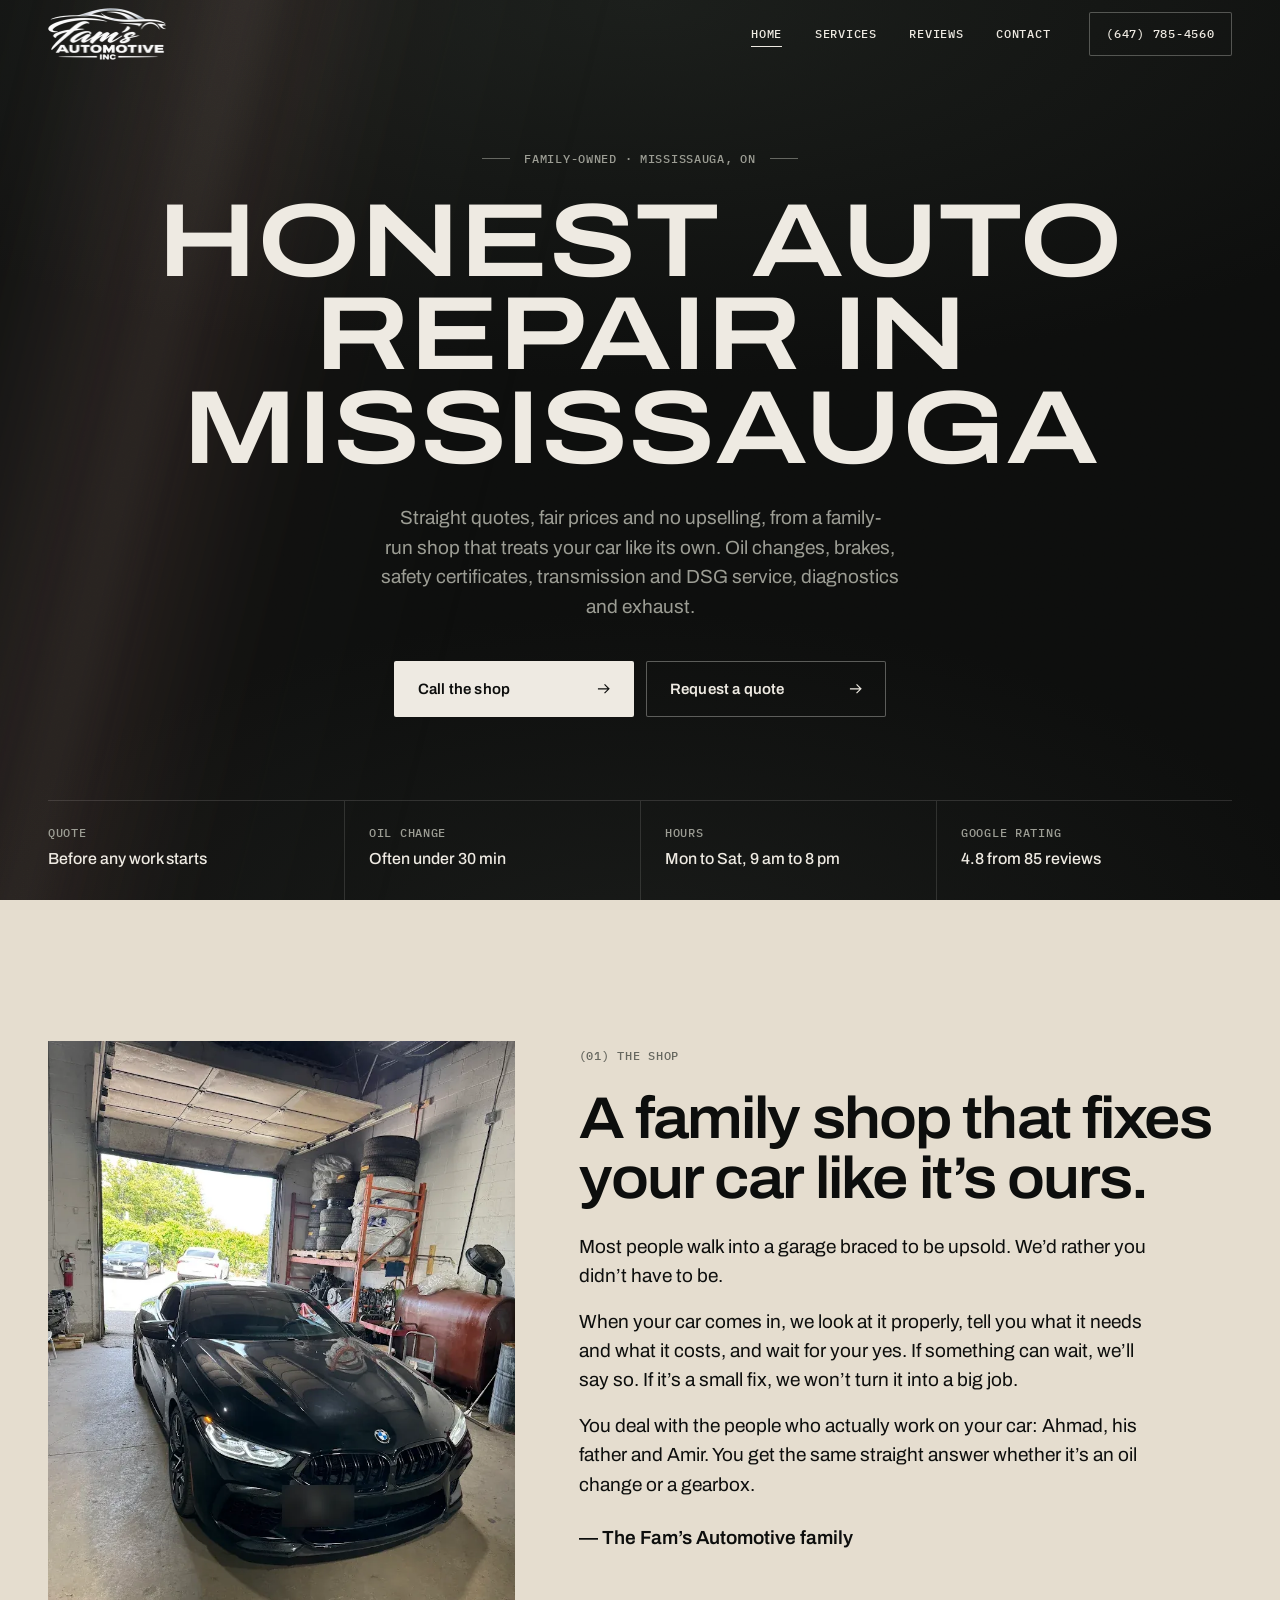
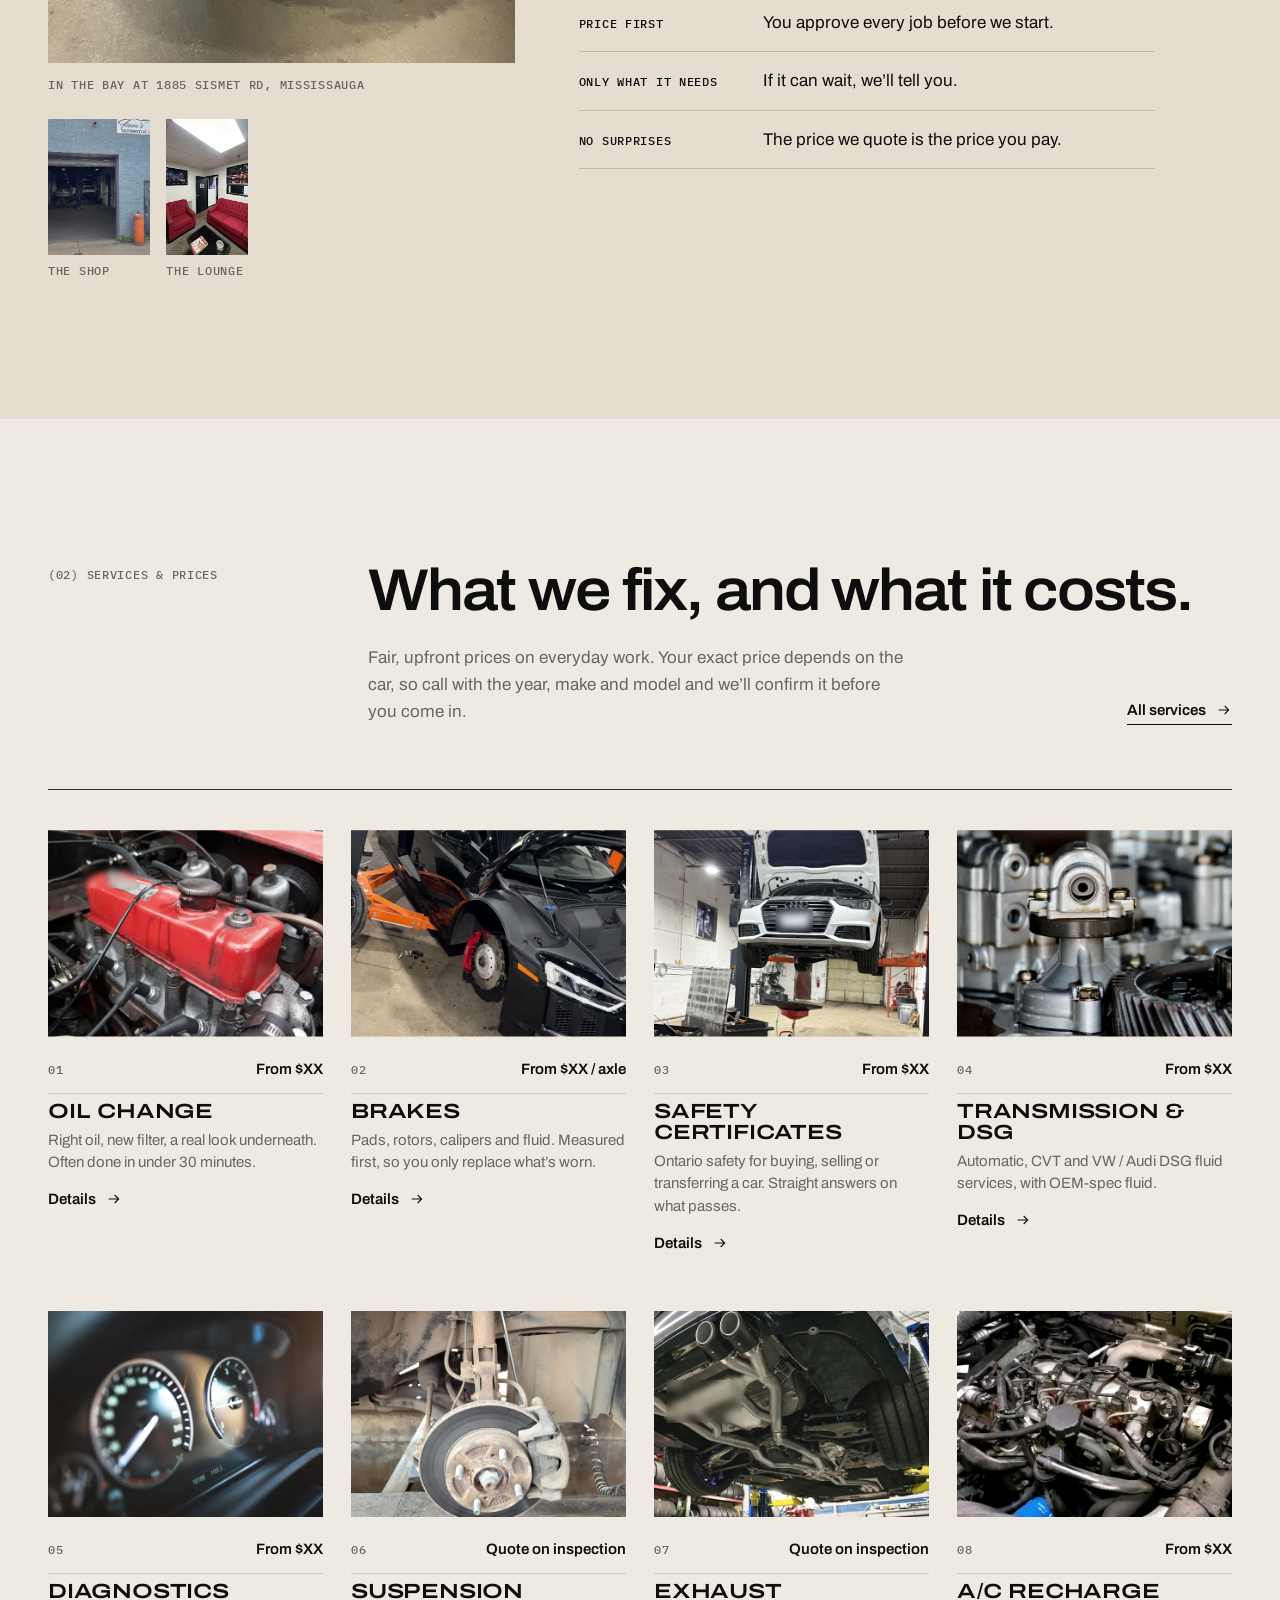
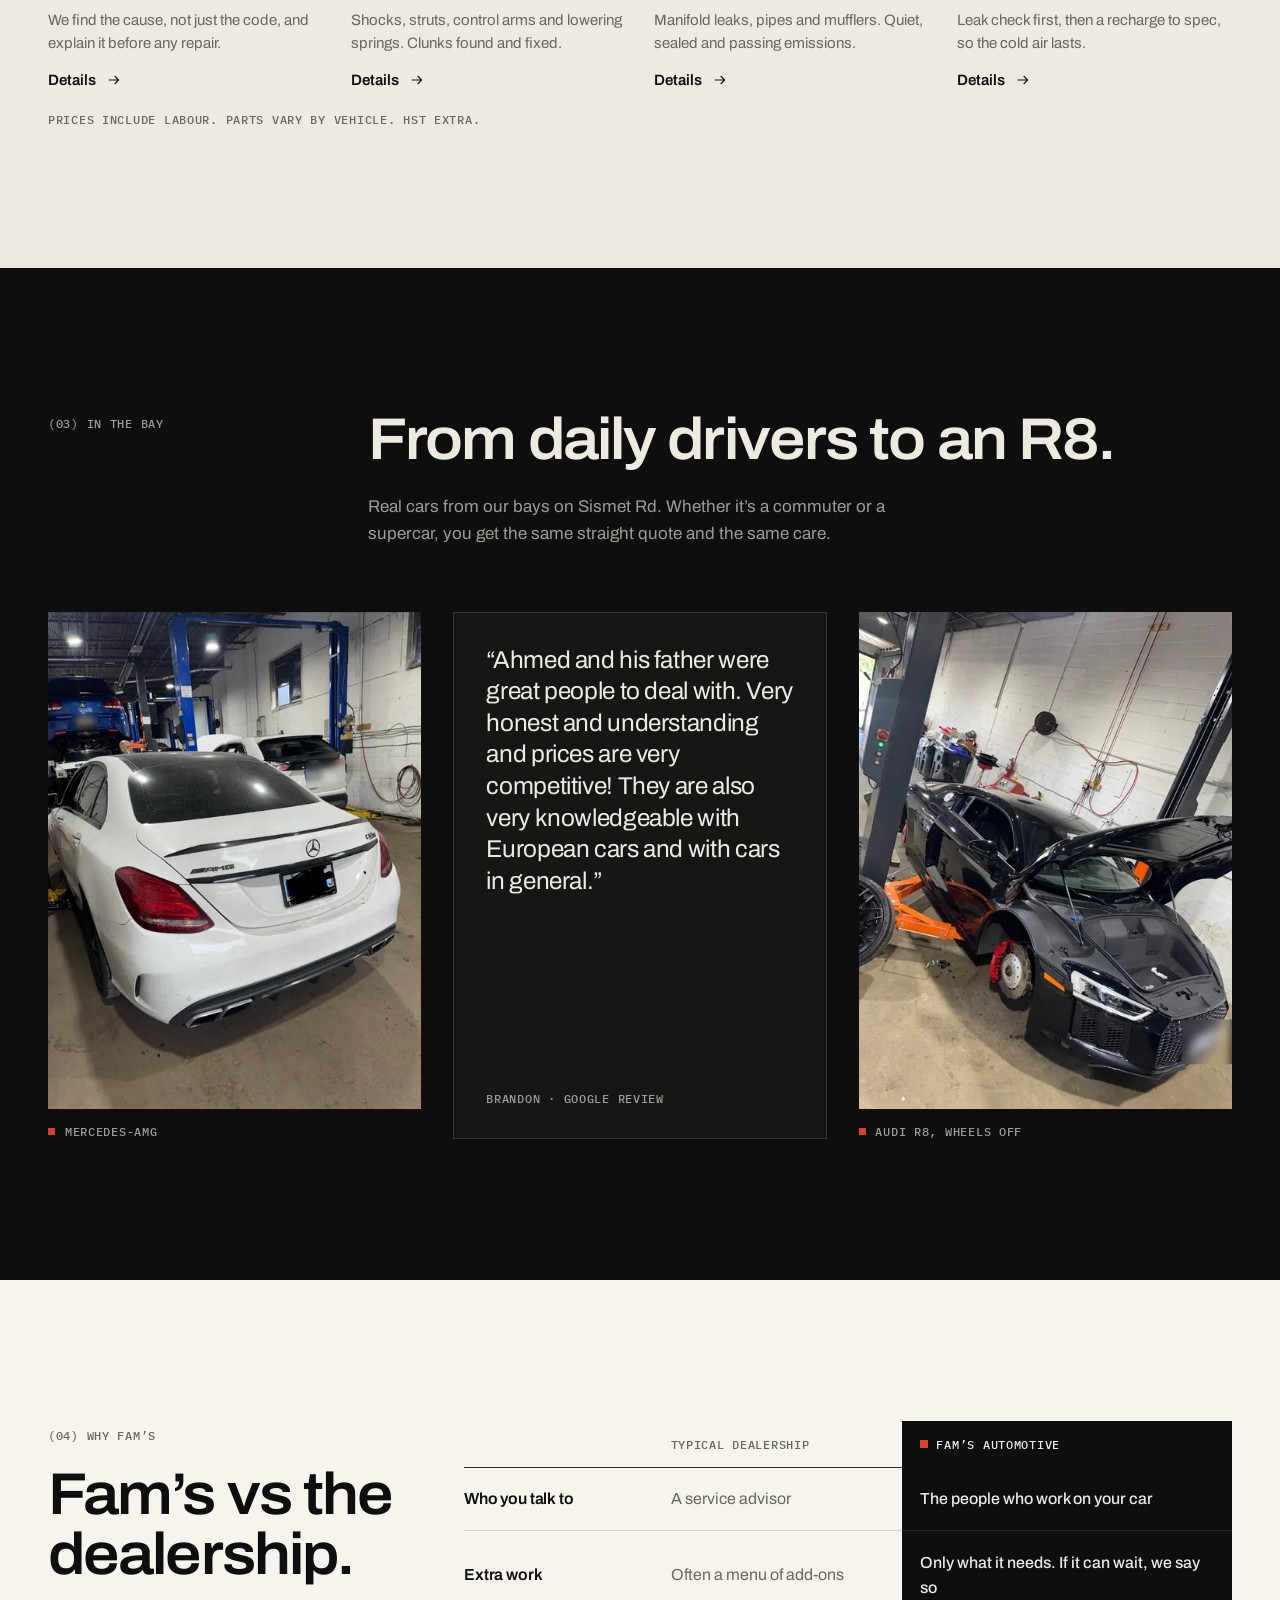
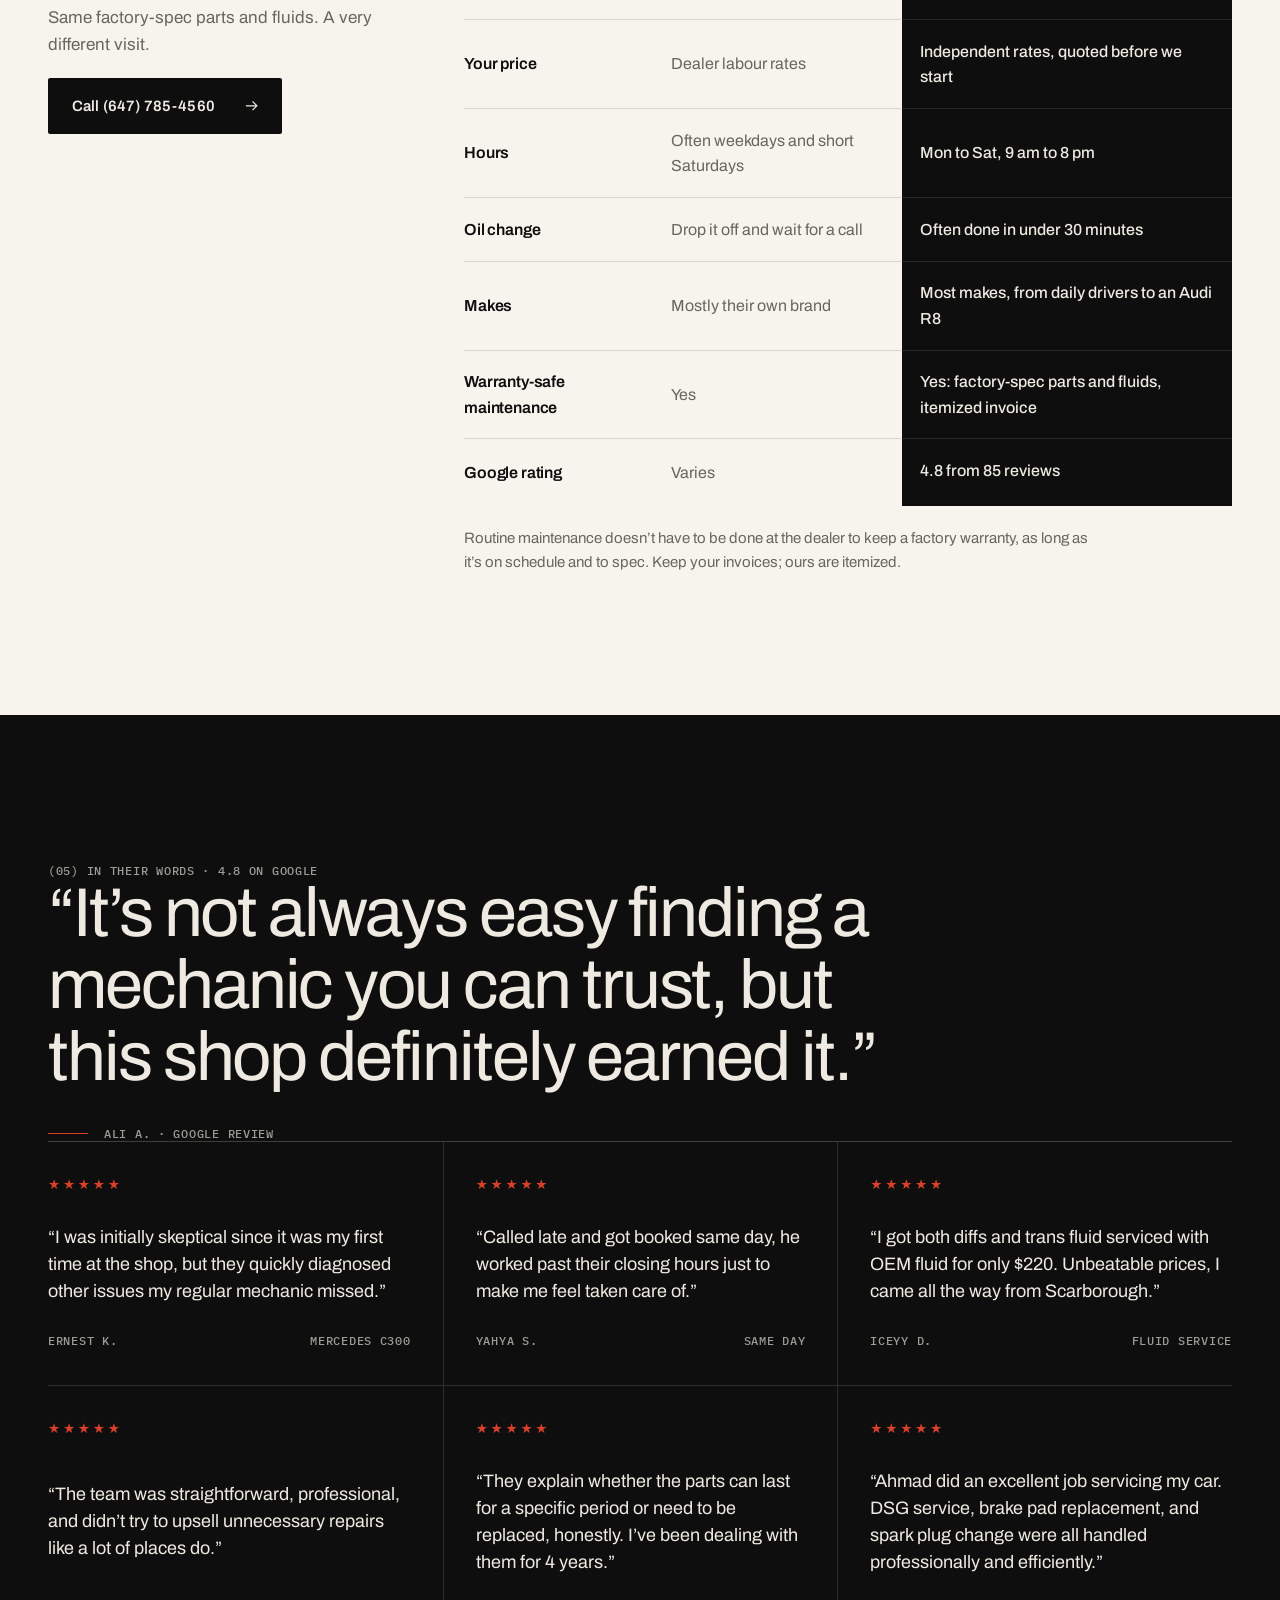
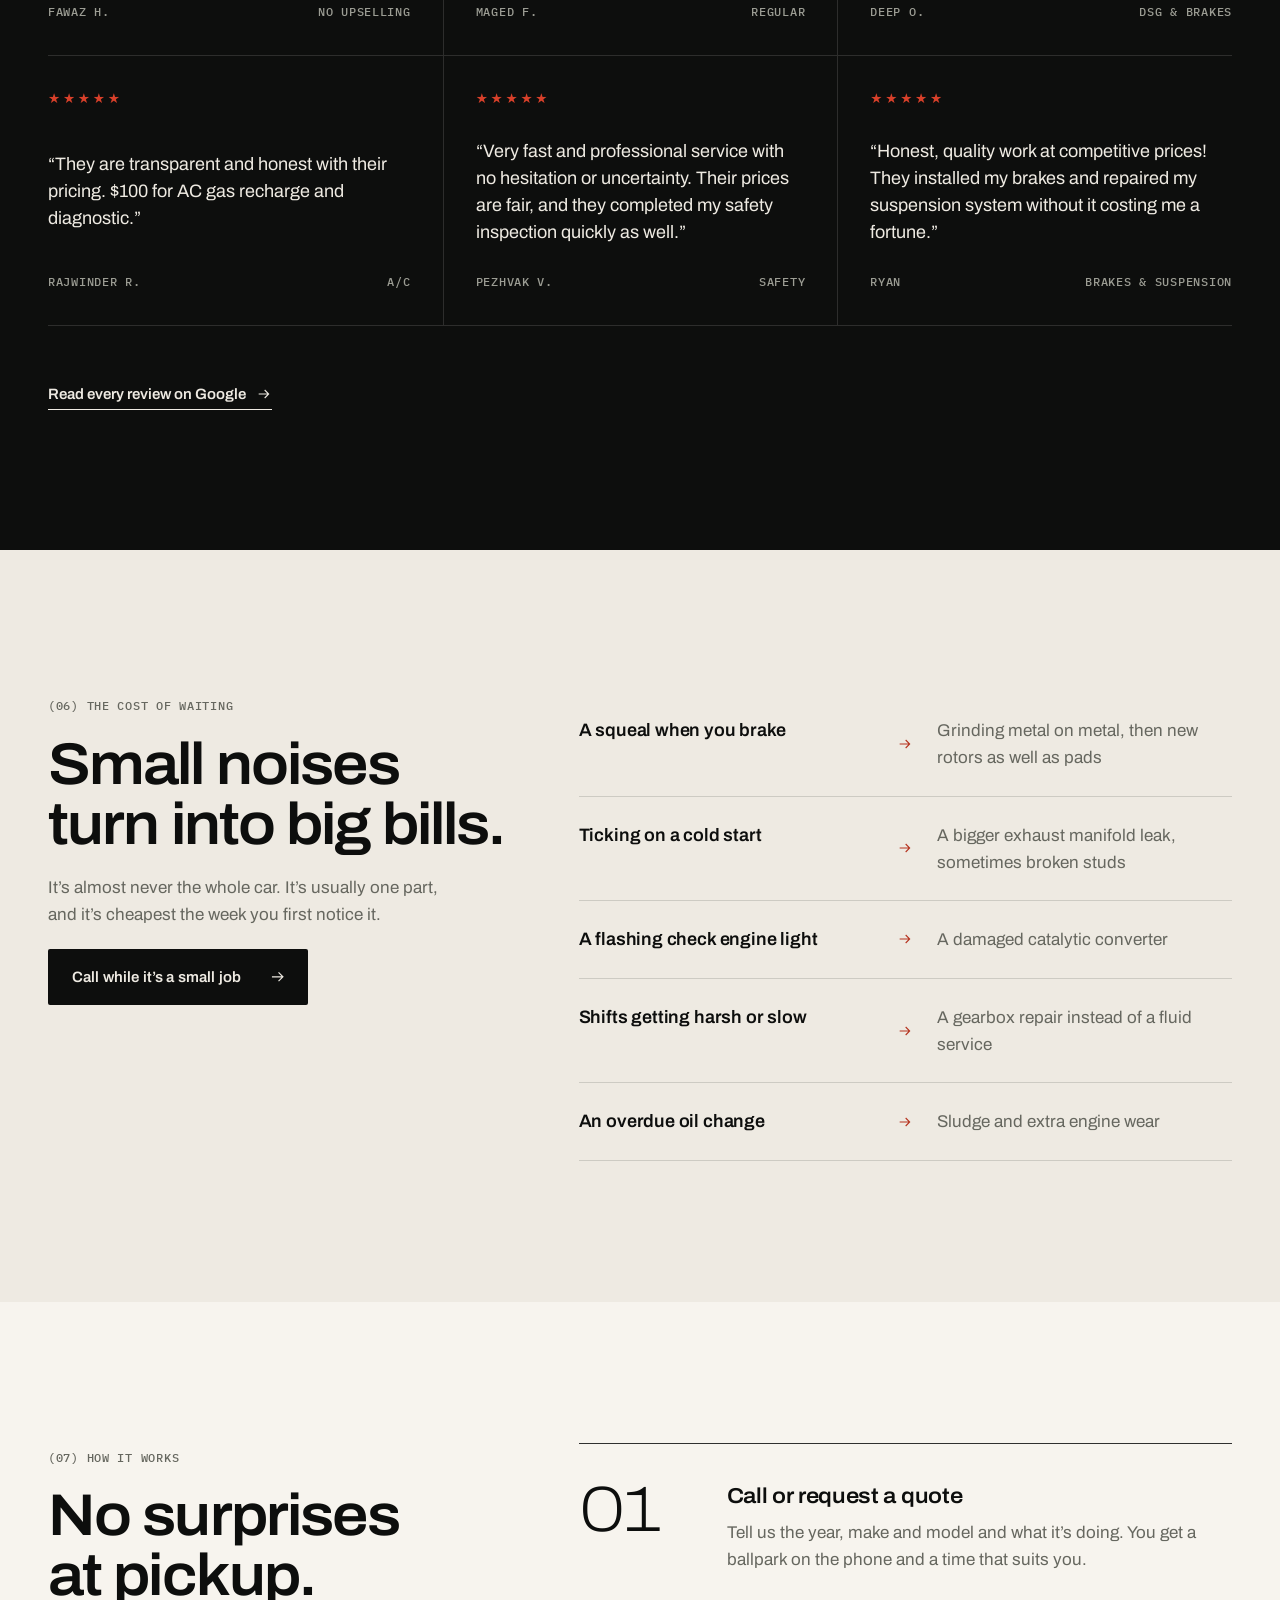
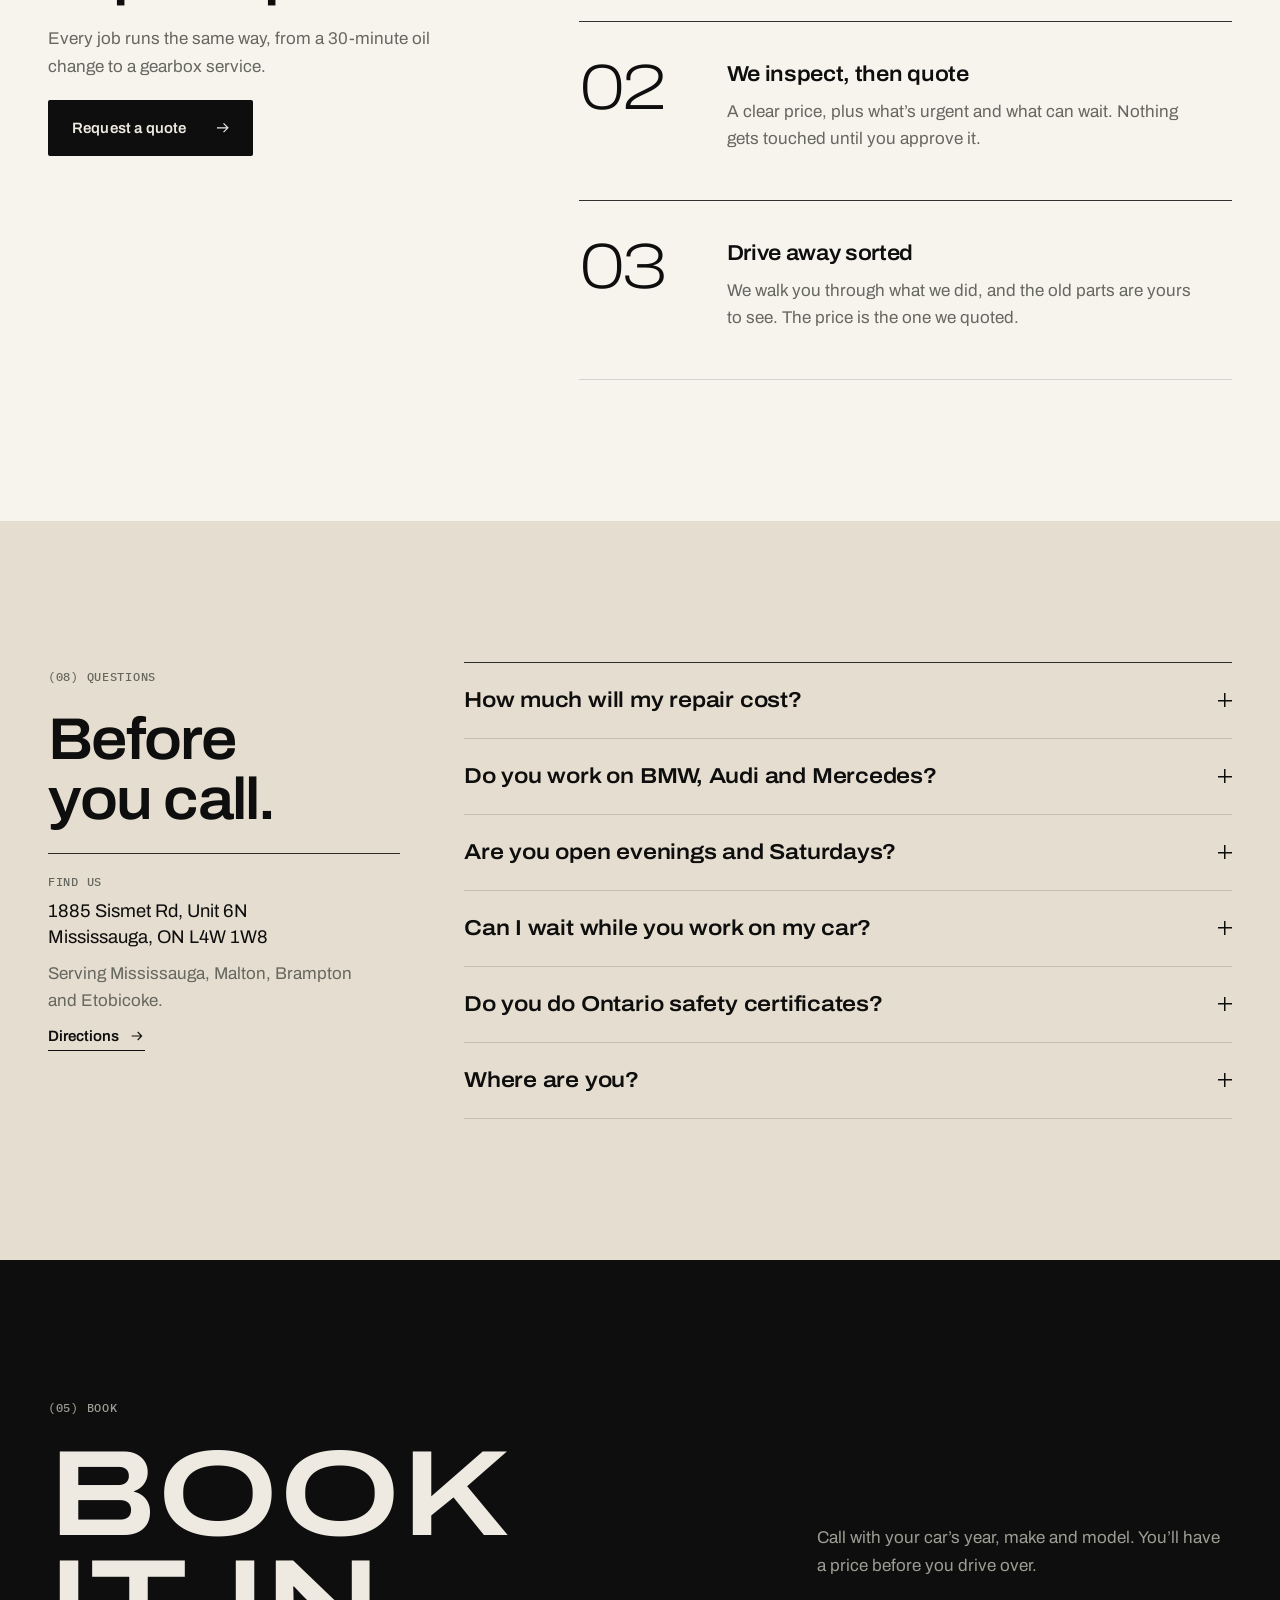
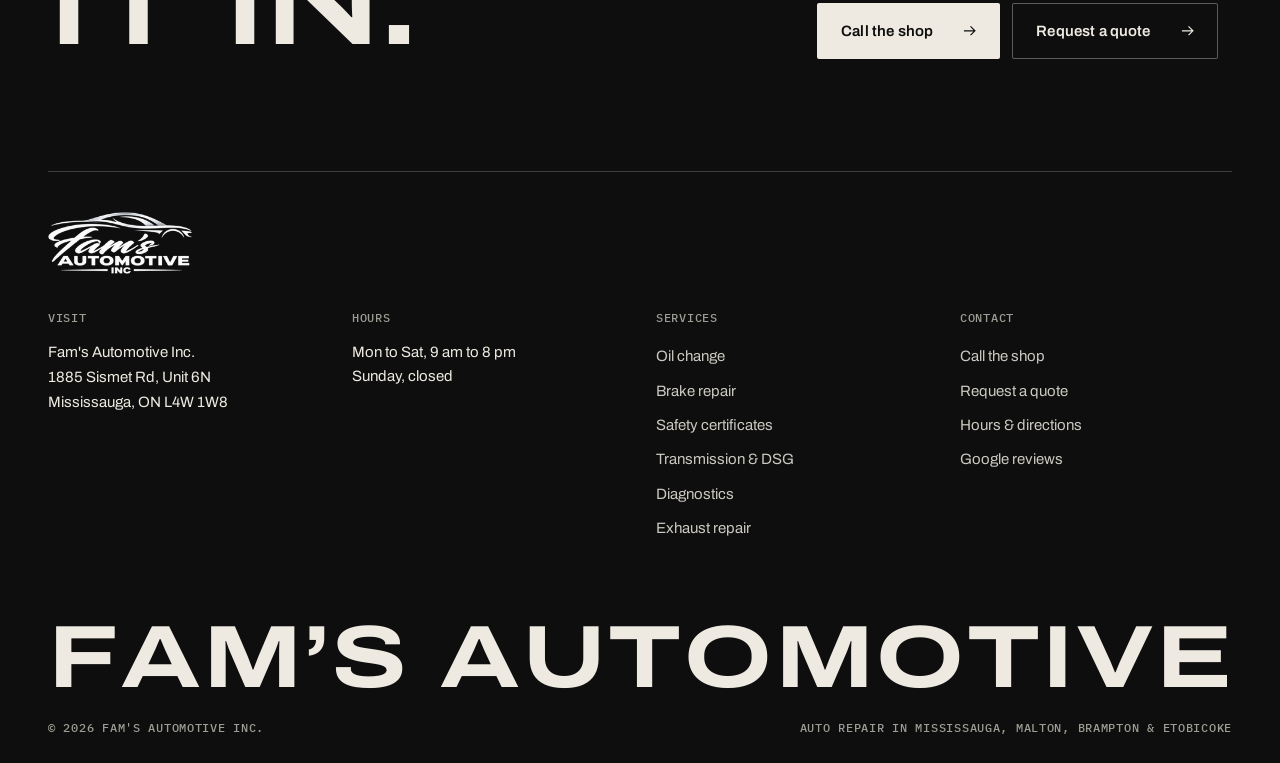
==== index.html @ ea250b35 "Real logo in the header, footer, schema and share image White chrome-car logo (trimmed, 240/480 WebP" ====
<!doctype html>
<html lang="en-CA">
<head>
  <meta charset="utf-8">
  <meta name="viewport" content="width=device-width, initial-scale=1, viewport-fit=cover">
  <title>Auto Repair in Mississauga | Fam's Automotive Inc. | Family-Owned Mechanic</title>
  <meta name="description" content="Family-owned auto repair in Mississauga, open Mon to Sat 9 to 8. Honest quotes and no upselling on oil changes, brakes, Ontario safety certificates, transmission and DSG service, diagnostics and A/C. Call (647) 785-4560.">
  <link rel="canonical" href="https://fams-automotive-teal.vercel.app/">
  <meta name="robots" content="index, follow, max-image-preview:large">
  <meta name="theme-color" content="#0d0e0d">
  <meta name="geo.region" content="CA-ON">
  <meta name="geo.placename" content="Mississauga">

  <meta property="og:type" content="website">
  <meta property="og:site_name" content="Fam's Automotive Inc.">
  <meta property="og:locale" content="en_CA">
  <meta property="og:title" content="Fam's Automotive: Honest, Family-Owned Auto Repair in Mississauga">
  <meta property="og:description" content="Straight quotes, no upselling, fair prices. Oil changes, brakes, transmission and DSG service, diagnostics and exhaust repair.">
  <meta property="og:url" content="https://fams-automotive-teal.vercel.app/">
  <meta property="og:image" content="https://fams-automotive-teal.vercel.app/images/og-fams-automotive.jpg">
  <meta property="og:image:width" content="1200">
  <meta property="og:image:height" content="630">
  <meta property="og:image:alt" content="Fam's Automotive: auto repair you can trust, in Mississauga">
  <meta name="twitter:card" content="summary_large_image">

  <link rel="icon" href="favicon.svg" type="image/svg+xml">
  <link rel="apple-touch-icon" href="images/apple-touch-icon.png">
  <link rel="manifest" href="site.webmanifest">
  <link rel="preload" href="fonts/archivo-var.woff2" as="font" type="font/woff2" crossorigin>
  <link rel="stylesheet" href="css/styles.css?v=20261026g">
  <script>document.documentElement.classList.add('js')</script>

  <script type="application/ld+json">
  {
    "@context": "https://schema.org",
    "@graph": [
      {
        "@type": "AutoRepair",
        "@id": "https://fams-automotive-teal.vercel.app/#business",
        "name": "Fam's Automotive Inc.",
        "description": "Family-owned auto repair shop in Mississauga offering oil changes, brake repair, transmission and DSG service, check engine diagnostics, exhaust repair and tune-ups.",
        "url": "https://fams-automotive-teal.vercel.app/",
        "telephone": "+1-647-785-4560",
        "image": "https://fams-automotive-teal.vercel.app/images/og-fams-automotive.jpg",
        "logo": "https://fams-automotive-teal.vercel.app/images/logo-fams.png",
        "priceRange": "$$",
        "address": {
          "@type": "PostalAddress",
          "streetAddress": "1885 Sismet Rd Unit 6N",
          "addressLocality": "Mississauga",
          "addressRegion": "ON",
          "postalCode": "L4W 1W8",
          "addressCountry": "CA"
        },
        "areaServed": [
          { "@type": "City", "name": "Mississauga" },
          { "@type": "City", "name": "Brampton" },
          { "@type": "City", "name": "Etobicoke" },
          { "@type": "City", "name": "Malton" }
        ],
        "openingHoursSpecification": [
          { "@type": "OpeningHoursSpecification", "dayOfWeek": ["Monday", "Tuesday", "Wednesday", "Thursday", "Friday", "Saturday"], "opens": "09:00", "closes": "20:00" }
        ],
        "hasMap": "https://share.google/P5KAsRLT8g4FF58c0"
      },
      {
        "@type": "WebSite",
        "@id": "https://fams-automotive-teal.vercel.app/#website",
        "url": "https://fams-automotive-teal.vercel.app/",
        "name": "Fam's Automotive Inc.",
        "publisher": { "@id": "https://fams-automotive-teal.vercel.app/#business" },
        "inLanguage": "en-CA"
      },
      {
        "@type": "WebPage",
        "@id": "https://fams-automotive-teal.vercel.app/#webpage",
        "url": "https://fams-automotive-teal.vercel.app/",
        "name": "Auto Repair in Mississauga | Fam's Automotive Inc.",
        "isPartOf": { "@id": "https://fams-automotive-teal.vercel.app/#website" },
        "about": { "@id": "https://fams-automotive-teal.vercel.app/#business" },
        "inLanguage": "en-CA"
      },
      {
        "@type": "FAQPage",
        "@id": "https://fams-automotive-teal.vercel.app/#faq",
        "mainEntity": [
          { "@type": "Question", "name": "How much will my repair cost?", "acceptedAnswer": { "@type": "Answer", "text": "Call with your car’s year, make and model. For common jobs like oil changes and brakes we can usually give you the price on the phone. For anything else we inspect first and give you a written quote before any work starts." } },
          { "@type": "Question", "name": "Do you work on BMW, Audi and Mercedes?", "acceptedAnswer": { "@type": "Answer", "text": "Yes. Alongside everyday cars, our bays regularly see Audi, BMW and Mercedes-AMG models, including DSG gearbox services on Volkswagen and Audi." } },
          { "@type": "Question", "name": "Are you open evenings and Saturdays?", "acceptedAnswer": { "@type": "Answer", "text": "Yes. We’re open Monday to Saturday, 9 am to 8 pm, so you can drop off before work or pick up after. Closed Sundays." } },
          { "@type": "Question", "name": "Can I wait while you work on my car?", "acceptedAnswer": { "@type": "Answer", "text": "For quick jobs, yes. There’s a customer lounge, and many oil changes are done in under 30 minutes." } },
          { "@type": "Question", "name": "Do you do Ontario safety certificates?", "acceptedAnswer": { "@type": "Answer", "text": "Yes. We inspect the car to the Ontario safety standard for buying, selling or transferring ownership. If something doesn’t pass, we show you what and why, and quote the repair before doing anything." } },
          { "@type": "Question", "name": "Where are you?", "acceptedAnswer": { "@type": "Answer", "text": "1885 Sismet Rd, Unit 6N, Mississauga, ON L4W 1W8. We look after drivers from across Mississauga, Malton, Brampton and Etobicoke." } }
        ]
      }
    ]
  }
  </script>
</head>
<body>
  <a class="skip" href="#main">Skip to content</a>

  <header class="site-header">
    <div class="wrap site-header__in">
      <a class="brand" href="./"><img class="brand__logo" src="images/logo-fams-240.webp" srcset="images/logo-fams-240.webp 240w, images/logo-fams-480.webp 480w" sizes="110px" width="240" height="104" alt="Fam&rsquo;s Automotive Inc., home" fetchpriority="high" decoding="async"></a>
      <nav class="nav label" aria-label="Main"><a href="./" aria-current="page">Home</a><a href="services.html">Services</a><a href="#reviews">Reviews</a><a href="contact.html">Contact</a></nav>
      <a class="header-call label" href="tel:+16477854560" data-phone aria-label="Call the shop at (647) 785-4560">(647) 785-4560</a>
      <button class="menu-btn label" type="button" aria-expanded="false" aria-controls="menu"><span class="menu-btn__text">Menu</span><span class="menu-btn__lines" aria-hidden="true"></span></button>
    </div>
  </header>
  <div class="menu" id="menu">
    <nav aria-label="Mobile"><ol><li><a class="menu__link" href="./"><span class="label">01</span>Home</a></li><li><a class="menu__link" href="services.html"><span class="label">02</span>Services</a></li><li><a class="menu__link" href="#reviews"><span class="label">03</span>Reviews</a></li><li><a class="menu__link" href="contact.html"><span class="label">04</span>Contact</a></li></ol></nav>
    <div class="menu__foot">
      <a class="btn btn--light" href="tel:+16477854560" data-phone>Call the shop <svg class="btn__arrow" viewBox="0 0 24 24" aria-hidden="true"><path d="M4 12h15M13 6l6 6-6 6"/></svg></a>
      <a class="btn btn--outline-light" href="contact.html#quote">Request a quote <svg class="btn__arrow" viewBox="0 0 24 24" aria-hidden="true"><path d="M4 12h15M13 6l6 6-6 6"/></svg></a>
    </div>
  </div>

  <main id="main">
    <section class="hero on-ink" aria-labelledby="hero-title">
      <div class="hero__bg" aria-hidden="true"><video class="hero__video" muted loop playsinline preload="none" tabindex="-1" data-webm="images/hero-mobile.webm" data-mp4="images/hero-mobile.mp4"></video><div class="hero__shade"></div><div class="hero__sheen"></div><div class="hero__sheen hero__sheen--warm"></div></div>
      <div class="hero__main">
        <div class="wrap hero__inner">
          <p class="hero__kicker label in" style="--d:0">Family-owned &middot; Mississauga, ON</p>
          <h1 class="hero__title display" id="hero-title"><span class="line"><span style="--d:120">Honest auto</span></span> <span class="line"><span style="--d:220">repair in</span></span> <span class="line"><span style="--d:320">Mississauga</span></span></h1>
          <p class="hero__sub in" style="--d:600">Straight quotes, fair prices and no upselling, from a family-run shop that treats your car like its own. Oil changes, brakes, safety certificates, transmission and DSG service, diagnostics and exhaust.</p>
          <div class="hero__actions in" style="--d:760">
            <a class="btn btn--light" href="tel:+16477854560" data-phone>Call the shop <svg class="btn__arrow" viewBox="0 0 24 24" aria-hidden="true"><path d="M4 12h15M13 6l6 6-6 6"/></svg></a>
            <a class="btn btn--outline-light" href="contact.html#quote">Request a quote <svg class="btn__arrow" viewBox="0 0 24 24" aria-hidden="true"><path d="M4 12h15M13 6l6 6-6 6"/></svg></a>
          </div>
        </div>
      </div>
      <div class="wrap">
        <ul class="specs in" style="--d:950">
          <li><span class="label">Quote</span><strong>Before any work starts</strong></li>
          <li><span class="label">Oil change</span><strong>Often under 30 min</strong></li>
          <li><span class="label">Hours</span><strong>Mon to Sat, 9 am to 8 pm</strong></li>
          <li><span class="label">Google rating</span><strong>4.8 from 85 reviews</strong></li>
        </ul>
      </div>
    </section>

    <section class="section section--cream family" aria-labelledby="family-title">
      <div class="wrap family__grid">
        <figure class="family__photo reveal">
          <img class="family__img" src="images/shop-bmw-m8-sm.webp" srcset="images/shop-bmw-m8-sm.webp 480w, images/shop-bmw-m8-lg.webp 765w" sizes="(min-width: 60rem) 38vw, 92vw" width="765" height="1020" alt="Black BMW 8 Series in the Fam&rsquo;s Automotive service bay with the bay door open" loading="lazy" decoding="async">
          <figcaption class="label label--muted">In the bay at 1885 Sismet Rd, Mississauga</figcaption>
          <div class="family__thumbs">
            <figure><img src="images/shop-front.webp" width="224" height="298" alt="The Fam&rsquo;s Automotive sign above the open bay door" loading="lazy" decoding="async"><figcaption class="label label--muted">The shop</figcaption></figure>
            <figure><img src="images/shop-lounge.webp" width="141" height="235" alt="Customer lounge with red sofas and a coffee table" loading="lazy" decoding="async"><figcaption class="label label--muted">The lounge</figcaption></figure>
          </div>
        </figure>
        <div class="family__text">
          <p class="label idx reveal">(01) The shop</p>
          <h2 class="heading" id="family-title" data-rise>A family shop that fixes your car like it&rsquo;s ours.</h2>
          <div class="family__note reveal">
            <p>Most people walk into a garage braced to be upsold. We&rsquo;d rather you didn&rsquo;t have to be.</p>
            <p>When your car comes in, we look at it properly, tell you what it needs and what it costs, and wait for your yes. If something can wait, we&rsquo;ll say so. If it&rsquo;s a small fix, we won&rsquo;t turn it into a big job.</p>
            <p>You deal with the people who actually work on your car: Ahmad, his father and Amir. You get the same straight answer whether it&rsquo;s an oil change or a gearbox.</p>
            <p class="family__sign">&mdash; The Fam&rsquo;s Automotive family</p>
          </div>
          <ul class="promises">
            <li><span class="label">Price first</span><span>You approve every job before we start.</span></li>
            <li><span class="label">Only what it needs</span><span>If it can wait, we&rsquo;ll tell you.</span></li>
            <li><span class="label">No surprises</span><span>The price we quote is the price you pay.</span></li>
          </ul>
        </div>
      </div>
    </section>

    <section class="section" id="services" aria-labelledby="services-title">
      <div class="wrap">
        <div class="price-head">
          <p class="label idx reveal">(02) Services &amp; prices</p>
          <h2 class="heading" id="services-title" data-rise>What we fix, and what it costs.</h2>
          <div class="price-head__aside reveal">
            <p class="muted">Fair, upfront prices on everyday work. Your exact price depends on the car, so call with the year, make and model and we&rsquo;ll confirm it before you come in.</p>
            <a class="link" href="services.html">All services <svg class="btn__arrow" viewBox="0 0 24 24" aria-hidden="true"><path d="M4 12h15M13 6l6 6-6 6"/></svg></a>
          </div>
        </div>
        <ul class="svc-grid">
          <li><a class="svc-card" href="services.html#oil-change"><span class="svc-card__media"><img src="images/svc-oil-change-sm.webp" srcset="images/svc-oil-change-sm.webp 640w, images/svc-oil-change-lg.webp 1024w" sizes="(min-width: 72rem) 22vw, (min-width: 40rem) 46vw, 40vw" width="640" height="480" alt="Engine bay with the oil filler cap on a red valve cover, ready for an oil change" loading="lazy" decoding="async"></span><span class="svc-card__body"><span class="svc-card__meta"><span class="label">01</span><span class="svc-card__price">From $XX</span></span><span class="svc-card__name">Oil change</span><span class="svc-card__desc">Right oil, new filter, a real look underneath. Often done in under 30 minutes.</span><span class="svc-card__more">Details <svg class="btn__arrow" viewBox="0 0 24 24" aria-hidden="true"><path d="M4 12h15M13 6l6 6-6 6"/></svg></span></span></a></li>
          <li><a class="svc-card" href="services.html#brake-repair"><span class="svc-card__media"><img src="images/svc-brake-repair-sm.webp" srcset="images/svc-brake-repair-sm.webp 640w" sizes="(min-width: 72rem) 22vw, (min-width: 40rem) 46vw, 40vw" width="640" height="480" alt="Audi R8 on a lift with the wheel off, showing the red brake caliper and rotor" loading="lazy" decoding="async"></span><span class="svc-card__body"><span class="svc-card__meta"><span class="label">02</span><span class="svc-card__price">From $XX / axle</span></span><span class="svc-card__name">Brakes</span><span class="svc-card__desc">Pads, rotors, calipers and fluid. Measured first, so you only replace what&rsquo;s worn.</span><span class="svc-card__more">Details <svg class="btn__arrow" viewBox="0 0 24 24" aria-hidden="true"><path d="M4 12h15M13 6l6 6-6 6"/></svg></span></span></a></li>
          <li><a class="svc-card" href="services.html#safety-certificate"><span class="svc-card__media"><img src="images/svc-safety-certificate-sm.webp" srcset="images/svc-safety-certificate-sm.webp 640w, images/svc-safety-certificate-lg.webp 765w" sizes="(min-width: 72rem) 22vw, (min-width: 40rem) 46vw, 40vw" width="640" height="480" alt="White Audi raised on a two-post lift for an inspection in the Fam&rsquo;s Automotive bay" loading="lazy" decoding="async"></span><span class="svc-card__body"><span class="svc-card__meta"><span class="label">03</span><span class="svc-card__price">From $XX</span></span><span class="svc-card__name">Safety certificates</span><span class="svc-card__desc">Ontario safety for buying, selling or transferring a car. Straight answers on what passes.</span><span class="svc-card__more">Details <svg class="btn__arrow" viewBox="0 0 24 24" aria-hidden="true"><path d="M4 12h15M13 6l6 6-6 6"/></svg></span></span></a></li>
          <li><a class="svc-card" href="services.html#transmission-service"><span class="svc-card__media"><img src="images/svc-transmission-service-sm.webp" srcset="images/svc-transmission-service-sm.webp 640w, images/svc-transmission-service-lg.webp 844w" sizes="(min-width: 72rem) 22vw, (min-width: 40rem) 46vw, 40vw" width="640" height="480" alt="Close-up of transmission gears and housing during a gearbox service" loading="lazy" decoding="async"></span><span class="svc-card__body"><span class="svc-card__meta"><span class="label">04</span><span class="svc-card__price">From $XX</span></span><span class="svc-card__name">Transmission &amp; DSG</span><span class="svc-card__desc">Automatic, CVT and VW / Audi DSG fluid services, with OEM-spec fluid.</span><span class="svc-card__more">Details <svg class="btn__arrow" viewBox="0 0 24 24" aria-hidden="true"><path d="M4 12h15M13 6l6 6-6 6"/></svg></span></span></a></li>
          <li><a class="svc-card" href="services.html#check-engine-light"><span class="svc-card__media"><img src="images/svc-check-engine-light-sm.webp" srcset="images/svc-check-engine-light-sm.webp 640w, images/svc-check-engine-light-lg.webp 910w" sizes="(min-width: 72rem) 22vw, (min-width: 40rem) 46vw, 40vw" width="640" height="480" alt="Lit instrument cluster on a car dashboard during a diagnostic check" loading="lazy" decoding="async"></span><span class="svc-card__body"><span class="svc-card__meta"><span class="label">05</span><span class="svc-card__price">From $XX</span></span><span class="svc-card__name">Diagnostics</span><span class="svc-card__desc">We find the cause, not just the code, and explain it before any repair.</span><span class="svc-card__more">Details <svg class="btn__arrow" viewBox="0 0 24 24" aria-hidden="true"><path d="M4 12h15M13 6l6 6-6 6"/></svg></span></span></a></li>
          <li><a class="svc-card" href="services.html#suspension-repair"><span class="svc-card__media"><img src="images/svc-suspension-repair-sm.webp" srcset="images/svc-suspension-repair-sm.webp 640w, images/svc-suspension-repair-lg.webp 1024w" sizes="(min-width: 72rem) 22vw, (min-width: 40rem) 46vw, 40vw" width="640" height="480" alt="Front strut, coil spring and brake assembly with the wheel removed" loading="lazy" decoding="async"></span><span class="svc-card__body"><span class="svc-card__meta"><span class="label">06</span><span class="svc-card__price">Quote on inspection</span></span><span class="svc-card__name">Suspension</span><span class="svc-card__desc">Shocks, struts, control arms and lowering springs. Clunks found and fixed.</span><span class="svc-card__more">Details <svg class="btn__arrow" viewBox="0 0 24 24" aria-hidden="true"><path d="M4 12h15M13 6l6 6-6 6"/></svg></span></span></a></li>
          <li><a class="svc-card" href="services.html#exhaust-repair"><span class="svc-card__media"><img src="images/svc-exhaust-repair-sm.webp" srcset="images/svc-exhaust-repair-sm.webp 640w, images/svc-exhaust-repair-lg.webp 800w" sizes="(min-width: 72rem) 22vw, (min-width: 40rem) 46vw, 40vw" width="640" height="480" alt="Underside of a car on a lift showing the exhaust pipes and mufflers" loading="lazy" decoding="async"></span><span class="svc-card__body"><span class="svc-card__meta"><span class="label">07</span><span class="svc-card__price">Quote on inspection</span></span><span class="svc-card__name">Exhaust</span><span class="svc-card__desc">Manifold leaks, pipes and mufflers. Quiet, sealed and passing emissions.</span><span class="svc-card__more">Details <svg class="btn__arrow" viewBox="0 0 24 24" aria-hidden="true"><path d="M4 12h15M13 6l6 6-6 6"/></svg></span></span></a></li>
          <li><a class="svc-card" href="services.html#ac-repair"><span class="svc-card__media"><img src="images/svc-ac-repair-sm.webp" srcset="images/svc-ac-repair-sm.webp 640w, images/svc-ac-repair-lg.webp 911w" sizes="(min-width: 72rem) 22vw, (min-width: 40rem) 46vw, 40vw" width="640" height="480" alt="Engine bay under the hood, where the A/C lines and compressor sit" loading="lazy" decoding="async"></span><span class="svc-card__body"><span class="svc-card__meta"><span class="label">08</span><span class="svc-card__price">From $XX</span></span><span class="svc-card__name">A/C recharge</span><span class="svc-card__desc">Leak check first, then a recharge to spec, so the cold air lasts.</span><span class="svc-card__more">Details <svg class="btn__arrow" viewBox="0 0 24 24" aria-hidden="true"><path d="M4 12h15M13 6l6 6-6 6"/></svg></span></span></a></li>
        </ul>
        <p class="price-note label label--muted reveal">Prices include labour. Parts vary by vehicle. HST extra.</p>
      </div>
    </section>

    <section class="section section--ink on-ink gallery" aria-labelledby="gallery-title">
      <div class="wrap">
        <div class="gallery__head">
          <p class="label idx reveal">(03) In the bay</p>
          <h2 class="heading" id="gallery-title" data-rise>From daily drivers to an R8.</h2>
          <p class="gallery__lede reveal">Real cars from our bays on Sismet Rd. Whether it&rsquo;s a commuter or a supercar, you get the same straight quote and the same care.</p>
        </div>
        <ul class="gallery__list">
          <li><figure class="gallery__item"><span class="gallery__media photo-reveal"><img src="images/shop-amg-sm.webp" srcset="images/shop-amg-sm.webp 480w, images/shop-amg-lg.webp 765w" sizes="(min-width: 60rem) 30vw, 78vw" width="765" height="1020" alt="White Mercedes-AMG sedan parked in the service bay" loading="lazy" decoding="async"></span><figcaption class="label">Mercedes-AMG</figcaption></figure></li>
          <li class="gallery__quote"><blockquote><p>&ldquo;Ahmed and his father were great people to deal with. Very honest and understanding and prices are very competitive! They are also very knowledgeable with European cars and with cars in general.&rdquo;</p><footer class="label">Brandon &middot; Google review</footer></blockquote></li>
          <li><figure class="gallery__item"><span class="gallery__media photo-reveal"><img src="images/shop-audi-r8-sm.webp" srcset="images/shop-audi-r8-sm.webp 480w, images/shop-audi-r8-lg.webp 765w" sizes="(min-width: 60rem) 30vw, 78vw" width="765" height="1020" alt="Black Audi R8 on a lift with the front wheels off and the hood open" loading="lazy" decoding="async"></span><figcaption class="label">Audi R8, wheels off</figcaption></figure></li>
        </ul>
      </div>
    </section>

    <section class="section section--paper" id="compare" aria-labelledby="compare-title">
      <div class="wrap compare-wrap">
        <div class="compare__head">
          <p class="label idx reveal">(04) Why Fam&rsquo;s</p>
          <h2 class="heading" id="compare-title" data-rise>Fam&rsquo;s vs the dealership.</h2>
          <p class="muted reveal">Same factory-spec parts and fluids. A very different visit.</p>
          <a class="btn btn--dark reveal" href="tel:+16477854560" data-phone>Call (647) 785-4560 <svg class="btn__arrow" viewBox="0 0 24 24" aria-hidden="true"><path d="M4 12h15M13 6l6 6-6 6"/></svg></a>
        </div>
        <div class="compare reveal">
          <table>
            <caption class="sr-only">How Fam&rsquo;s Automotive compares with a typical dealership</caption>
            <thead><tr><td></td><th scope="col">Typical dealership</th><th scope="col"><span class="brand__mark" aria-hidden="true"></span>Fam&rsquo;s Automotive</th></tr></thead>
            <tbody>
              <tr><th scope="row">Who you talk to</th><td data-col="Dealership">A service advisor</td><td data-col="Fam&rsquo;s">The people who work on your car</td></tr>
              <tr><th scope="row">Extra work</th><td data-col="Dealership">Often a menu of add-ons</td><td data-col="Fam&rsquo;s">Only what it needs. If it can wait, we say so</td></tr>
              <tr><th scope="row">Your price</th><td data-col="Dealership">Dealer labour rates</td><td data-col="Fam&rsquo;s">Independent rates, quoted before we start</td></tr>
              <tr><th scope="row">Hours</th><td data-col="Dealership">Often weekdays and short Saturdays</td><td data-col="Fam&rsquo;s">Mon to Sat, 9 am to 8 pm</td></tr>
              <tr><th scope="row">Oil change</th><td data-col="Dealership">Drop it off and wait for a call</td><td data-col="Fam&rsquo;s">Often done in under 30 minutes</td></tr>
              <tr><th scope="row">Makes</th><td data-col="Dealership">Mostly their own brand</td><td data-col="Fam&rsquo;s">Most makes, from daily drivers to an Audi R8</td></tr>
              <tr><th scope="row">Warranty-safe maintenance</th><td data-col="Dealership">Yes</td><td data-col="Fam&rsquo;s">Yes: factory-spec parts and fluids, itemized invoice</td></tr>
              <tr><th scope="row">Google rating</th><td data-col="Dealership">Varies</td><td data-col="Fam&rsquo;s">4.8 from 85 reviews</td></tr>
            </tbody>
          </table>
          <p class="compare__note muted">Routine maintenance doesn&rsquo;t have to be done at the dealer to keep a factory warranty, as long as it&rsquo;s on schedule and to spec. Keep your invoices; ours are itemized.</p>
        </div>
      </div>
    </section>

    <section class="section section--ink on-ink" id="reviews" aria-labelledby="reviews-title">
      <div class="wrap">
        <h2 class="sr-only" id="reviews-title">Fam's Automotive reviews</h2>
        <div class="quote-lead">
          <p class="label idx reveal">(05) In their words &middot; 4.8 on Google</p>
          <figure class="reveal">
            <blockquote><p>It&rsquo;s not always easy finding a mechanic you can trust, but this shop definitely earned it.</p></blockquote>
            <figcaption class="label">Ali A. &middot; Google review</figcaption>
          </figure>
        </div>
        <ul class="quotes" id="quotes" aria-label="Customer reviews">
          <li style="--i:0"><span class="stars" aria-label="5 out of 5 stars">★★★★★</span><blockquote>&ldquo;I was initially skeptical since it was my first time at the shop, but they quickly diagnosed other issues my regular mechanic missed.&rdquo;</blockquote><p class="label"><span>Ernest K.</span><span>Mercedes C300</span></p></li>
          <li style="--i:1"><span class="stars" aria-label="5 out of 5 stars">★★★★★</span><blockquote>&ldquo;Called late and got booked same day, he worked past their closing hours just to make me feel taken care of.&rdquo;</blockquote><p class="label"><span>Yahya S.</span><span>Same day</span></p></li>
          <li style="--i:2"><span class="stars" aria-label="5 out of 5 stars">★★★★★</span><blockquote>&ldquo;I got both diffs and trans fluid serviced with OEM fluid for only $220. Unbeatable prices, I came all the way from Scarborough.&rdquo;</blockquote><p class="label"><span>Iceyy D.</span><span>Fluid service</span></p></li>
          <li style="--i:0"><span class="stars" aria-label="5 out of 5 stars">★★★★★</span><blockquote>&ldquo;The team was straightforward, professional, and didn&rsquo;t try to upsell unnecessary repairs like a lot of places do.&rdquo;</blockquote><p class="label"><span>Fawaz H.</span><span>No upselling</span></p></li>
          <li style="--i:1"><span class="stars" aria-label="5 out of 5 stars">★★★★★</span><blockquote>&ldquo;They explain whether the parts can last for a specific period or need to be replaced, honestly. I&rsquo;ve been dealing with them for 4 years.&rdquo;</blockquote><p class="label"><span>Maged F.</span><span>Regular</span></p></li>
          <li style="--i:2"><span class="stars" aria-label="5 out of 5 stars">★★★★★</span><blockquote>&ldquo;Ahmad did an excellent job servicing my car. DSG service, brake pad replacement, and spark plug change were all handled professionally and efficiently.&rdquo;</blockquote><p class="label"><span>Deep O.</span><span>DSG &amp; brakes</span></p></li>
          <li style="--i:0"><span class="stars" aria-label="5 out of 5 stars">★★★★★</span><blockquote>&ldquo;They are transparent and honest with their pricing. $100 for AC gas recharge and diagnostic.&rdquo;</blockquote><p class="label"><span>Rajwinder R.</span><span>A/C</span></p></li>
          <li style="--i:1"><span class="stars" aria-label="5 out of 5 stars">★★★★★</span><blockquote>&ldquo;Very fast and professional service with no hesitation or uncertainty. Their prices are fair, and they completed my safety inspection quickly as well.&rdquo;</blockquote><p class="label"><span>Pezhvak V.</span><span>Safety</span></p></li>
          <li style="--i:2"><span class="stars" aria-label="5 out of 5 stars">★★★★★</span><blockquote>&ldquo;Honest, quality work at competitive prices! They installed my brakes and repaired my suspension system without it costing me a fortune.&rdquo;</blockquote><p class="label"><span>Ryan</span><span>Brakes &amp; suspension</span></p></li>
        </ul>
        <div class="quotes-nav" hidden>
          <p class="label quotes-nav__count"><span data-q-cur>01</span> / 09</p>
          <span class="quotes-nav__rail" aria-hidden="true"><span class="quotes-nav__bar"></span></span>
          <button class="quotes-nav__btn" type="button" data-q-prev aria-controls="quotes" aria-label="Previous review"><svg viewBox="0 0 24 24" aria-hidden="true"><path d="M20 12H5M11 6l-6 6 6 6"/></svg></button>
          <button class="quotes-nav__btn" type="button" data-q-next aria-controls="quotes" aria-label="Next review"><svg viewBox="0 0 24 24" aria-hidden="true"><path d="M4 12h15M13 6l6 6-6 6"/></svg></button>
        </div>
        <div class="section-foot reveal">
          <a class="link" href="https://share.google/P5KAsRLT8g4FF58c0" rel="noopener" target="_blank">Read every review on Google <svg class="btn__arrow" viewBox="0 0 24 24" aria-hidden="true"><path d="M4 12h15M13 6l6 6-6 6"/></svg></a>
        </div>
      </div>
    </section>

    <section class="section wait" aria-labelledby="wait-title">
      <div class="wrap wait__grid">
        <div class="wait__head">
          <p class="label idx reveal">(06) The cost of waiting</p>
          <h2 class="heading" id="wait-title" data-rise>Small noises turn into big bills.</h2>
          <p class="muted reveal">It&rsquo;s almost never the whole car. It&rsquo;s usually one part, and it&rsquo;s cheapest the week you first notice it.</p>
          <a class="btn btn--dark reveal" href="tel:+16477854560" data-phone>Call while it&rsquo;s a small job <svg class="btn__arrow" viewBox="0 0 24 24" aria-hidden="true"><path d="M4 12h15M13 6l6 6-6 6"/></svg></a>
        </div>
        <ul class="wait__list">
          <li><span class="wait__now">A squeal when you brake</span><svg class="wait__arrow" viewBox="0 0 24 24" aria-hidden="true"><path d="M4 12h15M13 6l6 6-6 6"/></svg><span class="wait__later">Grinding metal on metal, then new rotors as well as pads</span></li>
          <li><span class="wait__now">Ticking on a cold start</span><svg class="wait__arrow" viewBox="0 0 24 24" aria-hidden="true"><path d="M4 12h15M13 6l6 6-6 6"/></svg><span class="wait__later">A bigger exhaust manifold leak, sometimes broken studs</span></li>
          <li><span class="wait__now">A flashing check engine light</span><svg class="wait__arrow" viewBox="0 0 24 24" aria-hidden="true"><path d="M4 12h15M13 6l6 6-6 6"/></svg><span class="wait__later">A damaged catalytic converter</span></li>
          <li><span class="wait__now">Shifts getting harsh or slow</span><svg class="wait__arrow" viewBox="0 0 24 24" aria-hidden="true"><path d="M4 12h15M13 6l6 6-6 6"/></svg><span class="wait__later">A gearbox repair instead of a fluid service</span></li>
          <li><span class="wait__now">An overdue oil change</span><svg class="wait__arrow" viewBox="0 0 24 24" aria-hidden="true"><path d="M4 12h15M13 6l6 6-6 6"/></svg><span class="wait__later">Sludge and extra engine wear</span></li>
        </ul>
      </div>
    </section>

    <section class="section section--paper process" aria-labelledby="process-title">
      <div class="wrap process__grid">
        <div class="process__head">
          <p class="label idx reveal">(07) How it works</p>
          <h2 class="heading" id="process-title" data-rise>No surprises at pickup.</h2>
          <p class="muted reveal">Every job runs the same way, from a 30-minute oil change to a gearbox service.</p>
          <a class="btn btn--dark reveal" href="contact.html#quote">Request a quote <svg class="btn__arrow" viewBox="0 0 24 24" aria-hidden="true"><path d="M4 12h15M13 6l6 6-6 6"/></svg></a>
        </div>
        <ol class="process__steps">
          <li><span class="process__num" aria-hidden="true">01</span><div><h3>Call or request a quote</h3><p>Tell us the year, make and model and what it&rsquo;s doing. You get a ballpark on the phone and a time that suits you.</p></div></li>
          <li><span class="process__num" aria-hidden="true">02</span><div><h3>We inspect, then quote</h3><p>A clear price, plus what&rsquo;s urgent and what can wait. Nothing gets touched until you approve it.</p></div></li>
          <li><span class="process__num" aria-hidden="true">03</span><div><h3>Drive away sorted</h3><p>We walk you through what we did, and the old parts are yours to see. The price is the one we quoted.</p></div></li>
        </ol>
      </div>
    </section>

    <section class="section section--cream" id="faq" aria-labelledby="faq-title">
      <div class="wrap home-faq">
        <div class="home-faq__head">
          <p class="label idx reveal">(08) Questions</p>
          <h2 class="heading" id="faq-title" data-rise>Before you call.</h2>
          <div class="area reveal">
            <p class="label label--muted">Find us</p>
            <address>1885 Sismet Rd, Unit 6N<br>Mississauga, ON L4W 1W8</address>
            <p class="muted">Serving Mississauga, Malton, Brampton and Etobicoke.</p>
            <a class="link" href="https://www.google.com/maps/dir/?api=1&amp;destination=Fam%27s+Automotive+Inc%2C+1885+Sismet+Rd+Unit+6N%2C+Mississauga%2C+ON+L4W+1W8" target="_blank" rel="noopener">Directions <svg class="btn__arrow" viewBox="0 0 24 24" aria-hidden="true"><path d="M4 12h15M13 6l6 6-6 6"/></svg></a>
          </div>
        </div>
        <div class="faq">
          <details><summary>How much will my repair cost?</summary><p>Call with your car&rsquo;s year, make and model. For common jobs like oil changes and brakes we can usually give you the price on the phone. For anything else we inspect first and give you a written quote before any work starts.</p></details>
          <details><summary>Do you work on BMW, Audi and Mercedes?</summary><p>Yes. Alongside everyday cars, our bays regularly see Audi, BMW and Mercedes-AMG models, including DSG gearbox services on Volkswagen and Audi.</p></details>
          <details><summary>Are you open evenings and Saturdays?</summary><p>Yes. We&rsquo;re open Monday to Saturday, 9 am to 8 pm, so you can drop off before work or pick up after. Closed Sundays.</p></details>
          <details><summary>Can I wait while you work on my car?</summary><p>For quick jobs, yes. There&rsquo;s a customer lounge, and many oil changes are done in under 30 minutes.</p></details>
          <details><summary>Do you do Ontario safety certificates?</summary><p>Yes. We inspect the car to the Ontario safety standard for buying, selling or transferring ownership. If something doesn&rsquo;t pass, we show you what and why, and quote the repair before doing anything.</p></details>
          <details><summary>Where are you?</summary><p>1885 Sismet Rd, Unit 6N, Mississauga, ON L4W 1W8. We look after drivers from across Mississauga, Malton, Brampton and Etobicoke.</p></details>
        </div>
      </div>
    </section>
  </main>

  <footer class="closing on-ink" aria-labelledby="closing-title">
    <div class="wrap">
      <div class="closing__grid">
        <div>
          <p class="label label--muted reveal">(05) Book</p>
          <h2 class="display" id="closing-title" style="margin-top:1.5rem">Book it in.</h2>
        </div>
        <div class="closing__cta reveal" style="--i:1">
          <p>Call with your car&rsquo;s year, make and model. You&rsquo;ll have a price before you drive over.</p>
          <div class="closing__btns">
            <a class="btn btn--light" href="tel:+16477854560" data-phone>Call the shop <svg class="btn__arrow" viewBox="0 0 24 24" aria-hidden="true"><path d="M4 12h15M13 6l6 6-6 6"/></svg></a>
            <a class="btn btn--outline-light" href="contact.html#quote">Request a quote <svg class="btn__arrow" viewBox="0 0 24 24" aria-hidden="true"><path d="M4 12h15M13 6l6 6-6 6"/></svg></a>
          </div>
        </div>
      </div>
      <div class="foot">
        <img class="foot__logo" src="images/logo-fams-240.webp" srcset="images/logo-fams-240.webp 240w, images/logo-fams-480.webp 480w" sizes="160px" width="240" height="104" alt="Fam&rsquo;s Automotive Inc." loading="lazy" decoding="async">
        <div>
          <h2 class="label">Visit</h2>
          <address>Fam's Automotive Inc.<br>1885 Sismet Rd, Unit 6N<br>Mississauga, ON L4W 1W8</address>
        </div>
        <div>
          <h2 class="label">Hours</h2>
          <p>Mon to Sat, 9 am to 8 pm<br>Sunday, closed</p>
        </div>
        <div>
          <h2 class="label">Services</h2>
          <ul>
            <li><a href="services.html#oil-change">Oil change</a></li>
            <li><a href="services.html#brake-repair">Brake repair</a></li>
            <li><a href="services.html#safety-certificate">Safety certificates</a></li>
            <li><a href="services.html#transmission-service">Transmission &amp; DSG</a></li>
            <li><a href="services.html#check-engine-light">Diagnostics</a></li>
            <li><a href="services.html#exhaust-repair">Exhaust repair</a></li>
          </ul>
        </div>
        <div>
          <h2 class="label">Contact</h2>
          <ul>
            <li><a href="tel:+16477854560" data-phone>Call the shop</a></li>
            <li><a href="contact.html#quote">Request a quote</a></li>
            <li><a href="contact.html#hours">Hours &amp; directions</a></li>
            <li><a href="https://share.google/P5KAsRLT8g4FF58c0" rel="noopener" target="_blank">Google reviews</a></li>
          </ul>
        </div>
      </div>
      <p class="wordmark" aria-hidden="true"><span style="--c:0">F</span><span style="--c:1">A</span><span style="--c:2">M</span><span style="--c:3">’</span><span style="--c:4">S</span><span style="--c:5">&nbsp;</span><span style="--c:6">A</span><span style="--c:7">U</span><span style="--c:8">T</span><span style="--c:9">O</span><span style="--c:10">M</span><span style="--c:11">O</span><span style="--c:12">T</span><span style="--c:13">I</span><span style="--c:14">V</span><span style="--c:15">E</span></p>
      <div class="legal label">
        <p>&copy; <span data-year>2026</span> Fam's Automotive Inc.</p>
        <p>Auto repair in Mississauga, Malton, Brampton &amp; Etobicoke</p>
      </div>
    </div>
  </footer>

  <nav class="mbar" aria-label="Quick contact">
    <a href="tel:+16477854560" data-phone><svg viewBox="0 0 24 24" aria-hidden="true"><path d="M5 4h4l2 5-2.5 1.5a11 11 0 0 0 5 5L15 13l5 2v4a2 2 0 0 1-2 2A16 16 0 0 1 3 6a2 2 0 0 1 2-2"/></svg> Call the shop</a>
    <a href="contact.html#quote">Request a quote</a>
  </nav>

  <script src="js/main.js?v=20261026g" defer></script>
</body>
</html>
---- css/styles.css ----
/* Fam's Automotive
   Editorial / spec-sheet system. Graphite, bone, one signal red used sparingly.
   Archivo (variable width) for everything, IBM Plex Mono for labels. */

@font-face {
  font-family: "Archivo";
  src: url("../fonts/archivo-var.woff2") format("woff2");
  font-weight: 100 900;
  font-stretch: 62% 125%;
  font-display: swap;
}
@font-face {
  font-family: "Plex Mono";
  src: url("../fonts/plex-mono-400.woff2") format("woff2");
  font-weight: 400;
  font-display: swap;
}
@font-face {
  font-family: "Plex Mono";
  src: url("../fonts/plex-mono-500.woff2") format("woff2");
  font-weight: 500;
  font-display: swap;
}

:root {
  --ink: #0d0e0d;
  --ink-2: #161816;
  --ink-3: #222522;
  --bone: #eeeae2;
  --paper: #f7f4ee;
  --cream: #e5ddcf;
  --stone: #66675f; /* 5.1:1 on bone, 4.6:1 on cream */
  --stone-dark: #9c9d94; /* muted text on ink, 6.9:1 */
  --line: rgba(13, 14, 13, 0.14);
  --line-strong: rgba(13, 14, 13, 0.85);
  --line-dark: rgba(236, 235, 229, 0.14);
  --signal: #d8402a;
  --signal-ink: #b5321e; /* on bone/paper, 5.2:1 */

  --sans: "Archivo", ui-sans-serif, system-ui, -apple-system, "Segoe UI", sans-serif;
  --mono: "Plex Mono", ui-monospace, "SFMono-Regular", Menlo, monospace;

  --gutter: clamp(1.25rem, 4vw, 3rem);
  --max: 90rem;
  --header-h: 4.25rem;
  --mbar-h: 0px;
  --ease: cubic-bezier(0.2, 0.7, 0.1, 1);
  --ease-in-out: cubic-bezier(0.65, 0, 0.35, 1);
}

*, *::before, *::after { box-sizing: border-box; }
* { margin: 0; }
html { -webkit-text-size-adjust: 100%; scroll-padding-top: calc(var(--header-h) + 1rem); }
@media (prefers-reduced-motion: no-preference) { html { scroll-behavior: smooth; } }
body {
  font: 400 1.0625rem/1.6 var(--sans);
  font-stretch: 100%;
  color: var(--ink);
  background: var(--bone);
  -webkit-font-smoothing: antialiased;
  -moz-osx-font-smoothing: grayscale;
  text-rendering: optimizeLegibility;
  padding-bottom: var(--mbar-h);
}
img, svg, video, iframe { display: block; max-width: 100%; }
a { color: inherit; text-decoration: none; }
button, input, select, textarea { font: inherit; color: inherit; }
button { background: none; border: 0; padding: 0; cursor: pointer; }
p { text-wrap: pretty; }
::selection { background: var(--signal); color: var(--bone); }

.skip {
  position: absolute; left: 1rem; top: -4rem; z-index: 200;
  padding: 0.75rem 1rem; background: var(--bone); color: var(--ink); font-weight: 600;
}
.skip:focus { top: 1rem; }
:focus-visible { outline: 2px solid var(--signal); outline-offset: 3px; }

.wrap { width: min(100% - 2 * var(--gutter), var(--max)); margin-inline: auto; }
.sr-only { position: absolute; width: 1px; height: 1px; overflow: hidden; clip: rect(0 0 0 0); white-space: nowrap; }

/* ---------- Type ---------- */
.display {
  font-family: var(--sans);
  font-stretch: 125%;
  font-weight: 600;
  text-transform: uppercase;
  letter-spacing: -0.012em;
  line-height: 0.9;
  text-wrap: balance;
}
.label {
  font: 500 0.75rem/1.3 var(--mono);
  letter-spacing: 0.06em;
  text-transform: uppercase;
}
.label--muted { color: var(--stone); }
.on-ink .label--muted, .on-ink .muted { color: var(--stone-dark); }
.muted { color: var(--stone); }

/* ---------- Buttons ---------- */
.btn {
  position: relative; display: inline-flex; align-items: center; justify-content: space-between; gap: 1.75rem;
  min-height: 3.5rem; padding: 0 1.35rem 0 1.5rem;
  border-radius: 2px;
  font-weight: 600; font-size: 0.9375rem; letter-spacing: 0.01em;
  transition: background-color 0.35s var(--ease), color 0.35s var(--ease), box-shadow 0.35s var(--ease);
}
.btn__arrow { width: 1.1rem; height: 1.1rem; flex: none; fill: none; stroke: currentColor; stroke-width: 1.6; transition: transform 0.45s var(--ease); }
.btn--light { background: var(--bone); color: var(--ink); }
.btn--dark { background: var(--ink); color: var(--bone); }
.btn--outline-light { color: var(--bone); box-shadow: inset 0 0 0 1px rgba(236, 235, 229, 0.35); }
.btn--outline-dark { color: var(--ink); box-shadow: inset 0 0 0 1px var(--line-strong); }
@media (hover: hover) and (pointer: fine) {
  .btn:hover .btn__arrow { transform: translateX(4px); }
  .btn--light:hover { background: #fff; }
  .btn--dark:hover { background: var(--ink-3); }
  .btn--outline-light:hover { box-shadow: inset 0 0 0 1px var(--bone); }
  .btn--outline-dark:hover { background: var(--ink); color: var(--bone); }
}
.link {
  display: inline-flex; align-items: center; gap: 0.6rem;
  font-weight: 600; font-size: 0.9375rem;
  background: linear-gradient(currentColor, currentColor) 0 100% / 100% 1px no-repeat;
  padding-bottom: 0.2rem;
  transition: background-size 0.45s var(--ease);
}
.link .btn__arrow { width: 1rem; height: 1rem; }
@media (hover: hover) and (pointer: fine) {
  .link:hover { background-size: 0% 1px; background-position: 100% 100%; }
  .link:hover .btn__arrow { transform: translateX(4px); }
}

/* ---------- Header ---------- */
.site-header {
  position: fixed; inset: 0 0 auto 0; z-index: 100;
  padding-top: env(safe-area-inset-top);
  color: var(--bone);
  transition: background-color 0.4s var(--ease), border-color 0.4s var(--ease);
  border-bottom: 1px solid transparent;
}
.site-header.is-scrolled { background: rgba(13, 14, 13, 0.88); backdrop-filter: blur(14px) saturate(1.2); -webkit-backdrop-filter: blur(14px) saturate(1.2); border-bottom-color: var(--line-dark); }
.site-header__in { display: flex; align-items: center; justify-content: space-between; gap: 1.5rem; height: var(--header-h); }
.brand { display: inline-flex; align-items: center; gap: 0.7rem; }
.brand__logo { display: block; height: 2.6rem; width: auto; }
@media (min-width: 60rem) { .brand__logo { height: 3.2rem; } }
.foot__logo { grid-column: 1 / -1; display: block; width: 9rem; height: auto; }
.brand__mark { width: 0.6rem; height: 0.6rem; background: var(--signal); flex: none; }
.brand__name { font-stretch: 125%; font-weight: 700; font-size: 0.95rem; letter-spacing: 0.04em; text-transform: uppercase; line-height: 1; white-space: nowrap; }
.nav { display: none; }
.nav a { position: relative; display: inline-flex; align-items: center; height: 2.75rem; padding: 0 0.9rem; }
.nav a::after { content: ""; position: absolute; left: 0.9rem; right: 0.9rem; bottom: 0.55rem; height: 1px; background: currentColor; transform: scaleX(0); transform-origin: right; transition: transform 0.45s var(--ease); }
.nav a[aria-current="page"]::after { transform: scaleX(1); }
@media (hover: hover) and (pointer: fine) { .nav a:hover::after { transform: scaleX(1); transform-origin: left; } }
.header-call { display: none; }
.menu-btn {
  display: inline-flex; align-items: center; gap: 0.6rem; height: 2.75rem; padding: 0 0.25rem;
}
.menu-btn__lines { position: relative; width: 1.5rem; height: 0.55rem; }
.menu-btn__lines::before, .menu-btn__lines::after { content: ""; position: absolute; left: 0; right: 0; height: 1.5px; background: currentColor; transition: transform 0.45s var(--ease), top 0.45s var(--ease); }
.menu-btn__lines::before { top: 0; }
.menu-btn__lines::after { top: calc(100% - 1.5px); }
.nav-open .menu-btn__lines::before { top: calc(50% - 0.75px); transform: rotate(45deg); }
.nav-open .menu-btn__lines::after { top: calc(50% - 0.75px); transform: rotate(-45deg); }
@media (min-width: 60rem) {
  .nav { display: flex; align-items: center; gap: 0.25rem; margin-left: auto; }
  .header-call { display: inline-flex; align-items: center; gap: 0.6rem; height: 2.75rem; padding: 0 1.1rem; border-radius: 2px; box-shadow: inset 0 0 0 1px rgba(236, 235, 229, 0.3); transition: background-color 0.35s var(--ease), color 0.35s var(--ease); }
  .menu-btn { display: none; }
}
@media (hover: hover) and (pointer: fine) { .header-call:hover { background: var(--bone); color: var(--ink); } }

/* Mobile menu */
.menu {
  position: fixed; inset: 0; z-index: 90;
  display: flex; flex-direction: column; justify-content: space-between;
  padding: calc(var(--header-h) + env(safe-area-inset-top) + 2rem) var(--gutter) calc(2rem + env(safe-area-inset-bottom));
  background: var(--ink); color: var(--bone);
  visibility: hidden; opacity: 0;
  transition: opacity 0.4s var(--ease), visibility 0s linear 0.4s;
}
.nav-open .menu { visibility: visible; opacity: 1; transition: opacity 0.4s var(--ease); }
.nav-open { overflow: hidden; }
.menu ol { list-style: none; padding: 0; border-top: 1px solid var(--line-dark); }
.menu li { border-bottom: 1px solid var(--line-dark); }
.menu a.menu__link { display: flex; align-items: baseline; gap: 1rem; padding: 1.1rem 0; font-stretch: 125%; font-weight: 600; font-size: clamp(1.7rem, 8vw, 2.6rem); text-transform: uppercase; line-height: 1; letter-spacing: -0.01em; }
.menu a.menu__link .label { color: var(--stone-dark); font-size: 0.7rem; }
.menu__foot { display: grid; gap: 1rem; }
@media (min-width: 60rem) { .menu { display: none; } }

/* ---------- Hero ---------- */
.hero {
  position: relative; isolation: isolate; overflow: hidden;
  min-height: 100vh; min-height: 100svh;
  display: grid; grid-template-rows: 1fr auto;
  background: var(--ink); color: var(--bone);
  padding-top: calc(var(--header-h) + env(safe-area-inset-top));
}
/* Background: light moving across dark paint. Felt, not seen. */
.hero__bg { position: absolute; inset: 0; z-index: -1; overflow: hidden; pointer-events: none; }
.hero__bg::before {
  content: ""; position: absolute; inset: 0;
  background:
    radial-gradient(120% 70% at 50% 0%, #1b1e1b 0%, rgba(13, 14, 13, 0) 60%),
    radial-gradient(80% 60% at 50% 110%, #191b19 0%, rgba(13, 14, 13, 0) 70%),
    var(--ink);
}
.hero__sheen {
  position: absolute; top: -40%; bottom: -40%; left: -60%; width: 220%;
  background:
    linear-gradient(104deg,
      transparent 38%,
      rgba(236, 235, 229, 0.025) 44%,
      rgba(236, 235, 229, 0.085) 49.4%,
      rgba(236, 235, 229, 0.11) 50%,
      rgba(236, 235, 229, 0.06) 51.2%,
      rgba(236, 235, 229, 0.02) 55%,
      transparent 62%);
  filter: blur(18px);
  transform: translateX(-18%);
}
/* Phone-only hero video (portrait clip). Desktop keeps the light band: the clip would have to be
   blown up and cropped to a thin strip there. main.js only loads it on phones. */
.hero__video, .hero__shade { display: none; }
@media (max-width: 59.99rem) {
  .hero__video { display: block; position: absolute; inset: 0; width: 100%; height: 100%; object-fit: cover; opacity: 0; transition: opacity 1.4s var(--ease); }
  .hero__video.is-playing { opacity: 0.8; }
  .hero__shade {
    display: block; position: absolute; inset: 0;
    background:
      linear-gradient(to bottom, rgba(13, 14, 13, 0.75) 0%, rgba(13, 14, 13, 0) 22%),
      linear-gradient(to top, rgba(13, 14, 13, 0.85) 0%, rgba(13, 14, 13, 0) 35%),
      radial-gradient(90% 45% at 50% 46%, rgba(13, 14, 13, 0.62) 0%, rgba(13, 14, 13, 0.18) 100%);
  }
}
.hero__sheen--warm {
  background: linear-gradient(104deg, transparent 44%, rgba(216, 64, 42, 0.05) 50%, transparent 56%);
  filter: blur(40px);
}
@media (prefers-reduced-motion: no-preference) {
  .hero__sheen { animation: sheen 16s var(--ease-in-out) infinite alternate; }
  .hero__sheen--warm { animation-duration: 23s; animation-delay: -6s; }
  @keyframes sheen { from { transform: translateX(-26%); } to { transform: translateX(16%); } }
}
.hero__bg::after {
  content: ""; position: absolute; inset: 0; opacity: 0.09; mix-blend-mode: overlay;
  background-image: url("data:image/svg+xml,%3Csvg xmlns='http://www.w3.org/2000/svg' width='200' height='200'%3E%3Cfilter id='n'%3E%3CfeTurbulence type='fractalNoise' baseFrequency='.85' numOctaves='3' stitchTiles='stitch'/%3E%3C/filter%3E%3Crect width='100%25' height='100%25' filter='url(%23n)'/%3E%3C/svg%3E");
}

.hero__main { display: grid; place-items: center; text-align: center; padding: clamp(2.5rem, 8vh, 6rem) 0; }
.hero__inner { display: flex; flex-direction: column; align-items: center; }
.hero__kicker { display: inline-flex; align-items: center; gap: 0.9rem; color: var(--stone-dark); }
.hero__kicker::before, .hero__kicker::after { content: ""; width: 1.75rem; height: 1px; background: currentColor; opacity: 0.6; }
.hero__title {
  margin-top: 1.75rem;
  font-size: clamp(2.35rem, 8.6vw, 6.5rem);
  max-width: 13.5ch;
}
.hero__sub { margin-top: 1.75rem; max-width: 34rem; font-size: clamp(1.0625rem, 1.6vw, 1.1875rem); line-height: 1.55; color: var(--stone-dark); }
.hero__actions { display: flex; flex-wrap: wrap; justify-content: center; gap: 0.75rem; margin-top: 2.5rem; width: 100%; }
.hero__actions .btn { min-width: 15rem; flex: 0 1 auto; }
@media (max-width: 34rem) { .hero__actions .btn { flex: 1 1 100%; } }

.specs {
  display: grid; grid-template-columns: repeat(2, 1fr);
  border-top: 1px solid var(--line-dark);
  list-style: none; padding: 0;
}
.specs li { padding: 1.1rem 0 1.25rem; display: grid; gap: 0.35rem; align-content: start; }
.specs li:nth-child(odd) { padding-right: 1rem; }
.specs li:nth-child(even) { padding-left: 1rem; border-left: 1px solid var(--line-dark); }
.specs li:nth-child(n+3) { border-top: 1px solid var(--line-dark); }
.specs .label { color: var(--stone-dark); }
.specs strong { font-weight: 500; font-size: 1rem; letter-spacing: 0; }
@media (min-width: 52rem) {
  .specs { grid-template-columns: repeat(4, 1fr); }
  .specs li { padding: 1.5rem 1.5rem 1.75rem !important; border-top: 0 !important; border-left: 1px solid var(--line-dark); }
  .specs li:first-child { border-left: 0; padding-left: 0 !important; }
}

/* Load-in: masked line rise for the headline, simple fades for the rest */
@media (prefers-reduced-motion: no-preference) {
  .js .in { opacity: 0; transform: translateY(16px); animation: in 1.1s var(--ease) forwards; animation-delay: calc(var(--d, 0) * 1ms + 150ms); }
  @keyframes in { to { opacity: 1; transform: none; } }
  .js .line { display: block; overflow: hidden; padding-bottom: 0.06em; margin-bottom: -0.06em; }
  .js .line > span { display: block; transform: translateY(105%); animation: line 1.2s var(--ease) forwards; animation-delay: calc(var(--d, 0) * 1ms + 150ms); }
  @keyframes line { to { transform: none; } }
}

/* ---------- Page hero (inner pages) ---------- */
.page-hero {
  position: relative; isolation: isolate; overflow: hidden;
  background: var(--ink); color: var(--bone);
  padding: calc(var(--header-h) + env(safe-area-inset-top) + clamp(3rem, 9vw, 7rem)) 0 0;
}
.page-hero__grid { display: grid; gap: 2.5rem; padding-bottom: clamp(3rem, 7vw, 5rem); }
.page-hero h1 { font-size: clamp(2.4rem, 7.4vw, 6.25rem); }
.page-hero__aside { display: grid; gap: 1.75rem; align-items: end; padding-top: 1.75rem; border-top: 1px solid var(--line-dark); }
.page-hero__aside p { color: var(--stone-dark); font-size: 1.125rem; max-width: 30rem; }
.page-hero__actions { display: flex; flex-wrap: wrap; gap: 0.75rem; }
.crumbs { display: flex; gap: 0.5rem; list-style: none; padding: 0; margin-bottom: 1.75rem; color: var(--stone-dark); }
.crumbs li + li::before { content: "/"; margin-right: 0.5rem; opacity: 0.5; }
@media (max-width: 34rem) { .page-hero__actions .btn { flex: 1 1 100%; } }
@media (min-width: 60rem) {
  .page-hero__aside { grid-template-columns: 3fr 9fr; column-gap: 2rem; }
  .page-hero__aside p { grid-column: 2; max-width: 34rem; }
  .page-hero__actions { grid-column: 2; }
}
@media (min-width: 72rem) {
  .page-hero__aside { grid-template-columns: 3fr 5fr 4fr; }
  .page-hero__aside p { grid-column: 2; }
  .page-hero__actions { grid-column: 3; justify-content: flex-end; }
}

/* ---------- Sections ---------- */
.section { padding: clamp(5rem, 11vw, 9.5rem) 0; }
.section--paper { background: var(--paper); }
.section--ink { background: var(--ink); color: var(--bone); }
.section--cream { background: var(--cream); }

/* Section headings: sentence case, near-normal width. Wide caps are kept for page titles and the closing line. */
.heading { font-stretch: 108%; font-weight: 600; font-size: clamp(2rem, 4.6vw, 3.9rem); line-height: 1.02; letter-spacing: -0.032em; text-wrap: balance; }
.heading--svc { font-size: clamp(1.9rem, 3.6vw, 2.9rem); }

/* Family */
.family__grid { display: grid; gap: 3rem; }
.family__text { display: grid; gap: 1.5rem; align-content: start; }
.family__photo { order: 2; display: grid; gap: 0.9rem; }
.photo-slot {
  position: relative; aspect-ratio: 4 / 5; display: grid; place-items: center;
  background: repeating-linear-gradient(135deg, rgba(13, 14, 13, 0.045) 0 1px, transparent 1px 14px), #ddd4c4;
  color: var(--stone);
}
.photo-slot::before { content: ""; position: absolute; inset: 0.9rem; border: 1px solid rgba(13, 14, 13, 0.18); pointer-events: none; }
.family__note { display: grid; gap: 1rem; max-width: 36rem; font-size: 1.1875rem; line-height: 1.55; }
.family__sign { margin-top: 0.5rem; font-weight: 600; }
.promises { list-style: none; padding: 0; margin-top: 1rem; border-top: 1px solid var(--line-strong); max-width: 36rem; }
.promises li { display: grid; grid-template-columns: 10.5rem minmax(0, 1fr); gap: 1rem; padding: 0.95rem 0; border-bottom: 1px solid rgba(13, 14, 13, 0.16); align-items: baseline; }
@media (max-width: 30rem) { .promises li { grid-template-columns: 1fr; gap: 0.25rem; } }
@media (min-width: 60rem) {
  .family__grid { grid-template-columns: 5fr 7fr; column-gap: clamp(2rem, 5vw, 5rem); align-items: start; }
  .family__photo { order: 0; position: sticky; top: calc(var(--header-h) + 2rem); }
}

/* Services & prices head */
.price-head { display: grid; gap: 1.5rem; margin-bottom: clamp(2.5rem, 5vw, 4rem); }
.price-head__aside { display: grid; gap: 1.25rem; justify-items: start; max-width: 36rem; }
@media (min-width: 60rem) {
  .price-head { grid-template-columns: 3fr 9fr; column-gap: 2rem; }
  .price-head .heading, .price-head__aside { grid-column: 2; }
  .price-head__aside { grid-template-columns: minmax(0, 1fr) auto; align-items: end; max-width: none; gap: 3rem; }
  .price-head__aside p { max-width: 34rem; }
}
.price-note { margin-top: 1.25rem; }

/* How it works: heading holds still, steps pass by */
.process__grid { display: grid; gap: 3rem; }
.process__head { display: grid; gap: 1.25rem; justify-items: start; align-content: start; }
.process__head p { max-width: 26rem; }
.process__steps { list-style: none; padding: 0; }
.process__steps li { display: grid; grid-template-columns: 4.5rem minmax(0, 1fr); gap: 1.25rem; padding: 2rem 0 2.5rem; border-top: 1px solid var(--line-strong); }
.process__steps li:last-child { border-bottom: 1px solid var(--line); }
.process__num { font-stretch: 125%; font-weight: 200; font-size: clamp(2.6rem, 5vw, 4rem); line-height: 0.82; letter-spacing: -0.04em; }
.process__steps h3 { font-stretch: 108%; font-weight: 600; font-size: 1.35rem; line-height: 1.2; letter-spacing: -0.015em; }
.process__steps p { margin-top: 0.6rem; color: var(--stone); max-width: 30rem; }
@media (min-width: 60rem) {
  .process__grid { grid-template-columns: 5fr 7fr; column-gap: clamp(2rem, 5vw, 5rem); align-items: start; }
  .process__head { position: sticky; top: calc(var(--header-h) + 3rem); }
  .process__steps li { grid-template-columns: 8rem minmax(0, 1fr); padding: 2.5rem 0 3rem; }
}

/* Review stars */
.stars { color: var(--signal); font-size: 0.85rem; letter-spacing: 0.2em; }
.idx { color: var(--stone); padding-top: 0.6em; }
.on-ink .idx { color: var(--stone-dark); }

/* Services index */
/* Services: photo cards. Rows with the photo beside on phones, a 2 then 3 column grid above. */
.svc-grid { list-style: none; padding: 1.75rem 0 0; border-top: 1px solid var(--line-strong); display: grid; gap: 1.75rem; }
.svc-card { display: grid; grid-template-columns: minmax(0, 38%) minmax(0, 1fr); gap: 1rem; align-items: start; }
.svc-card__media { position: relative; display: block; aspect-ratio: 4 / 3; overflow: hidden; background: var(--cream); }
.svc-card__media img { width: 100%; height: 100%; object-fit: cover; filter: saturate(0.85) contrast(1.03); transition: transform 0.9s var(--ease), filter 0.6s var(--ease); }
.svc-card__body { display: grid; gap: 0.45rem; align-content: start; }
.svc-card__meta { display: flex; justify-content: space-between; align-items: baseline; gap: 1rem; }
.svc-card__meta .label { color: var(--stone); }
.svc-card__price { font-weight: 600; font-size: 0.9375rem; font-variant-numeric: tabular-nums; white-space: nowrap; }
.svc-card__name { font-stretch: 125%; font-weight: 600; text-transform: uppercase; font-size: clamp(1.05rem, 2.4vw, 1.75rem); line-height: 1.02; letter-spacing: -0.01em; }
.svc-card__desc { color: var(--stone); font-size: 0.9375rem; line-height: 1.5; }
.svc-card__more { display: none; align-items: center; gap: 0.6rem; margin-top: 0.4rem; font-weight: 600; font-size: 0.9375rem; }
.svc-card__more .btn__arrow { width: 1rem; height: 1rem; }
@media (min-width: 40rem) {
  .svc-grid { grid-template-columns: repeat(2, minmax(0, 1fr)); gap: 3rem 2rem; padding-top: 2.5rem; }
  .svc-card { grid-template-columns: 1fr; gap: 1.25rem; }
  .svc-card__meta { padding-bottom: 0.75rem; border-bottom: 1px solid var(--line); }
  .svc-card__more { display: inline-flex; }
}
@media (min-width: 72rem) { .svc-grid { grid-template-columns: repeat(4, minmax(0, 1fr)); gap: 3.5rem 1.75rem; } .svc-card__name { font-size: clamp(1.15rem, 1.6vw, 1.5rem); } }
@media (hover: hover) and (pointer: fine) {
  .svc-card:hover .svc-card__media img { transform: scale(1.045); filter: saturate(1) contrast(1.03); }
  .svc-card:hover .btn__arrow { transform: translateX(4px); }
}

/* Services page photo */
.svc__photo { aspect-ratio: 16 / 9; overflow: hidden; margin-bottom: 2.25rem; background: var(--cream); }
.svc__photo img { width: 100%; height: 100%; object-fit: cover; filter: saturate(0.85) contrast(1.03); }
}

/* Reviews */
.quote-lead { display: grid; gap: 2rem; padding-bottom: clamp(3.5rem, 7vw, 6rem); }
.quote-lead blockquote p {
  font-size: clamp(1.9rem, 5.4vw, 4.6rem); line-height: 1.04; letter-spacing: -0.03em; font-weight: 400; text-wrap: balance;
}
.quote-lead blockquote p::before { content: "\201C"; }
.quote-lead blockquote p::after { content: "\201D"; }
.quote-lead figcaption { margin-top: 2rem; display: flex; gap: 1rem; align-items: center; color: var(--stone-dark); }
.quote-lead figcaption::before { content: ""; width: 2.5rem; height: 1px; background: var(--signal); }
@media (min-width: 60rem) { .quote-lead { grid-template-columns: 3fr 9fr; column-gap: 2rem; } }

.quotes { display: grid; list-style: none; padding: 0; border-top: 1px solid var(--line-dark); }
.quotes li { display: flex; flex-direction: column; justify-content: space-between; gap: 1.75rem; padding: 1.75rem 0 2rem; border-bottom: 1px solid var(--line-dark); }
.quotes blockquote { font-size: 1.125rem; line-height: 1.5; }
.quotes .label { color: var(--stone-dark); display: flex; justify-content: space-between; gap: 1rem; }
@media (min-width: 48rem) {
  .quotes { grid-template-columns: repeat(2, 1fr); }
  .quotes li { padding-right: 2rem; }
  .quotes li:nth-child(even) { padding-left: 2rem; padding-right: 0; border-left: 1px solid var(--line-dark); }
}
@media (min-width: 72rem) {
  .quotes { grid-template-columns: repeat(3, 1fr); }
  .quotes li, .quotes li:nth-child(even) { padding: 2rem 2rem 2.25rem; border-left: 1px solid var(--line-dark); }
  .quotes li:nth-child(3n+1) { padding-left: 0; border-left: 0; }
  .quotes li:nth-child(3n) { padding-right: 0; }
}
/* Phones: reviews become a swipe row that snaps one card at a time, next card peeking in */
.quotes-nav { display: none; }
@media (max-width: 47.99rem) {
  .quotes {
    display: flex; gap: 0.75rem; border-top: 0;
    overflow-x: auto; overscroll-behavior-x: contain; scroll-snap-type: x mandatory;
    margin-inline: calc(var(--gutter) * -1); padding: 0 var(--gutter) 0.25rem; scroll-padding-inline: var(--gutter);
    scrollbar-width: none; -webkit-overflow-scrolling: touch;
  }
  .quotes::-webkit-scrollbar { display: none; }
  .quotes li {
    flex: 0 0 84%; scroll-snap-align: start; gap: 1.5rem;
    padding: 1.5rem 1.35rem 1.4rem; border: 1px solid var(--line-dark); background: rgba(236, 235, 229, 0.035);
  }
  .motion .quotes::after { display: none; }
  .js .quotes-nav:not([hidden]) { display: grid; grid-template-columns: auto minmax(0, 1fr) auto auto; align-items: center; gap: 1rem; margin-top: 1.25rem; }
  .quotes-nav__count { color: var(--stone-dark); font-variant-numeric: tabular-nums; }
  .quotes-nav__rail { position: relative; height: 1px; background: var(--line-dark); overflow: hidden; }
  .quotes-nav__bar { position: absolute; inset: 0; background: var(--bone); transform-origin: left; transform: scaleX(var(--q, 0.1667)); transition: transform 0.45s var(--ease); }
  .quotes-nav__btn { display: grid; place-items: center; width: 2.75rem; height: 2.75rem; color: var(--bone); box-shadow: inset 0 0 0 1px rgba(236, 235, 229, 0.3); transition: opacity 0.3s, box-shadow 0.3s; }
  .quotes-nav__btn svg { width: 1.1rem; height: 1.1rem; fill: none; stroke: currentColor; stroke-width: 1.6; }
  .quotes-nav__btn:disabled { opacity: 0.35; }
  .quotes-nav__btn:active:not(:disabled) { box-shadow: inset 0 0 0 1px var(--bone); }
}
.section-foot { margin-top: clamp(2.5rem, 5vw, 3.5rem); display: flex; flex-wrap: wrap; gap: 1rem 2rem; align-items: center; }

/* Closing CTA + footer */
.closing { background: var(--ink); color: var(--bone); padding: clamp(5rem, 11vw, 9rem) 0 0; overflow: hidden; }
.closing__grid { display: grid; gap: 2.5rem; padding-bottom: clamp(4rem, 9vw, 7rem); }
.closing__grid h2 { font-size: clamp(2.6rem, 9.5vw, 8.5rem); }
.closing__cta { display: grid; gap: 1.5rem; align-content: end; }
.closing__cta p { color: var(--stone-dark); max-width: 26rem; }
.closing__btns { display: flex; flex-wrap: wrap; gap: 0.75rem; }
@media (min-width: 60rem) { .closing__grid { grid-template-columns: minmax(0, 1.7fr) minmax(0, 1fr); align-items: end; gap: 4rem; } }

.foot { display: grid; gap: 2.25rem; padding: 2.5rem 0 1.5rem; border-top: 1px solid var(--line-dark); font-size: 0.9375rem; }
.foot h2 { margin-bottom: 0.9rem; color: var(--stone-dark); }
.foot ul { list-style: none; padding: 0; display: grid; gap: 0.15rem; }
.foot a { display: inline-flex; min-height: 2rem; align-items: center; color: var(--bone); opacity: 0.85; transition: opacity 0.3s; }
.foot address { font-style: normal; line-height: 1.65; }
@media (hover: hover) and (pointer: fine) { .foot a:hover { opacity: 1; } }
@media (min-width: 48rem) { .foot { grid-template-columns: repeat(2, 1fr); } }
@media (min-width: 60rem) { .foot { grid-template-columns: 3fr 3fr 3fr 3fr; column-gap: 2rem; } }
/* Full-width wordmark: real type, sized to the column, letters justified to both edges */
.wordmark {
  display: flex; justify-content: space-between; overflow: hidden;
  margin-top: clamp(1.5rem, 4vw, 3rem); padding-top: 0.06em;
  font-stretch: 125%; font-weight: 700; line-height: 0.84; white-space: nowrap; color: var(--bone);
  font-size: calc(min(100vw - 2 * var(--gutter), var(--max)) / 13.4);
}
.wordmark span { display: block; }
.legal { display: flex; flex-wrap: wrap; justify-content: space-between; gap: 0.5rem 2rem; padding: 1.5rem 0 calc(1.75rem + env(safe-area-inset-bottom)); color: var(--stone-dark); }

/* ---------- Services page ---------- */
.jump { position: sticky; top: calc(var(--header-h) + env(safe-area-inset-top)); z-index: 20; background: rgba(236, 235, 229, 0.9); backdrop-filter: blur(12px); -webkit-backdrop-filter: blur(12px); border-bottom: 1px solid var(--line); }
.jump__in { display: flex; gap: 1.75rem; overflow-x: auto; scrollbar-width: none; height: 3.25rem; align-items: center; }
.jump__in::-webkit-scrollbar { display: none; }
.jump a { flex: none; color: var(--stone); transition: color 0.3s; }
.jump a.is-active, .jump a:hover { color: var(--ink); }

.svc { display: grid; gap: 2rem; padding: clamp(4rem, 8vw, 7rem) 0; border-bottom: 1px solid var(--line); }
.svc:last-of-type { border-bottom: 0; }
.svc__side { display: grid; gap: 1.25rem; align-content: start; }
.svc__price { font-weight: 600; font-variant-numeric: tabular-nums; }
.svc__lede { font-size: clamp(1.25rem, 2.1vw, 1.6rem); line-height: 1.35; letter-spacing: -0.015em; max-width: 40rem; }
.svc__quote { margin-top: 2rem; padding: 1.25rem 0 0; border-top: 1px solid var(--line); max-width: 40rem; }
.svc__quote p { font-size: 1.125rem; }
.svc__quote cite { display: block; margin-top: 0.6rem; font-style: normal; }
.svc__cols { display: grid; gap: 2rem; margin-top: 2.75rem; }
.svc__cols h3 { padding-bottom: 0.9rem; border-bottom: 1px solid var(--line-strong); }
.svc__cols ul { list-style: none; padding: 0; }
.svc__cols li { padding: 0.85rem 0; border-bottom: 1px solid var(--line); }
.svc__actions { display: flex; flex-wrap: wrap; gap: 0.75rem 2rem; align-items: center; margin-top: 2.75rem; }
@media (min-width: 48rem) { .svc__cols { grid-template-columns: 1fr 1fr; gap: 2.5rem; } }
@media (min-width: 60rem) {
  .svc { grid-template-columns: 4fr 8fr; column-gap: 2rem; }
  .svc__side { position: sticky; top: calc(var(--header-h) + 5.5rem); }
  .svc__main { padding-left: calc(100% / 8); }
}

/* FAQ */
.faq { border-top: 1px solid var(--line-strong); }
.faq details { border-bottom: 1px solid var(--line); }
.faq summary {
  display: grid; grid-template-columns: minmax(0, 1fr) auto; gap: 1.5rem; align-items: center;
  padding: 1.5rem 0; cursor: pointer; list-style: none;
  font-stretch: 112%; font-weight: 600; font-size: clamp(1.1rem, 1.8vw, 1.35rem); line-height: 1.25; letter-spacing: -0.01em;
}
.faq summary::-webkit-details-marker { display: none; }
.faq summary::after { content: ""; width: 0.9rem; height: 0.9rem; background: linear-gradient(currentColor, currentColor) center / 100% 1.5px no-repeat, linear-gradient(currentColor, currentColor) center / 1.5px 100% no-repeat; transition: transform 0.45s var(--ease); }
.faq details[open] summary::after { transform: rotate(45deg); }
.faq details p { padding: 0 0 1.75rem; color: var(--stone); max-width: 44rem; }
@media (min-width: 60rem) { .faq-wrap { display: grid; grid-template-columns: 3fr 9fr; column-gap: 2rem; } }

/* ---------- Contact page ---------- */
.contact { display: grid; gap: 4rem; }
@media (min-width: 60rem) { .contact { grid-template-columns: 5fr 1fr 6fr; gap: 0 2rem; } .contact__form { grid-column: 3; } }
.contact__block { padding: 1.5rem 0 2rem; border-top: 1px solid var(--line-strong); }
.contact__block + .contact__block { margin-top: 0.5rem; }
.contact__big { display: inline-block; margin-top: 0.9rem; font-stretch: 125%; font-weight: 600; font-size: clamp(1.6rem, 4vw, 2.5rem); line-height: 1; letter-spacing: -0.01em; text-transform: uppercase; }
.contact address { margin-top: 0.9rem; font-style: normal; font-size: 1.25rem; line-height: 1.4; }
.contact .link { margin-top: 1.25rem; }
.status { display: flex; align-items: center; gap: 0.6rem; margin-top: 1rem; font-size: 0.9375rem; color: var(--stone); }
.status::before { flex: none; }
.status::before { content: ""; width: 0.5rem; height: 0.5rem; border-radius: 50%; background: var(--stone); }
.status[data-open="true"]::before { background: #2e9a5e; box-shadow: 0 0 0 4px rgba(46, 154, 94, 0.18); }
.hours { width: 100%; margin-top: 0.75rem; border-collapse: collapse; font-variant-numeric: tabular-nums; }
.hours th, .hours td { padding: 0.7rem 0; border-bottom: 1px solid var(--line); font-weight: 400; text-align: left; }
.hours td { text-align: right; }
.hours .is-today th, .hours .is-today td { font-weight: 600; }
.hours .is-today th::after { content: "· Today"; margin-left: 0.5em; font: 500 0.7rem var(--mono); letter-spacing: 0.06em; text-transform: uppercase; color: var(--signal-ink); }

.form { display: grid; gap: 0.25rem; }

.form > p { margin-top: 1rem; color: var(--stone); max-width: 30rem; }
.form__fields { display: grid; gap: 0 2rem; margin-top: 2.25rem; }
@media (min-width: 40rem) { .form__fields { grid-template-columns: 1fr 1fr; } .field--full { grid-column: 1 / -1; } }
.field { position: relative; display: grid; padding-top: 1.1rem; }
.field label { color: var(--stone); }
.field input, .field select, .field textarea {
  width: 100%; min-height: 3.25rem; padding: 0.5rem 0;
  border: 0; border-bottom: 1px solid var(--line-strong); border-radius: 0;
  background: transparent; font-size: 1.125rem; outline: none;
  transition: border-color 0.3s;
  -webkit-appearance: none; appearance: none;
}
.field select { background: url("data:image/svg+xml,%3Csvg xmlns='http://www.w3.org/2000/svg' viewBox='0 0 24 24' fill='none' stroke='%230d0e0d' stroke-width='1.5'%3E%3Cpath d='M6 9l6 6 6-6'/%3E%3C/svg%3E") right center / 1.1rem no-repeat; padding-right: 2rem; }
.field textarea { min-height: 6.5rem; resize: vertical; padding-top: 0.75rem; }
.field input:focus, .field select:focus, .field textarea:focus { border-bottom-color: var(--signal); box-shadow: 0 1px 0 var(--signal); }
.field [aria-invalid="true"] { border-bottom-color: var(--signal-ink); }
.field__err { min-height: 1.4rem; padding-top: 0.35rem; color: var(--signal-ink); font-size: 0.875rem; }
.form__submit { display: flex; flex-wrap: wrap; align-items: center; gap: 1rem 1.5rem; margin-top: 1.5rem; }
.form__submit .muted { font-size: 0.9375rem; max-width: 20rem; }
.form__status { margin-top: 1rem; padding: 1rem 0; border-top: 1px solid var(--line-strong); font-weight: 500; }
.form__status:empty { display: none; }

.map { margin-top: clamp(4rem, 8vw, 6rem); width: 100%; height: clamp(22rem, 48vw, 38rem); background: var(--paper); }
.map iframe { width: 100%; height: 100%; border: 0; filter: grayscale(1) contrast(1.05) brightness(0.98); }

/* ---------- Mobile call bar ---------- */
.mbar {
  position: fixed; inset: auto 0 0 0; z-index: 80;
  display: grid; grid-template-columns: 1fr 1fr;
  padding-bottom: env(safe-area-inset-bottom);
  background: var(--ink); color: var(--bone); border-top: 1px solid var(--line-dark);
  transform: translateY(101%); transition: transform 0.5s var(--ease);
}
.mbar.is-on { transform: none; }
.mbar a { display: flex; align-items: center; justify-content: center; gap: 0.6rem; height: 3.75rem; font-weight: 600; font-size: 0.9375rem; }
.mbar a + a { border-left: 1px solid var(--line-dark); }
.mbar a:first-child { background: var(--bone); color: var(--ink); }
.mbar svg { width: 1rem; height: 1rem; fill: none; stroke: currentColor; stroke-width: 1.6; }
@media (min-width: 60rem) { .mbar { display: none; } }

/* ---------- Motion ----------
   One curve, three moves: hairlines draw, type rises from behind an edge, content settles in after the line.
   Scroll-triggered hidden states only apply under .motion, which main.js sets, so nothing stays hidden if JS fails.
   Above-the-fold pieces use .js + CSS keyframes instead, so they never flash. */
:root { --t: 1; }
@media (max-width: 60rem) { :root { --t: 0.8; } }

/* Light across the hero follows the scroll as well as the clock */
.hero__sheen { translate: calc(var(--sp, 0) * 28%) 0; }

@media (prefers-reduced-motion: no-preference) {
  /* Content settles */
  .motion .reveal { opacity: 0; transform: translateY(10px); transition: opacity calc(0.9s * var(--t)) var(--ease), transform calc(0.9s * var(--t)) var(--ease); transition-delay: calc(var(--i, 0) * 70ms); }
  .motion .reveal.is-in { opacity: 1; transform: none; }

  /* Hairlines draw left to right, then their content follows */
  .motion :is(.process__steps li, .contact__block, .svc__quote) { --rc: var(--line-strong); }
  .motion .svc__quote { --rc: var(--line); }
  .motion :is(.quotes, .foot) { --rc: rgba(236, 235, 229, 0.22); }
  .motion :is(.svc-grid, .faq) { --rc: var(--line-strong); }
  .motion :is(.process__steps li, .contact__block, .svc__quote, .svc-grid, .faq, .quotes, .foot, .promises, .wait__list) { position: relative; border-top-color: transparent; }
  .motion :is(.process__steps li, .contact__block, .svc__quote, .svc-grid, .faq, .quotes, .foot, .promises, .wait__list)::after {
    content: ""; position: absolute; left: 0; right: 0; top: -1px; height: 1px; background: var(--rc);
    transform: scaleX(0); transform-origin: left;
    transition: transform calc(1.3s * var(--t)) var(--ease); transition-delay: calc(var(--i, 0) * 110ms);
  }
  .motion .is-in:is(.process__steps li, .contact__block, .svc__quote, .svc-grid, .faq, .quotes, .foot, .promises, .wait__list)::after { transform: none; }
  .motion :is(.process__steps li, .contact__block, .svc__quote) > *,
  .motion :is(.svc-grid, .faq, .quotes, .foot, .promises, .wait__list) > * {
    opacity: 0; transform: translateY(10px);
    transition: opacity calc(0.9s * var(--t)) var(--ease), transform calc(0.9s * var(--t)) var(--ease);
    transition-delay: calc(var(--i, 0) * 110ms + var(--c, 0) * 70ms + 280ms);
  }
  .motion .is-in:is(.process__steps li, .contact__block, .svc__quote) > *,
  .motion .is-in:is(.svc-grid, .faq, .quotes, .foot, .promises, .wait__list) > * { opacity: 1; transform: none; }

  /* Above the fold on load: the hero spec row and inner-page intro rule */
  .js :is(.specs, .page-hero__aside) { position: relative; border-top-color: transparent; }
  .js :is(.specs, .page-hero__aside)::after {
    content: ""; position: absolute; left: 0; right: 0; top: -1px; height: 1px; background: var(--line-dark);
    transform: scaleX(0); transform-origin: left; animation: draw calc(1.4s * var(--t)) var(--ease) forwards;
    animation-delay: calc(var(--d, 0) * 1ms);
  }
  @keyframes draw { to { transform: none; } }

  /* Section headings: hidden until main.js splits them into lines and lets each rise */
  .motion [data-rise]:not(.split) { visibility: hidden; }

  /* Closing headline opens from narrow to full width as it scrolls in (width set by main.js) */
  .motion .closing__grid h2 { font-stretch: var(--w, 125%); }

  /* Footer wordmark: letters set one by one from below the baseline */
  .motion .wordmark span { transform: translateY(105%); transition: transform calc(1.1s * var(--t)) var(--ease); transition-delay: calc(var(--c) * 38ms); }
  .motion .wordmark.is-in span { transform: none; }

  /* Photos rise from behind their bottom edge, the way the headings do */
  .motion :is(.photo-reveal, .svc-grid .svc-card__media) { clip-path: inset(100% 0 0 0); transition: clip-path calc(1.1s * var(--t)) var(--ease); transition-delay: calc(var(--c, 0) * 90ms + 120ms); }
  .motion :is(.photo-reveal, .svc-grid .svc-card__media) img { transform: scale(1.08); transition: transform calc(1.4s * var(--t)) var(--ease), filter 0.6s var(--ease); transition-delay: calc(var(--c, 0) * 90ms + 120ms); }
  .motion :is(.photo-reveal.is-in, .svc-grid.is-in .svc-card__media) { clip-path: inset(0 0 0 0); }
  .motion :is(.photo-reveal.is-in, .svc-grid.is-in .svc-card__media) img { transform: none; }
  @media (hover: hover) and (pointer: fine) { .motion .svc-grid.is-in .svc-card:hover .svc-card__media img { transform: scale(1.045); transition-delay: 0s; } }

  /* Small details */
  .status[data-open="true"]::before { animation: ping 1.8s var(--ease) 0.5s 1; }
  @keyframes ping { from { box-shadow: 0 0 0 0 rgba(46, 154, 94, 0.5); } to { box-shadow: 0 0 0 12px rgba(46, 154, 94, 0); } }
  .hours .is-today th::after { display: inline-block; animation: today 0.9s var(--ease) 0.4s both; }
  @keyframes today { from { opacity: 0; transform: translateX(-6px); } }
}

/* Services page: one underline that slides between jump links */
.jump__in { position: relative; }
.jump__bar { position: absolute; left: 0; bottom: 0; width: 100px; height: 1px; background: var(--ink); transform-origin: left; transform: scaleX(0); transition: transform 0.6s var(--ease); pointer-events: none; }
.jump a.is-active { color: var(--ink); }

/* Page to page: the header holds still while the page underneath cross-fades */
@view-transition { navigation: auto; }
.site-header { view-transition-name: site-header; }
::view-transition-old(root) { animation: vt-out 0.28s var(--ease) both; }
::view-transition-new(root) { animation: vt-in 0.6s var(--ease) both; }
@keyframes vt-out { to { opacity: 0; } }
@keyframes vt-in { from { opacity: 0; transform: translateY(10px); } }
@media (prefers-reduced-motion: reduce) {
  ::view-transition-group(*), ::view-transition-old(*), ::view-transition-new(*) { animation: none !important; }
}

/* ---------- Homepage sections added 2026-10-26 ---------- */
/* The shop: real photo plus storefront and lounge thumbnails */
.family__img { display: block; width: 100%; height: auto; aspect-ratio: 3 / 4; object-fit: cover; background: #ddd4c4; }
.family__thumbs { display: flex; gap: 1rem; margin-top: 0.75rem; }
.family__thumbs figure { display: grid; gap: 0.45rem; }
.family__thumbs img { display: block; height: 8.5rem; width: auto; object-fit: cover; }

/* In the bay */
.gallery__head { display: grid; gap: 1.5rem; margin-bottom: clamp(2.5rem, 5vw, 4rem); }
.gallery__lede { color: var(--stone-dark); max-width: 34rem; font-size: 1.0625rem; }
.gallery__list { list-style: none; padding: 0; display: grid; grid-template-columns: repeat(3, minmax(0, 1fr)); gap: 2rem; }
.gallery__item { display: grid; gap: 0.9rem; }
.gallery__media { display: block; aspect-ratio: 3 / 4; overflow: hidden; background: var(--ink-3); }
.gallery__media img { width: 100%; height: 100%; object-fit: cover; transition: transform 0.9s var(--ease); }
.gallery__item figcaption { color: var(--stone-dark); display: flex; align-items: center; gap: 0.6rem; }
.gallery__item figcaption::before { content: ""; width: 0.45rem; height: 0.45rem; background: var(--signal); flex: none; }
@media (hover: hover) and (pointer: fine) { .gallery__item:hover .gallery__media img { transform: scale(1.04); } }
@media (min-width: 60rem) {
  .gallery__head { grid-template-columns: 3fr 9fr; column-gap: 2rem; }
  .gallery__head .heading, .gallery__lede { grid-column: 2; }
}
@media (max-width: 47.99rem) {
  .gallery__list {
    display: flex; gap: 0.75rem; overflow-x: auto; scroll-snap-type: x mandatory; overscroll-behavior-x: contain;
    margin-inline: calc(var(--gutter) * -1); padding: 0 var(--gutter); scroll-padding-inline: var(--gutter); scrollbar-width: none;
  }
  .gallery__list::-webkit-scrollbar { display: none; }
  .gallery__list li { flex: 0 0 78%; scroll-snap-align: start; }
}

/* Fam's vs the dealership */
.compare-wrap { display: grid; gap: 2.5rem; }
.compare__head { display: grid; gap: 1.25rem; justify-items: start; align-content: start; }
.compare__head p { max-width: 24rem; }
.compare table { width: 100%; border-collapse: collapse; font-size: 1rem; }
.compare thead th { padding: 0 1.1rem 0.9rem; text-align: left; font: 500 0.75rem/1.3 var(--mono); letter-spacing: 0.06em; text-transform: uppercase; color: var(--stone); vertical-align: bottom; }
.compare thead th:last-child { padding-top: 1rem; background: var(--ink); color: var(--bone); }
.compare thead .brand__mark { display: inline-block; width: 0.5rem; height: 0.5rem; margin-right: 0.55rem; vertical-align: 0.05em; }
.compare tbody th { padding: 1.15rem 1.1rem 1.15rem 0; text-align: left; font-weight: 600; letter-spacing: -0.01em; border-top: 1px solid var(--line); }
.compare tbody td { padding: 1.15rem 1.1rem; border-top: 1px solid var(--line); color: var(--stone); }
.compare tbody td:last-child { background: var(--ink); color: var(--bone); border-top-color: rgba(236, 235, 229, 0.12); font-weight: 500; }
.compare tbody tr:last-child td:last-child { padding-bottom: 1.4rem; }
.compare tbody tr:first-child > * { border-top-color: var(--line-strong); }
.compare__note { margin-top: 1.25rem; font-size: 0.9375rem; max-width: 40rem; }
@media (min-width: 60rem) {
  .compare-wrap { grid-template-columns: 4fr 8fr; column-gap: 2rem; align-items: start; }
  .compare__head { position: sticky; top: calc(var(--header-h) + 3rem); }
}
@media (max-width: 39.99rem) {
  .compare thead { position: absolute; width: 1px; height: 1px; overflow: hidden; clip: rect(0 0 0 0); }
  .compare table, .compare tbody { display: block; }
  .compare tbody tr { display: grid; grid-template-columns: 1fr 1fr; border-top: 1px solid var(--line-strong); padding: 1rem 0 1.15rem; }
  .compare tbody th { grid-column: 1 / -1; padding: 0 0 0.75rem; border: 0; font-size: 1.05rem; }
  .compare tbody td { display: grid; gap: 0.35rem; align-content: start; padding: 0.85rem 0.9rem; border: 0; font-size: 0.9375rem; line-height: 1.45; }
  .compare tbody td::before { content: attr(data-col); font: 500 0.6875rem/1.3 var(--mono); letter-spacing: 0.06em; text-transform: uppercase; color: var(--stone); }
  .compare tbody td:last-child::before { color: var(--stone-dark); }
  .compare tbody td:first-child { background: rgba(13, 14, 13, 0.04); }
}

/* The cost of waiting */
.wait__grid { display: grid; gap: 2.5rem; }
.wait__head { display: grid; gap: 1.25rem; justify-items: start; align-content: start; }
.wait__head p { max-width: 26rem; }
.wait__list { list-style: none; padding: 0; border-top: 1px solid var(--line-strong); }
.wait__list li { display: grid; grid-template-columns: auto minmax(0, 1fr); gap: 0.4rem 0.75rem; padding: 1.25rem 0 1.35rem; border-bottom: 1px solid var(--line); }
.wait__now { grid-column: 1 / -1; font-weight: 600; font-size: 1.125rem; letter-spacing: -0.01em; }
.wait__arrow { width: 1rem; height: 1rem; margin-top: 0.3rem; fill: none; stroke: var(--signal-ink); stroke-width: 1.6; }
.wait__later { color: var(--stone); }
@media (min-width: 48rem) {
  .wait__list li { grid-template-columns: minmax(0, 1fr) auto minmax(0, 1fr); gap: 1.5rem; align-items: baseline; padding: 1.5rem 0; }
  .wait__now { grid-column: auto; }
  .wait__arrow { align-self: center; margin: 0; }
}
@media (min-width: 60rem) {
  .wait__grid { grid-template-columns: 5fr 7fr; column-gap: clamp(2rem, 5vw, 5rem); align-items: start; }
  .wait__head { position: sticky; top: calc(var(--header-h) + 3rem); }
}

/* Homepage questions + where to find us */
.home-faq { display: grid; gap: 2.5rem; }
.home-faq__head { display: grid; gap: 1.5rem; align-content: start; }
.area { display: grid; gap: 0.6rem; justify-items: start; padding-top: 1.25rem; border-top: 1px solid var(--line-strong); max-width: 22rem; }
.area address { font-style: normal; font-size: 1.15rem; line-height: 1.4; }
.home-faq .faq { max-width: none; }
@media (min-width: 60rem) { .home-faq { grid-template-columns: 4fr 8fr; column-gap: 2rem; align-items: start; } }

/* Gallery quote tile between the two photos */
.gallery__quote blockquote { height: 100%; display: flex; flex-direction: column; justify-content: space-between; gap: 2rem; padding: clamp(1.5rem, 2.5vw, 2.25rem); border: 1px solid var(--line-dark); background: rgba(236, 235, 229, 0.035); }
.gallery__quote blockquote p { font-size: clamp(1.25rem, 1.9vw, 1.6rem); line-height: 1.3; letter-spacing: -0.015em; }
.gallery__quote footer { color: var(--stone-dark); }
@media (min-width: 48rem) { .gallery__quote blockquote { aspect-ratio: auto; } }
@media (max-width: 47.99rem) { .gallery__quote { align-self: stretch; } .gallery__quote blockquote { aspect-ratio: 3 / 4; } }
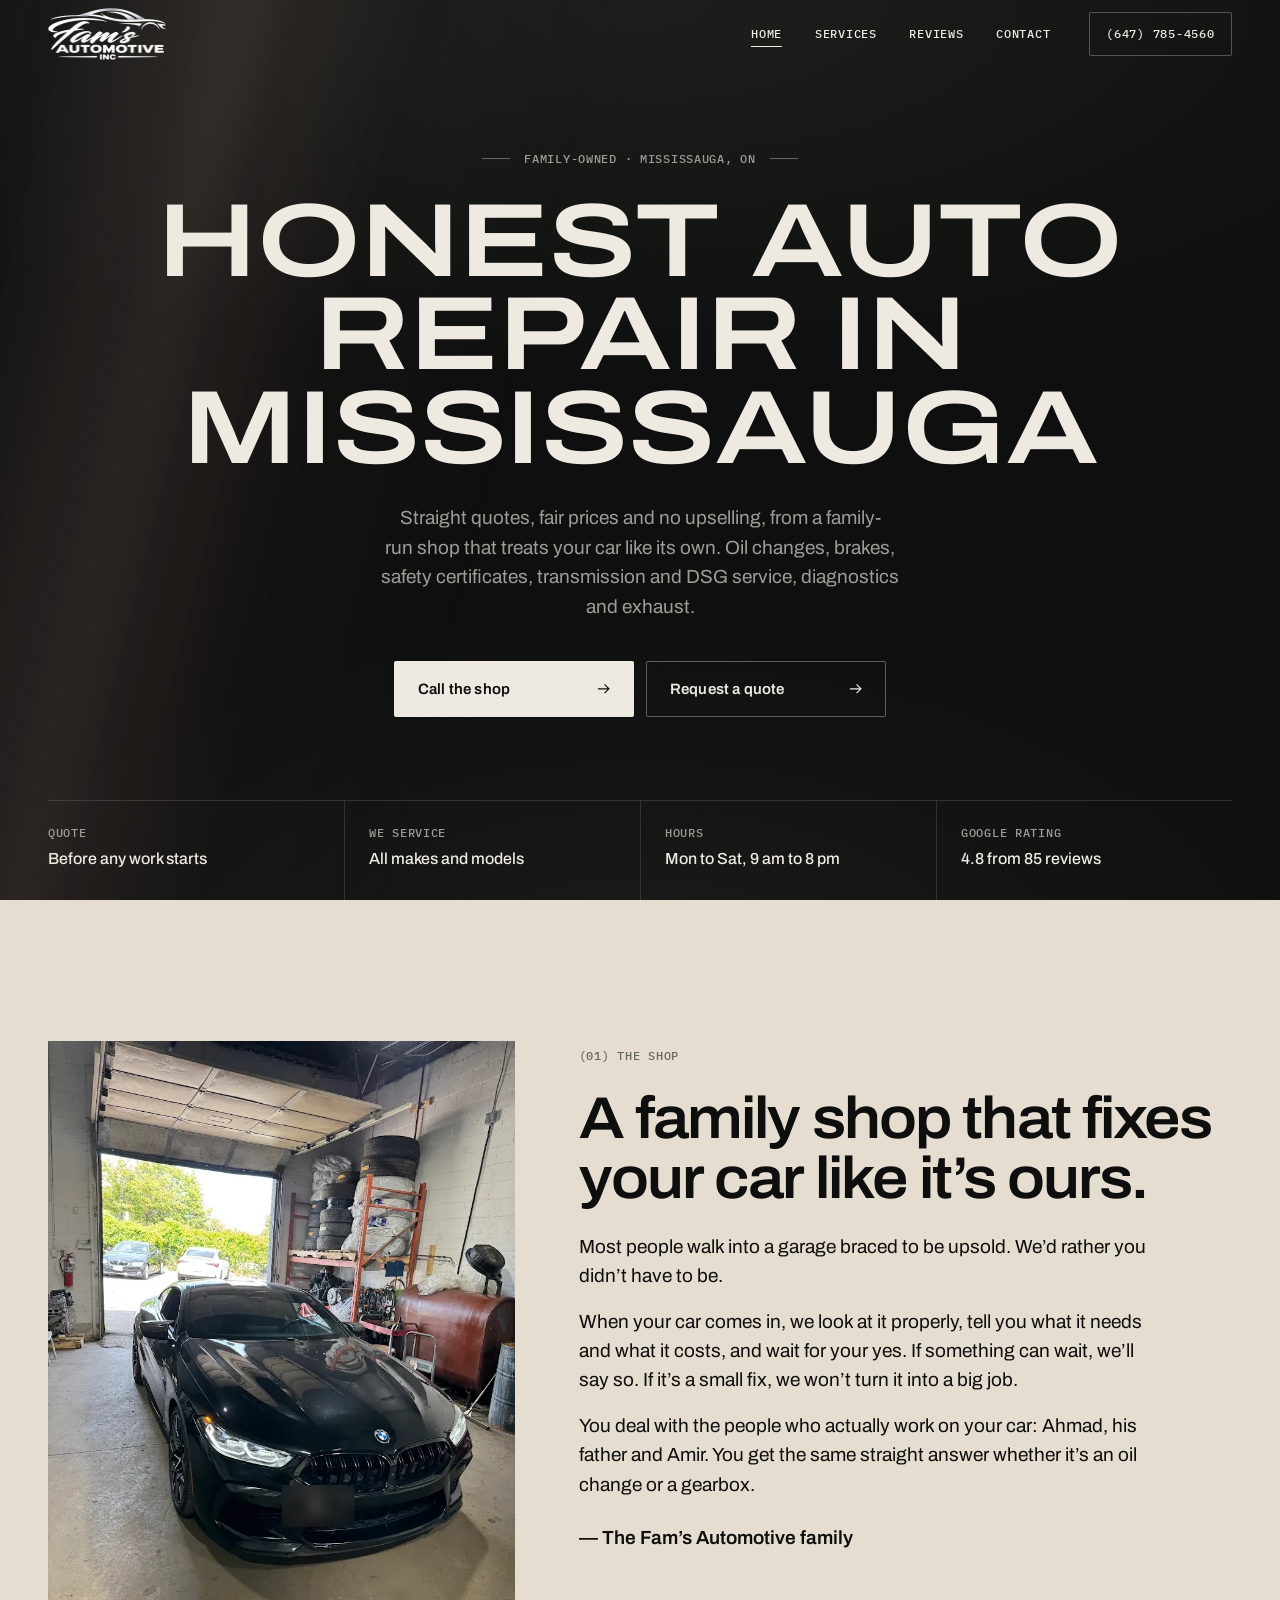
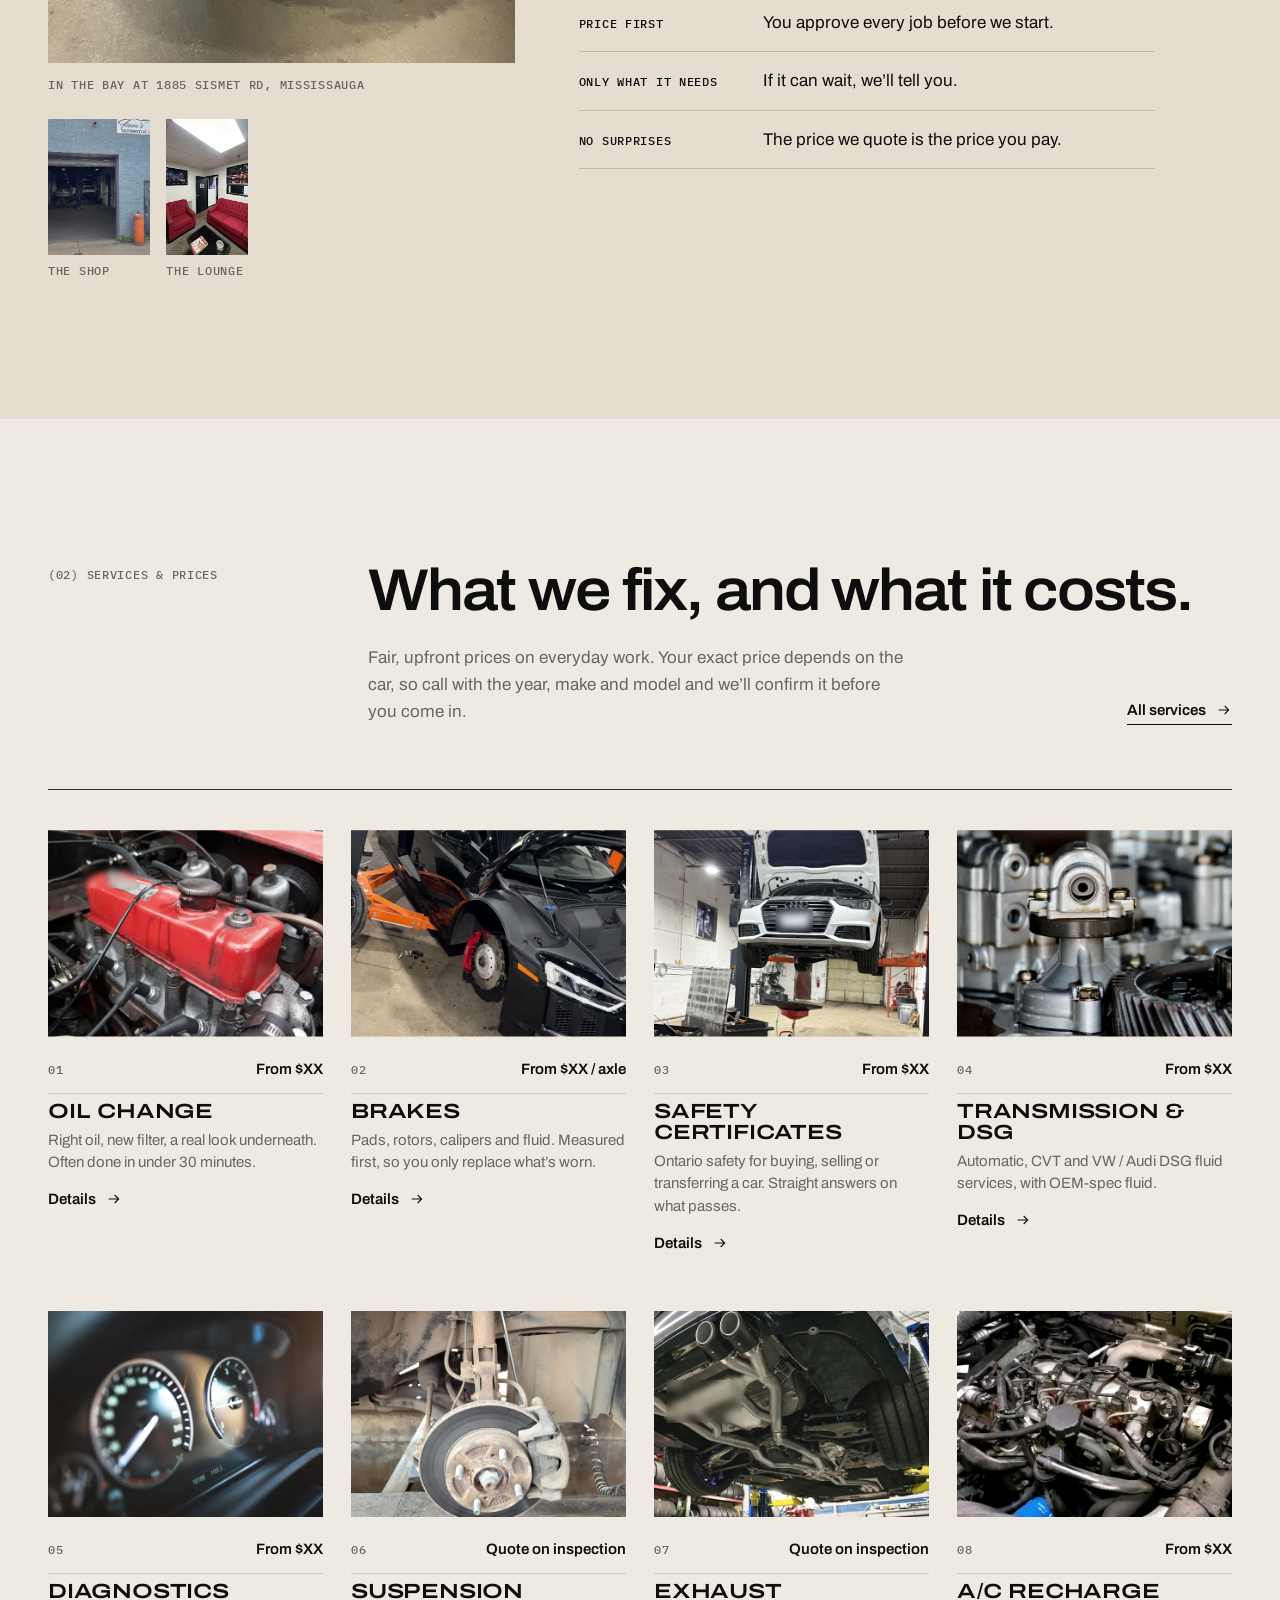
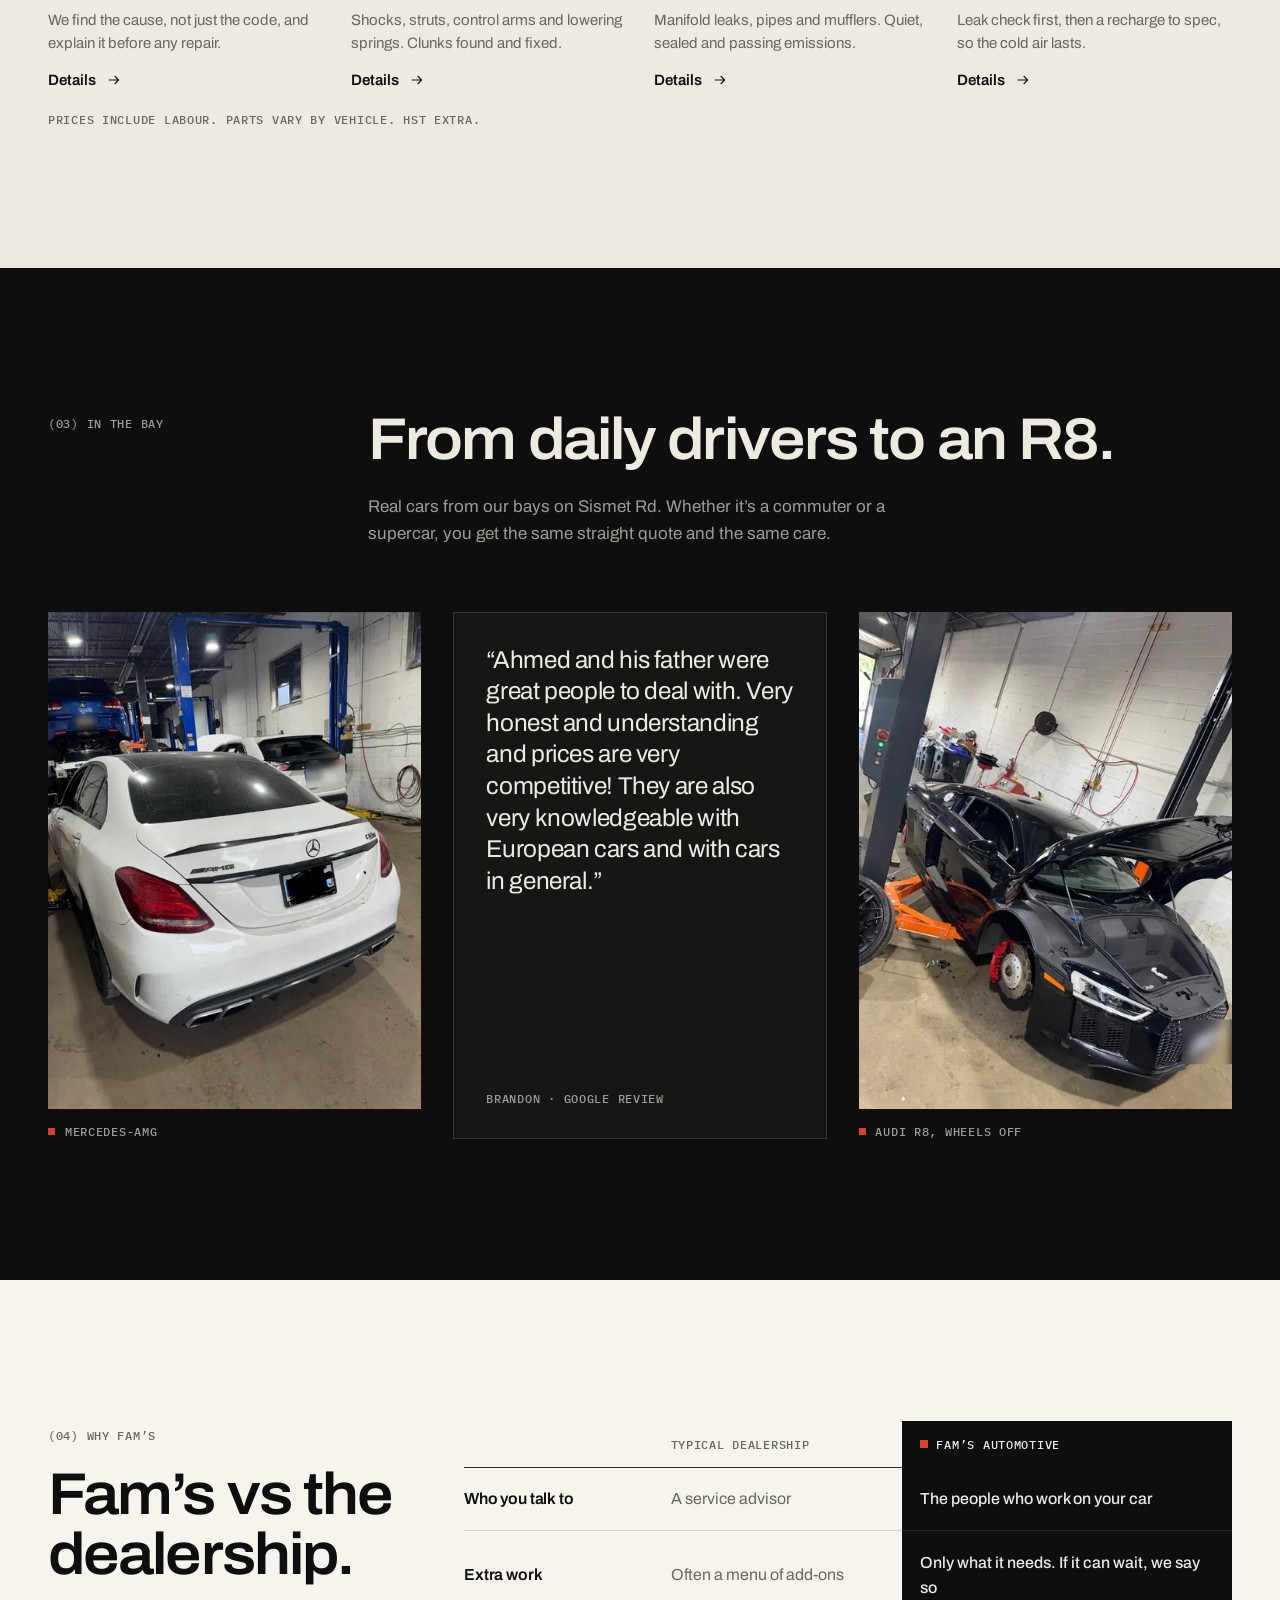
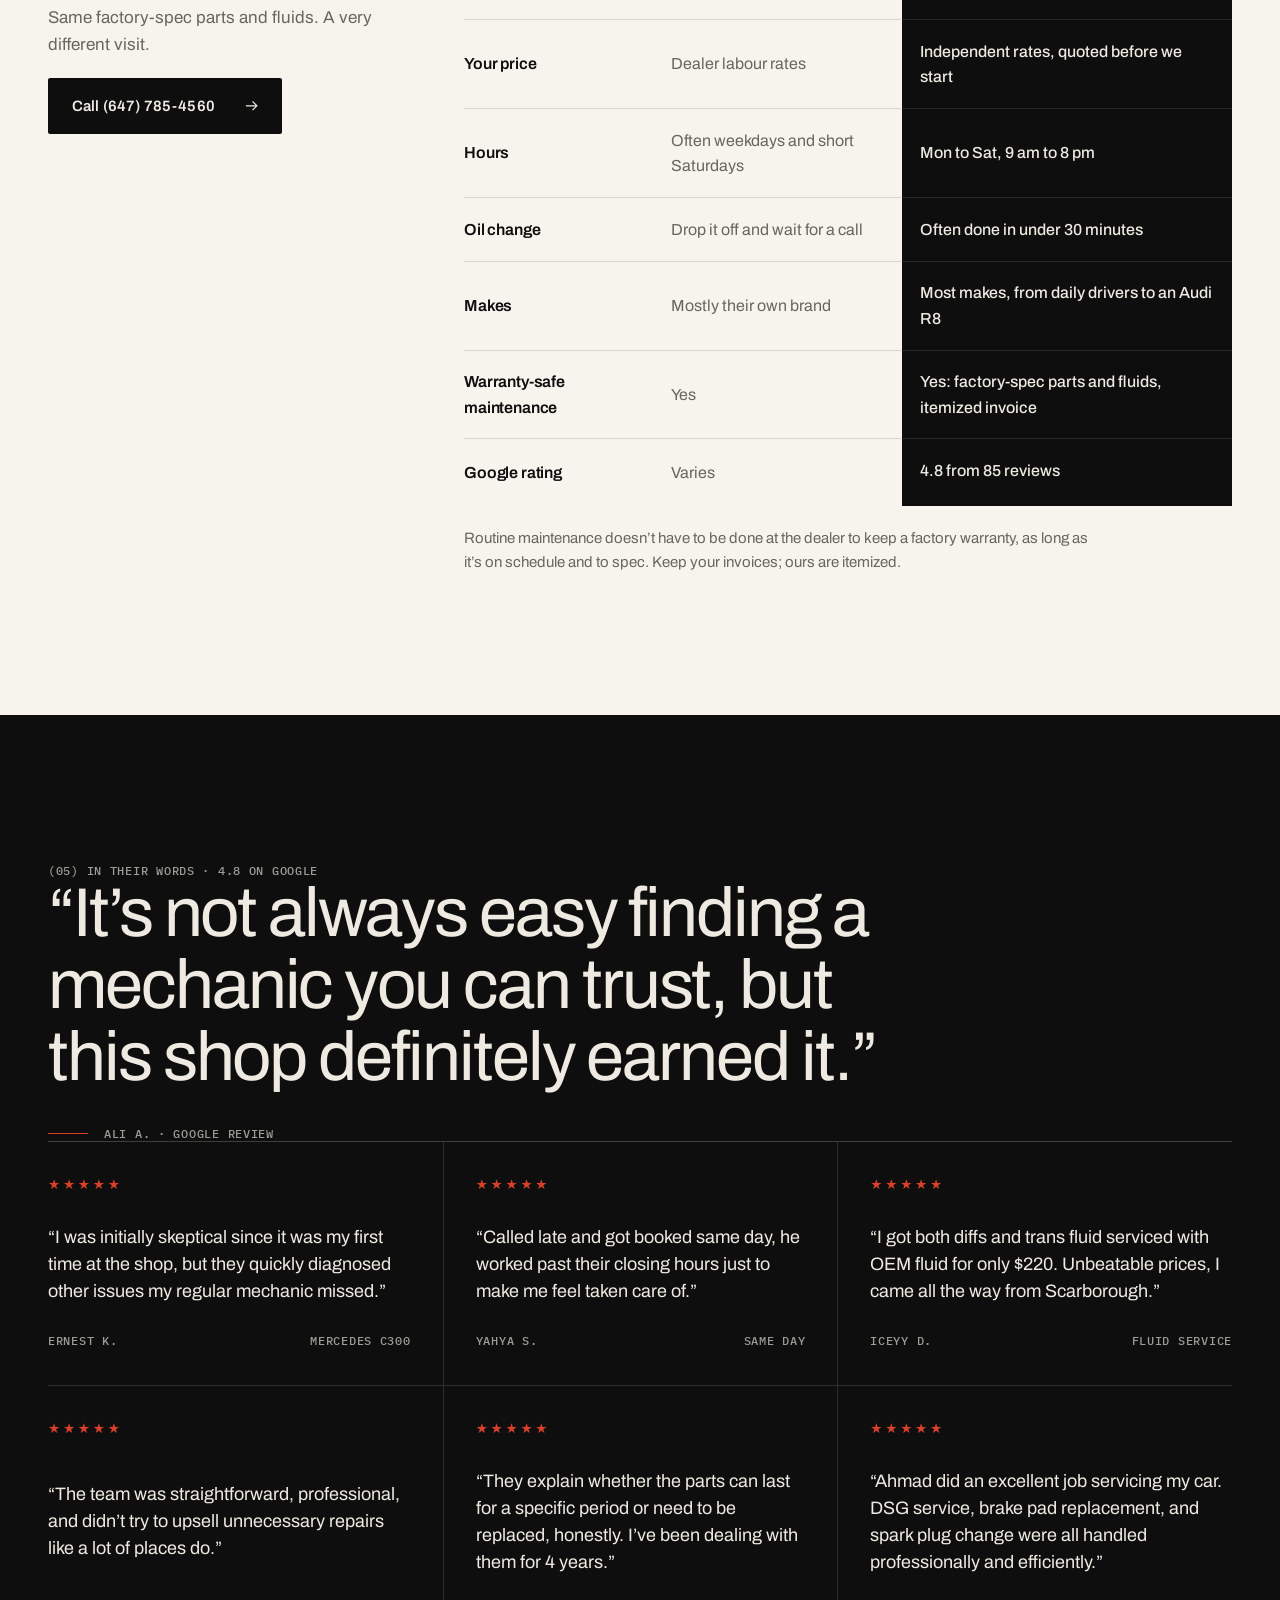
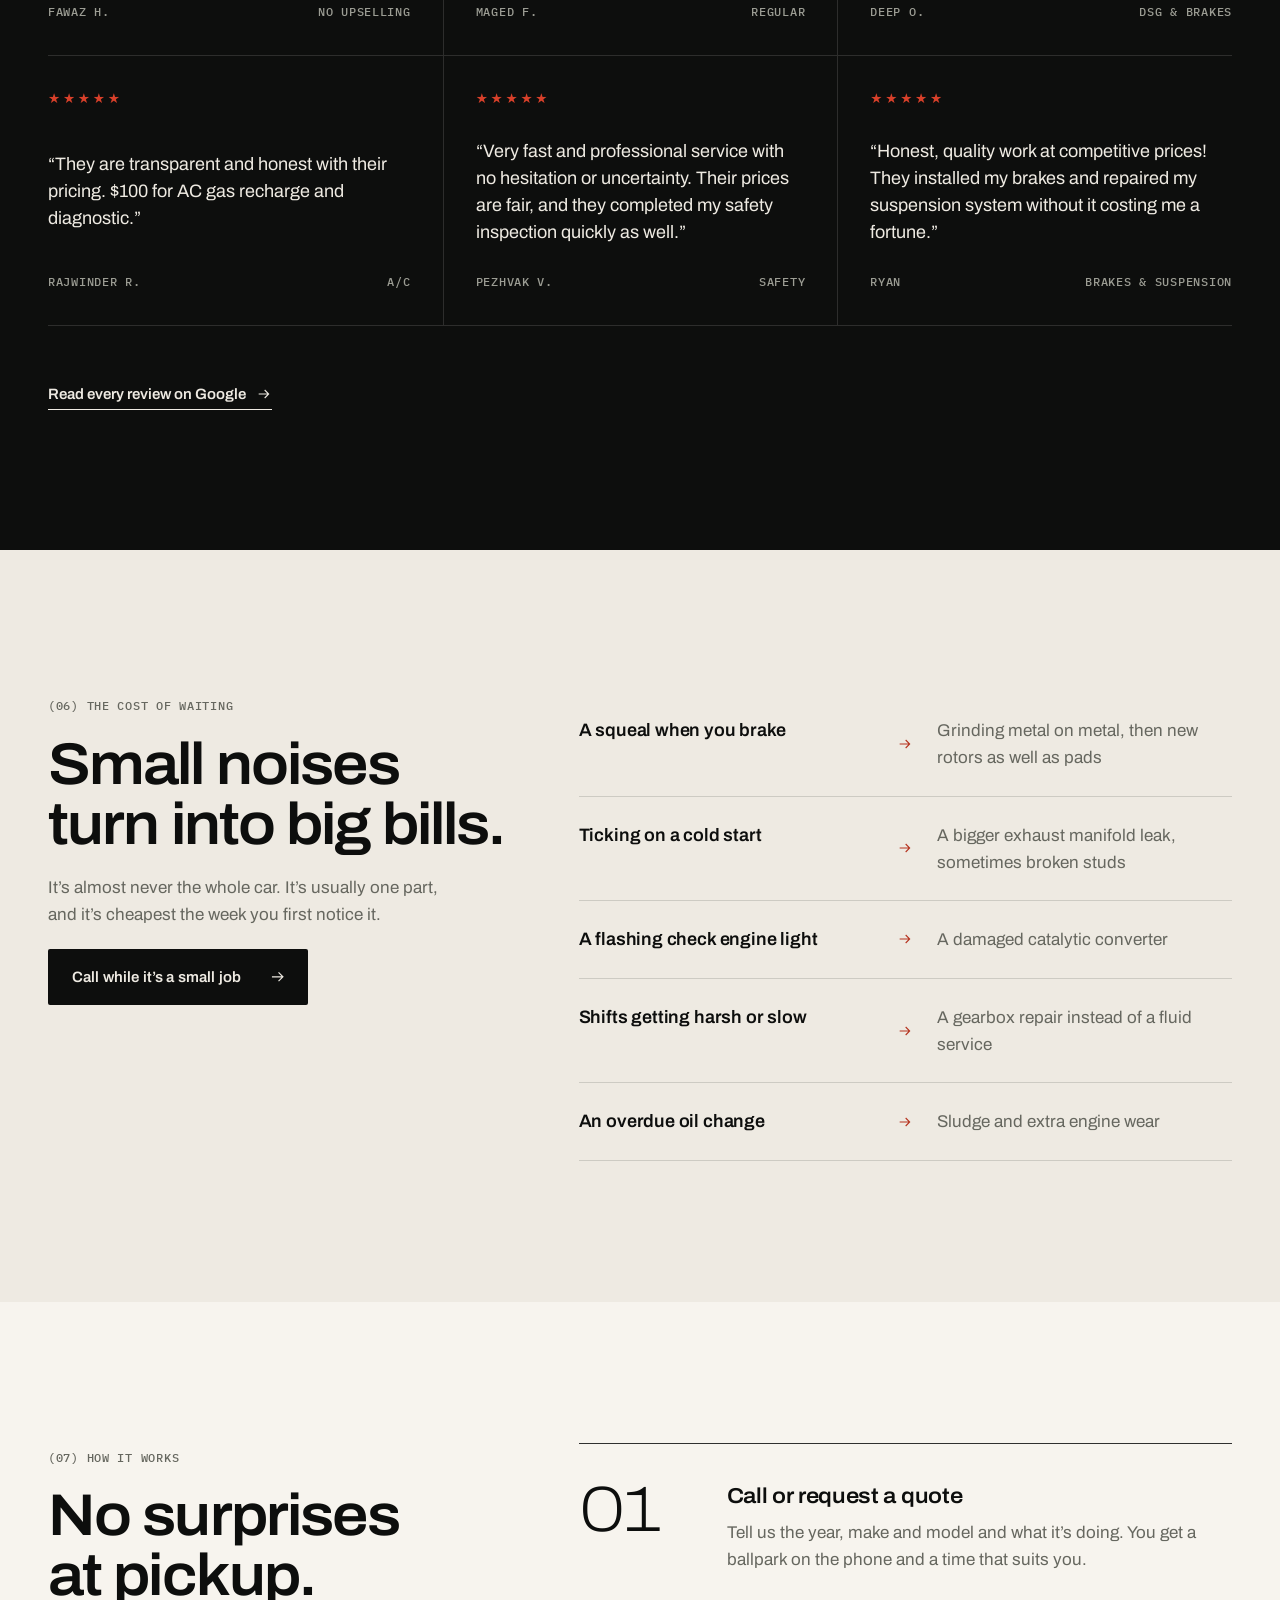
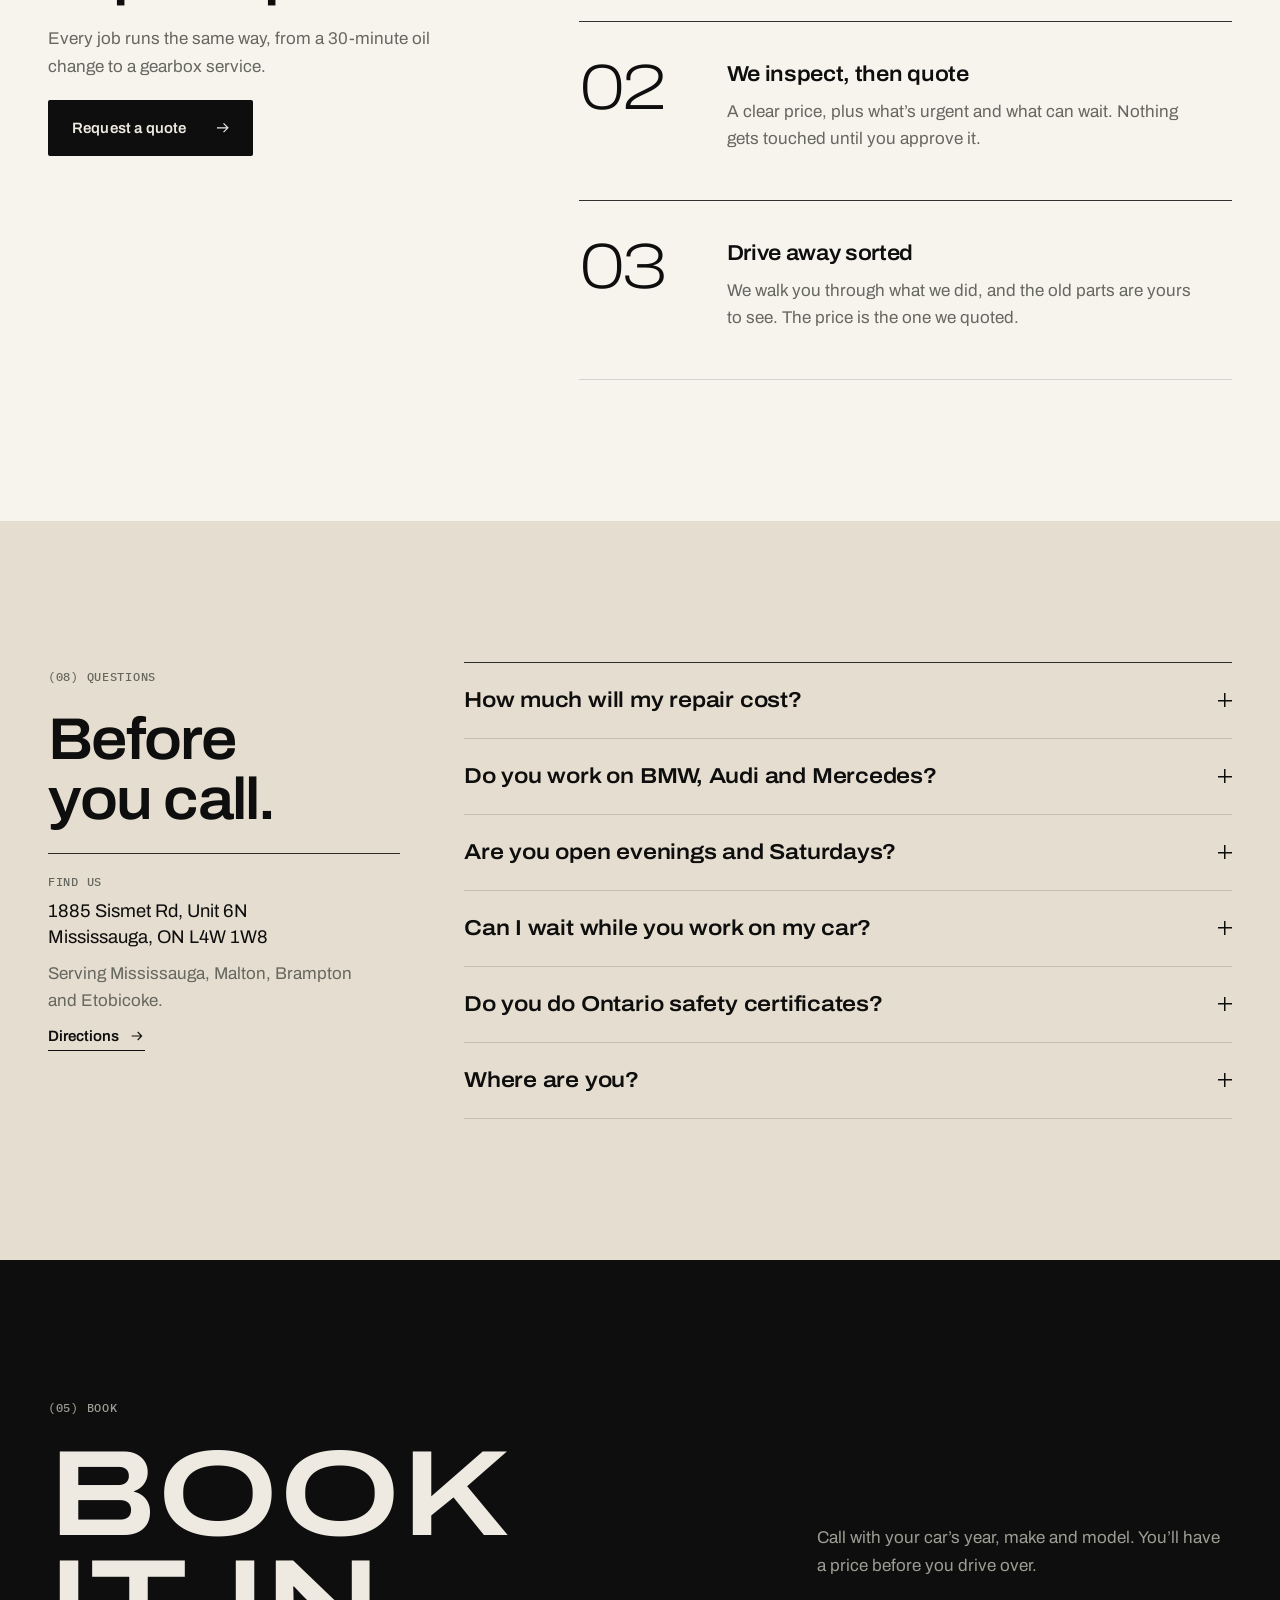
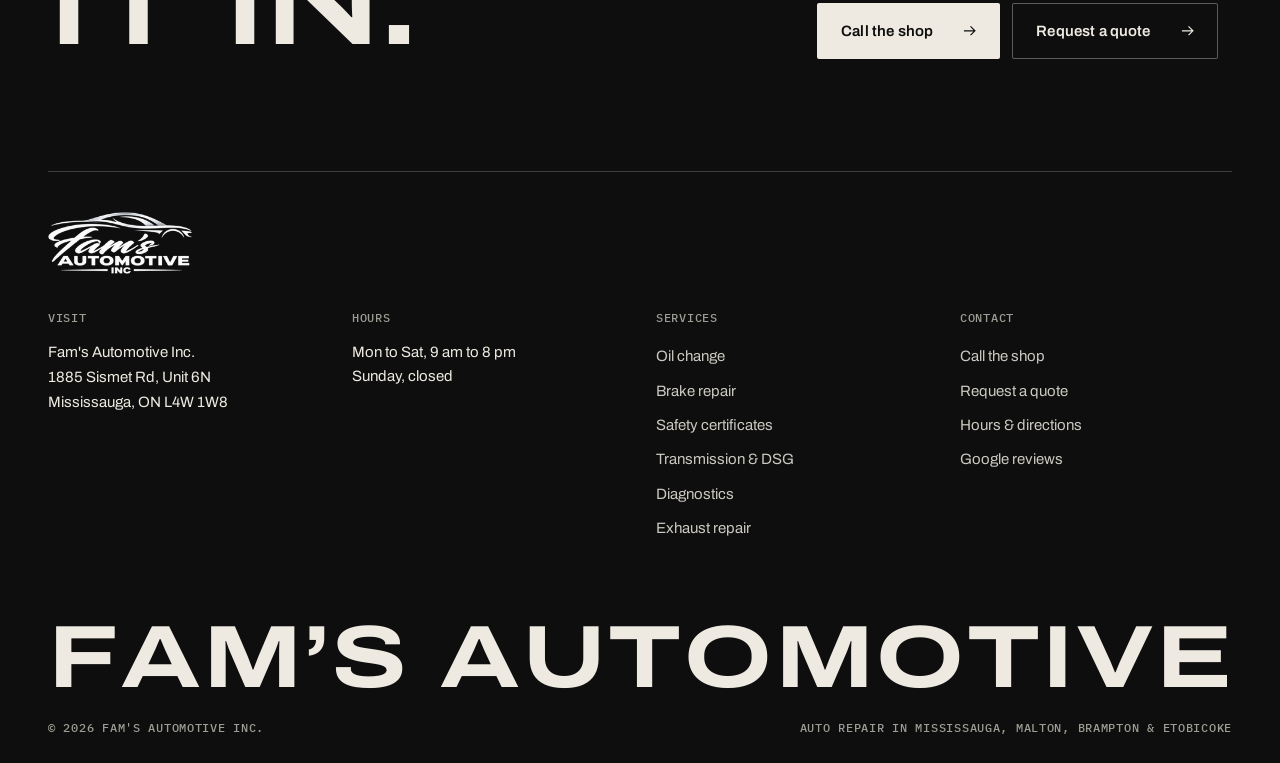
==== commit faa55cac: "Hero spec row: All makes and models Co-Authored-By: Claude Opus 5.5 <noreply@anthropic.com>" ====
--- a/index.html
+++ b/index.html
@@ -132,7 +132,7 @@
       <div class="wrap">
         <ul class="specs in" style="--d:950">
           <li><span class="label">Quote</span><strong>Before any work starts</strong></li>
-          <li><span class="label">Oil change</span><strong>Often under 30 min</strong></li>
+          <li><span class="label">We service</span><strong>All makes and models</strong></li>
           <li><span class="label">Hours</span><strong>Mon to Sat, 9 am to 8 pm</strong></li>
           <li><span class="label">Google rating</span><strong>4.8 from 85 reviews</strong></li>
         </ul>
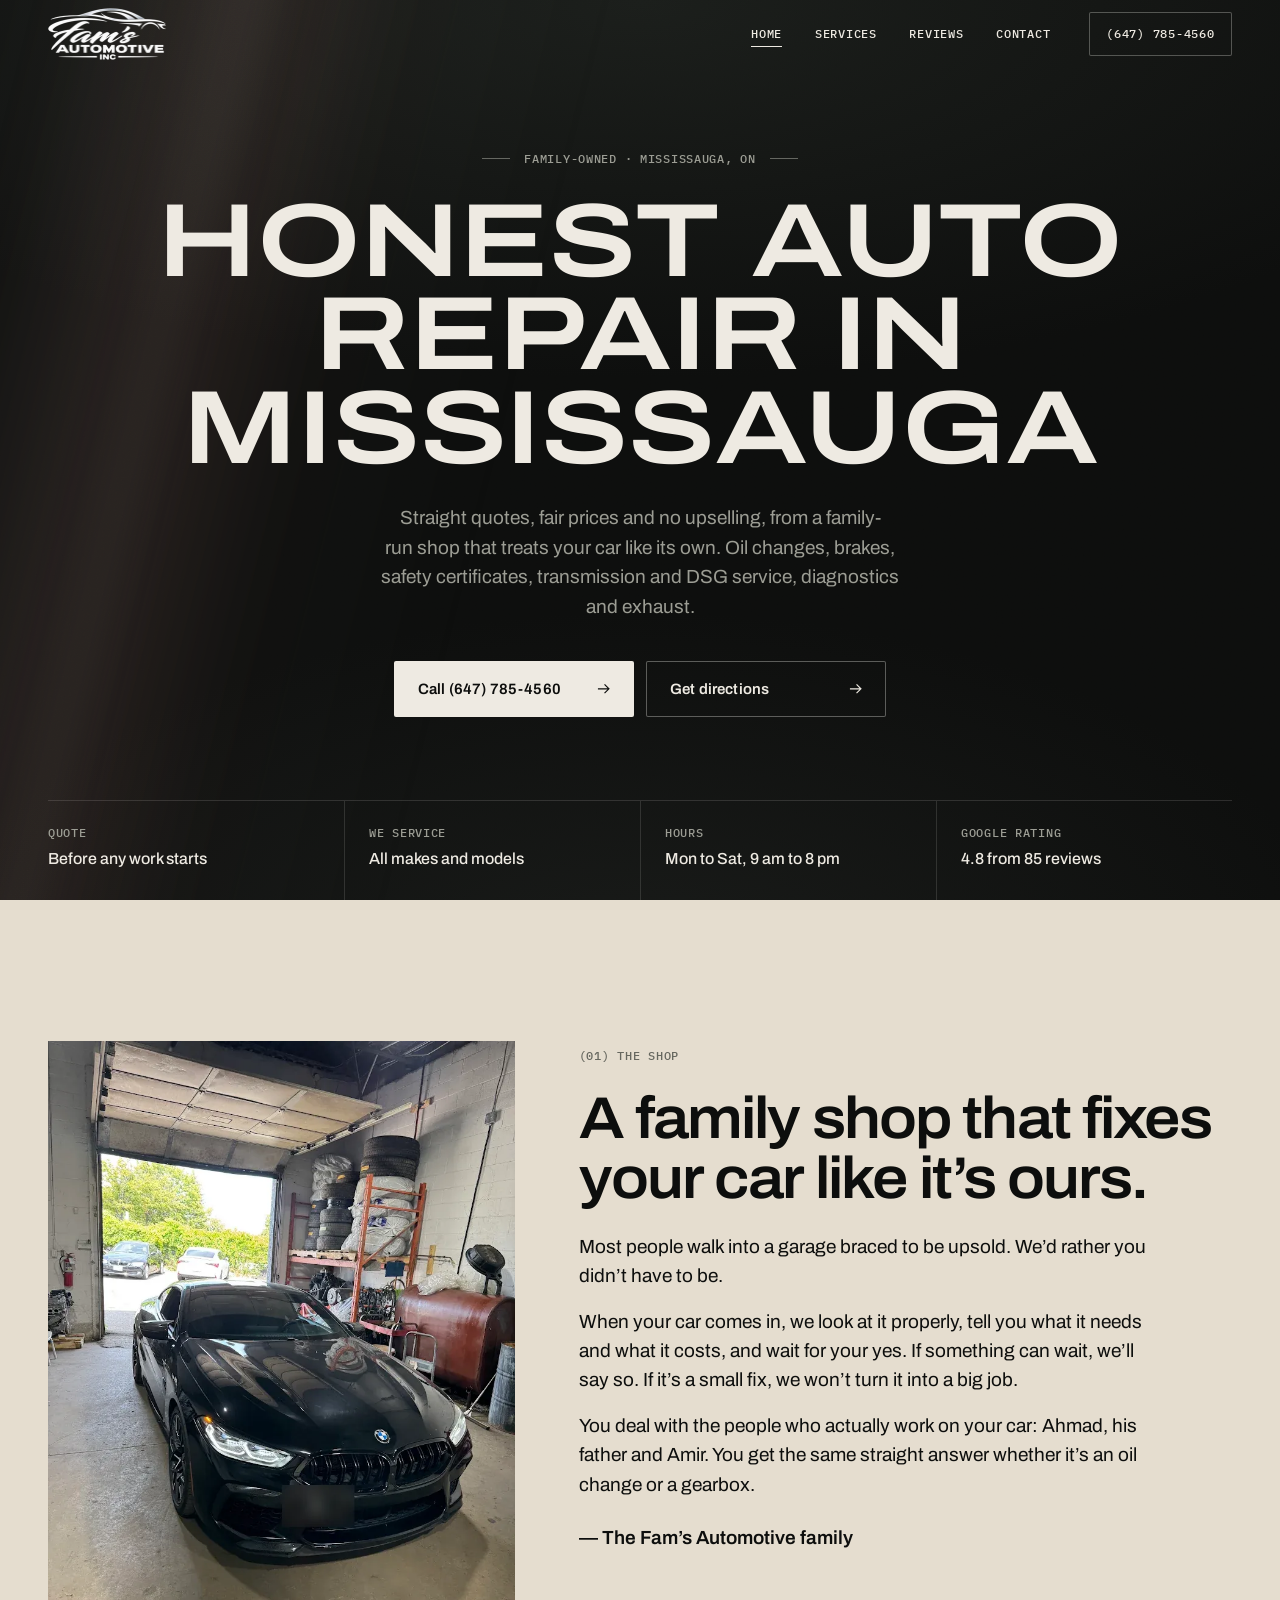
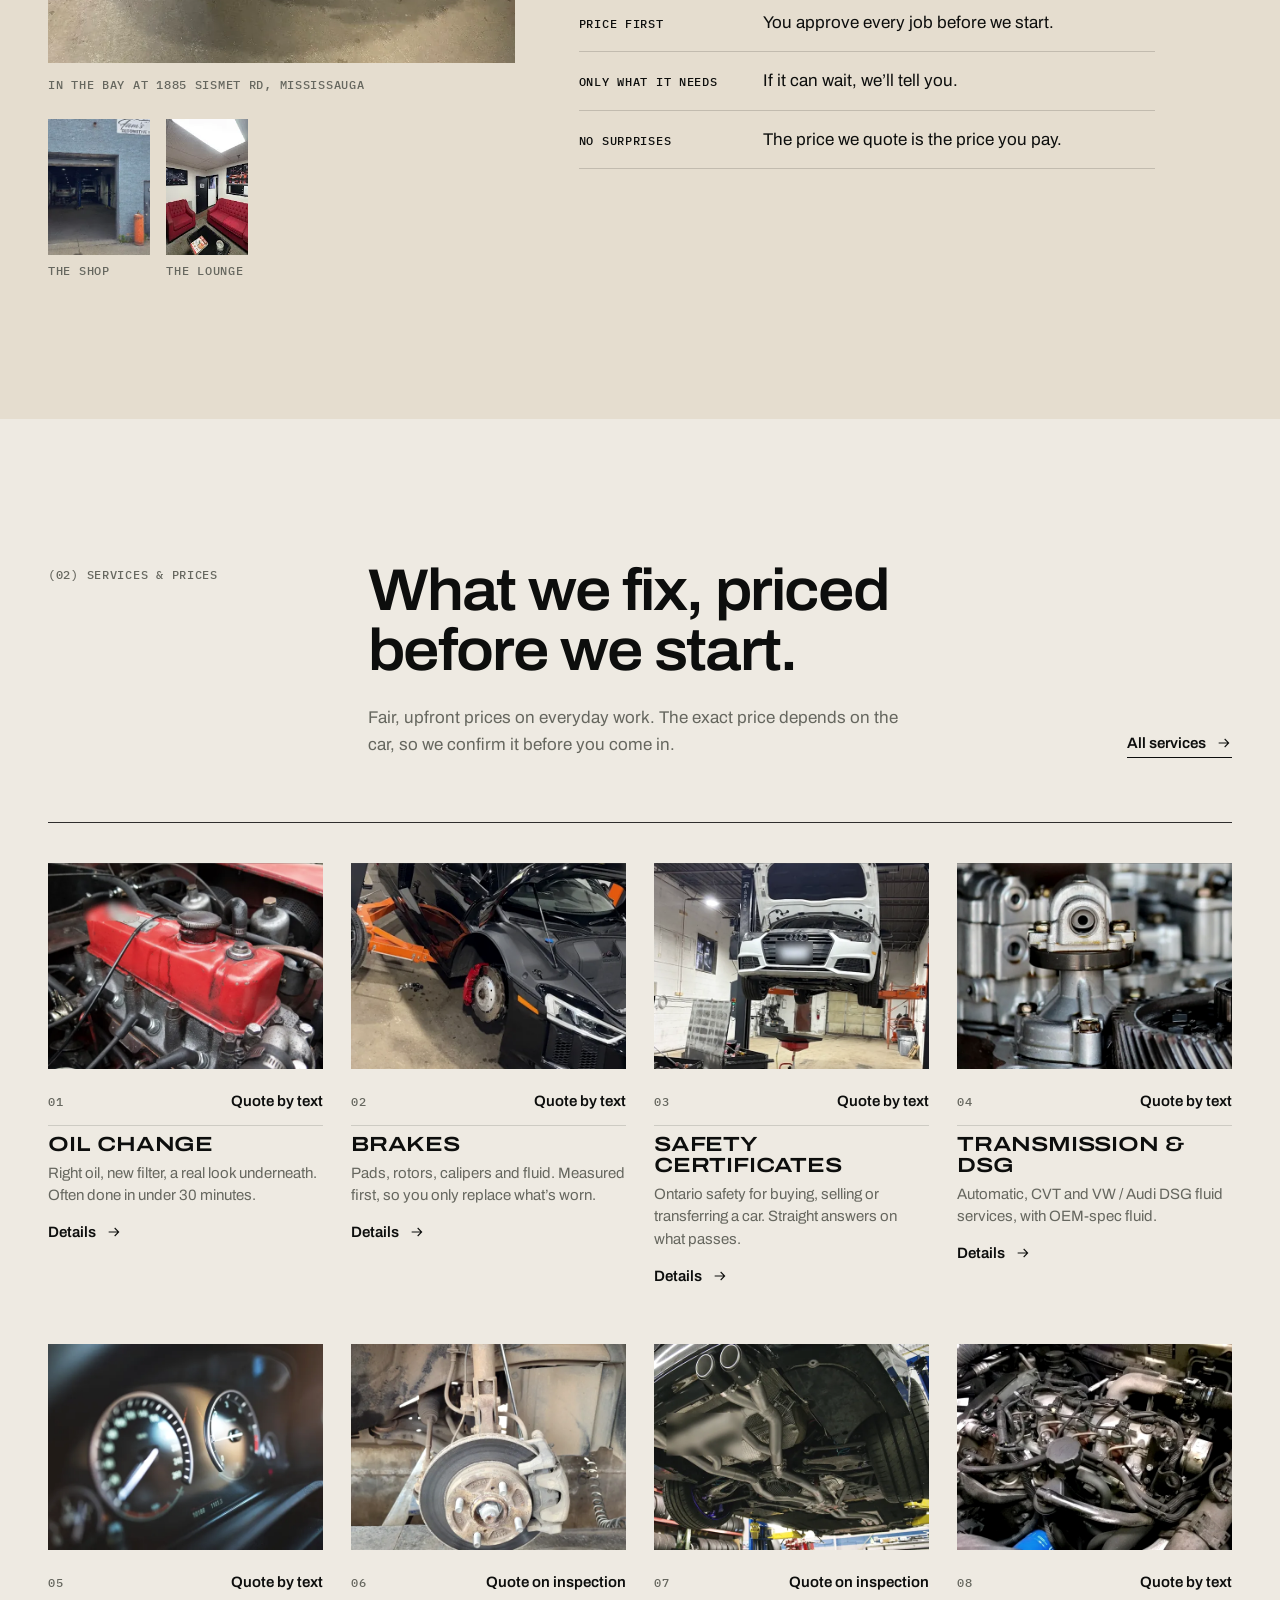
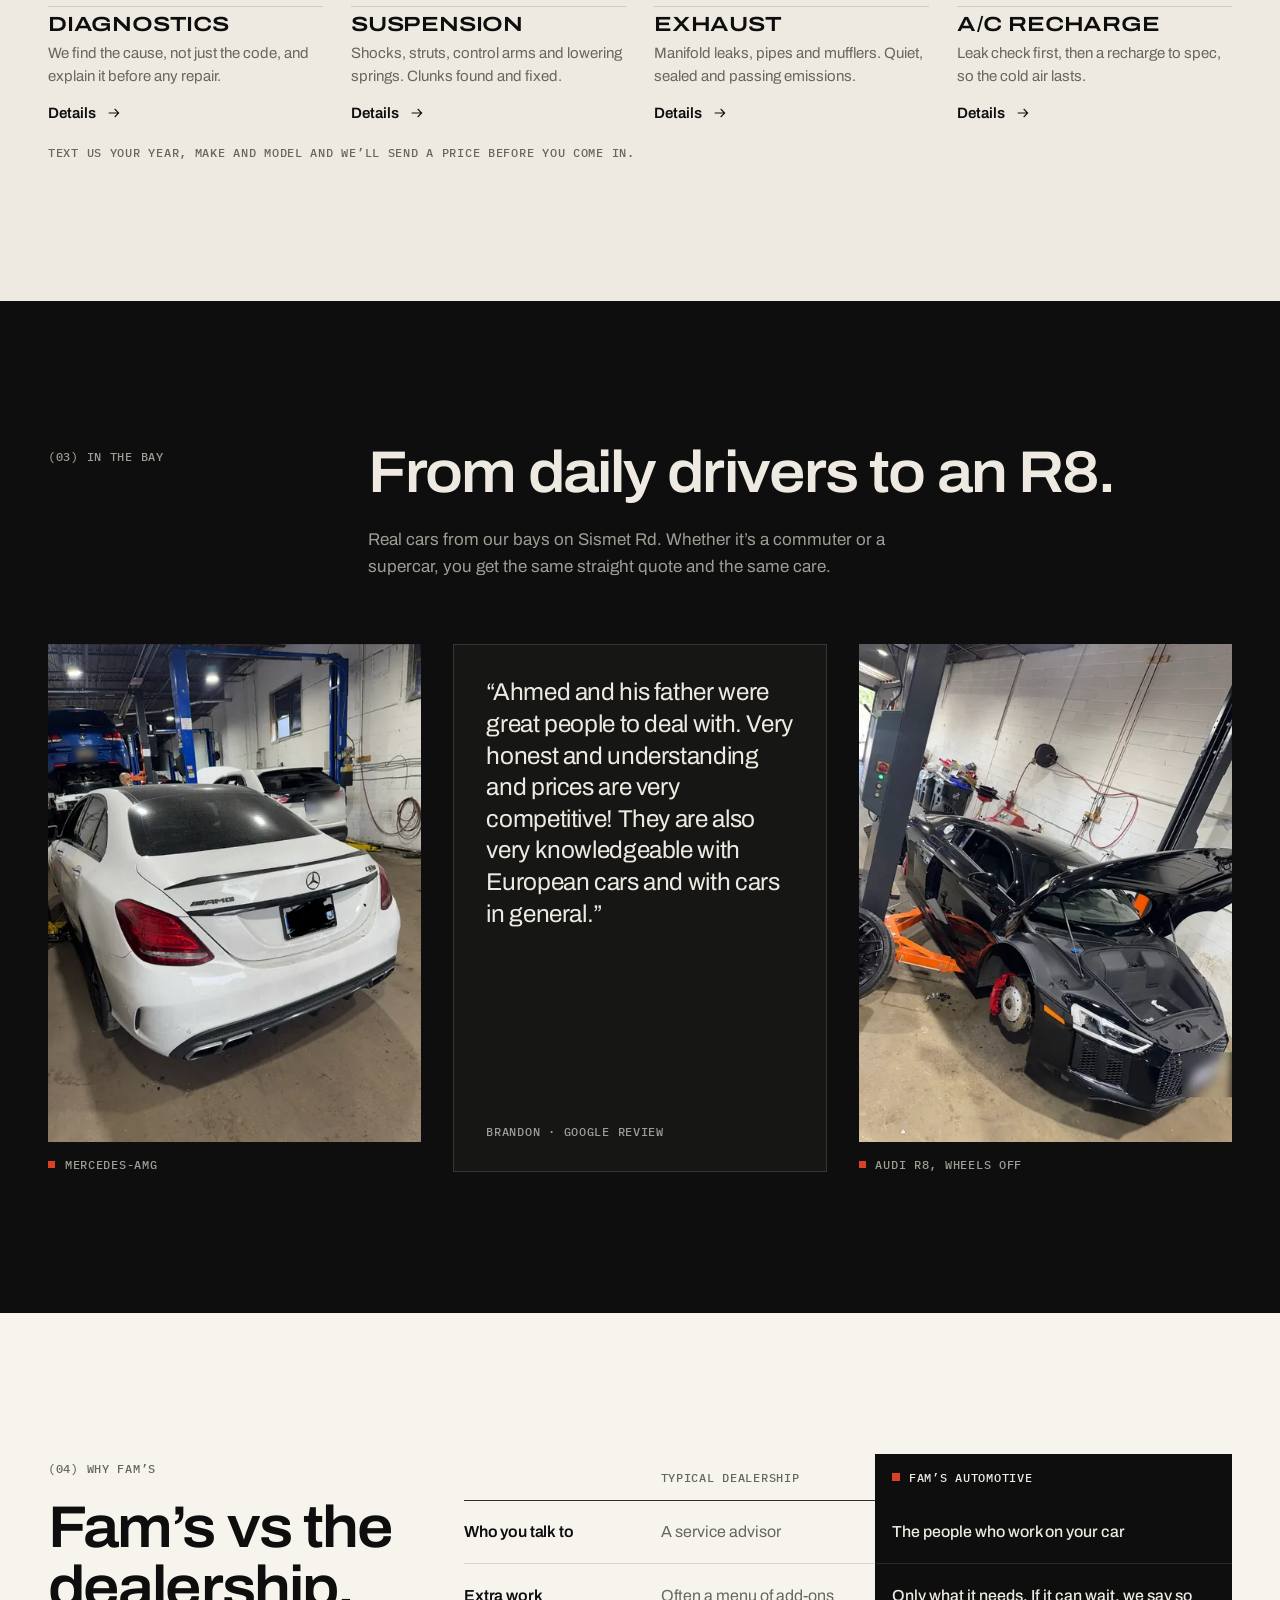
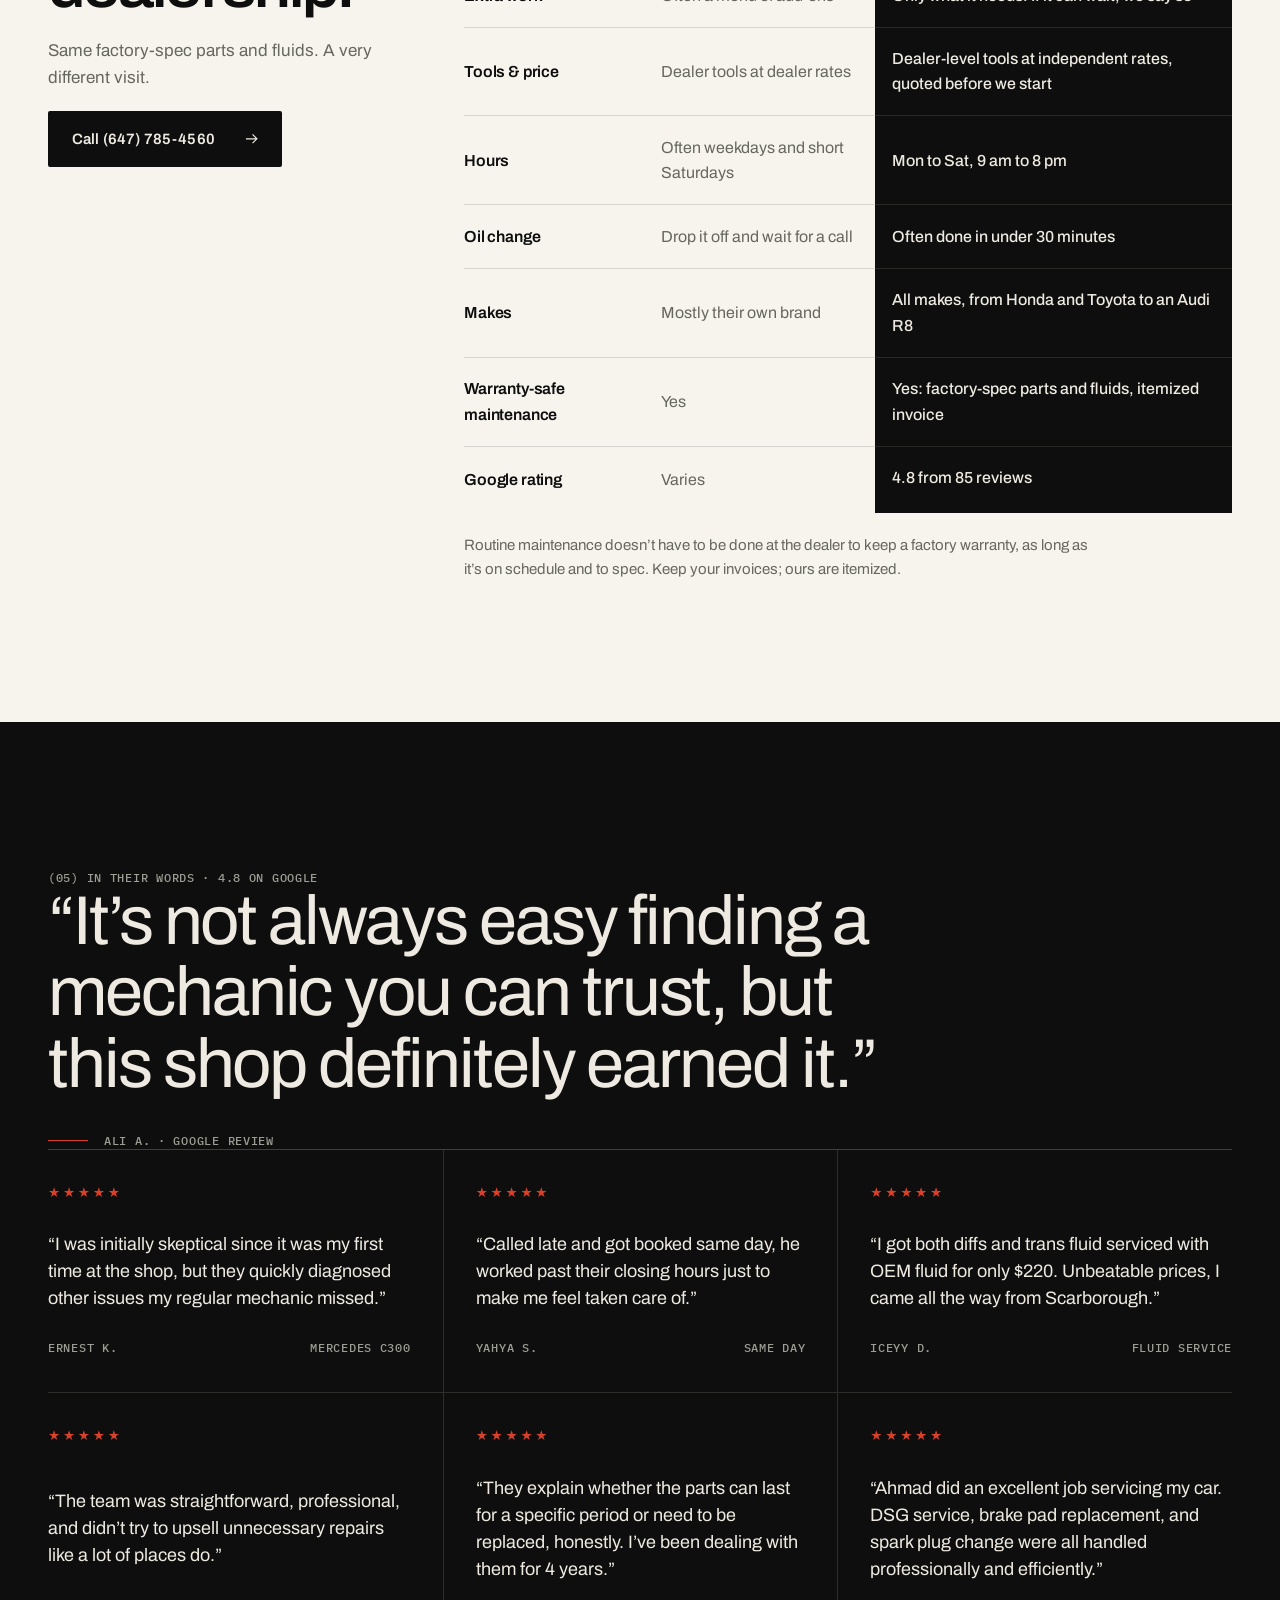
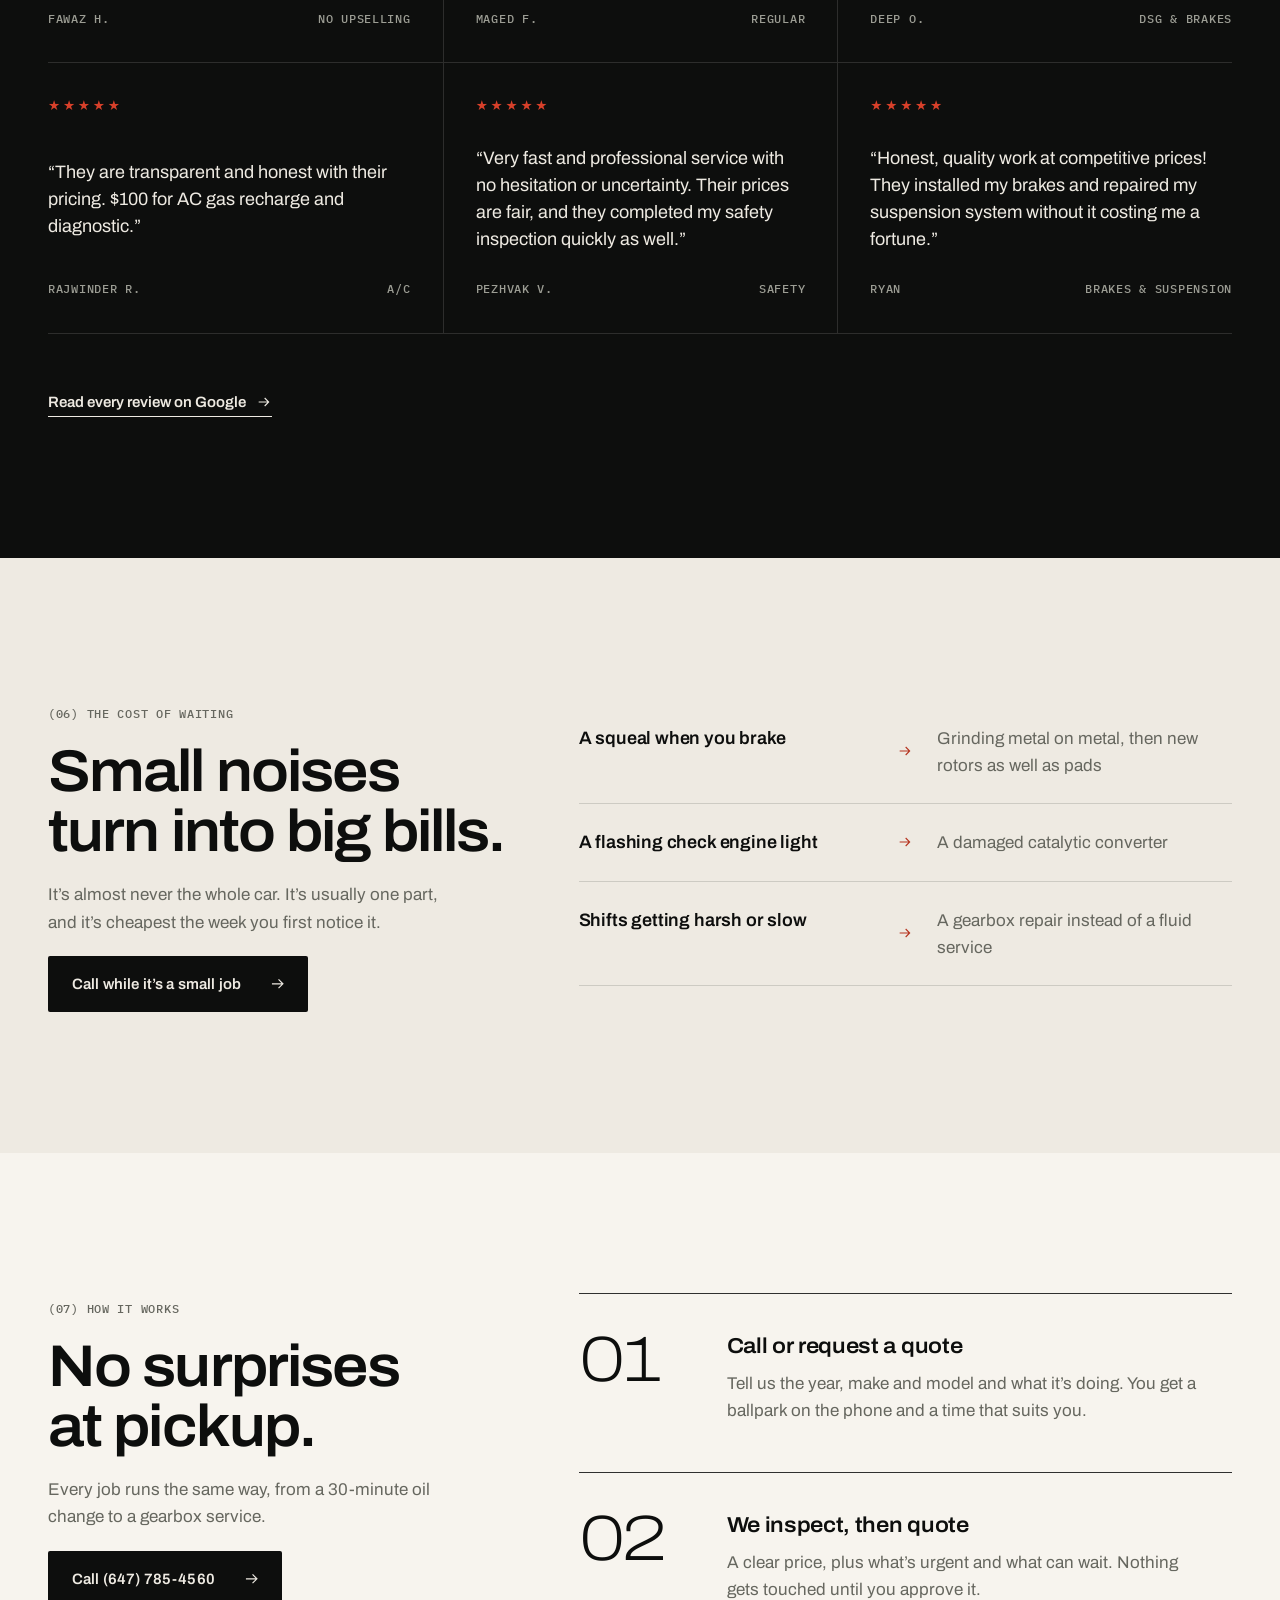
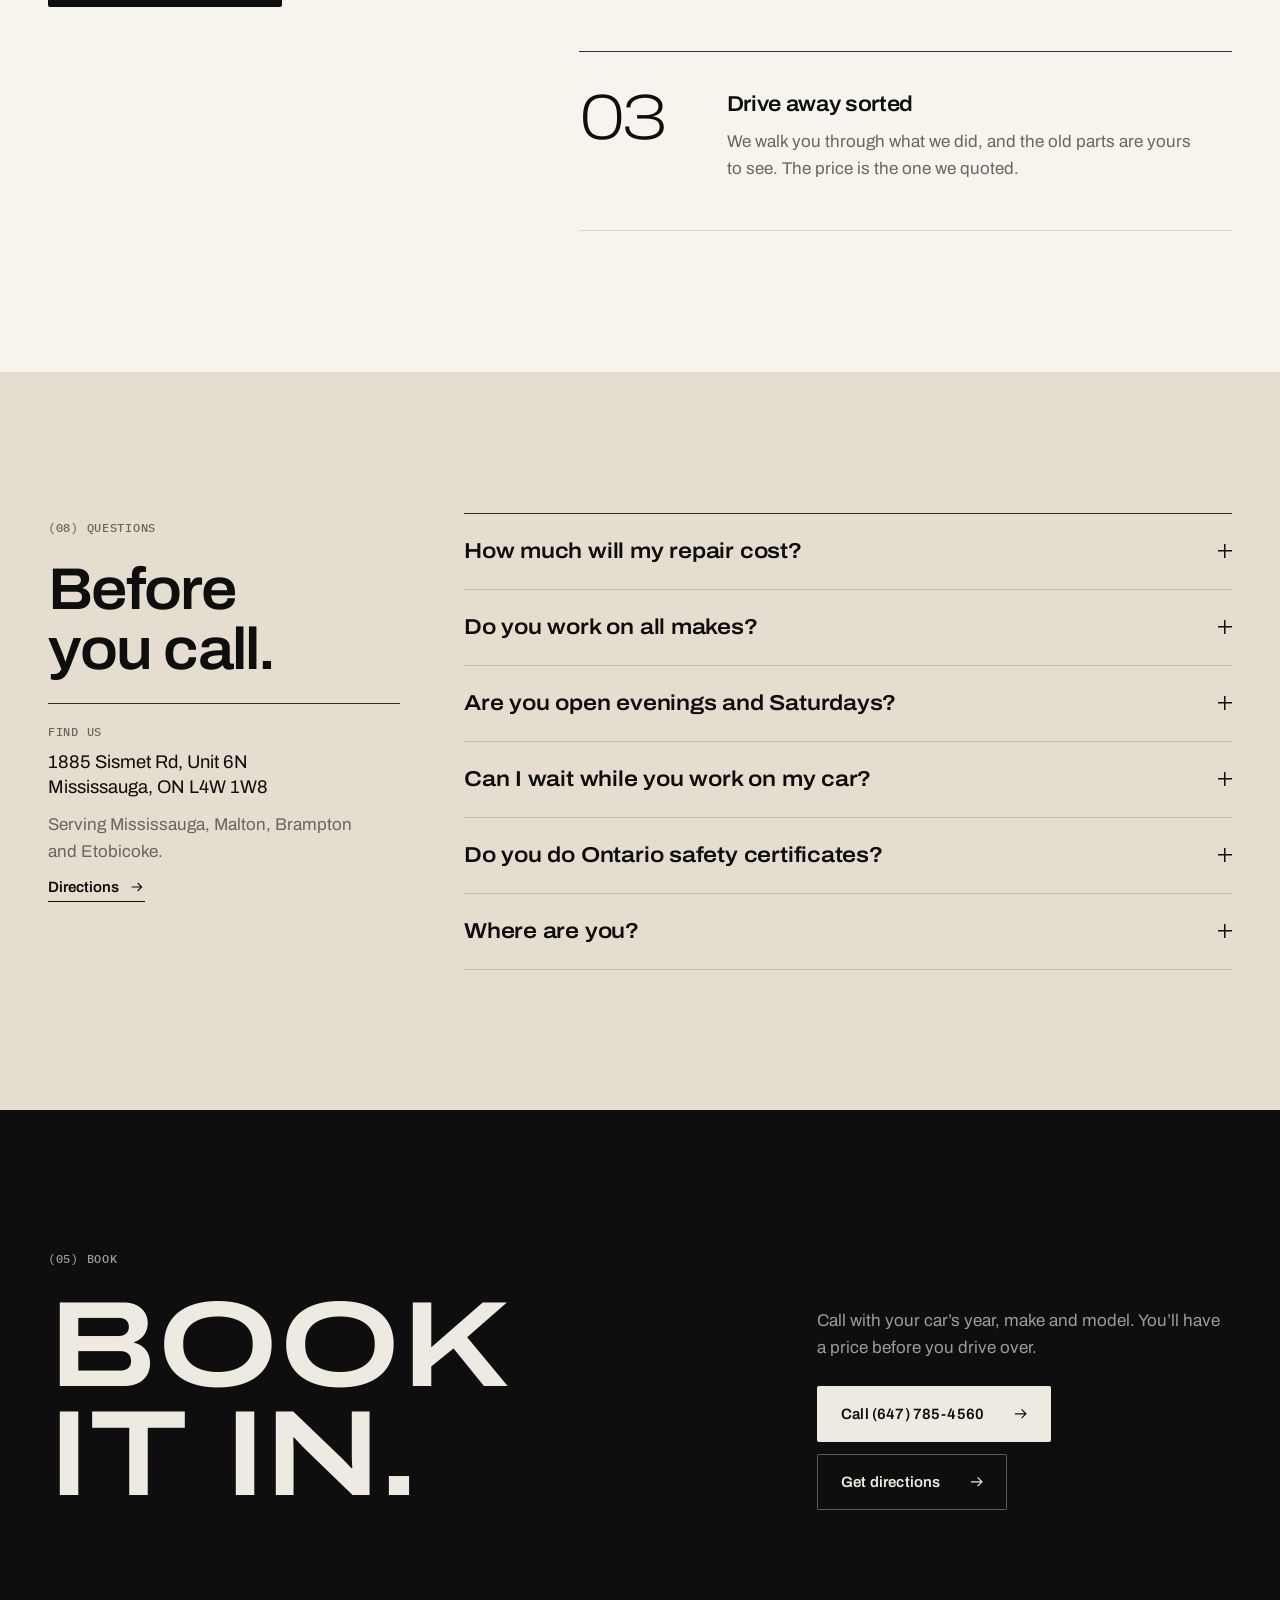
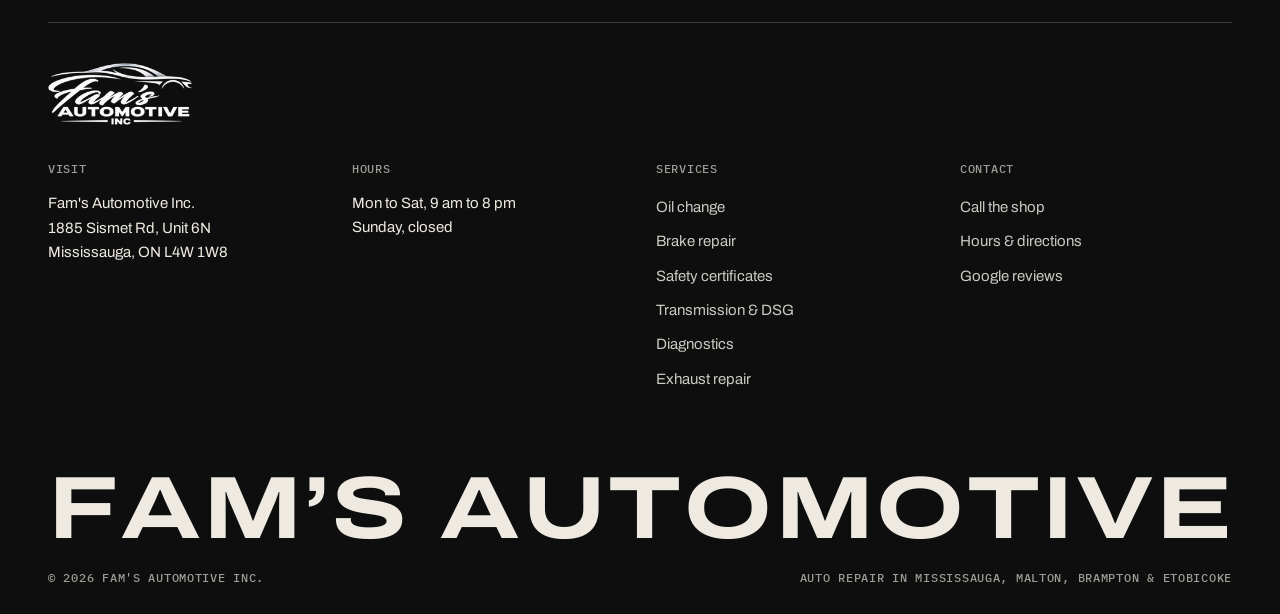
==== commit ede75e01: "Click-to-text, no price placeholders, safer motion, shorter phone page - SMS quote link (pre-filled " ====
--- a/index.html
+++ b/index.html
@@ -27,7 +27,7 @@
   <link rel="apple-touch-icon" href="images/apple-touch-icon.png">
   <link rel="manifest" href="site.webmanifest">
   <link rel="preload" href="fonts/archivo-var.woff2" as="font" type="font/woff2" crossorigin>
-  <link rel="stylesheet" href="css/styles.css?v=20261026g">
+  <link rel="stylesheet" href="css/styles.css?v=20261027a">
   <script>document.documentElement.classList.add('js')</script>
 
   <script type="application/ld+json">
@@ -85,8 +85,8 @@
         "@id": "https://fams-automotive-teal.vercel.app/#faq",
         "mainEntity": [
           { "@type": "Question", "name": "How much will my repair cost?", "acceptedAnswer": { "@type": "Answer", "text": "Call with your car’s year, make and model. For common jobs like oil changes and brakes we can usually give you the price on the phone. For anything else we inspect first and give you a written quote before any work starts." } },
-          { "@type": "Question", "name": "Do you work on BMW, Audi and Mercedes?", "acceptedAnswer": { "@type": "Answer", "text": "Yes. Alongside everyday cars, our bays regularly see Audi, BMW and Mercedes-AMG models, including DSG gearbox services on Volkswagen and Audi." } },
-          { "@type": "Question", "name": "Are you open evenings and Saturdays?", "acceptedAnswer": { "@type": "Answer", "text": "Yes. We’re open Monday to Saturday, 9 am to 8 pm, so you can drop off before work or pick up after. Closed Sundays." } },
+          { "@type": "Question", "name": "Do you work on all makes?", "acceptedAnswer": { "@type": "Answer", "text": "Yes, all makes and models: Honda, Toyota, Ford, Hyundai and Nissan through to Audi, BMW and Mercedes-AMG, including DSG gearbox services on Volkswagen and Audi." } },
+          { "@type": "Question", "name": "Are you open evenings and Saturdays?", "acceptedAnswer": { "@type": "Answer", "text": "Yes. We’re open Mon to Sat, 9 am to 8 pm, so you can drop off before work or pick up after. Closed Sundays." } },
           { "@type": "Question", "name": "Can I wait while you work on my car?", "acceptedAnswer": { "@type": "Answer", "text": "For quick jobs, yes. There’s a customer lounge, and many oil changes are done in under 30 minutes." } },
           { "@type": "Question", "name": "Do you do Ontario safety certificates?", "acceptedAnswer": { "@type": "Answer", "text": "Yes. We inspect the car to the Ontario safety standard for buying, selling or transferring ownership. If something doesn’t pass, we show you what and why, and quote the repair before doing anything." } },
           { "@type": "Question", "name": "Where are you?", "acceptedAnswer": { "@type": "Answer", "text": "1885 Sismet Rd, Unit 6N, Mississauga, ON L4W 1W8. We look after drivers from across Mississauga, Malton, Brampton and Etobicoke." } }
@@ -110,8 +110,8 @@
   <div class="menu" id="menu">
     <nav aria-label="Mobile"><ol><li><a class="menu__link" href="./"><span class="label">01</span>Home</a></li><li><a class="menu__link" href="services.html"><span class="label">02</span>Services</a></li><li><a class="menu__link" href="#reviews"><span class="label">03</span>Reviews</a></li><li><a class="menu__link" href="contact.html"><span class="label">04</span>Contact</a></li></ol></nav>
     <div class="menu__foot">
-      <a class="btn btn--light" href="tel:+16477854560" data-phone>Call the shop <svg class="btn__arrow" viewBox="0 0 24 24" aria-hidden="true"><path d="M4 12h15M13 6l6 6-6 6"/></svg></a>
-      <a class="btn btn--outline-light" href="contact.html#quote">Request a quote <svg class="btn__arrow" viewBox="0 0 24 24" aria-hidden="true"><path d="M4 12h15M13 6l6 6-6 6"/></svg></a>
+      <a class="btn btn--light" href="tel:+16477854560" data-phone><span class="only-touch">Call the shop</span><span class="only-desk">Call (647) 785-4560</span> <svg class="btn__arrow" viewBox="0 0 24 24" aria-hidden="true"><path d="M4 12h15M13 6l6 6-6 6"/></svg></a>
+      <a class="btn btn--outline-light" href="sms:+16477854560?&amp;body=Hi%20Ahmad%2C%20I%27d%20like%20a%20quote.%20My%20car%20is%20a%20(year%2C%20make%2C%20model)%20and%20it%20needs%3A%20">Text for a quote <svg class="btn__arrow" viewBox="0 0 24 24" aria-hidden="true"><path d="M4 12h15M13 6l6 6-6 6"/></svg></a>
     </div>
   </div>
 
@@ -121,16 +121,18 @@
       <div class="hero__main">
         <div class="wrap hero__inner">
           <p class="hero__kicker label in" style="--d:0">Family-owned &middot; Mississauga, ON</p>
-          <h1 class="hero__title display" id="hero-title"><span class="line"><span style="--d:120">Honest auto</span></span> <span class="line"><span style="--d:220">repair in</span></span> <span class="line"><span style="--d:320">Mississauga</span></span></h1>
-          <p class="hero__sub in" style="--d:600">Straight quotes, fair prices and no upselling, from a family-run shop that treats your car like its own. Oil changes, brakes, safety certificates, transmission and DSG service, diagnostics and exhaust.</p>
-          <div class="hero__actions in" style="--d:760">
-            <a class="btn btn--light" href="tel:+16477854560" data-phone>Call the shop <svg class="btn__arrow" viewBox="0 0 24 24" aria-hidden="true"><path d="M4 12h15M13 6l6 6-6 6"/></svg></a>
-            <a class="btn btn--outline-light" href="contact.html#quote">Request a quote <svg class="btn__arrow" viewBox="0 0 24 24" aria-hidden="true"><path d="M4 12h15M13 6l6 6-6 6"/></svg></a>
-          </div>
+          <h1 class="hero__title display" id="hero-title"><span class="line"><span style="--d:0">Honest auto</span></span> <span class="line"><span style="--d:50">repair in</span></span> <span class="line"><span style="--d:100">Mississauga</span></span></h1>
+          <p class="hero__sub in" style="--d:80">Straight quotes, fair prices and no upselling, from a family-run shop that treats your car like its own. Oil changes, brakes, safety certificates, transmission and DSG service, diagnostics and exhaust.</p>
+          <div class="hero__actions in" style="--d:120">
+            <a class="btn btn--light" href="tel:+16477854560" data-phone><span class="only-touch">Call the shop</span><span class="only-desk">Call (647) 785-4560</span> <svg class="btn__arrow" viewBox="0 0 24 24" aria-hidden="true"><path d="M4 12h15M13 6l6 6-6 6"/></svg></a>
+            <a class="btn btn--outline-light only-touch" href="sms:+16477854560?&amp;body=Hi%20Ahmad%2C%20I%27d%20like%20a%20quote.%20My%20car%20is%20a%20(year%2C%20make%2C%20model)%20and%20it%20needs%3A%20">Text for a quote <svg class="btn__arrow" viewBox="0 0 24 24" aria-hidden="true"><path d="M4 12h15M13 6l6 6-6 6"/></svg></a>
+            <a class="btn btn--outline-light only-desk" href="https://www.google.com/maps/dir/?api=1&amp;destination=Fam%27s+Automotive+Inc%2C+1885+Sismet+Rd+Unit+6N%2C+Mississauga%2C+ON+L4W+1W8" target="_blank" rel="noopener">Get directions <svg class="btn__arrow" viewBox="0 0 24 24" aria-hidden="true"><path d="M4 12h15M13 6l6 6-6 6"/></svg></a>
+          </div>
+          <p class="hero__note label in only-touch" style="--d:160">Text Ahmad directly &middot; replies during shop hours</p>
         </div>
       </div>
       <div class="wrap">
-        <ul class="specs in" style="--d:950">
+        <ul class="specs in" style="--d:220">
           <li><span class="label">Quote</span><strong>Before any work starts</strong></li>
           <li><span class="label">We service</span><strong>All makes and models</strong></li>
           <li><span class="label">Hours</span><strong>Mon to Sat, 9 am to 8 pm</strong></li>
@@ -171,23 +173,23 @@
       <div class="wrap">
         <div class="price-head">
           <p class="label idx reveal">(02) Services &amp; prices</p>
-          <h2 class="heading" id="services-title" data-rise>What we fix, and what it costs.</h2>
+          <h2 class="heading" id="services-title" data-rise>What we fix, priced before we start.</h2>
           <div class="price-head__aside reveal">
-            <p class="muted">Fair, upfront prices on everyday work. Your exact price depends on the car, so call with the year, make and model and we&rsquo;ll confirm it before you come in.</p>
+            <p class="muted">Fair, upfront prices on everyday work. The exact price depends on the car, so we confirm it before you come in.</p>
             <a class="link" href="services.html">All services <svg class="btn__arrow" viewBox="0 0 24 24" aria-hidden="true"><path d="M4 12h15M13 6l6 6-6 6"/></svg></a>
           </div>
         </div>
         <ul class="svc-grid">
-          <li><a class="svc-card" href="services.html#oil-change"><span class="svc-card__media"><img src="images/svc-oil-change-sm.webp" srcset="images/svc-oil-change-sm.webp 640w, images/svc-oil-change-lg.webp 1024w" sizes="(min-width: 72rem) 22vw, (min-width: 40rem) 46vw, 40vw" width="640" height="480" alt="Engine bay with the oil filler cap on a red valve cover, ready for an oil change" loading="lazy" decoding="async"></span><span class="svc-card__body"><span class="svc-card__meta"><span class="label">01</span><span class="svc-card__price">From $XX</span></span><span class="svc-card__name">Oil change</span><span class="svc-card__desc">Right oil, new filter, a real look underneath. Often done in under 30 minutes.</span><span class="svc-card__more">Details <svg class="btn__arrow" viewBox="0 0 24 24" aria-hidden="true"><path d="M4 12h15M13 6l6 6-6 6"/></svg></span></span></a></li>
-          <li><a class="svc-card" href="services.html#brake-repair"><span class="svc-card__media"><img src="images/svc-brake-repair-sm.webp" srcset="images/svc-brake-repair-sm.webp 640w" sizes="(min-width: 72rem) 22vw, (min-width: 40rem) 46vw, 40vw" width="640" height="480" alt="Audi R8 on a lift with the wheel off, showing the red brake caliper and rotor" loading="lazy" decoding="async"></span><span class="svc-card__body"><span class="svc-card__meta"><span class="label">02</span><span class="svc-card__price">From $XX / axle</span></span><span class="svc-card__name">Brakes</span><span class="svc-card__desc">Pads, rotors, calipers and fluid. Measured first, so you only replace what&rsquo;s worn.</span><span class="svc-card__more">Details <svg class="btn__arrow" viewBox="0 0 24 24" aria-hidden="true"><path d="M4 12h15M13 6l6 6-6 6"/></svg></span></span></a></li>
-          <li><a class="svc-card" href="services.html#safety-certificate"><span class="svc-card__media"><img src="images/svc-safety-certificate-sm.webp" srcset="images/svc-safety-certificate-sm.webp 640w, images/svc-safety-certificate-lg.webp 765w" sizes="(min-width: 72rem) 22vw, (min-width: 40rem) 46vw, 40vw" width="640" height="480" alt="White Audi raised on a two-post lift for an inspection in the Fam&rsquo;s Automotive bay" loading="lazy" decoding="async"></span><span class="svc-card__body"><span class="svc-card__meta"><span class="label">03</span><span class="svc-card__price">From $XX</span></span><span class="svc-card__name">Safety certificates</span><span class="svc-card__desc">Ontario safety for buying, selling or transferring a car. Straight answers on what passes.</span><span class="svc-card__more">Details <svg class="btn__arrow" viewBox="0 0 24 24" aria-hidden="true"><path d="M4 12h15M13 6l6 6-6 6"/></svg></span></span></a></li>
-          <li><a class="svc-card" href="services.html#transmission-service"><span class="svc-card__media"><img src="images/svc-transmission-service-sm.webp" srcset="images/svc-transmission-service-sm.webp 640w, images/svc-transmission-service-lg.webp 844w" sizes="(min-width: 72rem) 22vw, (min-width: 40rem) 46vw, 40vw" width="640" height="480" alt="Close-up of transmission gears and housing during a gearbox service" loading="lazy" decoding="async"></span><span class="svc-card__body"><span class="svc-card__meta"><span class="label">04</span><span class="svc-card__price">From $XX</span></span><span class="svc-card__name">Transmission &amp; DSG</span><span class="svc-card__desc">Automatic, CVT and VW / Audi DSG fluid services, with OEM-spec fluid.</span><span class="svc-card__more">Details <svg class="btn__arrow" viewBox="0 0 24 24" aria-hidden="true"><path d="M4 12h15M13 6l6 6-6 6"/></svg></span></span></a></li>
-          <li><a class="svc-card" href="services.html#check-engine-light"><span class="svc-card__media"><img src="images/svc-check-engine-light-sm.webp" srcset="images/svc-check-engine-light-sm.webp 640w, images/svc-check-engine-light-lg.webp 910w" sizes="(min-width: 72rem) 22vw, (min-width: 40rem) 46vw, 40vw" width="640" height="480" alt="Lit instrument cluster on a car dashboard during a diagnostic check" loading="lazy" decoding="async"></span><span class="svc-card__body"><span class="svc-card__meta"><span class="label">05</span><span class="svc-card__price">From $XX</span></span><span class="svc-card__name">Diagnostics</span><span class="svc-card__desc">We find the cause, not just the code, and explain it before any repair.</span><span class="svc-card__more">Details <svg class="btn__arrow" viewBox="0 0 24 24" aria-hidden="true"><path d="M4 12h15M13 6l6 6-6 6"/></svg></span></span></a></li>
+          <li><a class="svc-card" href="services.html#oil-change"><span class="svc-card__media"><img src="images/svc-oil-change-sm.webp" srcset="images/svc-oil-change-sm.webp 640w, images/svc-oil-change-lg.webp 1024w" sizes="(min-width: 72rem) 22vw, (min-width: 40rem) 46vw, 40vw" width="640" height="480" alt="Engine bay with the oil filler cap on a red valve cover, ready for an oil change" loading="lazy" decoding="async"></span><span class="svc-card__body"><span class="svc-card__meta"><span class="label">01</span><span class="svc-card__price">Quote by text</span></span><span class="svc-card__name">Oil change</span><span class="svc-card__desc">Right oil, new filter, a real look underneath. Often done in under 30 minutes.</span><span class="svc-card__more">Details <svg class="btn__arrow" viewBox="0 0 24 24" aria-hidden="true"><path d="M4 12h15M13 6l6 6-6 6"/></svg></span></span></a></li>
+          <li><a class="svc-card" href="services.html#brake-repair"><span class="svc-card__media"><img src="images/svc-brake-repair-sm.webp" srcset="images/svc-brake-repair-sm.webp 640w" sizes="(min-width: 72rem) 22vw, (min-width: 40rem) 46vw, 40vw" width="640" height="480" alt="Audi R8 on a lift with the wheel off, showing the red brake caliper and rotor" loading="lazy" decoding="async"></span><span class="svc-card__body"><span class="svc-card__meta"><span class="label">02</span><span class="svc-card__price">Quote by text</span></span><span class="svc-card__name">Brakes</span><span class="svc-card__desc">Pads, rotors, calipers and fluid. Measured first, so you only replace what&rsquo;s worn.</span><span class="svc-card__more">Details <svg class="btn__arrow" viewBox="0 0 24 24" aria-hidden="true"><path d="M4 12h15M13 6l6 6-6 6"/></svg></span></span></a></li>
+          <li><a class="svc-card" href="services.html#safety-certificate"><span class="svc-card__media"><img src="images/svc-safety-certificate-sm.webp" srcset="images/svc-safety-certificate-sm.webp 640w, images/svc-safety-certificate-lg.webp 765w" sizes="(min-width: 72rem) 22vw, (min-width: 40rem) 46vw, 40vw" width="640" height="480" alt="White Audi raised on a two-post lift for an inspection in the Fam&rsquo;s Automotive bay" loading="lazy" decoding="async"></span><span class="svc-card__body"><span class="svc-card__meta"><span class="label">03</span><span class="svc-card__price">Quote by text</span></span><span class="svc-card__name">Safety certificates</span><span class="svc-card__desc">Ontario safety for buying, selling or transferring a car. Straight answers on what passes.</span><span class="svc-card__more">Details <svg class="btn__arrow" viewBox="0 0 24 24" aria-hidden="true"><path d="M4 12h15M13 6l6 6-6 6"/></svg></span></span></a></li>
+          <li><a class="svc-card" href="services.html#transmission-service"><span class="svc-card__media"><img src="images/svc-transmission-service-sm.webp" srcset="images/svc-transmission-service-sm.webp 640w, images/svc-transmission-service-lg.webp 844w" sizes="(min-width: 72rem) 22vw, (min-width: 40rem) 46vw, 40vw" width="640" height="480" alt="Close-up of transmission gears and housing during a gearbox service" loading="lazy" decoding="async"></span><span class="svc-card__body"><span class="svc-card__meta"><span class="label">04</span><span class="svc-card__price">Quote by text</span></span><span class="svc-card__name">Transmission &amp; DSG</span><span class="svc-card__desc">Automatic, CVT and VW / Audi DSG fluid services, with OEM-spec fluid.</span><span class="svc-card__more">Details <svg class="btn__arrow" viewBox="0 0 24 24" aria-hidden="true"><path d="M4 12h15M13 6l6 6-6 6"/></svg></span></span></a></li>
+          <li><a class="svc-card" href="services.html#check-engine-light"><span class="svc-card__media"><img src="images/svc-check-engine-light-sm.webp" srcset="images/svc-check-engine-light-sm.webp 640w, images/svc-check-engine-light-lg.webp 910w" sizes="(min-width: 72rem) 22vw, (min-width: 40rem) 46vw, 40vw" width="640" height="480" alt="Lit instrument cluster on a car dashboard during a diagnostic check" loading="lazy" decoding="async"></span><span class="svc-card__body"><span class="svc-card__meta"><span class="label">05</span><span class="svc-card__price">Quote by text</span></span><span class="svc-card__name">Diagnostics</span><span class="svc-card__desc">We find the cause, not just the code, and explain it before any repair.</span><span class="svc-card__more">Details <svg class="btn__arrow" viewBox="0 0 24 24" aria-hidden="true"><path d="M4 12h15M13 6l6 6-6 6"/></svg></span></span></a></li>
           <li><a class="svc-card" href="services.html#suspension-repair"><span class="svc-card__media"><img src="images/svc-suspension-repair-sm.webp" srcset="images/svc-suspension-repair-sm.webp 640w, images/svc-suspension-repair-lg.webp 1024w" sizes="(min-width: 72rem) 22vw, (min-width: 40rem) 46vw, 40vw" width="640" height="480" alt="Front strut, coil spring and brake assembly with the wheel removed" loading="lazy" decoding="async"></span><span class="svc-card__body"><span class="svc-card__meta"><span class="label">06</span><span class="svc-card__price">Quote on inspection</span></span><span class="svc-card__name">Suspension</span><span class="svc-card__desc">Shocks, struts, control arms and lowering springs. Clunks found and fixed.</span><span class="svc-card__more">Details <svg class="btn__arrow" viewBox="0 0 24 24" aria-hidden="true"><path d="M4 12h15M13 6l6 6-6 6"/></svg></span></span></a></li>
           <li><a class="svc-card" href="services.html#exhaust-repair"><span class="svc-card__media"><img src="images/svc-exhaust-repair-sm.webp" srcset="images/svc-exhaust-repair-sm.webp 640w, images/svc-exhaust-repair-lg.webp 800w" sizes="(min-width: 72rem) 22vw, (min-width: 40rem) 46vw, 40vw" width="640" height="480" alt="Underside of a car on a lift showing the exhaust pipes and mufflers" loading="lazy" decoding="async"></span><span class="svc-card__body"><span class="svc-card__meta"><span class="label">07</span><span class="svc-card__price">Quote on inspection</span></span><span class="svc-card__name">Exhaust</span><span class="svc-card__desc">Manifold leaks, pipes and mufflers. Quiet, sealed and passing emissions.</span><span class="svc-card__more">Details <svg class="btn__arrow" viewBox="0 0 24 24" aria-hidden="true"><path d="M4 12h15M13 6l6 6-6 6"/></svg></span></span></a></li>
-          <li><a class="svc-card" href="services.html#ac-repair"><span class="svc-card__media"><img src="images/svc-ac-repair-sm.webp" srcset="images/svc-ac-repair-sm.webp 640w, images/svc-ac-repair-lg.webp 911w" sizes="(min-width: 72rem) 22vw, (min-width: 40rem) 46vw, 40vw" width="640" height="480" alt="Engine bay under the hood, where the A/C lines and compressor sit" loading="lazy" decoding="async"></span><span class="svc-card__body"><span class="svc-card__meta"><span class="label">08</span><span class="svc-card__price">From $XX</span></span><span class="svc-card__name">A/C recharge</span><span class="svc-card__desc">Leak check first, then a recharge to spec, so the cold air lasts.</span><span class="svc-card__more">Details <svg class="btn__arrow" viewBox="0 0 24 24" aria-hidden="true"><path d="M4 12h15M13 6l6 6-6 6"/></svg></span></span></a></li>
-        </ul>
-        <p class="price-note label label--muted reveal">Prices include labour. Parts vary by vehicle. HST extra.</p>
+          <li><a class="svc-card" href="services.html#ac-repair"><span class="svc-card__media"><img src="images/svc-ac-repair-sm.webp" srcset="images/svc-ac-repair-sm.webp 640w, images/svc-ac-repair-lg.webp 911w" sizes="(min-width: 72rem) 22vw, (min-width: 40rem) 46vw, 40vw" width="640" height="480" alt="Engine bay under the hood, where the A/C lines and compressor sit" loading="lazy" decoding="async"></span><span class="svc-card__body"><span class="svc-card__meta"><span class="label">08</span><span class="svc-card__price">Quote by text</span></span><span class="svc-card__name">A/C recharge</span><span class="svc-card__desc">Leak check first, then a recharge to spec, so the cold air lasts.</span><span class="svc-card__more">Details <svg class="btn__arrow" viewBox="0 0 24 24" aria-hidden="true"><path d="M4 12h15M13 6l6 6-6 6"/></svg></span></span></a></li>
+        </ul>
+        <p class="price-note label label--muted reveal">Text us your year, make and model and we&rsquo;ll send a price before you come in.</p>
       </div>
     </section>
 
@@ -221,14 +223,15 @@
             <tbody>
               <tr><th scope="row">Who you talk to</th><td data-col="Dealership">A service advisor</td><td data-col="Fam&rsquo;s">The people who work on your car</td></tr>
               <tr><th scope="row">Extra work</th><td data-col="Dealership">Often a menu of add-ons</td><td data-col="Fam&rsquo;s">Only what it needs. If it can wait, we say so</td></tr>
-              <tr><th scope="row">Your price</th><td data-col="Dealership">Dealer labour rates</td><td data-col="Fam&rsquo;s">Independent rates, quoted before we start</td></tr>
+              <tr><th scope="row">Tools &amp; price</th><td data-col="Dealership">Dealer tools at dealer rates</td><td data-col="Fam&rsquo;s">Dealer-level tools at independent rates, quoted before we start</td></tr>
               <tr><th scope="row">Hours</th><td data-col="Dealership">Often weekdays and short Saturdays</td><td data-col="Fam&rsquo;s">Mon to Sat, 9 am to 8 pm</td></tr>
-              <tr><th scope="row">Oil change</th><td data-col="Dealership">Drop it off and wait for a call</td><td data-col="Fam&rsquo;s">Often done in under 30 minutes</td></tr>
-              <tr><th scope="row">Makes</th><td data-col="Dealership">Mostly their own brand</td><td data-col="Fam&rsquo;s">Most makes, from daily drivers to an Audi R8</td></tr>
-              <tr><th scope="row">Warranty-safe maintenance</th><td data-col="Dealership">Yes</td><td data-col="Fam&rsquo;s">Yes: factory-spec parts and fluids, itemized invoice</td></tr>
-              <tr><th scope="row">Google rating</th><td data-col="Dealership">Varies</td><td data-col="Fam&rsquo;s">4.8 from 85 reviews</td></tr>
+              <tr class="compare__extra"><th scope="row">Oil change</th><td data-col="Dealership">Drop it off and wait for a call</td><td data-col="Fam&rsquo;s">Often done in under 30 minutes</td></tr>
+              <tr class="compare__extra"><th scope="row">Makes</th><td data-col="Dealership">Mostly their own brand</td><td data-col="Fam&rsquo;s">All makes, from Honda and Toyota to an Audi R8</td></tr>
+              <tr class="compare__extra"><th scope="row">Warranty-safe maintenance</th><td data-col="Dealership">Yes</td><td data-col="Fam&rsquo;s">Yes: factory-spec parts and fluids, itemized invoice</td></tr>
+              <tr class="compare__extra"><th scope="row">Google rating</th><td data-col="Dealership">Varies</td><td data-col="Fam&rsquo;s">4.8 from 85 reviews</td></tr>
             </tbody>
           </table>
+          <button class="compare__toggle" type="button" aria-expanded="false" hidden>See full comparison</button>
           <p class="compare__note muted">Routine maintenance doesn&rsquo;t have to be done at the dealer to keep a factory warranty, as long as it&rsquo;s on schedule and to spec. Keep your invoices; ours are itemized.</p>
         </div>
       </div>
@@ -277,10 +280,8 @@
         </div>
         <ul class="wait__list">
           <li><span class="wait__now">A squeal when you brake</span><svg class="wait__arrow" viewBox="0 0 24 24" aria-hidden="true"><path d="M4 12h15M13 6l6 6-6 6"/></svg><span class="wait__later">Grinding metal on metal, then new rotors as well as pads</span></li>
-          <li><span class="wait__now">Ticking on a cold start</span><svg class="wait__arrow" viewBox="0 0 24 24" aria-hidden="true"><path d="M4 12h15M13 6l6 6-6 6"/></svg><span class="wait__later">A bigger exhaust manifold leak, sometimes broken studs</span></li>
           <li><span class="wait__now">A flashing check engine light</span><svg class="wait__arrow" viewBox="0 0 24 24" aria-hidden="true"><path d="M4 12h15M13 6l6 6-6 6"/></svg><span class="wait__later">A damaged catalytic converter</span></li>
           <li><span class="wait__now">Shifts getting harsh or slow</span><svg class="wait__arrow" viewBox="0 0 24 24" aria-hidden="true"><path d="M4 12h15M13 6l6 6-6 6"/></svg><span class="wait__later">A gearbox repair instead of a fluid service</span></li>
-          <li><span class="wait__now">An overdue oil change</span><svg class="wait__arrow" viewBox="0 0 24 24" aria-hidden="true"><path d="M4 12h15M13 6l6 6-6 6"/></svg><span class="wait__later">Sludge and extra engine wear</span></li>
         </ul>
       </div>
     </section>
@@ -291,7 +292,8 @@
           <p class="label idx reveal">(07) How it works</p>
           <h2 class="heading" id="process-title" data-rise>No surprises at pickup.</h2>
           <p class="muted reveal">Every job runs the same way, from a 30-minute oil change to a gearbox service.</p>
-          <a class="btn btn--dark reveal" href="contact.html#quote">Request a quote <svg class="btn__arrow" viewBox="0 0 24 24" aria-hidden="true"><path d="M4 12h15M13 6l6 6-6 6"/></svg></a>
+          <a class="btn btn--dark reveal only-touch" href="sms:+16477854560?&amp;body=Hi%20Ahmad%2C%20I%27d%20like%20a%20quote.%20My%20car%20is%20a%20(year%2C%20make%2C%20model)%20and%20it%20needs%3A%20">Text for a quote <svg class="btn__arrow" viewBox="0 0 24 24" aria-hidden="true"><path d="M4 12h15M13 6l6 6-6 6"/></svg></a>
+          <a class="btn btn--dark reveal only-desk" href="tel:+16477854560" data-phone>Call (647) 785-4560 <svg class="btn__arrow" viewBox="0 0 24 24" aria-hidden="true"><path d="M4 12h15M13 6l6 6-6 6"/></svg></a>
         </div>
         <ol class="process__steps">
           <li><span class="process__num" aria-hidden="true">01</span><div><h3>Call or request a quote</h3><p>Tell us the year, make and model and what it&rsquo;s doing. You get a ballpark on the phone and a time that suits you.</p></div></li>
@@ -315,8 +317,8 @@
         </div>
         <div class="faq">
           <details><summary>How much will my repair cost?</summary><p>Call with your car&rsquo;s year, make and model. For common jobs like oil changes and brakes we can usually give you the price on the phone. For anything else we inspect first and give you a written quote before any work starts.</p></details>
-          <details><summary>Do you work on BMW, Audi and Mercedes?</summary><p>Yes. Alongside everyday cars, our bays regularly see Audi, BMW and Mercedes-AMG models, including DSG gearbox services on Volkswagen and Audi.</p></details>
-          <details><summary>Are you open evenings and Saturdays?</summary><p>Yes. We&rsquo;re open Monday to Saturday, 9 am to 8 pm, so you can drop off before work or pick up after. Closed Sundays.</p></details>
+          <details><summary>Do you work on all makes?</summary><p>Yes, all makes and models: Honda, Toyota, Ford, Hyundai and Nissan through to Audi, BMW and Mercedes-AMG, including DSG gearbox services on Volkswagen and Audi.</p></details>
+          <details><summary>Are you open evenings and Saturdays?</summary><p>Yes. We&rsquo;re open Mon to Sat, 9 am to 8 pm, so you can drop off before work or pick up after. Closed Sundays.</p></details>
           <details><summary>Can I wait while you work on my car?</summary><p>For quick jobs, yes. There&rsquo;s a customer lounge, and many oil changes are done in under 30 minutes.</p></details>
           <details><summary>Do you do Ontario safety certificates?</summary><p>Yes. We inspect the car to the Ontario safety standard for buying, selling or transferring ownership. If something doesn&rsquo;t pass, we show you what and why, and quote the repair before doing anything.</p></details>
           <details><summary>Where are you?</summary><p>1885 Sismet Rd, Unit 6N, Mississauga, ON L4W 1W8. We look after drivers from across Mississauga, Malton, Brampton and Etobicoke.</p></details>
@@ -335,8 +337,9 @@
         <div class="closing__cta reveal" style="--i:1">
           <p>Call with your car&rsquo;s year, make and model. You&rsquo;ll have a price before you drive over.</p>
           <div class="closing__btns">
-            <a class="btn btn--light" href="tel:+16477854560" data-phone>Call the shop <svg class="btn__arrow" viewBox="0 0 24 24" aria-hidden="true"><path d="M4 12h15M13 6l6 6-6 6"/></svg></a>
-            <a class="btn btn--outline-light" href="contact.html#quote">Request a quote <svg class="btn__arrow" viewBox="0 0 24 24" aria-hidden="true"><path d="M4 12h15M13 6l6 6-6 6"/></svg></a>
+            <a class="btn btn--light" href="tel:+16477854560" data-phone><span class="only-touch">Call the shop</span><span class="only-desk">Call (647) 785-4560</span> <svg class="btn__arrow" viewBox="0 0 24 24" aria-hidden="true"><path d="M4 12h15M13 6l6 6-6 6"/></svg></a>
+            <a class="btn btn--outline-light only-touch" href="sms:+16477854560?&amp;body=Hi%20Ahmad%2C%20I%27d%20like%20a%20quote.%20My%20car%20is%20a%20(year%2C%20make%2C%20model)%20and%20it%20needs%3A%20">Text for a quote <svg class="btn__arrow" viewBox="0 0 24 24" aria-hidden="true"><path d="M4 12h15M13 6l6 6-6 6"/></svg></a>
+            <a class="btn btn--outline-light only-desk" href="https://www.google.com/maps/dir/?api=1&amp;destination=Fam%27s+Automotive+Inc%2C+1885+Sismet+Rd+Unit+6N%2C+Mississauga%2C+ON+L4W+1W8" target="_blank" rel="noopener">Get directions <svg class="btn__arrow" viewBox="0 0 24 24" aria-hidden="true"><path d="M4 12h15M13 6l6 6-6 6"/></svg></a>
           </div>
         </div>
       </div>
@@ -365,7 +368,7 @@
           <h2 class="label">Contact</h2>
           <ul>
             <li><a href="tel:+16477854560" data-phone>Call the shop</a></li>
-            <li><a href="contact.html#quote">Request a quote</a></li>
+            <li class="only-touch"><a href="sms:+16477854560?&amp;body=Hi%20Ahmad%2C%20I%27d%20like%20a%20quote.%20My%20car%20is%20a%20(year%2C%20make%2C%20model)%20and%20it%20needs%3A%20">Text for a quote</a></li>
             <li><a href="contact.html#hours">Hours &amp; directions</a></li>
             <li><a href="https://share.google/P5KAsRLT8g4FF58c0" rel="noopener" target="_blank">Google reviews</a></li>
           </ul>
@@ -380,10 +383,10 @@
   </footer>
 
   <nav class="mbar" aria-label="Quick contact">
-    <a href="tel:+16477854560" data-phone><svg viewBox="0 0 24 24" aria-hidden="true"><path d="M5 4h4l2 5-2.5 1.5a11 11 0 0 0 5 5L15 13l5 2v4a2 2 0 0 1-2 2A16 16 0 0 1 3 6a2 2 0 0 1 2-2"/></svg> Call the shop</a>
-    <a href="contact.html#quote">Request a quote</a>
+    <a href="tel:+16477854560" data-phone><svg viewBox="0 0 24 24" aria-hidden="true"><path d="M5 4h4l2 5-2.5 1.5a11 11 0 0 0 5 5L15 13l5 2v4a2 2 0 0 1-2 2A16 16 0 0 1 3 6a2 2 0 0 1 2-2"/></svg> Call</a>
+    <a href="sms:+16477854560?&amp;body=Hi%20Ahmad%2C%20I%27d%20like%20a%20quote.%20My%20car%20is%20a%20(year%2C%20make%2C%20model)%20and%20it%20needs%3A%20"><svg viewBox="0 0 24 24" aria-hidden="true"><path d="M4 5h16v11H9l-5 4z"/><path d="M8 9.5h8M8 12.5h5"/></svg> Text for a quote</a>
   </nav>
 
-  <script src="js/main.js?v=20261026g" defer></script>
+  <script src="js/main.js?v=20261027a" defer></script>
 </body>
 </html>
--- a/css/styles.css
+++ b/css/styles.css
@@ -60,8 +60,8 @@
   -webkit-font-smoothing: antialiased;
   -moz-osx-font-smoothing: grayscale;
   text-rendering: optimizeLegibility;
-  padding-bottom: var(--mbar-h);
-}
+}
+@media (max-width: 59.99rem) { body { padding-bottom: calc(60px + env(safe-area-inset-bottom)); } }
 img, svg, video, iframe { display: block; max-width: 100%; }
 a { color: inherit; text-decoration: none; }
 button, input, select, textarea { font: inherit; color: inherit; }
@@ -224,12 +224,13 @@
 @media (max-width: 59.99rem) {
   .hero__video { display: block; position: absolute; inset: 0; width: 100%; height: 100%; object-fit: cover; opacity: 0; transition: opacity 1.4s var(--ease); }
   .hero__video.is-playing { opacity: 0.8; }
+  .hero__kicker, .hero__sub, .hero__note { text-shadow: 0 1px 12px rgba(0, 0, 0, 0.5); }
   .hero__shade {
     display: block; position: absolute; inset: 0;
     background:
-      linear-gradient(to bottom, rgba(13, 14, 13, 0.75) 0%, rgba(13, 14, 13, 0) 22%),
+      linear-gradient(to bottom, rgba(13, 14, 13, 0.85) 0%, rgba(13, 14, 13, 0) 26%),
       linear-gradient(to top, rgba(13, 14, 13, 0.85) 0%, rgba(13, 14, 13, 0) 35%),
-      radial-gradient(90% 45% at 50% 46%, rgba(13, 14, 13, 0.62) 0%, rgba(13, 14, 13, 0.18) 100%);
+      radial-gradient(110% 60% at 50% 46%, rgba(13, 14, 13, 0.72) 0%, rgba(13, 14, 13, 0.24) 100%);
   }
 }
 .hero__sheen--warm {
@@ -279,10 +280,10 @@
 
 /* Load-in: masked line rise for the headline, simple fades for the rest */
 @media (prefers-reduced-motion: no-preference) {
-  .js .in { opacity: 0; transform: translateY(16px); animation: in 1.1s var(--ease) forwards; animation-delay: calc(var(--d, 0) * 1ms + 150ms); }
+  .js .in { opacity: 0; transform: translateY(10px); animation: in 0.45s var(--ease) forwards; animation-delay: calc(var(--d, 0) * 1ms + 20ms); }
   @keyframes in { to { opacity: 1; transform: none; } }
   .js .line { display: block; overflow: hidden; padding-bottom: 0.06em; margin-bottom: -0.06em; }
-  .js .line > span { display: block; transform: translateY(105%); animation: line 1.2s var(--ease) forwards; animation-delay: calc(var(--d, 0) * 1ms + 150ms); }
+  .js .line > span { display: block; transform: translateY(105%); animation: line 0.55s var(--ease) forwards; animation-delay: calc(var(--d, 0) * 1ms + 20ms); }
   @keyframes line { to { transform: none; } }
 }
 
@@ -441,7 +442,7 @@
   }
   .quotes::-webkit-scrollbar { display: none; }
   .quotes li {
-    flex: 0 0 84%; scroll-snap-align: start; gap: 1.5rem;
+    flex: 0 0 80%; scroll-snap-align: start; gap: 1.5rem;
     padding: 1.5rem 1.35rem 1.4rem; border: 1px solid var(--line-dark); background: rgba(236, 235, 229, 0.035);
   }
   .motion .quotes::after { display: none; }
@@ -578,7 +579,7 @@
   transform: translateY(101%); transition: transform 0.5s var(--ease);
 }
 .mbar.is-on { transform: none; }
-.mbar a { display: flex; align-items: center; justify-content: center; gap: 0.6rem; height: 3.75rem; font-weight: 600; font-size: 0.9375rem; }
+.mbar a { display: flex; align-items: center; justify-content: center; gap: 0.6rem; min-height: 56px; height: 60px; font-weight: 600; font-size: 0.9375rem; }
 .mbar a + a { border-left: 1px solid var(--line-dark); }
 .mbar a:first-child { background: var(--bone); color: var(--ink); }
 .mbar svg { width: 1rem; height: 1rem; fill: none; stroke: currentColor; stroke-width: 1.6; }
@@ -761,3 +762,22 @@
 .gallery__quote footer { color: var(--stone-dark); }
 @media (min-width: 48rem) { .gallery__quote blockquote { aspect-ratio: auto; } }
 @media (max-width: 47.99rem) { .gallery__quote { align-self: stretch; } .gallery__quote blockquote { aspect-ratio: 3 / 4; } }
+
+/* Phones text, desktops call: SMS buttons only on small screens */
+@media (max-width: 59.99rem) { .only-desk { display: none !important; } }
+@media (min-width: 60rem) { .only-touch { display: none !important; } }
+.hero__note { margin-top: 1rem; color: var(--stone-dark); }
+
+/* Missing or slow images sit on a dark neutral, never an empty beige box; hide broken-image icons and alt text */
+.svc-card__media, .svc__photo, .gallery__media, .family__img { background-color: var(--ink-3); }
+.svc-card__media img, .svc__photo img, .gallery__media img, .family__img, .family__thumbs img { color: transparent; font-size: 0; }
+
+/* Comparison: phones show 4 rows until expanded */
+.compare__toggle { display: none; }
+@media (max-width: 39.99rem) {
+  .js .compare:not(.is-open) .compare__extra { display: none; }
+  .js .compare__toggle:not([hidden]) {
+    display: flex; align-items: center; justify-content: center; width: 100%; min-height: 3.25rem; margin-top: 0.25rem;
+    border-top: 1px solid var(--line-strong); font-weight: 600; font-size: 0.9375rem;
+  }
+}
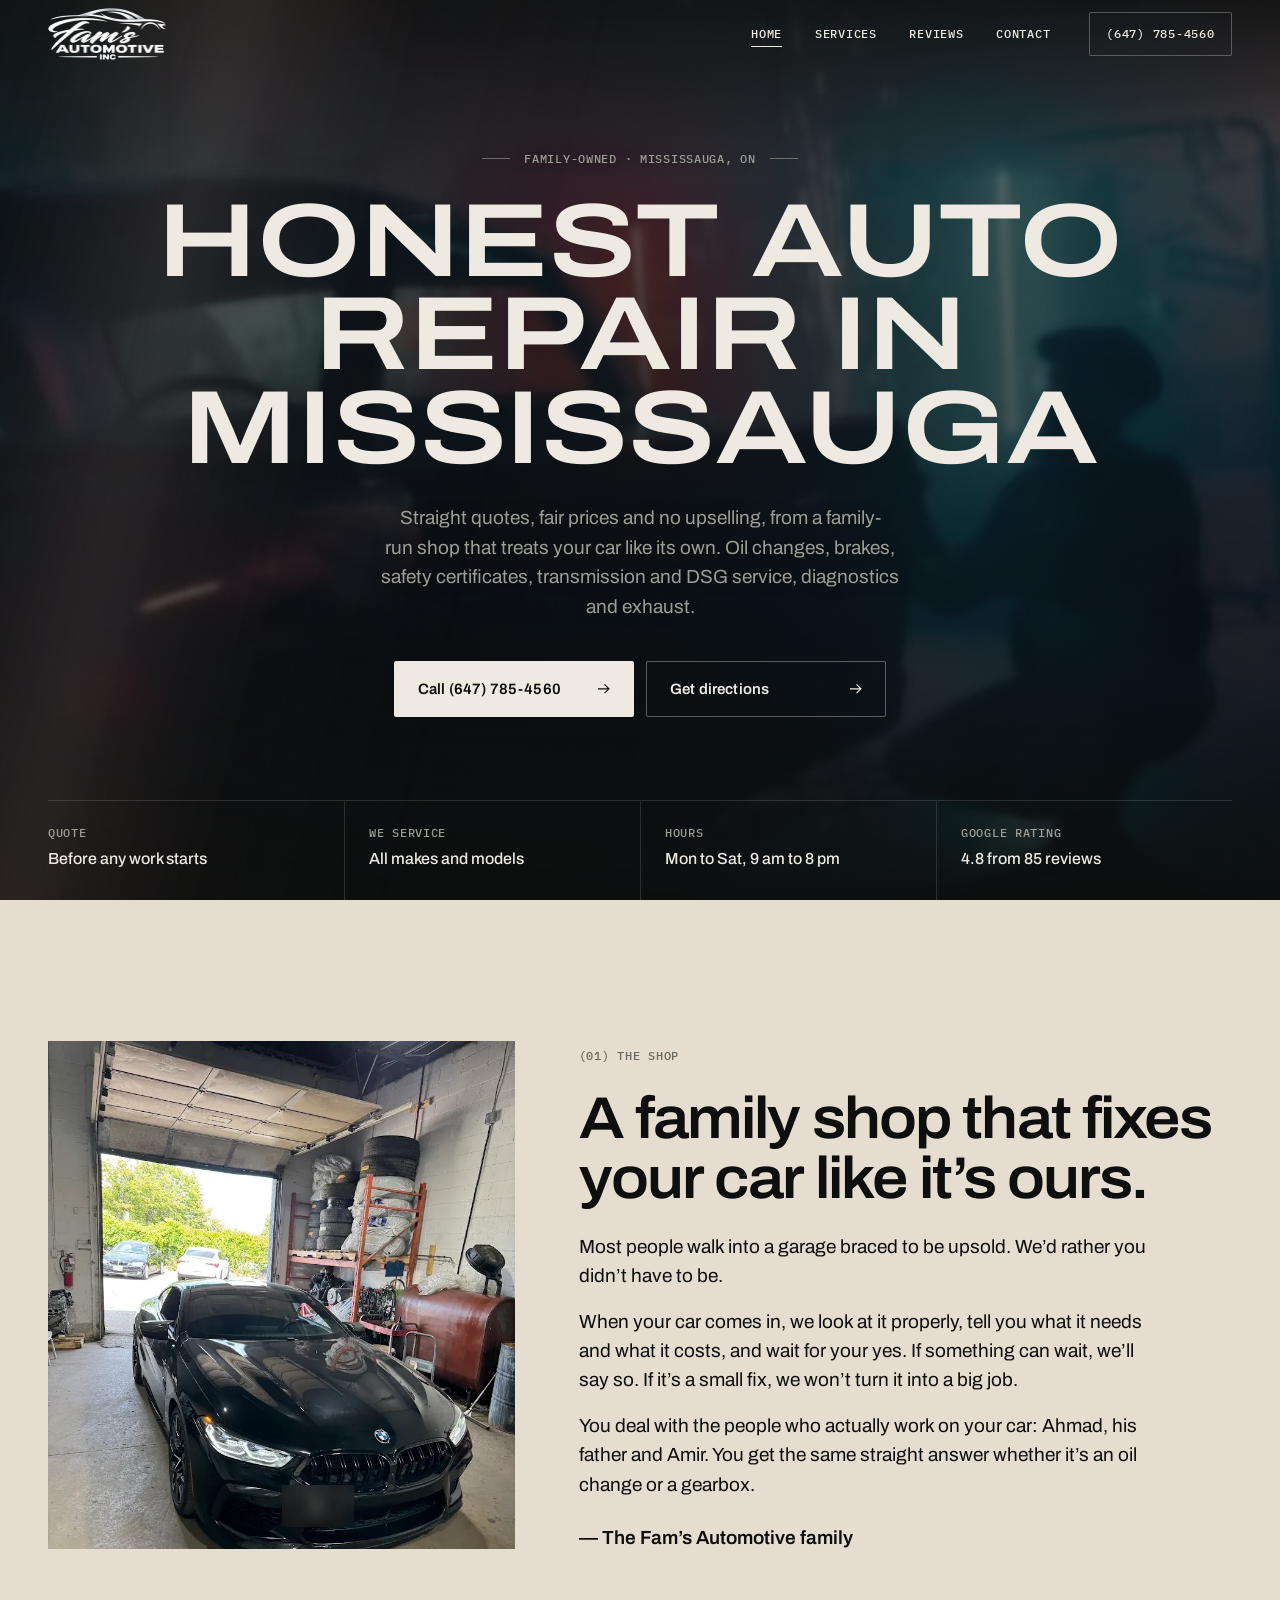
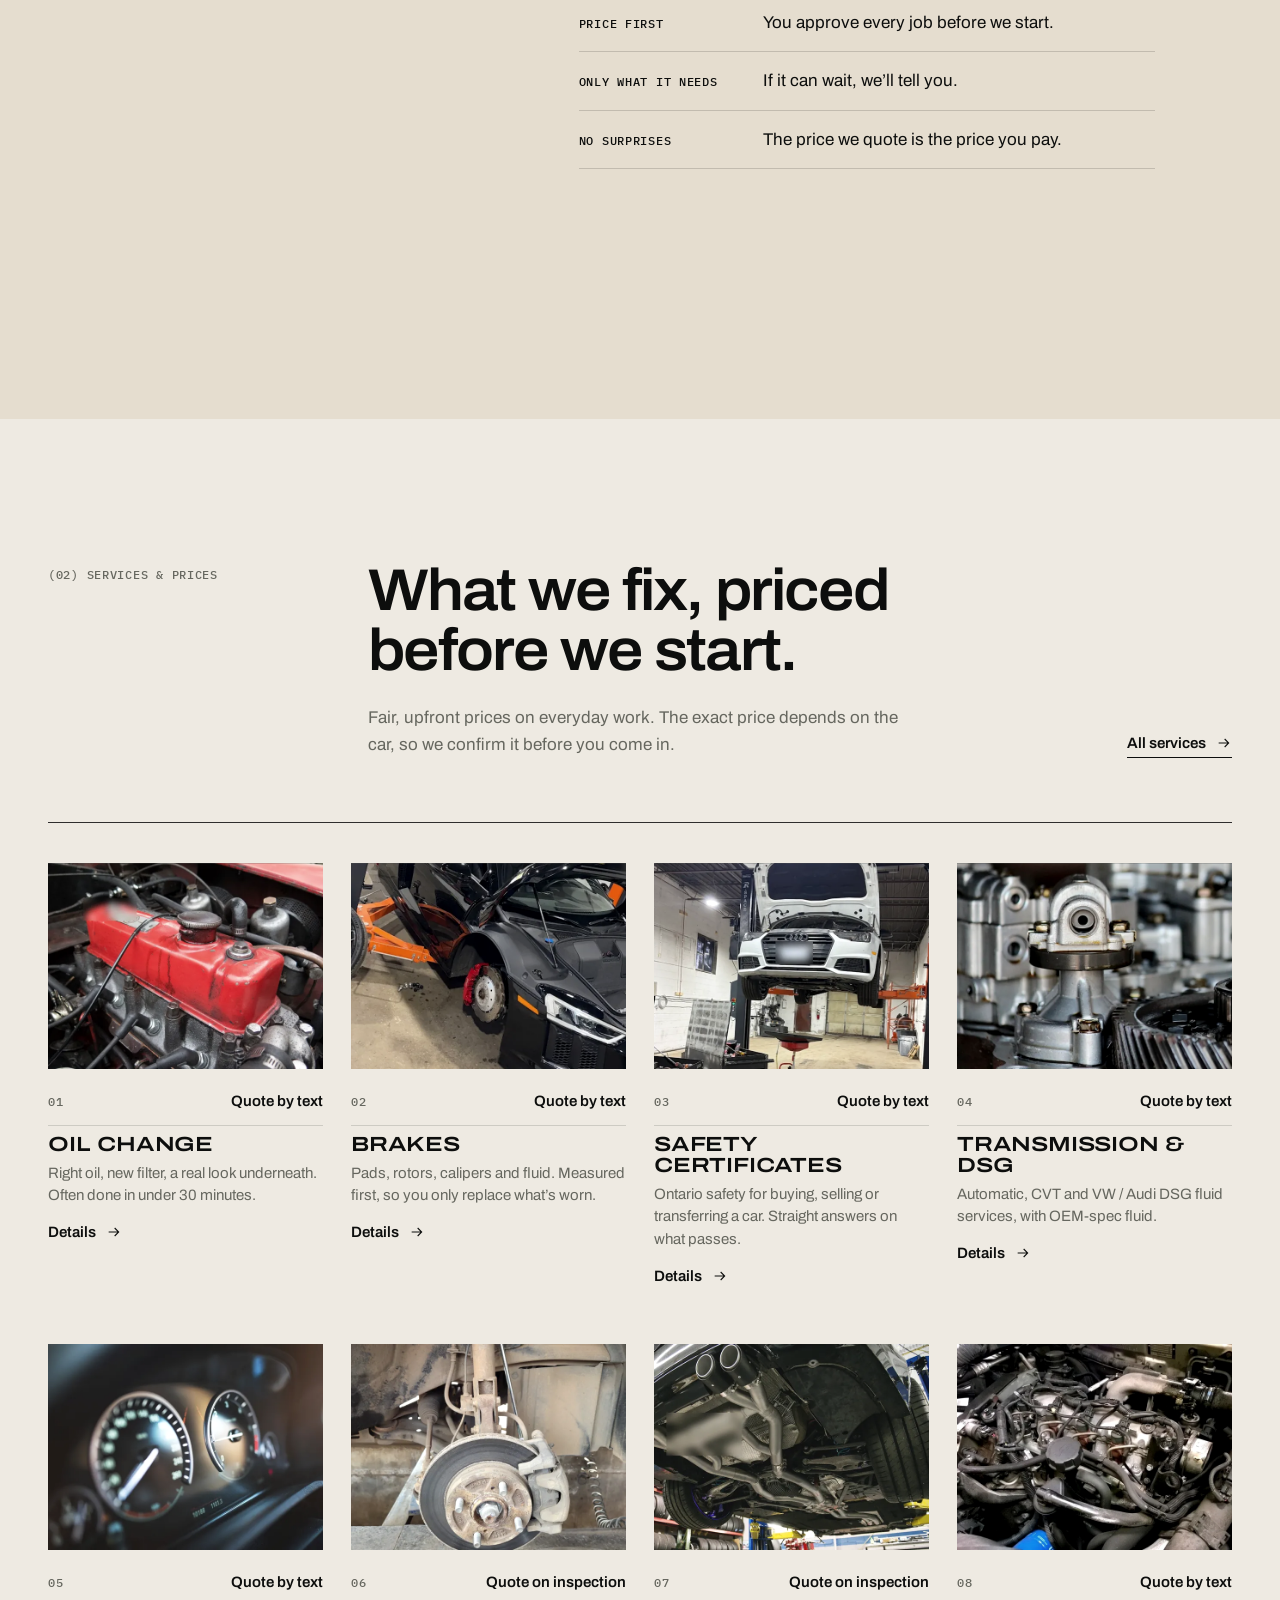
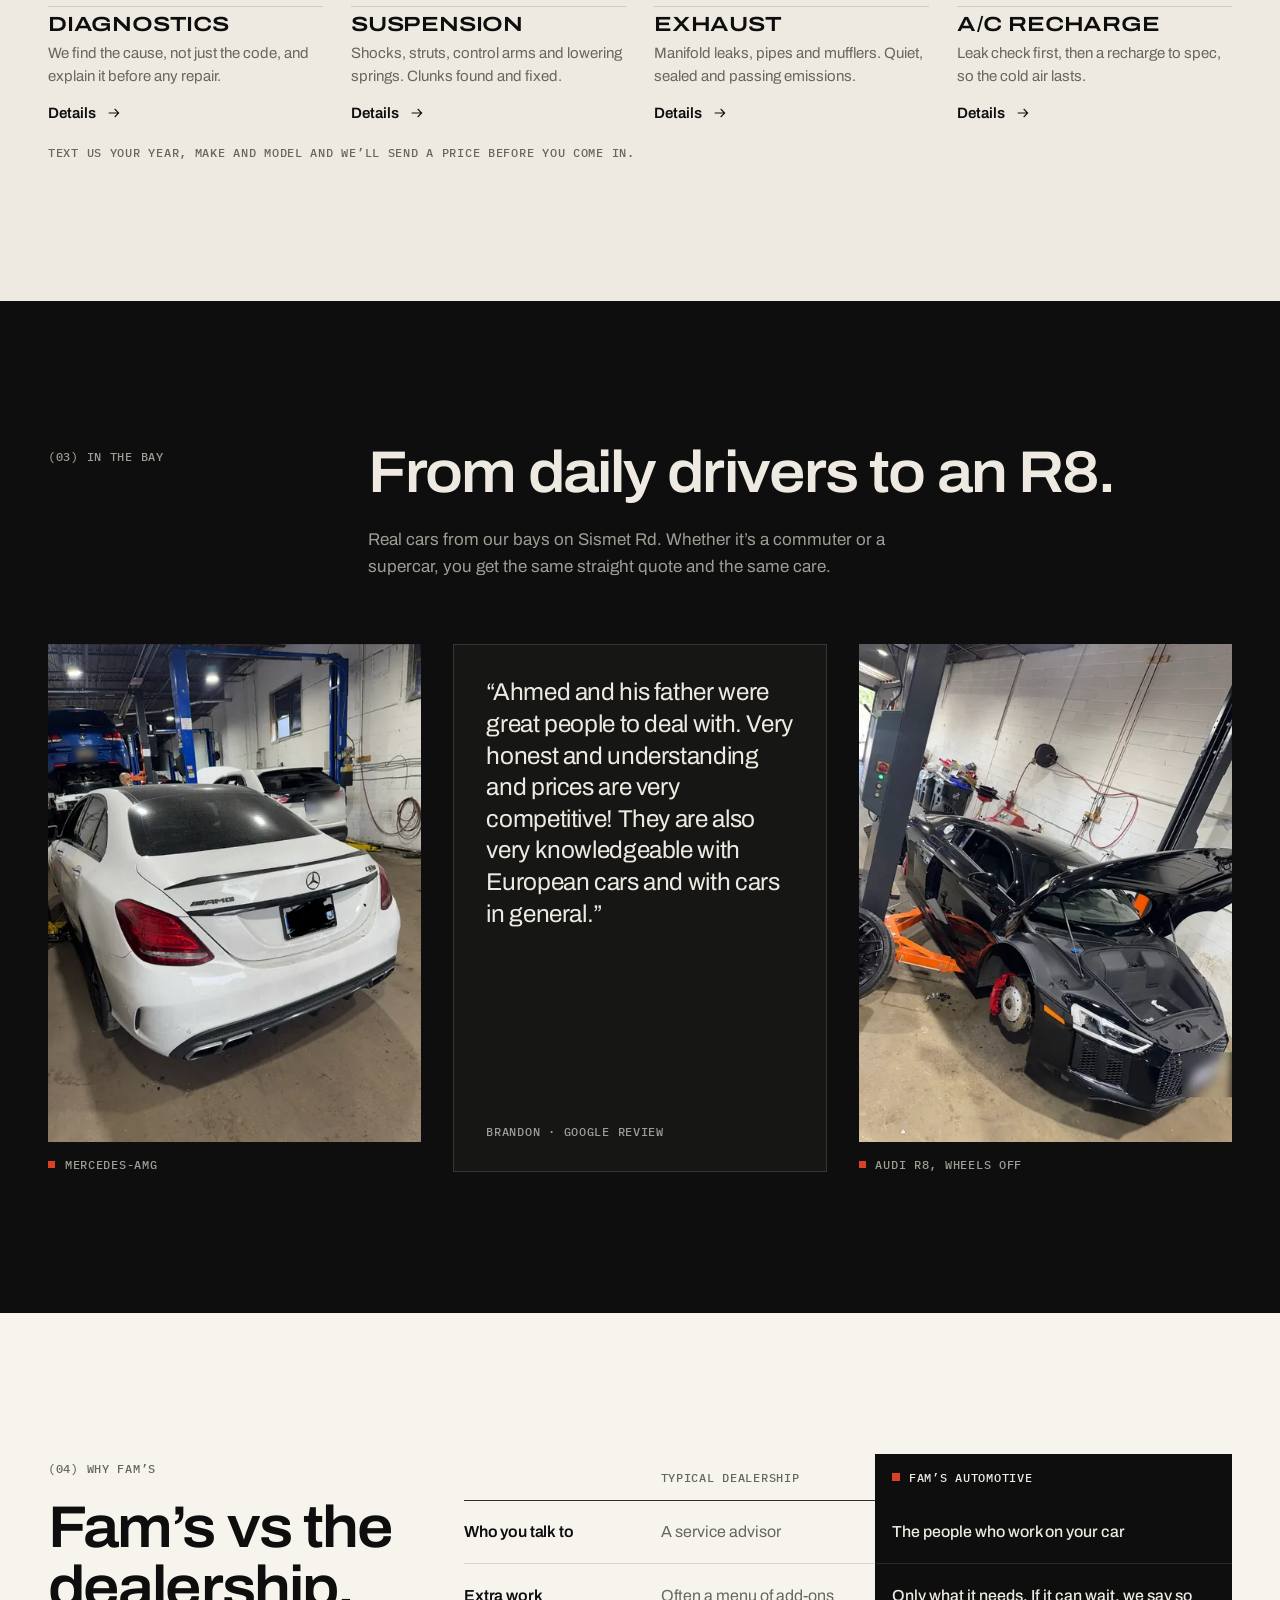
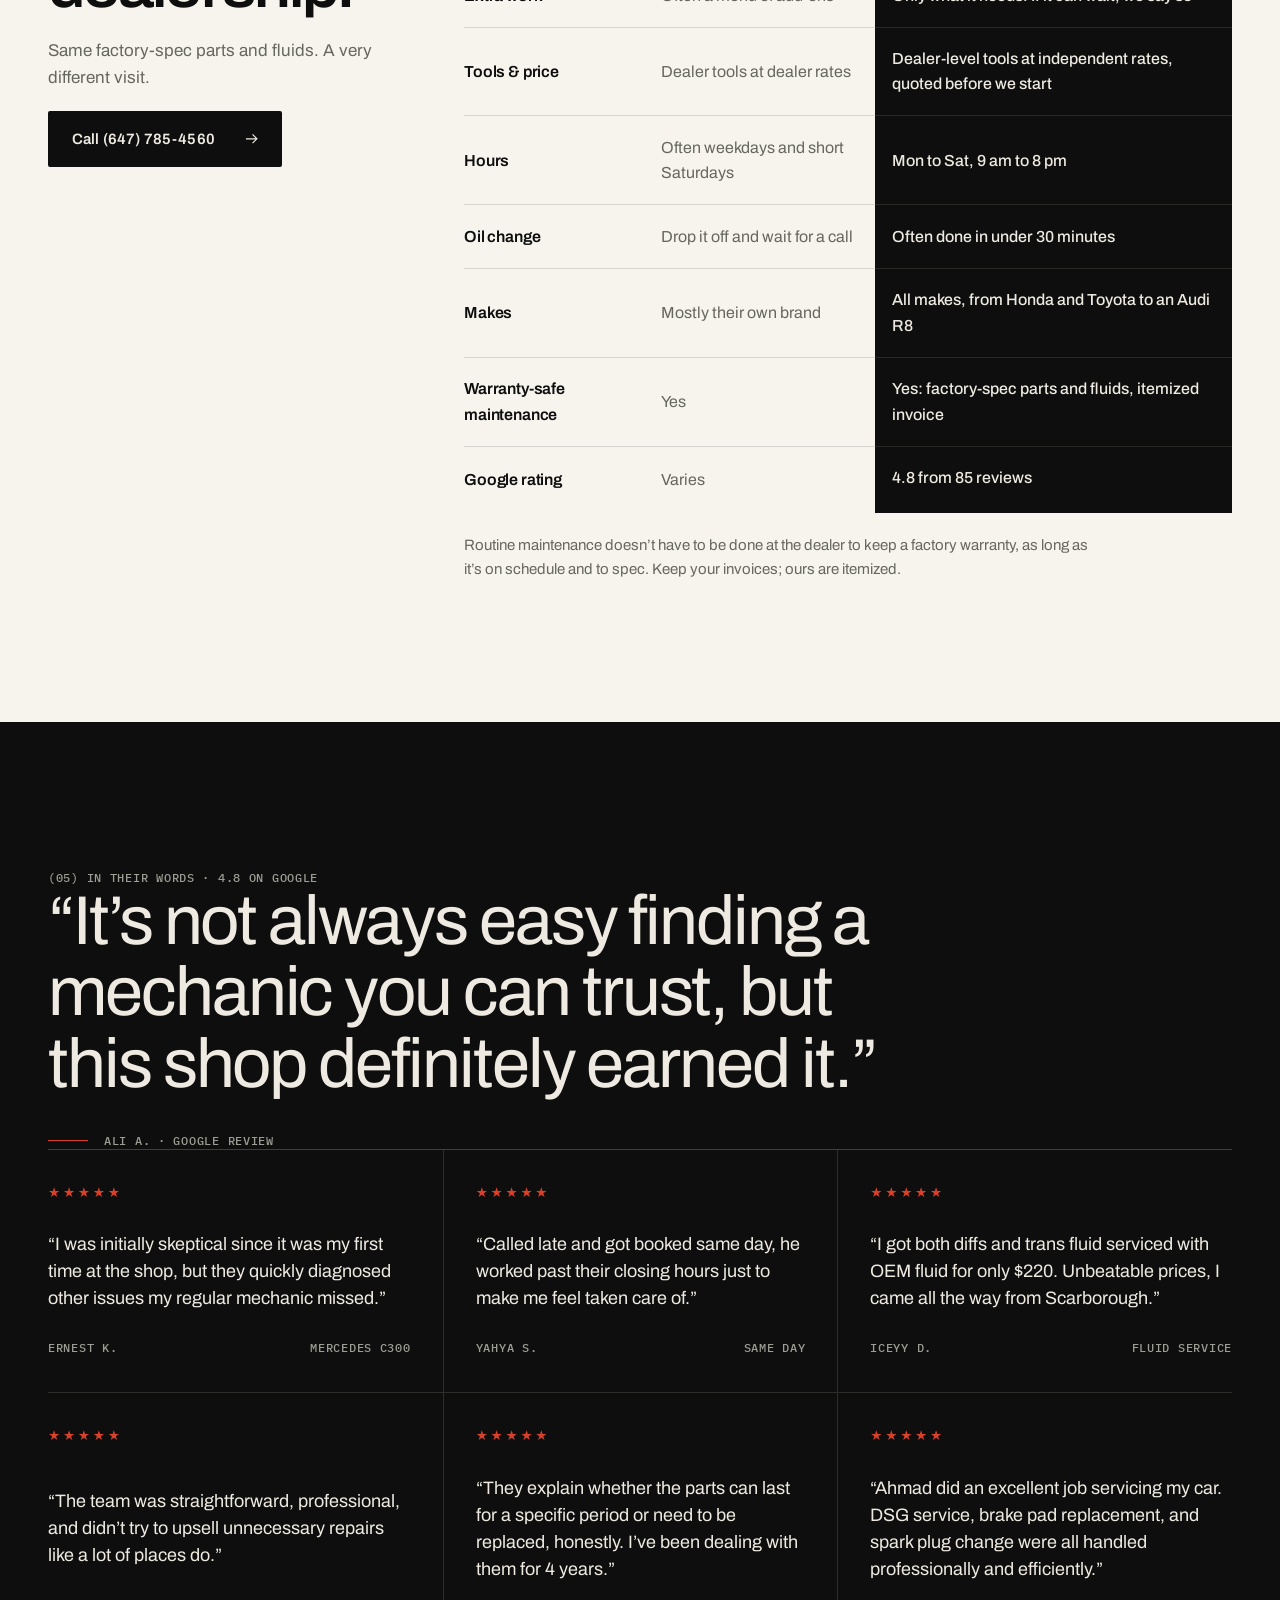
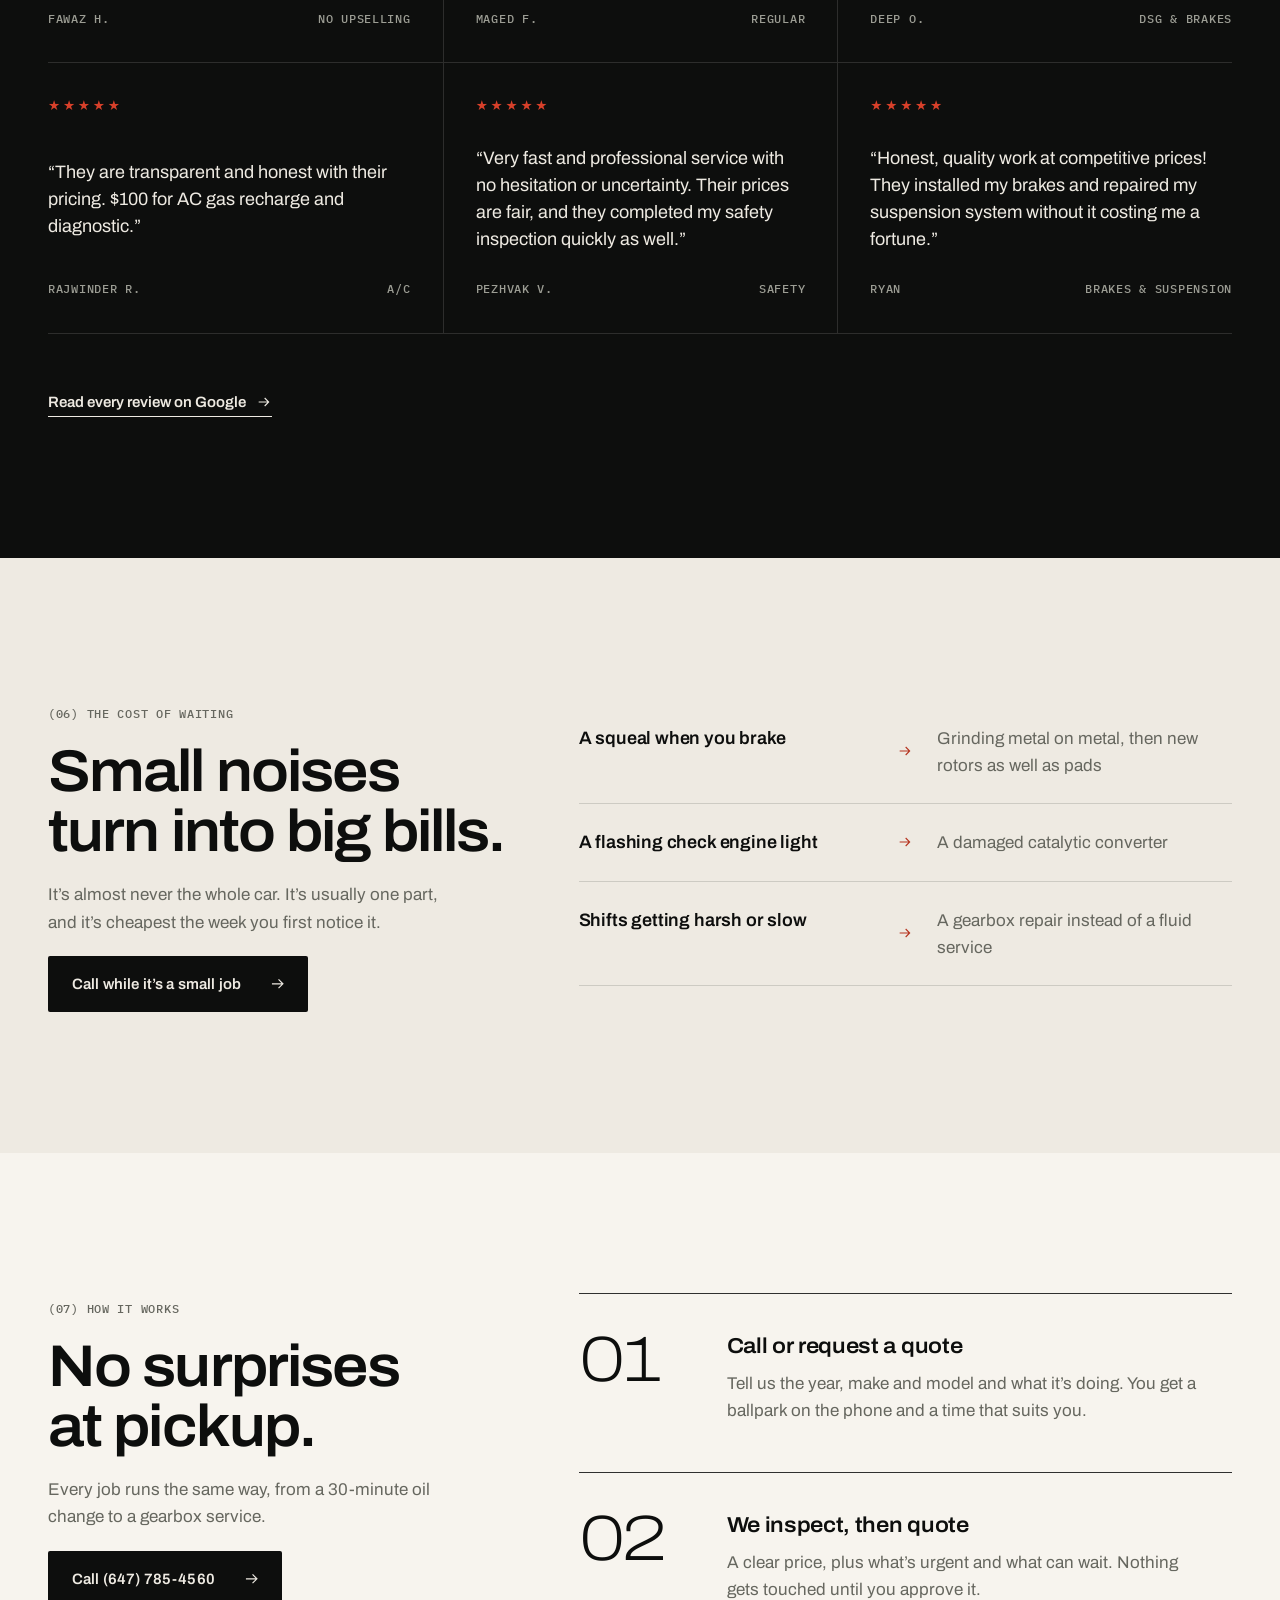
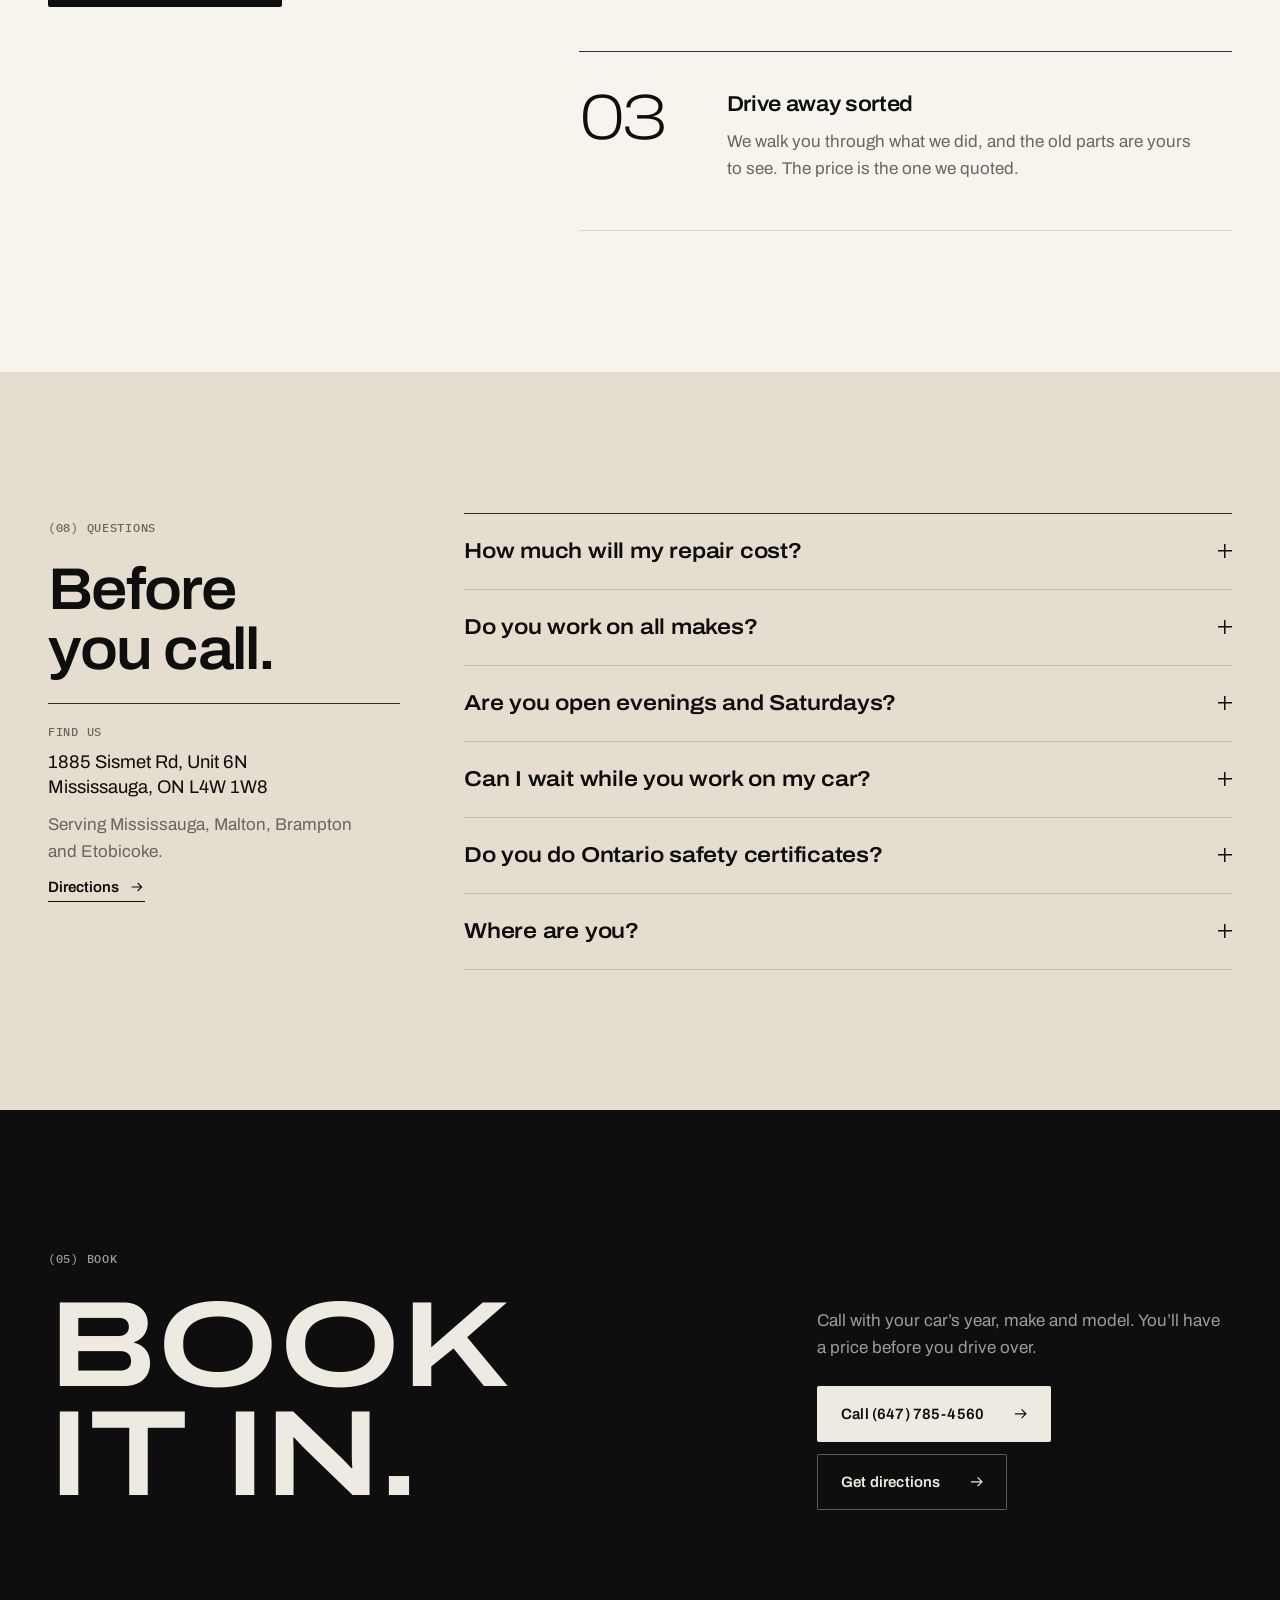
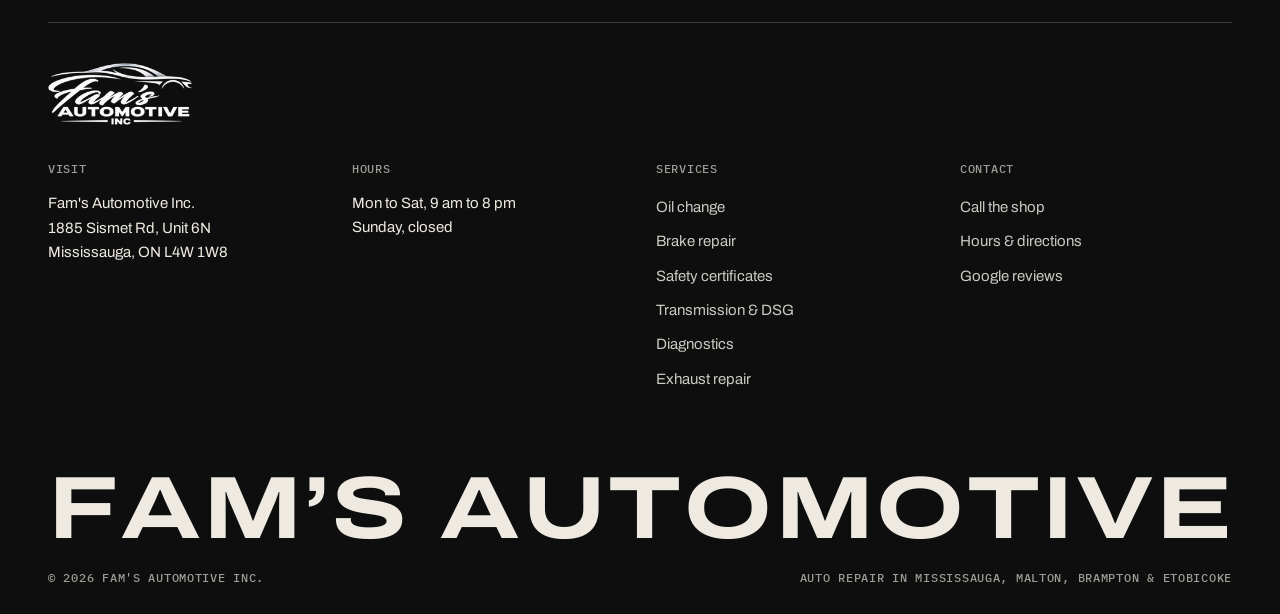
==== commit cd0167bd: "Desktop hero video: blurred garage clip, phone clip unchanged From the supplied 13s cut (Pexels 4488" ====
--- a/index.html
+++ b/index.html
@@ -27,7 +27,7 @@
   <link rel="apple-touch-icon" href="images/apple-touch-icon.png">
   <link rel="manifest" href="site.webmanifest">
   <link rel="preload" href="fonts/archivo-var.woff2" as="font" type="font/woff2" crossorigin>
-  <link rel="stylesheet" href="css/styles.css?v=20261027a">
+  <link rel="stylesheet" href="css/styles.css?v=20261027b">
   <script>document.documentElement.classList.add('js')</script>
 
   <script type="application/ld+json">
@@ -117,7 +117,7 @@
 
   <main id="main">
     <section class="hero on-ink" aria-labelledby="hero-title">
-      <div class="hero__bg" aria-hidden="true"><video class="hero__video" muted loop playsinline preload="none" tabindex="-1" data-webm="images/hero-mobile.webm" data-mp4="images/hero-mobile.mp4"></video><div class="hero__shade"></div><div class="hero__sheen"></div><div class="hero__sheen hero__sheen--warm"></div></div>
+      <div class="hero__bg" aria-hidden="true"><video class="hero__video" muted loop playsinline preload="none" tabindex="-1" data-webm="images/hero-mobile.webm" data-mp4="images/hero-mobile.mp4" data-desk-webm="images/hero-desktop-1080.webm" data-desk-mp4="images/hero-desktop-1080.mp4" data-desk-mp4-sm="images/hero-desktop-720.mp4" data-desk-still="images/hero-desktop-still.jpg"></video><div class="hero__shade"></div><div class="hero__sheen"></div><div class="hero__sheen hero__sheen--warm"></div></div>
       <div class="hero__main">
         <div class="wrap hero__inner">
           <p class="hero__kicker label in" style="--d:0">Family-owned &middot; Mississauga, ON</p>
@@ -387,6 +387,6 @@
     <a href="sms:+16477854560?&amp;body=Hi%20Ahmad%2C%20I%27d%20like%20a%20quote.%20My%20car%20is%20a%20(year%2C%20make%2C%20model)%20and%20it%20needs%3A%20"><svg viewBox="0 0 24 24" aria-hidden="true"><path d="M4 5h16v11H9l-5 4z"/><path d="M8 9.5h8M8 12.5h5"/></svg> Text for a quote</a>
   </nav>
 
-  <script src="js/main.js?v=20261027a" defer></script>
+  <script src="js/main.js?v=20261027b" defer></script>
 </body>
 </html>
--- a/css/styles.css
+++ b/css/styles.css
@@ -218,19 +218,27 @@
   filter: blur(18px);
   transform: translateX(-18%);
 }
-/* Phone-only hero video (portrait clip). Desktop keeps the light band: the clip would have to be
-   blown up and cropped to a thin strip there. main.js only loads it on phones. */
-.hero__video, .hero__shade { display: none; }
+/* Hero video. Phones: the portrait clip. Desktop: the landscape garage clip, blurred in the file itself
+   so background logos are unreadable and the headline stays the hero. main.js picks the files. */
+.hero__video { position: absolute; inset: 0; width: 100%; height: 100%; object-fit: cover; opacity: 0; transition: opacity 1.4s var(--ease); }
+.hero__video.is-playing { opacity: 0.8; }
+.hero__shade { position: absolute; inset: 0; }
+.hero__kicker, .hero__sub, .hero__note { text-shadow: 0 1px 12px rgba(0, 0, 0, 0.5); }
 @media (max-width: 59.99rem) {
-  .hero__video { display: block; position: absolute; inset: 0; width: 100%; height: 100%; object-fit: cover; opacity: 0; transition: opacity 1.4s var(--ease); }
-  .hero__video.is-playing { opacity: 0.8; }
-  .hero__kicker, .hero__sub, .hero__note { text-shadow: 0 1px 12px rgba(0, 0, 0, 0.5); }
   .hero__shade {
-    display: block; position: absolute; inset: 0;
     background:
       linear-gradient(to bottom, rgba(13, 14, 13, 0.85) 0%, rgba(13, 14, 13, 0) 26%),
       linear-gradient(to top, rgba(13, 14, 13, 0.85) 0%, rgba(13, 14, 13, 0) 35%),
       radial-gradient(110% 60% at 50% 46%, rgba(13, 14, 13, 0.72) 0%, rgba(13, 14, 13, 0.24) 100%);
+  }
+}
+@media (min-width: 60rem) {
+  .hero__video.is-playing, .hero__video.is-still { opacity: 0.6; }
+  .hero__shade {
+    background:
+      linear-gradient(to bottom, rgba(13, 14, 13, 0.8) 0%, rgba(13, 14, 13, 0) 20%),
+      linear-gradient(to top, rgba(13, 14, 13, 0.92) 0%, rgba(13, 14, 13, 0) 32%),
+      radial-gradient(58% 52% at 50% 44%, rgba(13, 14, 13, 0.7) 0%, rgba(13, 14, 13, 0.32) 100%);
   }
 }
 .hero__sheen--warm {
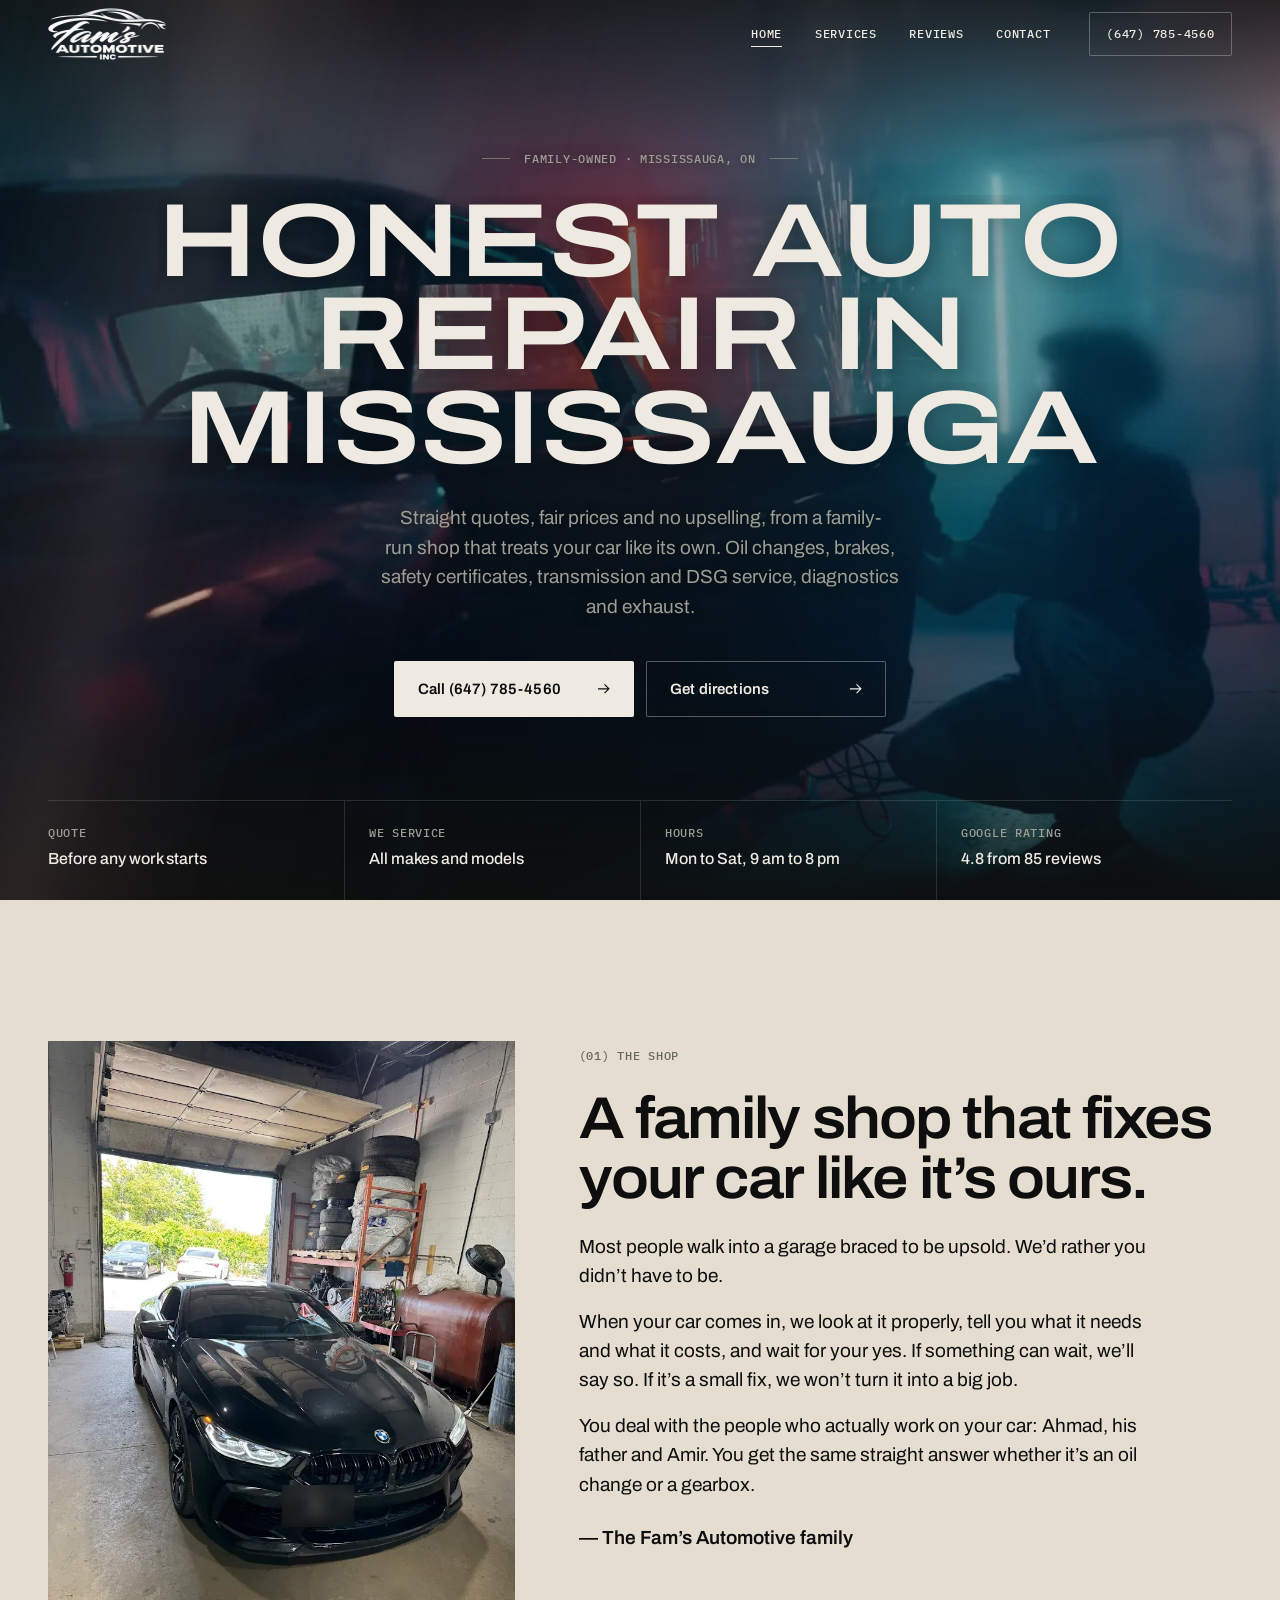
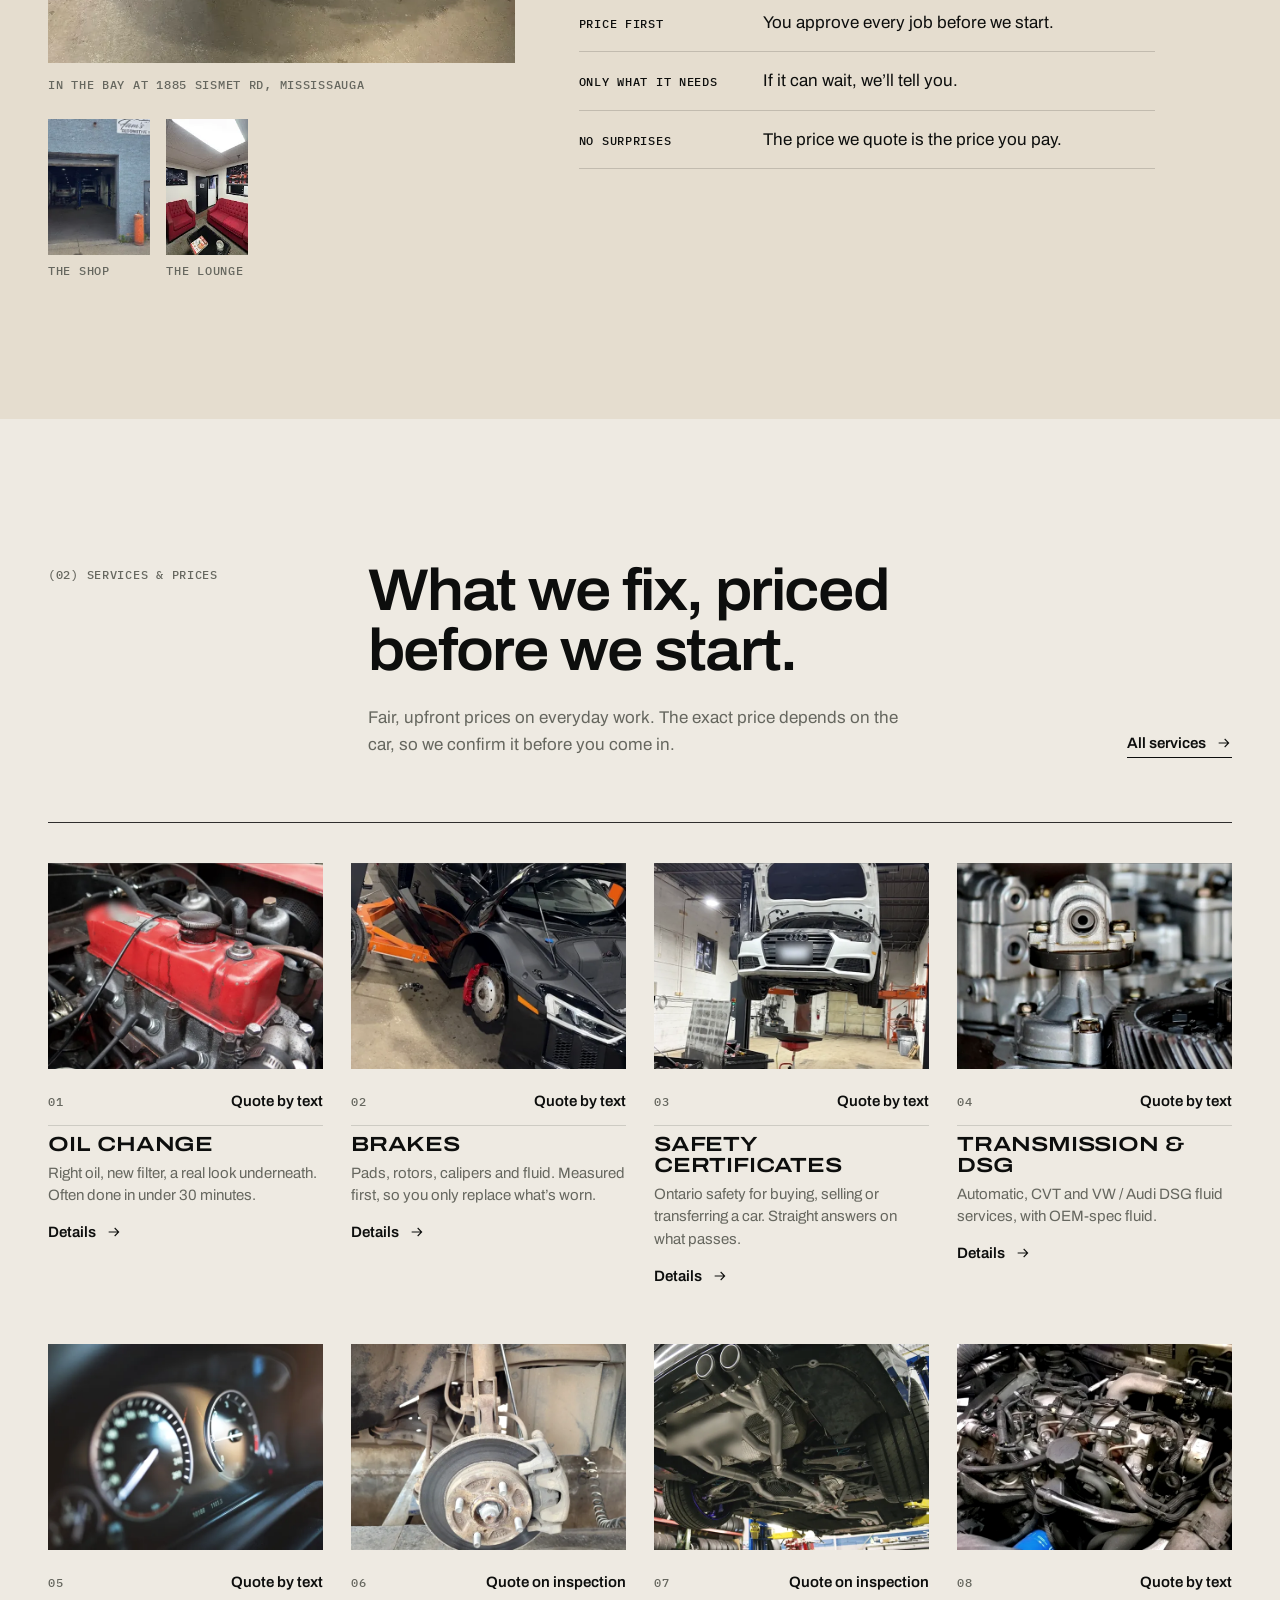
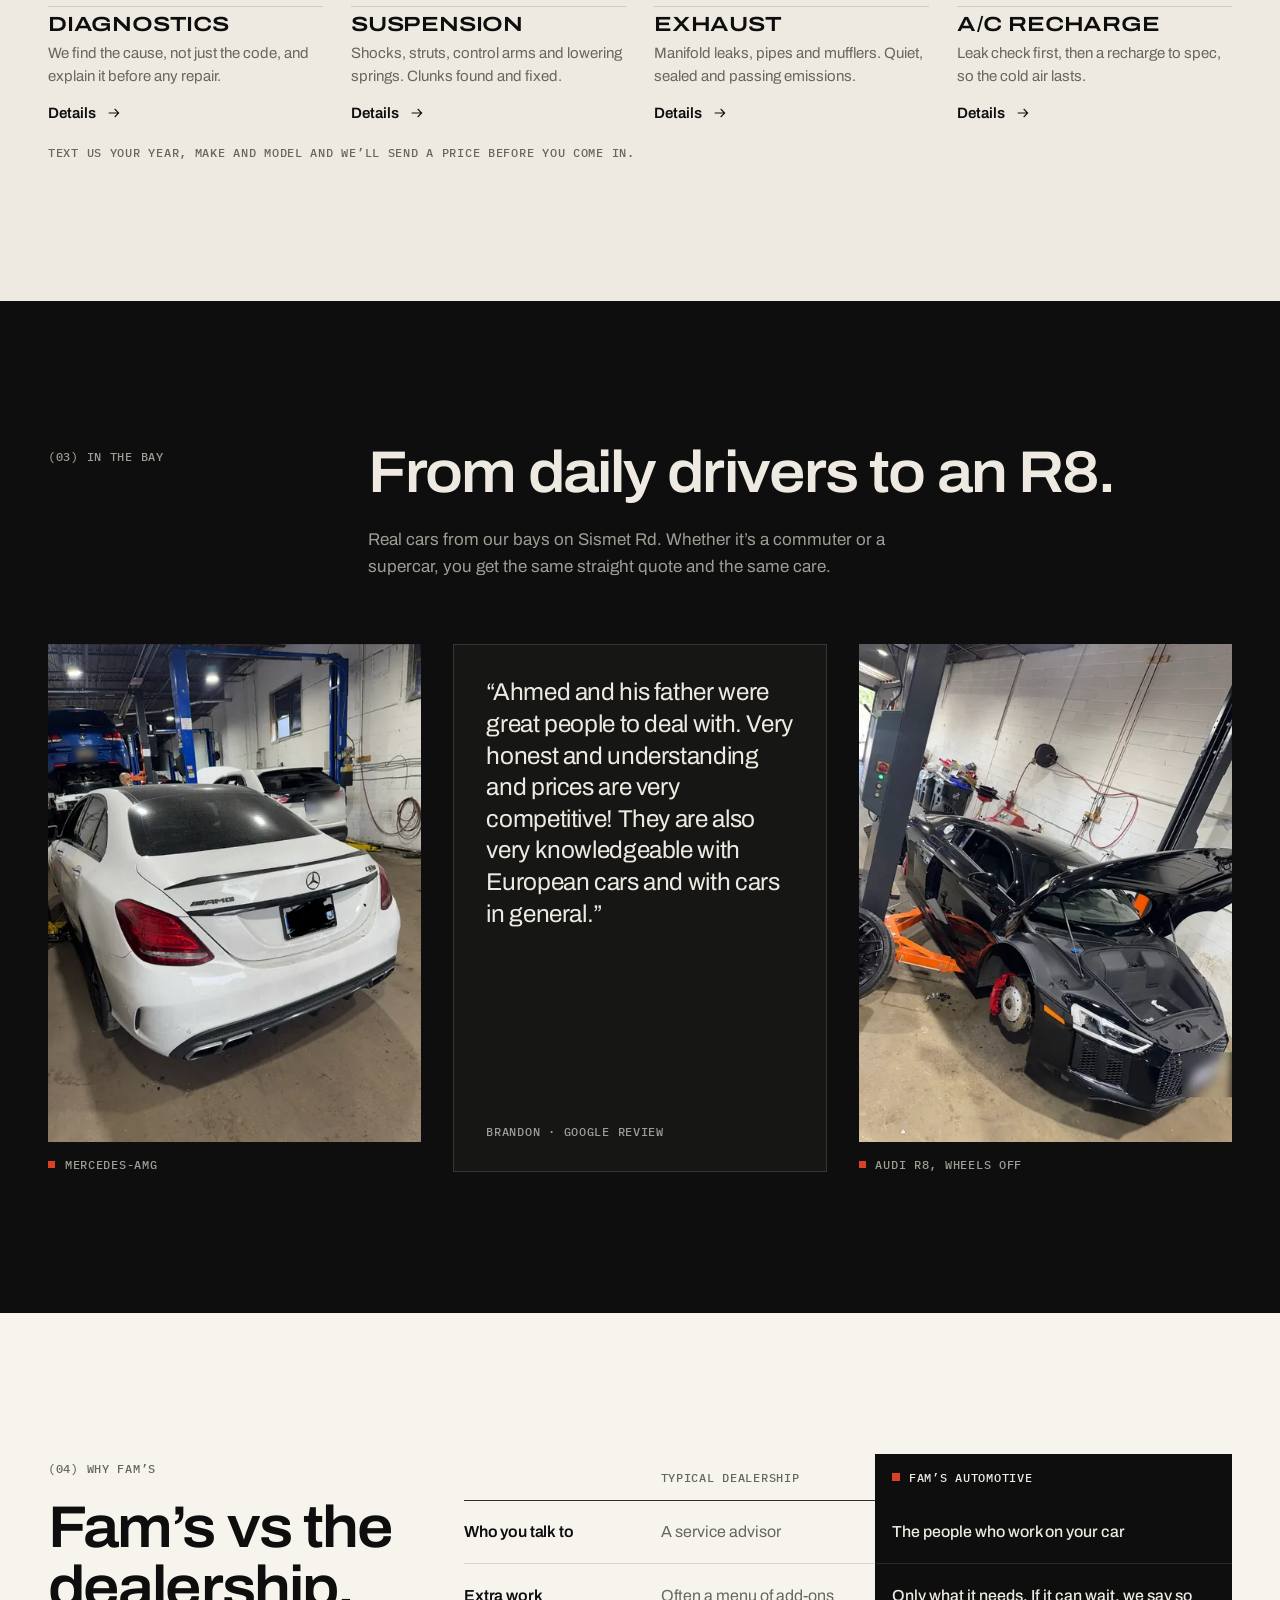
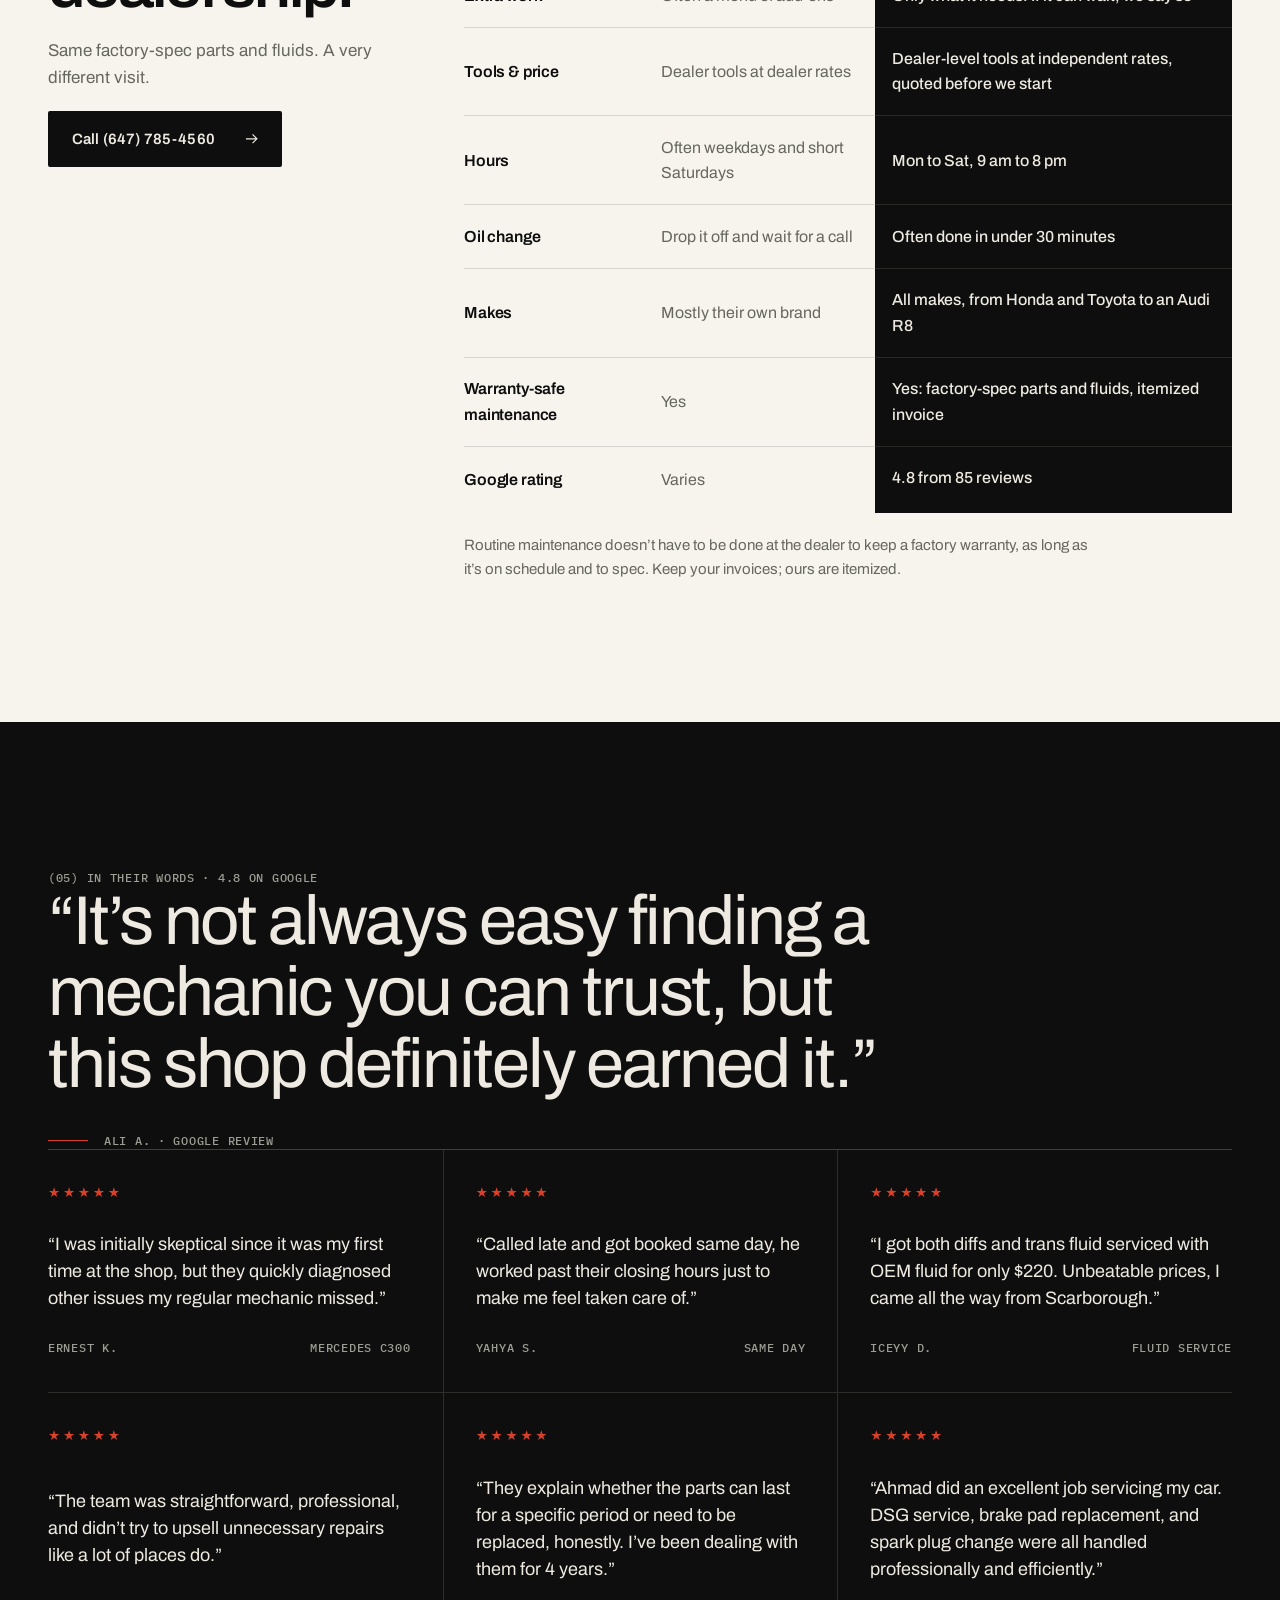
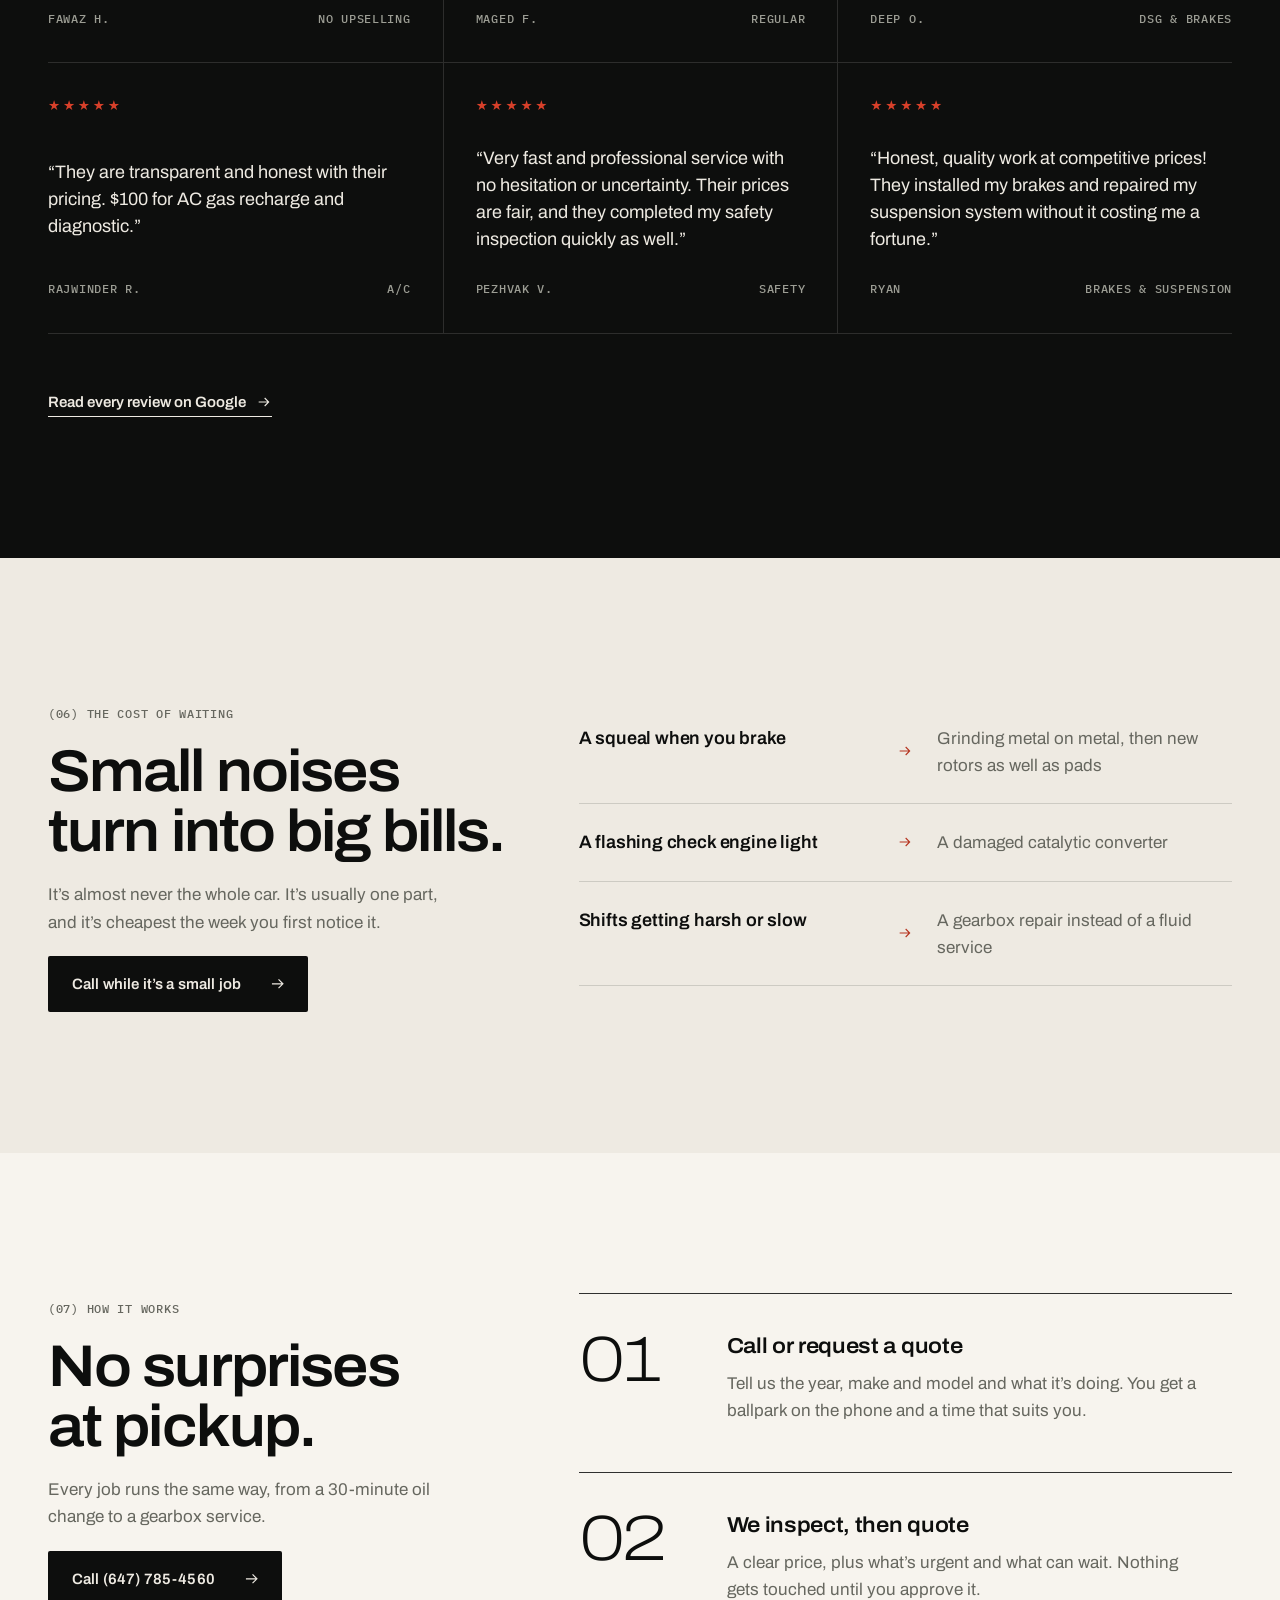
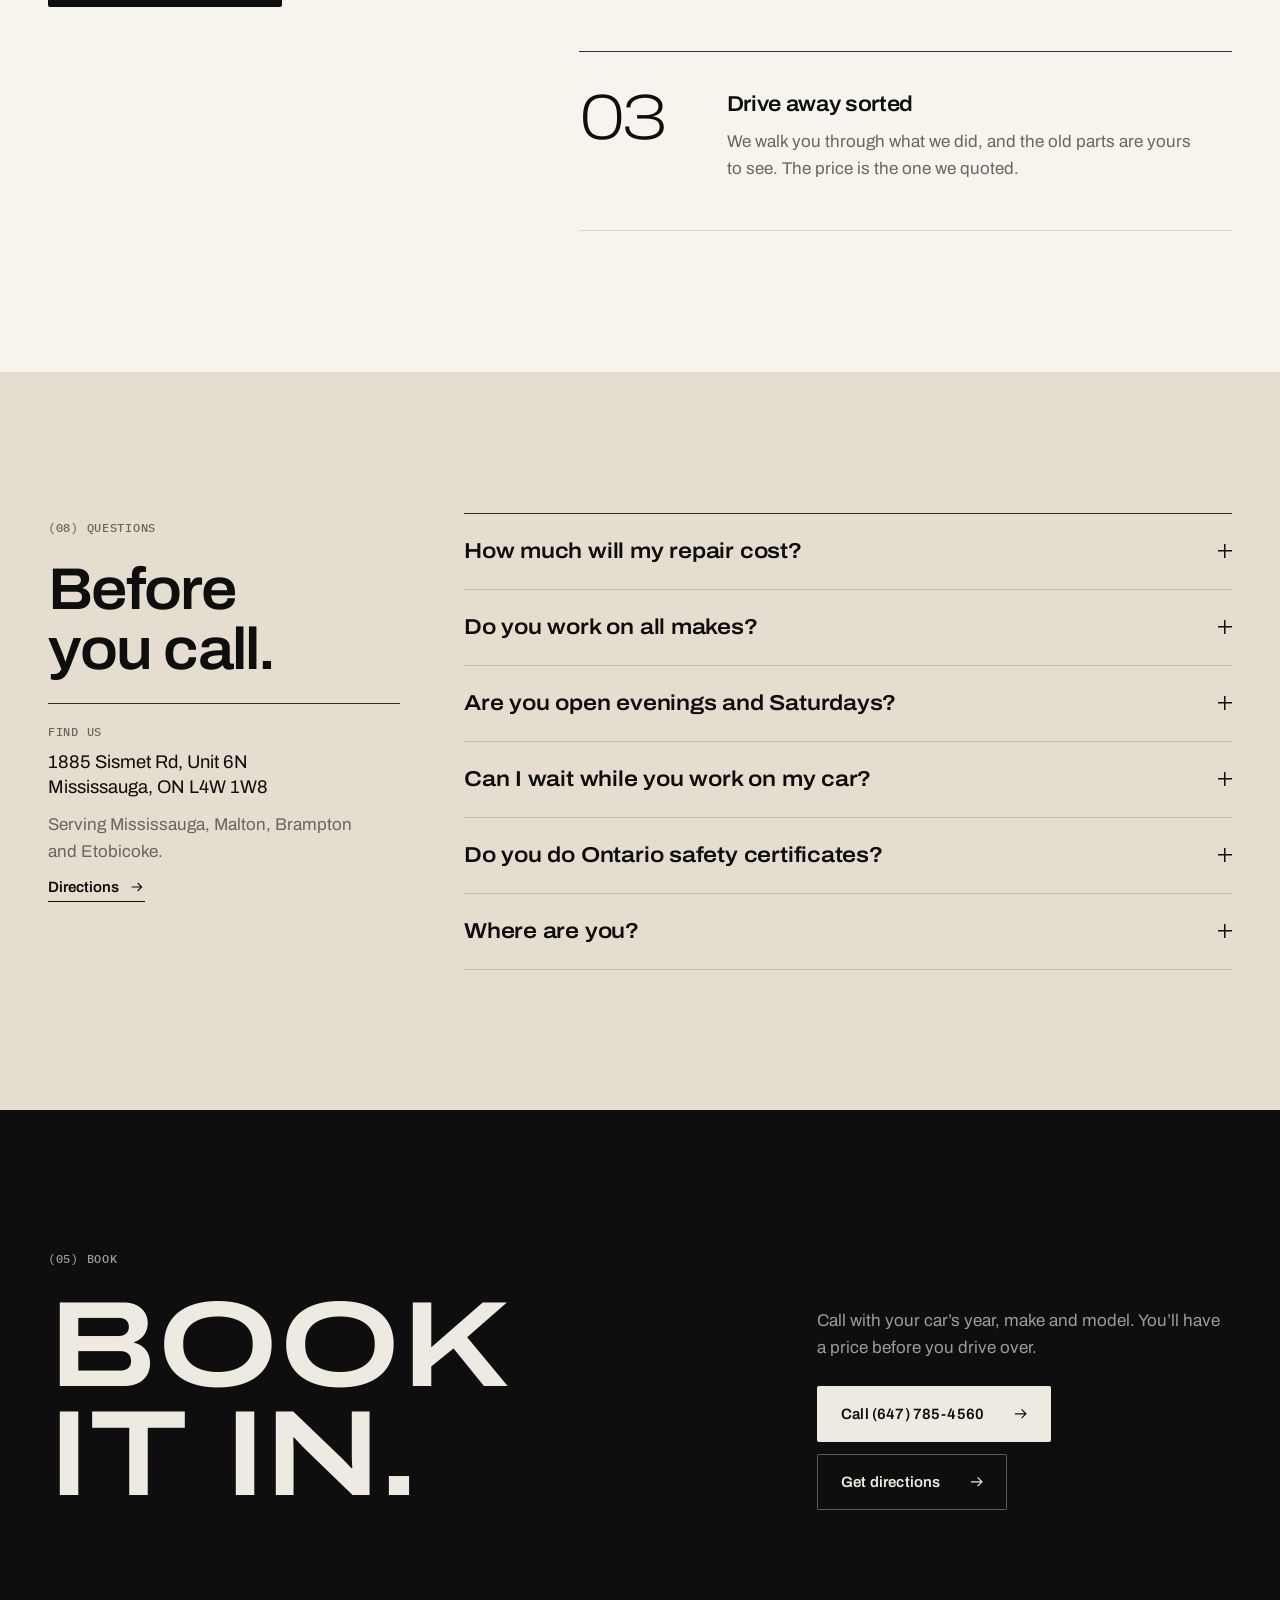
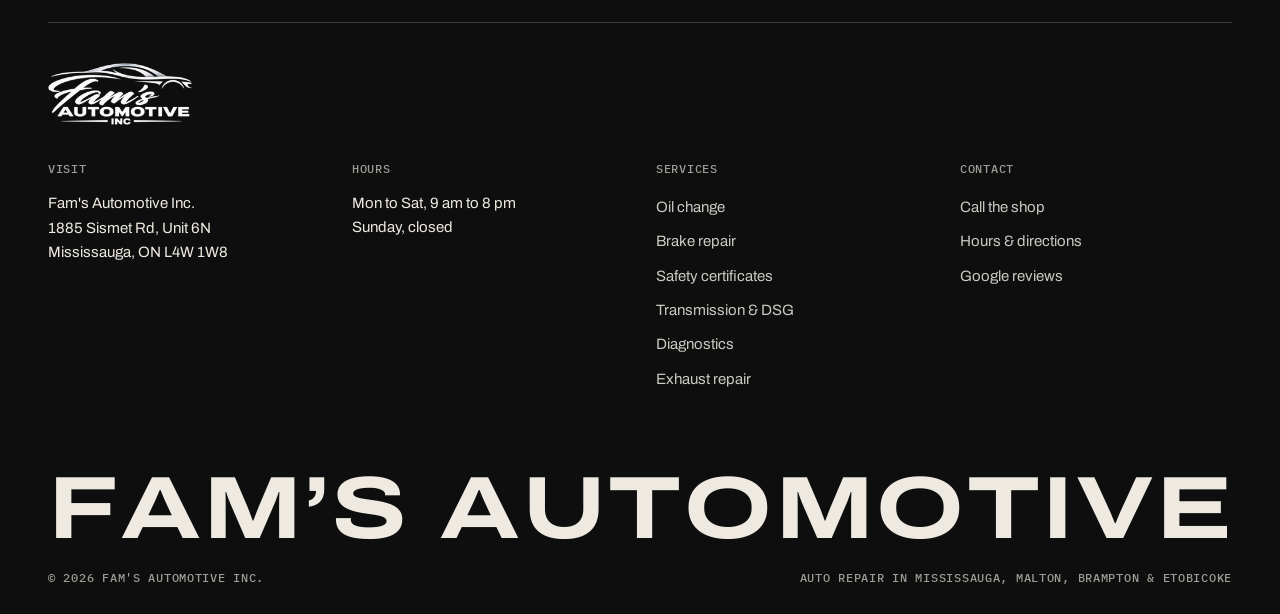
==== commit 9a464128: "Desktop hero video: sharp, blur only where the logos are Replaces the whole-frame blur with a feathe" ====
--- a/index.html
+++ b/index.html
@@ -27,7 +27,7 @@
   <link rel="apple-touch-icon" href="images/apple-touch-icon.png">
   <link rel="manifest" href="site.webmanifest">
   <link rel="preload" href="fonts/archivo-var.woff2" as="font" type="font/woff2" crossorigin>
-  <link rel="stylesheet" href="css/styles.css?v=20261027b">
+  <link rel="stylesheet" href="css/styles.css?v=20261027c">
   <script>document.documentElement.classList.add('js')</script>
 
   <script type="application/ld+json">
@@ -387,6 +387,6 @@
     <a href="sms:+16477854560?&amp;body=Hi%20Ahmad%2C%20I%27d%20like%20a%20quote.%20My%20car%20is%20a%20(year%2C%20make%2C%20model)%20and%20it%20needs%3A%20"><svg viewBox="0 0 24 24" aria-hidden="true"><path d="M4 5h16v11H9l-5 4z"/><path d="M8 9.5h8M8 12.5h5"/></svg> Text for a quote</a>
   </nav>
 
-  <script src="js/main.js?v=20261027b" defer></script>
+  <script src="js/main.js?v=20261027c" defer></script>
 </body>
 </html>
--- a/css/styles.css
+++ b/css/styles.css
@@ -233,13 +233,14 @@
   }
 }
 @media (min-width: 60rem) {
-  .hero__video.is-playing, .hero__video.is-still { opacity: 0.6; }
+  .hero__video.is-playing, .hero__video.is-still { opacity: 0.9; }
   .hero__shade {
     background:
-      linear-gradient(to bottom, rgba(13, 14, 13, 0.8) 0%, rgba(13, 14, 13, 0) 20%),
-      linear-gradient(to top, rgba(13, 14, 13, 0.92) 0%, rgba(13, 14, 13, 0) 32%),
-      radial-gradient(58% 52% at 50% 44%, rgba(13, 14, 13, 0.7) 0%, rgba(13, 14, 13, 0.32) 100%);
-  }
+      linear-gradient(to bottom, rgba(13, 14, 13, 0.7) 0%, rgba(13, 14, 13, 0) 18%),
+      linear-gradient(to top, rgba(13, 14, 13, 0.9) 0%, rgba(13, 14, 13, 0) 28%),
+      radial-gradient(42% 46% at 50% 44%, rgba(13, 14, 13, 0.62) 0%, rgba(13, 14, 13, 0.12) 100%);
+  }
+  .hero__title { text-shadow: 0 2px 24px rgba(0, 0, 0, 0.35); }
 }
 .hero__sheen--warm {
   background: linear-gradient(104deg, transparent 44%, rgba(216, 64, 42, 0.05) 50%, transparent 56%);
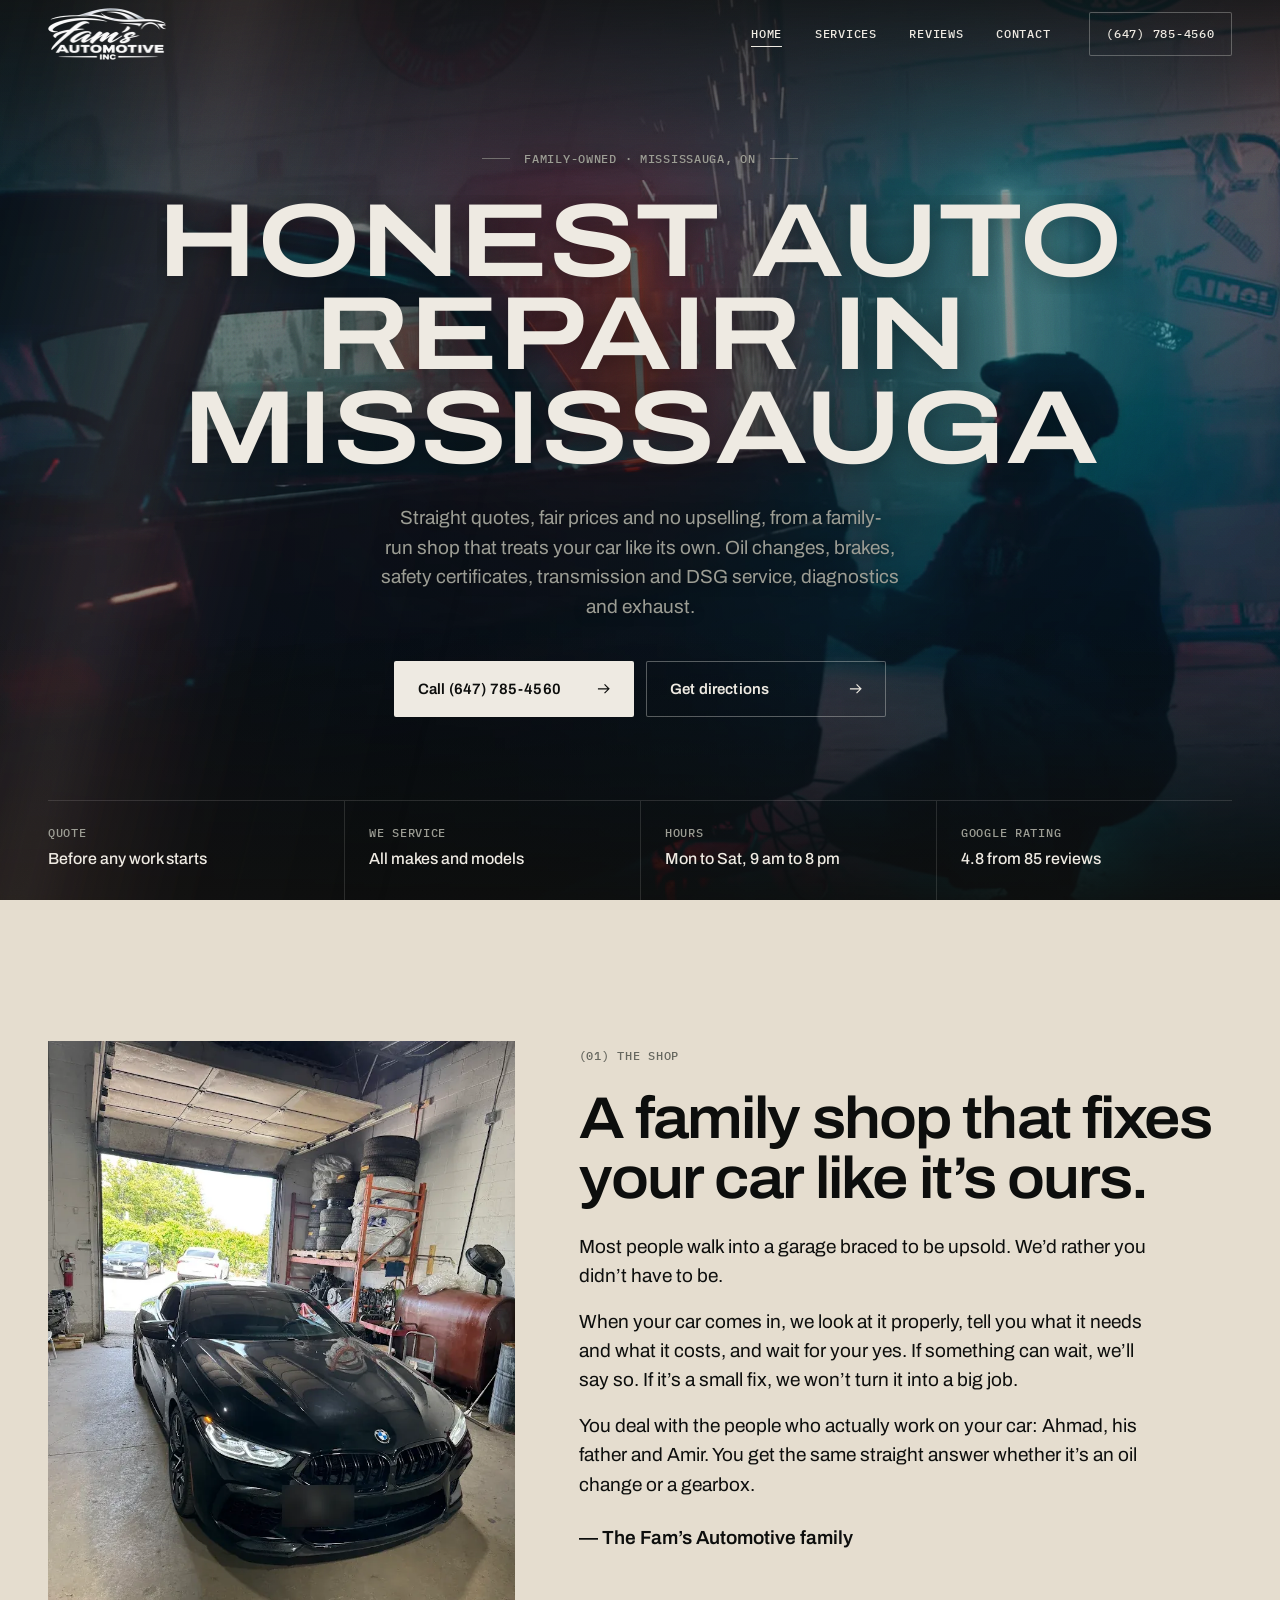
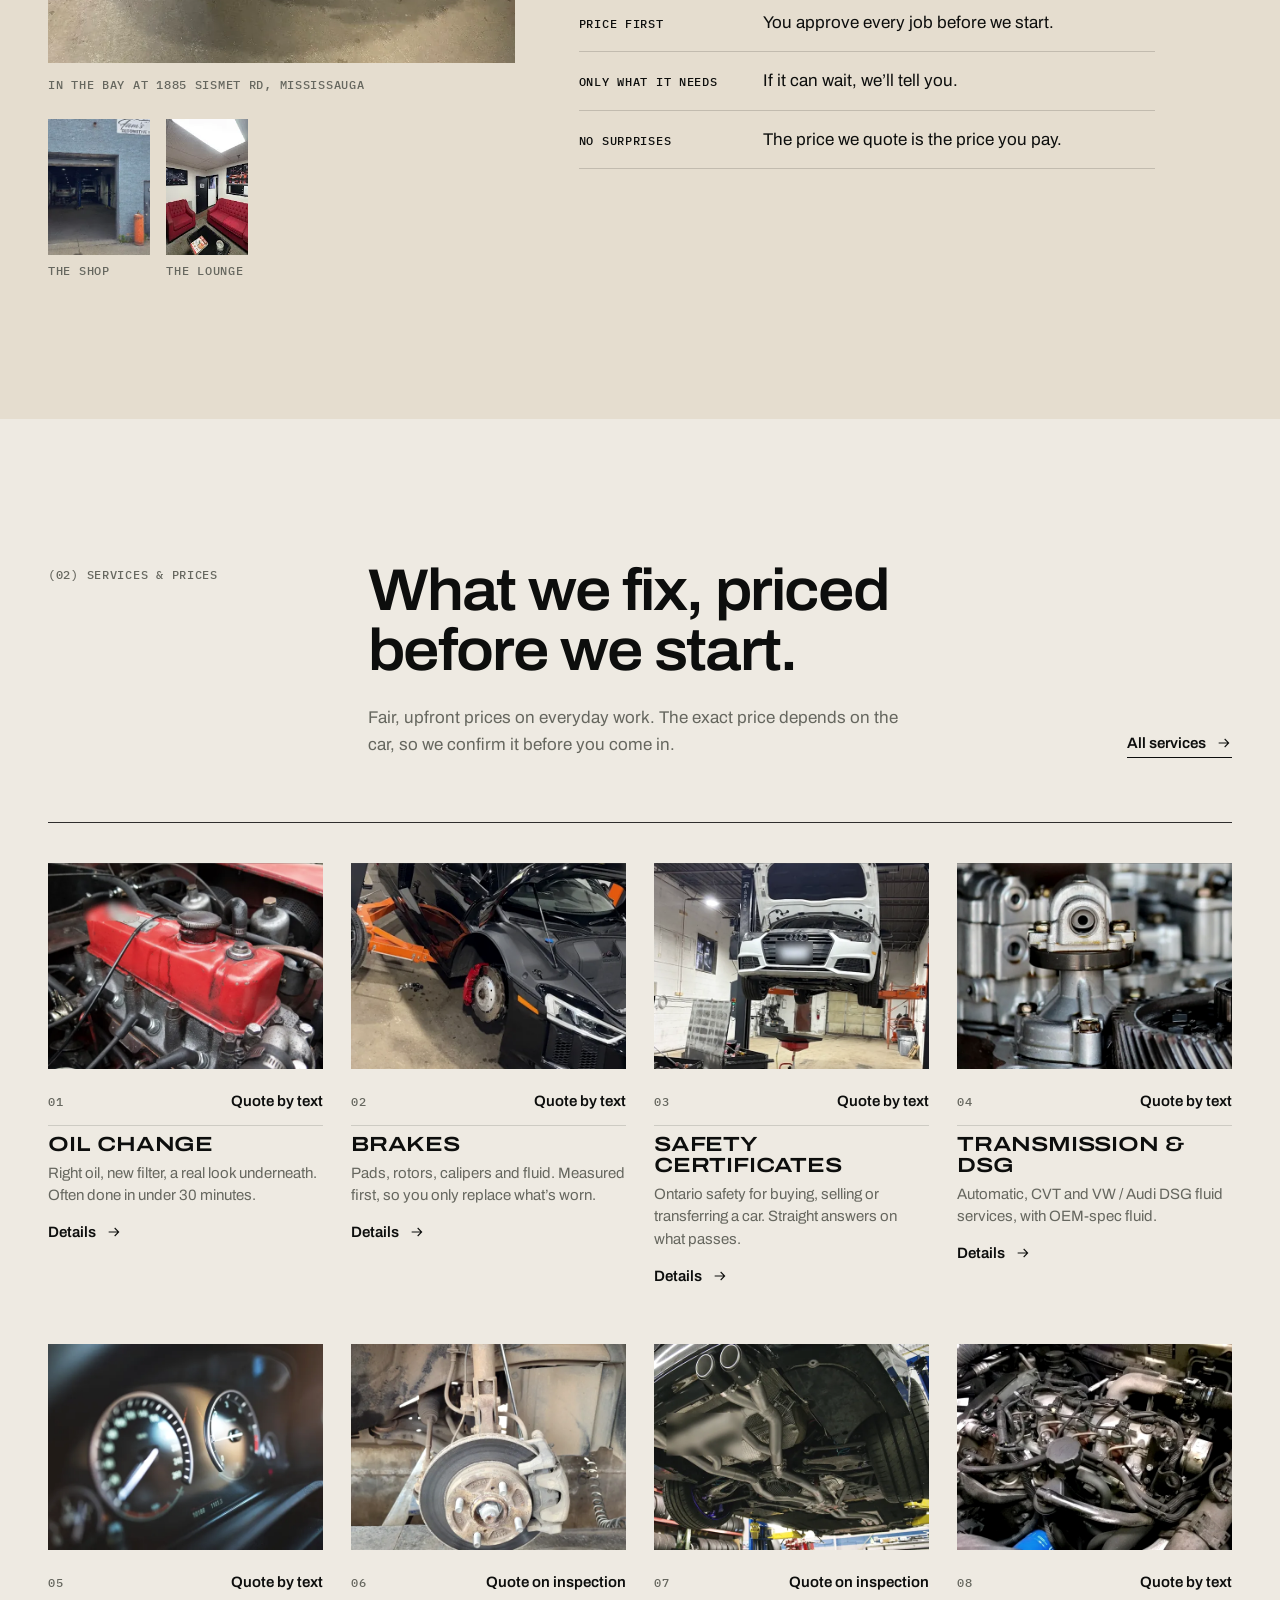
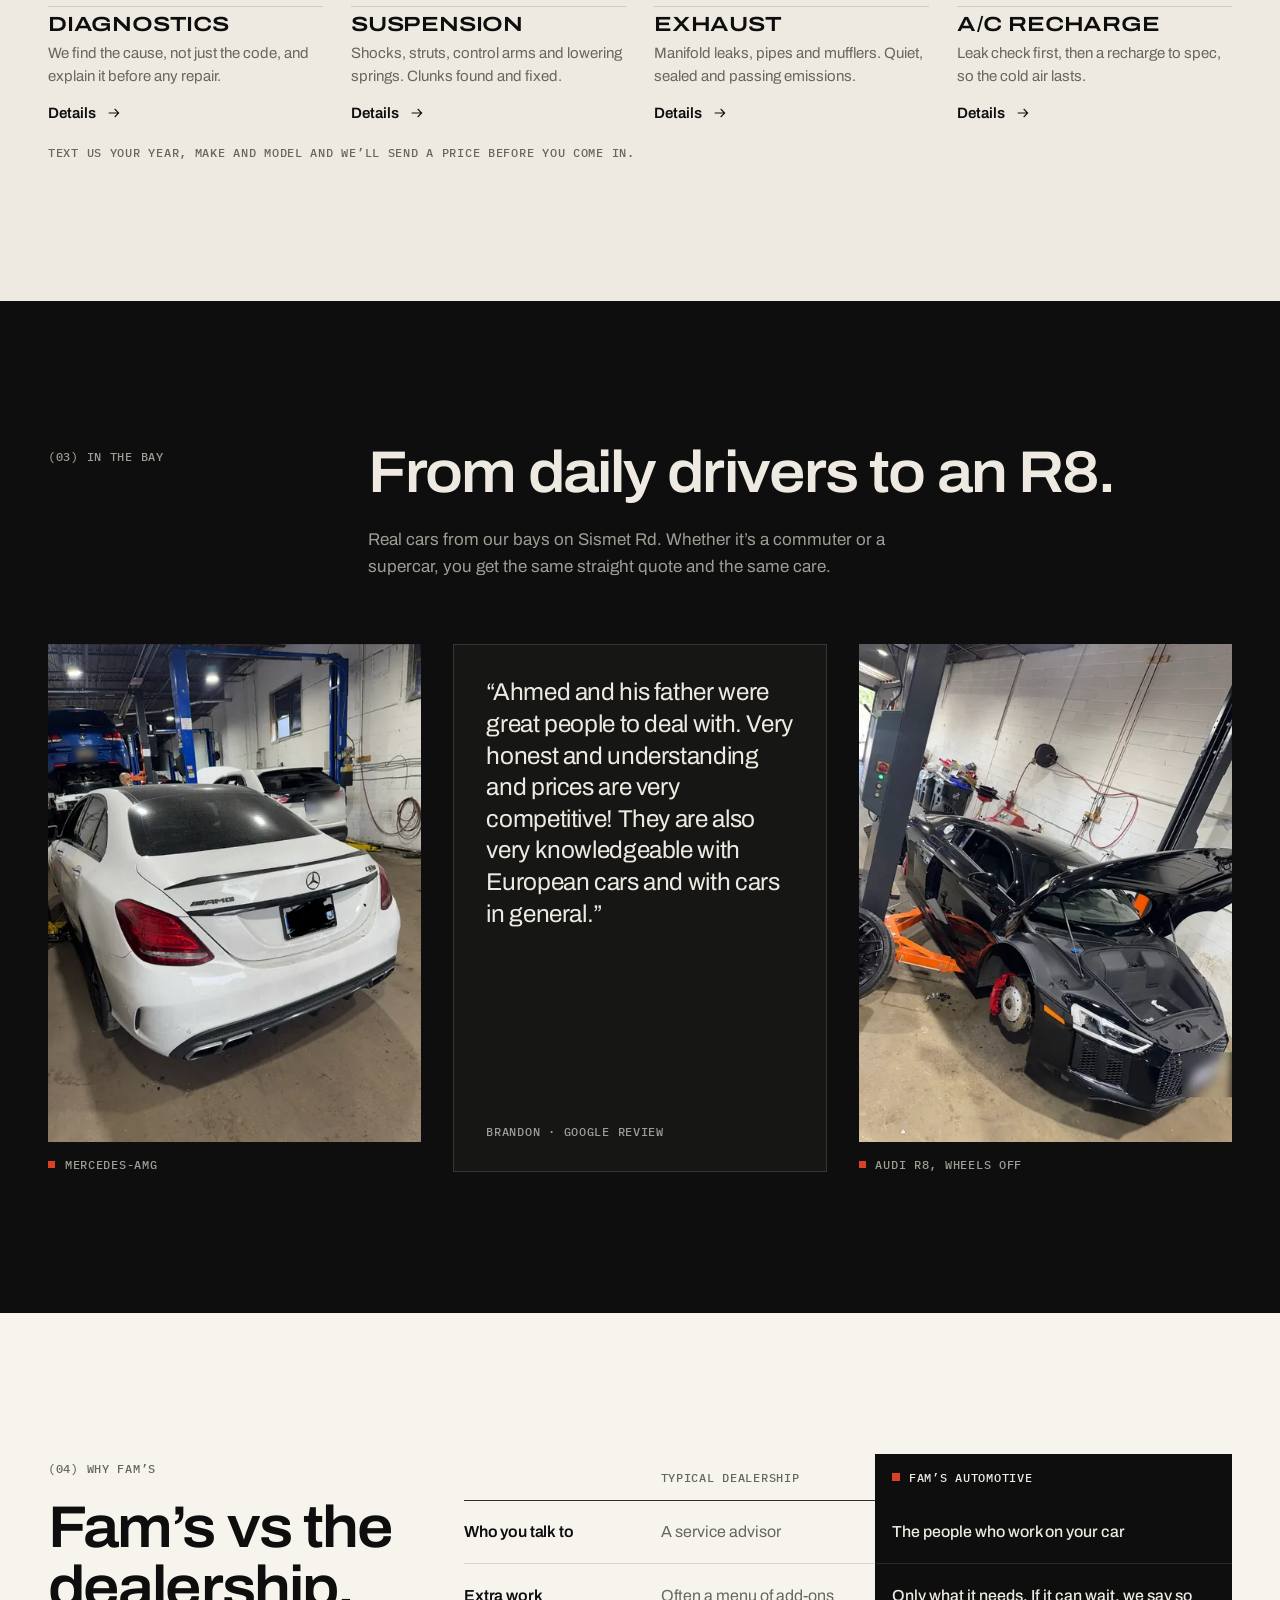
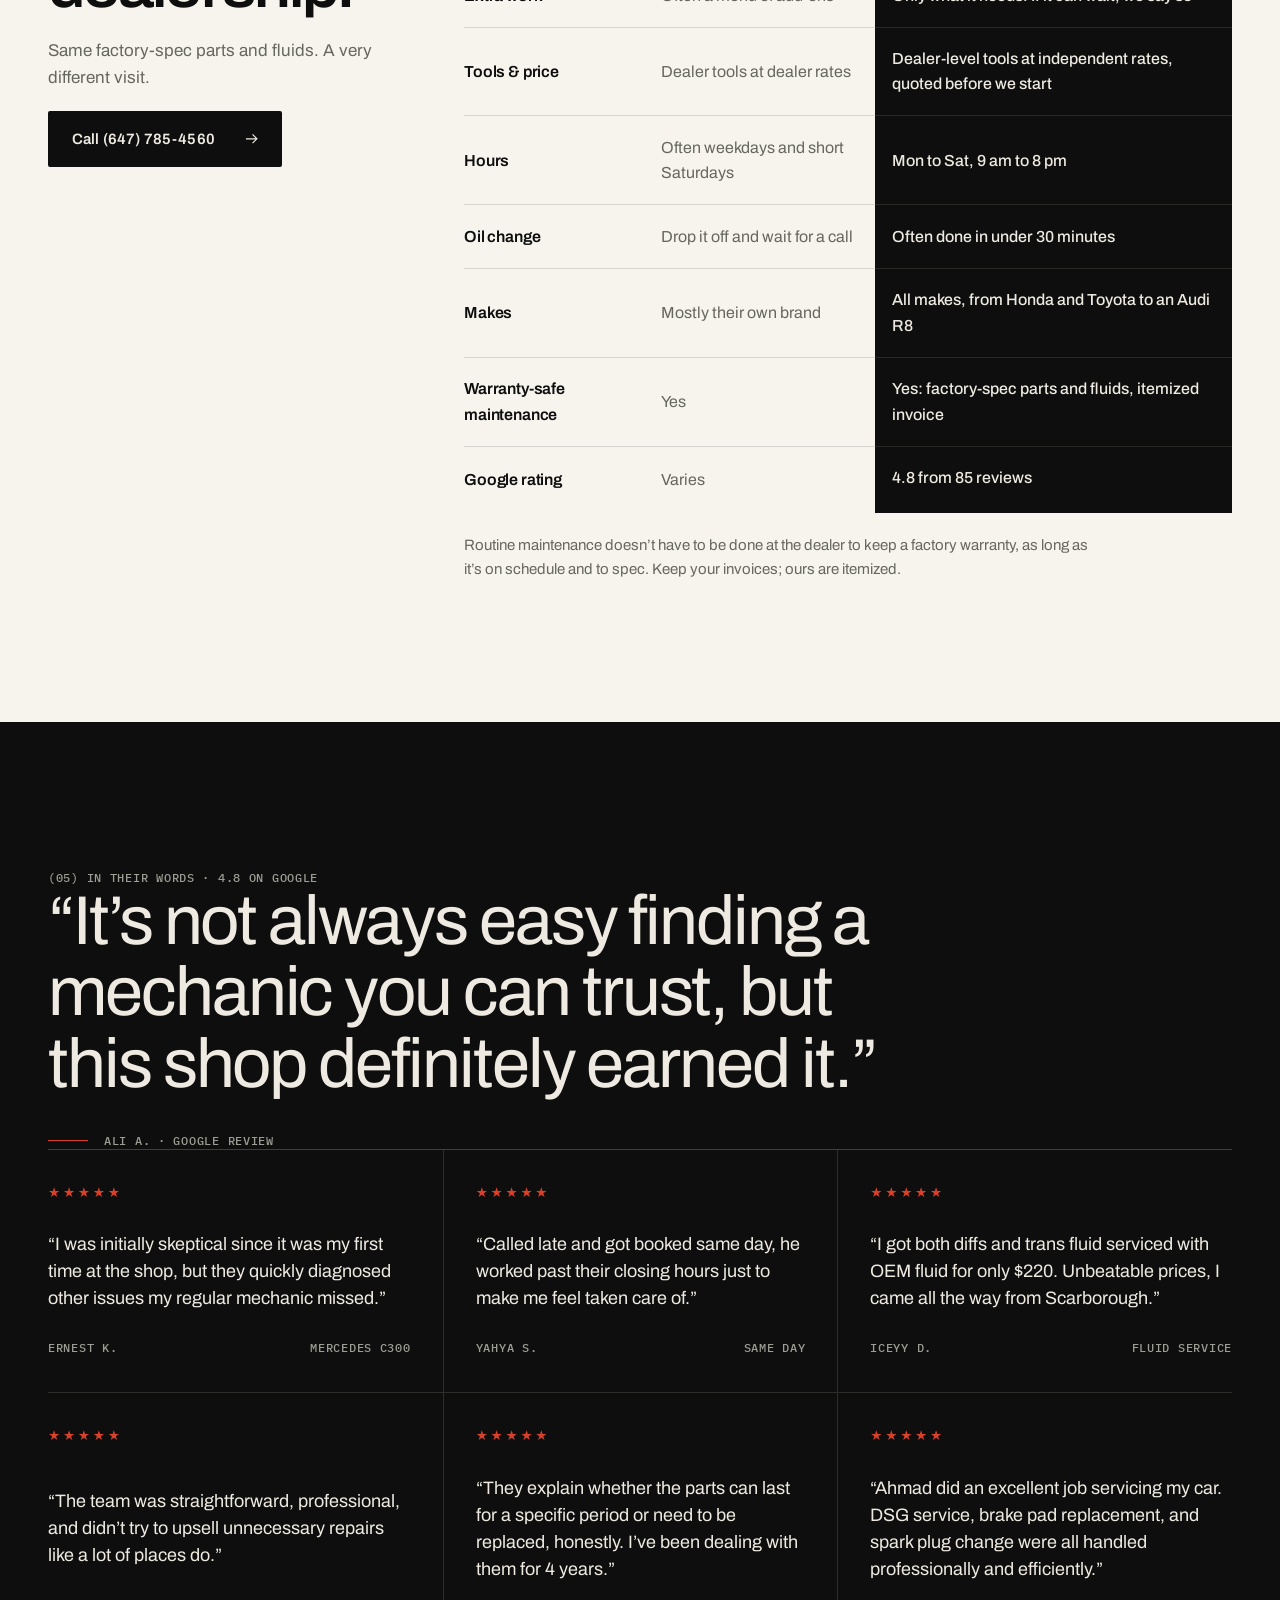
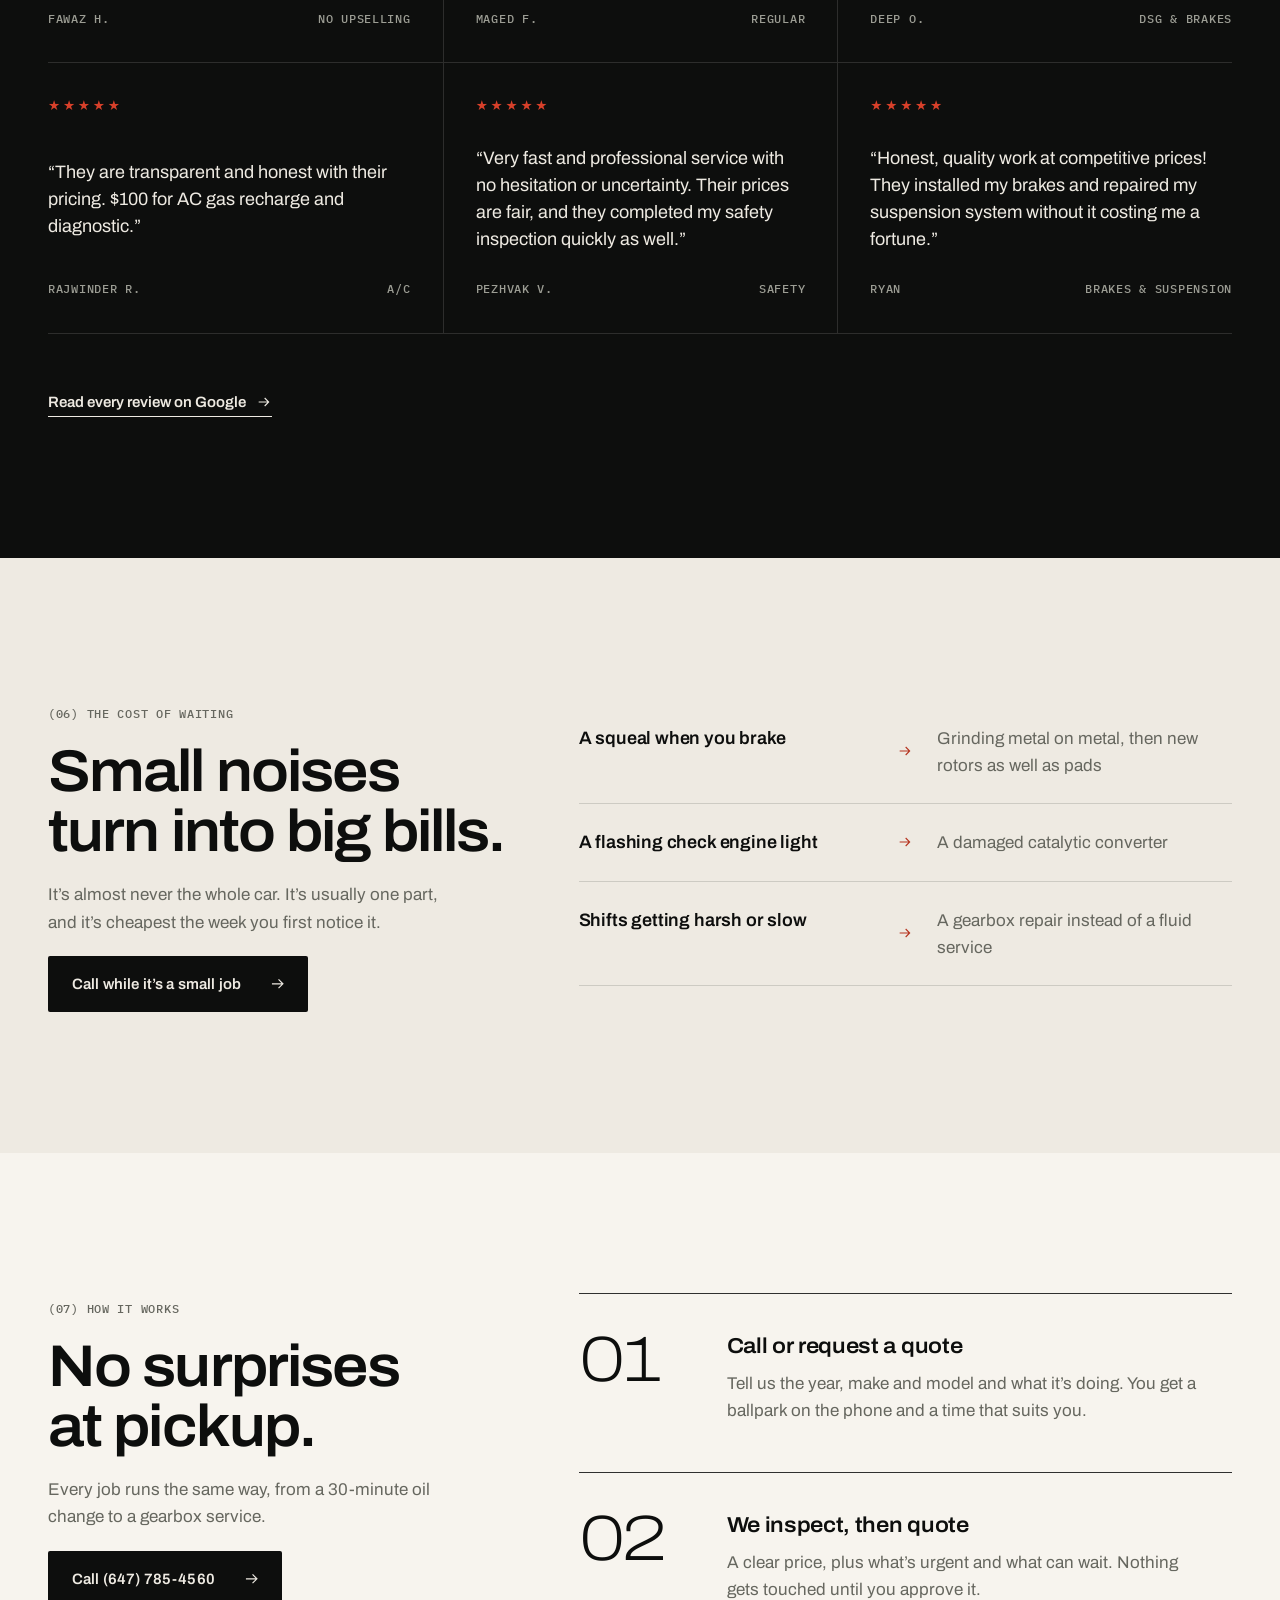
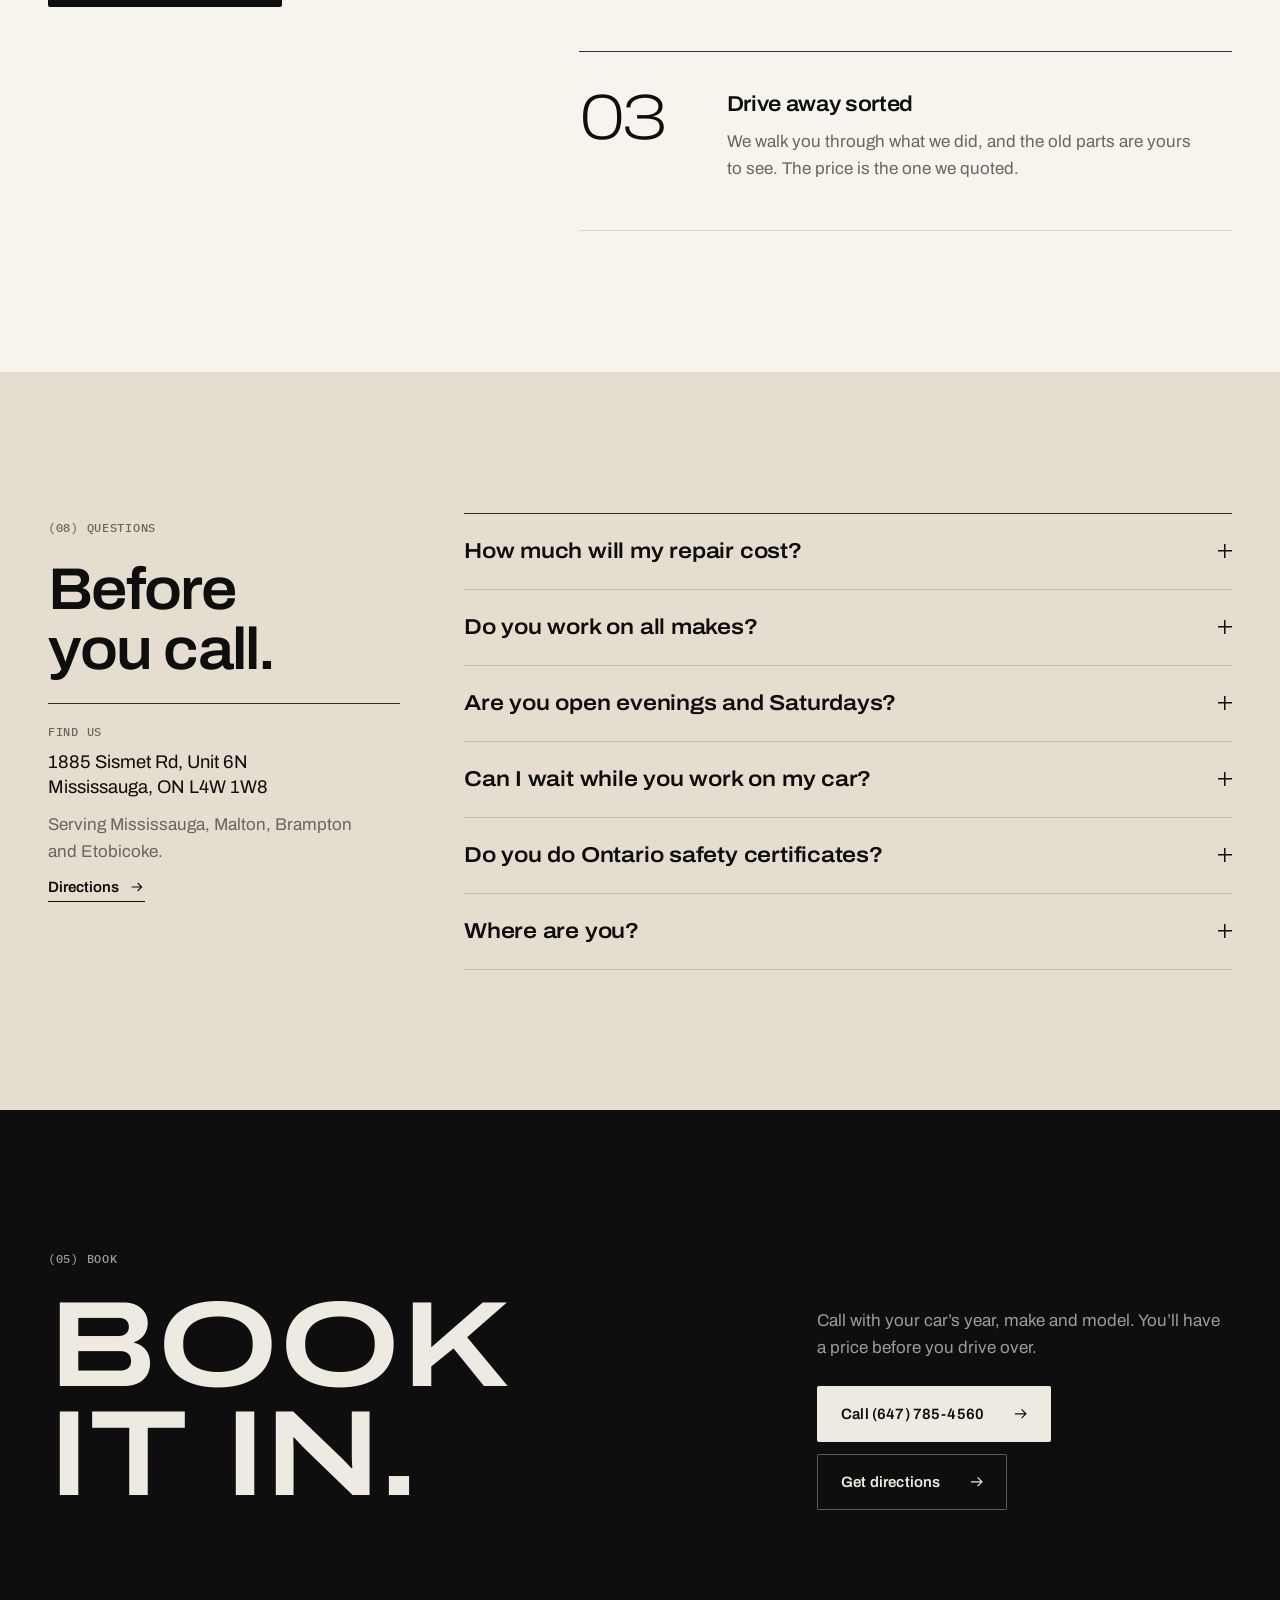
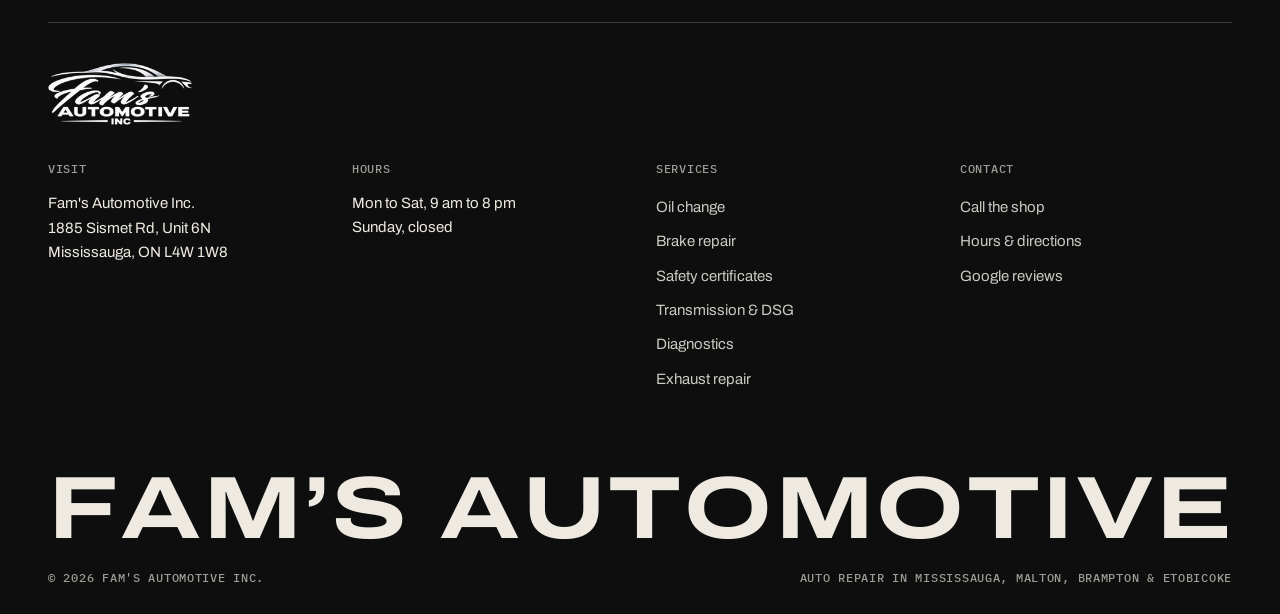
==== commit 9e515e53: "Desktop hero: unblurred demo video, slightly darker overlay Preview only; the user will replace the " ====
--- a/index.html
+++ b/index.html
@@ -27,7 +27,7 @@
   <link rel="apple-touch-icon" href="images/apple-touch-icon.png">
   <link rel="manifest" href="site.webmanifest">
   <link rel="preload" href="fonts/archivo-var.woff2" as="font" type="font/woff2" crossorigin>
-  <link rel="stylesheet" href="css/styles.css?v=20261027c">
+  <link rel="stylesheet" href="css/styles.css?v=20261027d">
   <script>document.documentElement.classList.add('js')</script>
 
   <script type="application/ld+json">
@@ -387,6 +387,6 @@
     <a href="sms:+16477854560?&amp;body=Hi%20Ahmad%2C%20I%27d%20like%20a%20quote.%20My%20car%20is%20a%20(year%2C%20make%2C%20model)%20and%20it%20needs%3A%20"><svg viewBox="0 0 24 24" aria-hidden="true"><path d="M4 5h16v11H9l-5 4z"/><path d="M8 9.5h8M8 12.5h5"/></svg> Text for a quote</a>
   </nav>
 
-  <script src="js/main.js?v=20261027c" defer></script>
+  <script src="js/main.js?v=20261027d" defer></script>
 </body>
 </html>
--- a/css/styles.css
+++ b/css/styles.css
@@ -218,8 +218,8 @@
   filter: blur(18px);
   transform: translateX(-18%);
 }
-/* Hero video. Phones: the portrait clip. Desktop: the landscape garage clip, blurred in the file itself
-   so background logos are unreadable and the headline stays the hero. main.js picks the files. */
+/* Hero video. Phones: the portrait clip. Desktop: the landscape garage clip (preview footage, to be replaced).
+   main.js picks the files. */
 .hero__video { position: absolute; inset: 0; width: 100%; height: 100%; object-fit: cover; opacity: 0; transition: opacity 1.4s var(--ease); }
 .hero__video.is-playing { opacity: 0.8; }
 .hero__shade { position: absolute; inset: 0; }
@@ -236,9 +236,9 @@
   .hero__video.is-playing, .hero__video.is-still { opacity: 0.9; }
   .hero__shade {
     background:
-      linear-gradient(to bottom, rgba(13, 14, 13, 0.7) 0%, rgba(13, 14, 13, 0) 18%),
-      linear-gradient(to top, rgba(13, 14, 13, 0.9) 0%, rgba(13, 14, 13, 0) 28%),
-      radial-gradient(42% 46% at 50% 44%, rgba(13, 14, 13, 0.62) 0%, rgba(13, 14, 13, 0.12) 100%);
+      linear-gradient(to bottom, rgba(13, 14, 13, 0.75) 0%, rgba(13, 14, 13, 0) 20%),
+      linear-gradient(to top, rgba(13, 14, 13, 0.92) 0%, rgba(13, 14, 13, 0) 30%),
+      radial-gradient(46% 50% at 50% 44%, rgba(13, 14, 13, 0.72) 0%, rgba(13, 14, 13, 0.28) 100%);
   }
   .hero__title { text-shadow: 0 2px 24px rgba(0, 0, 0, 0.35); }
 }
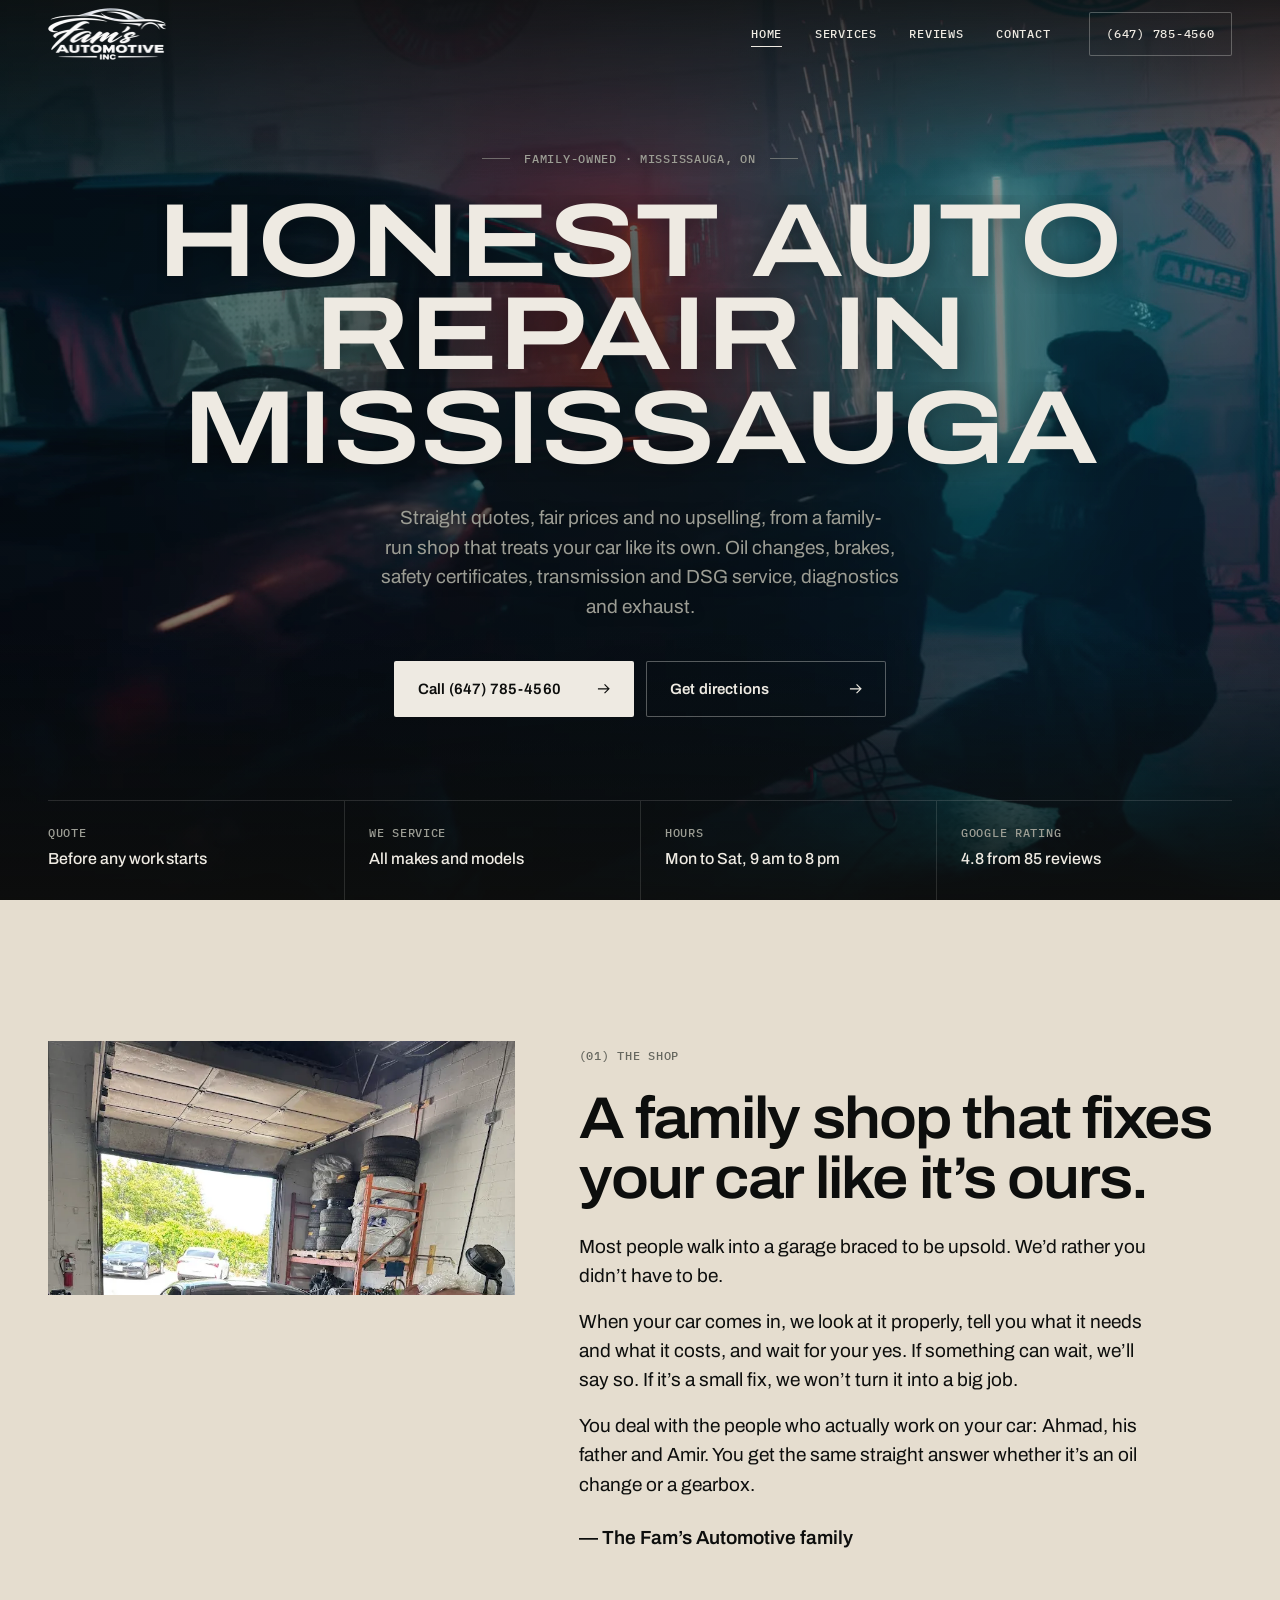
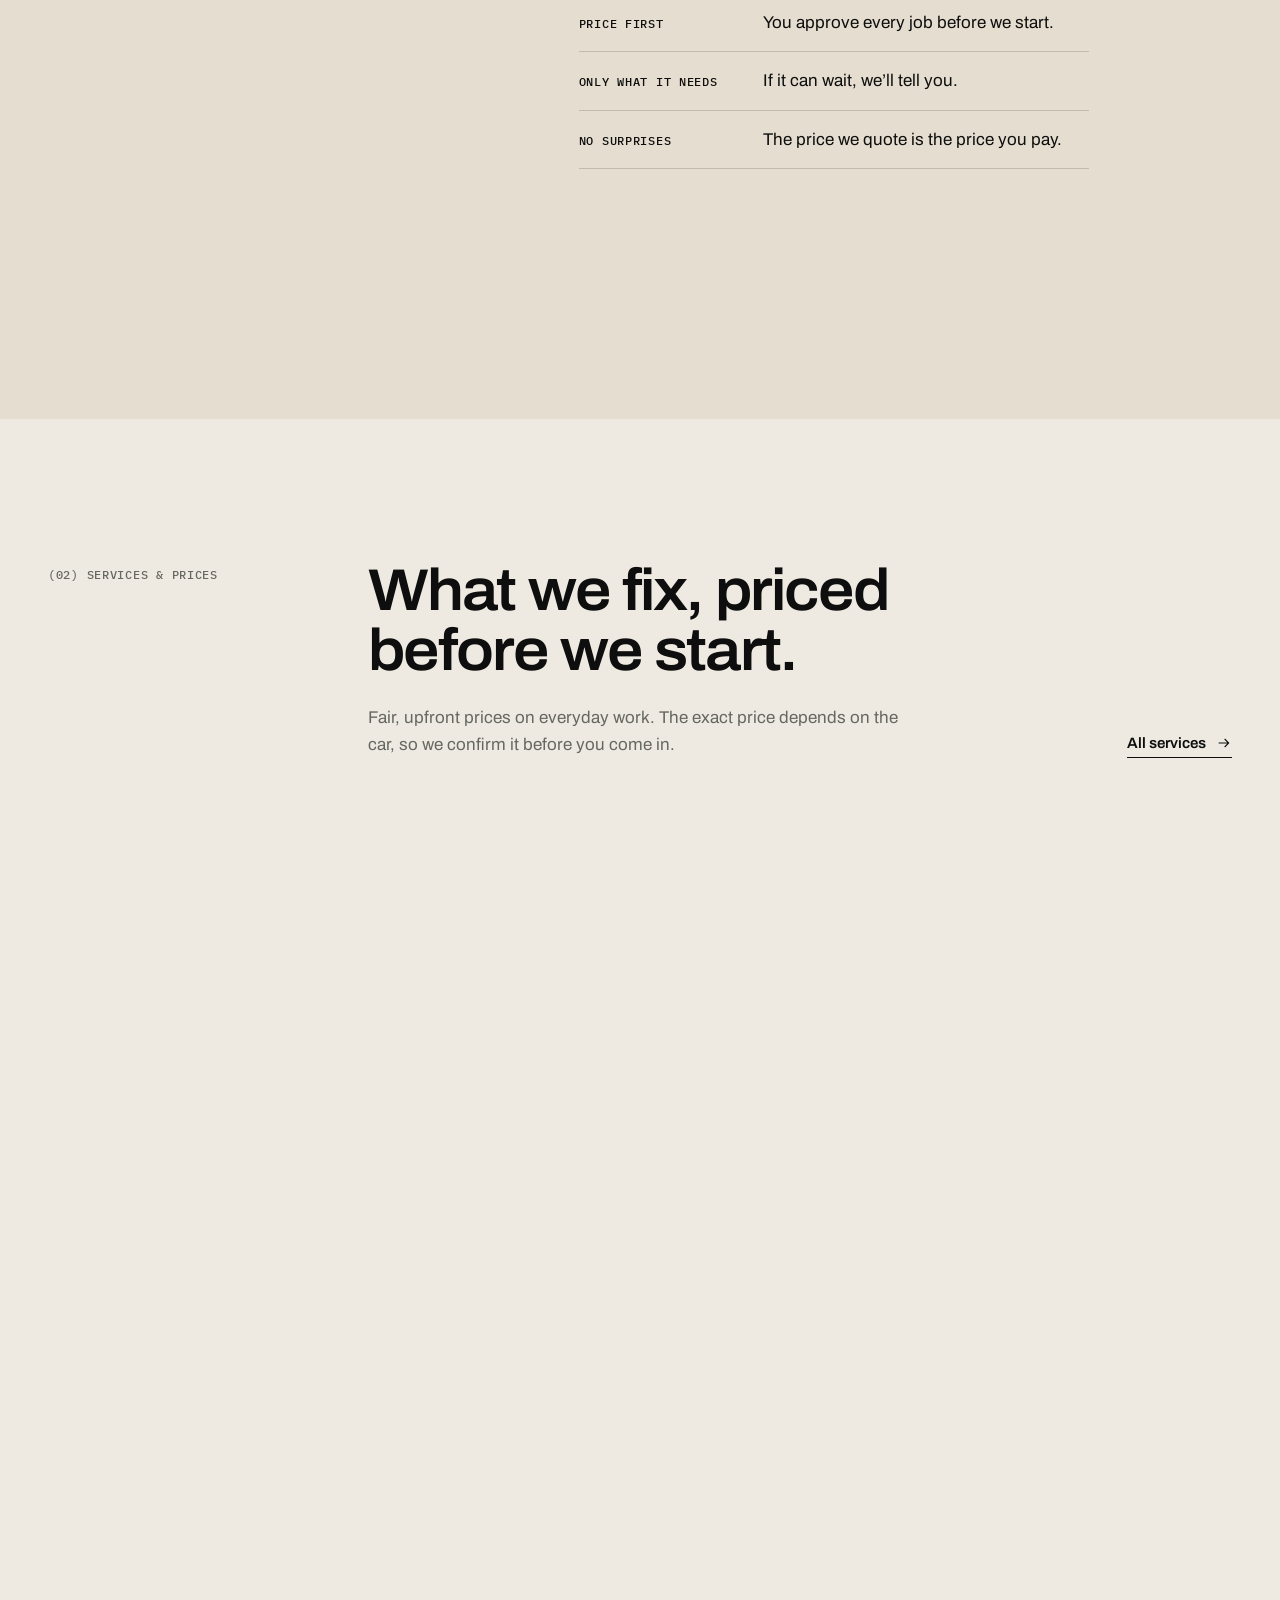
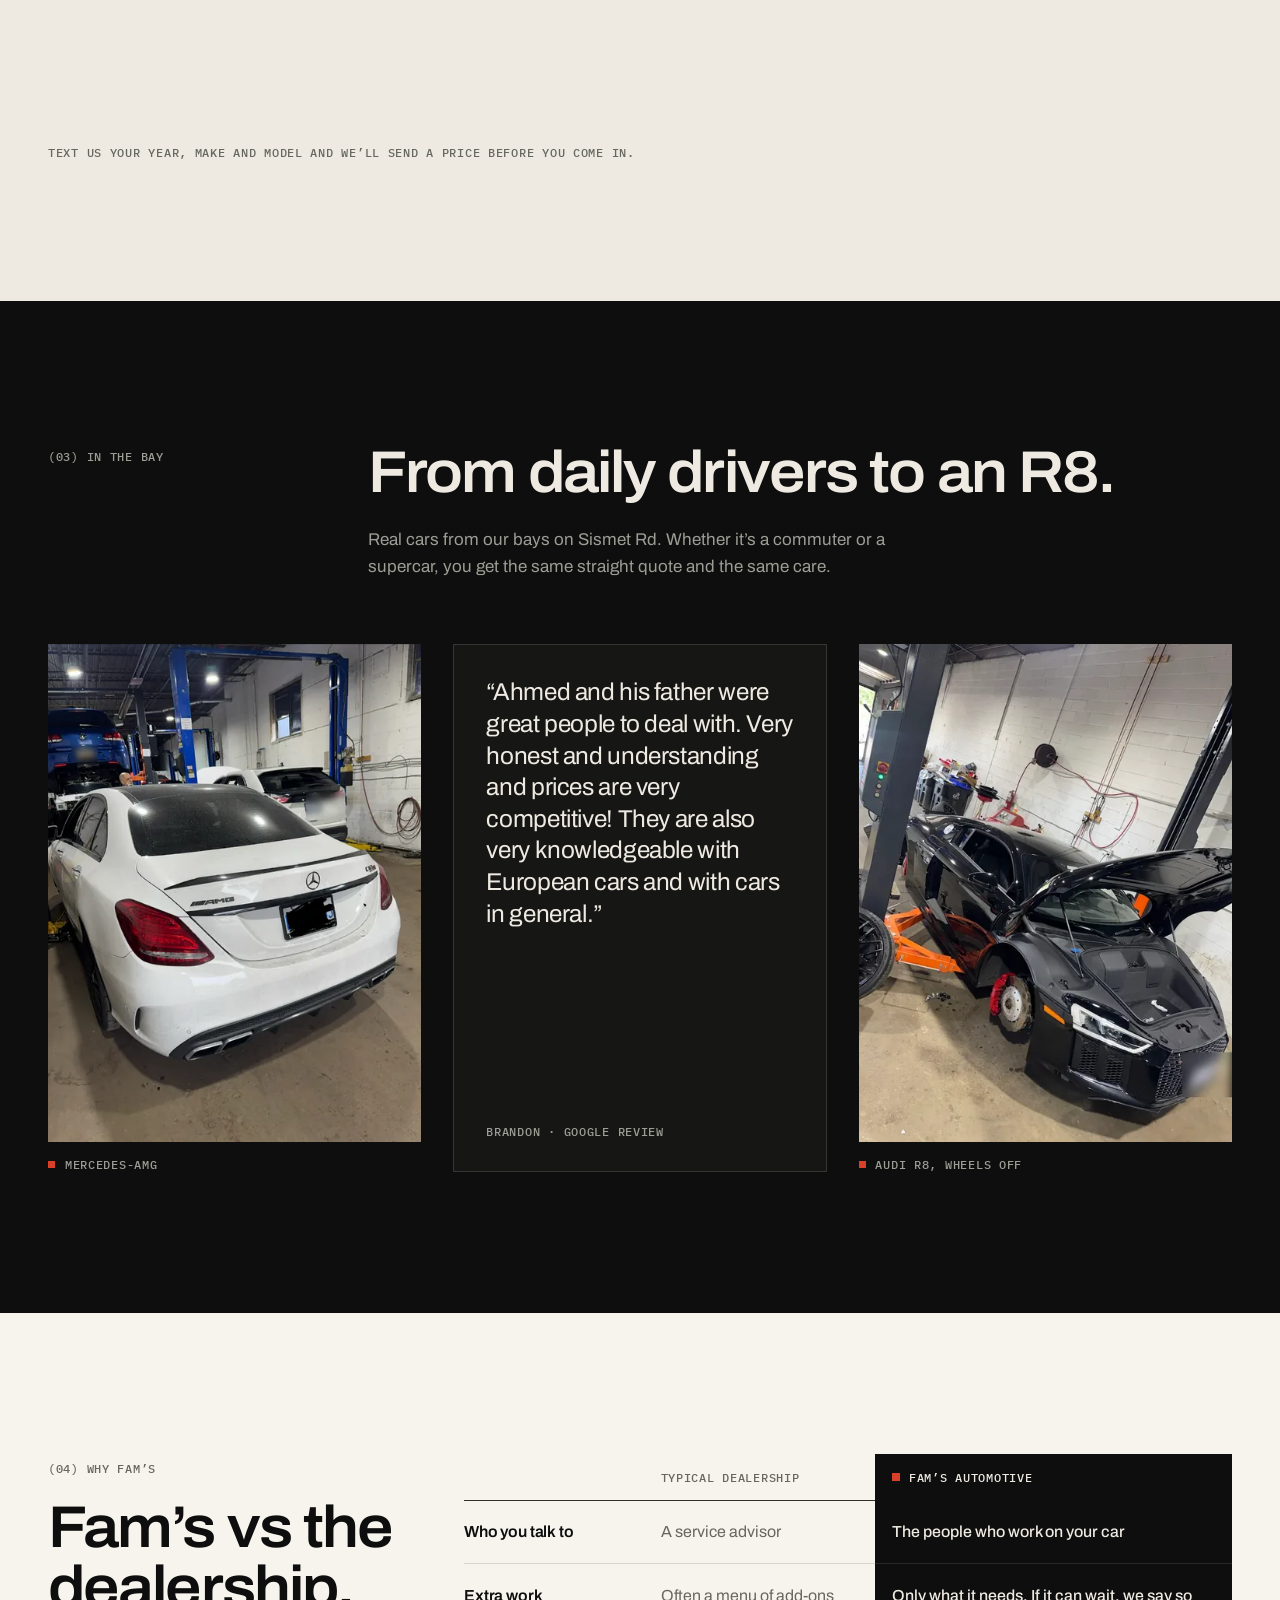
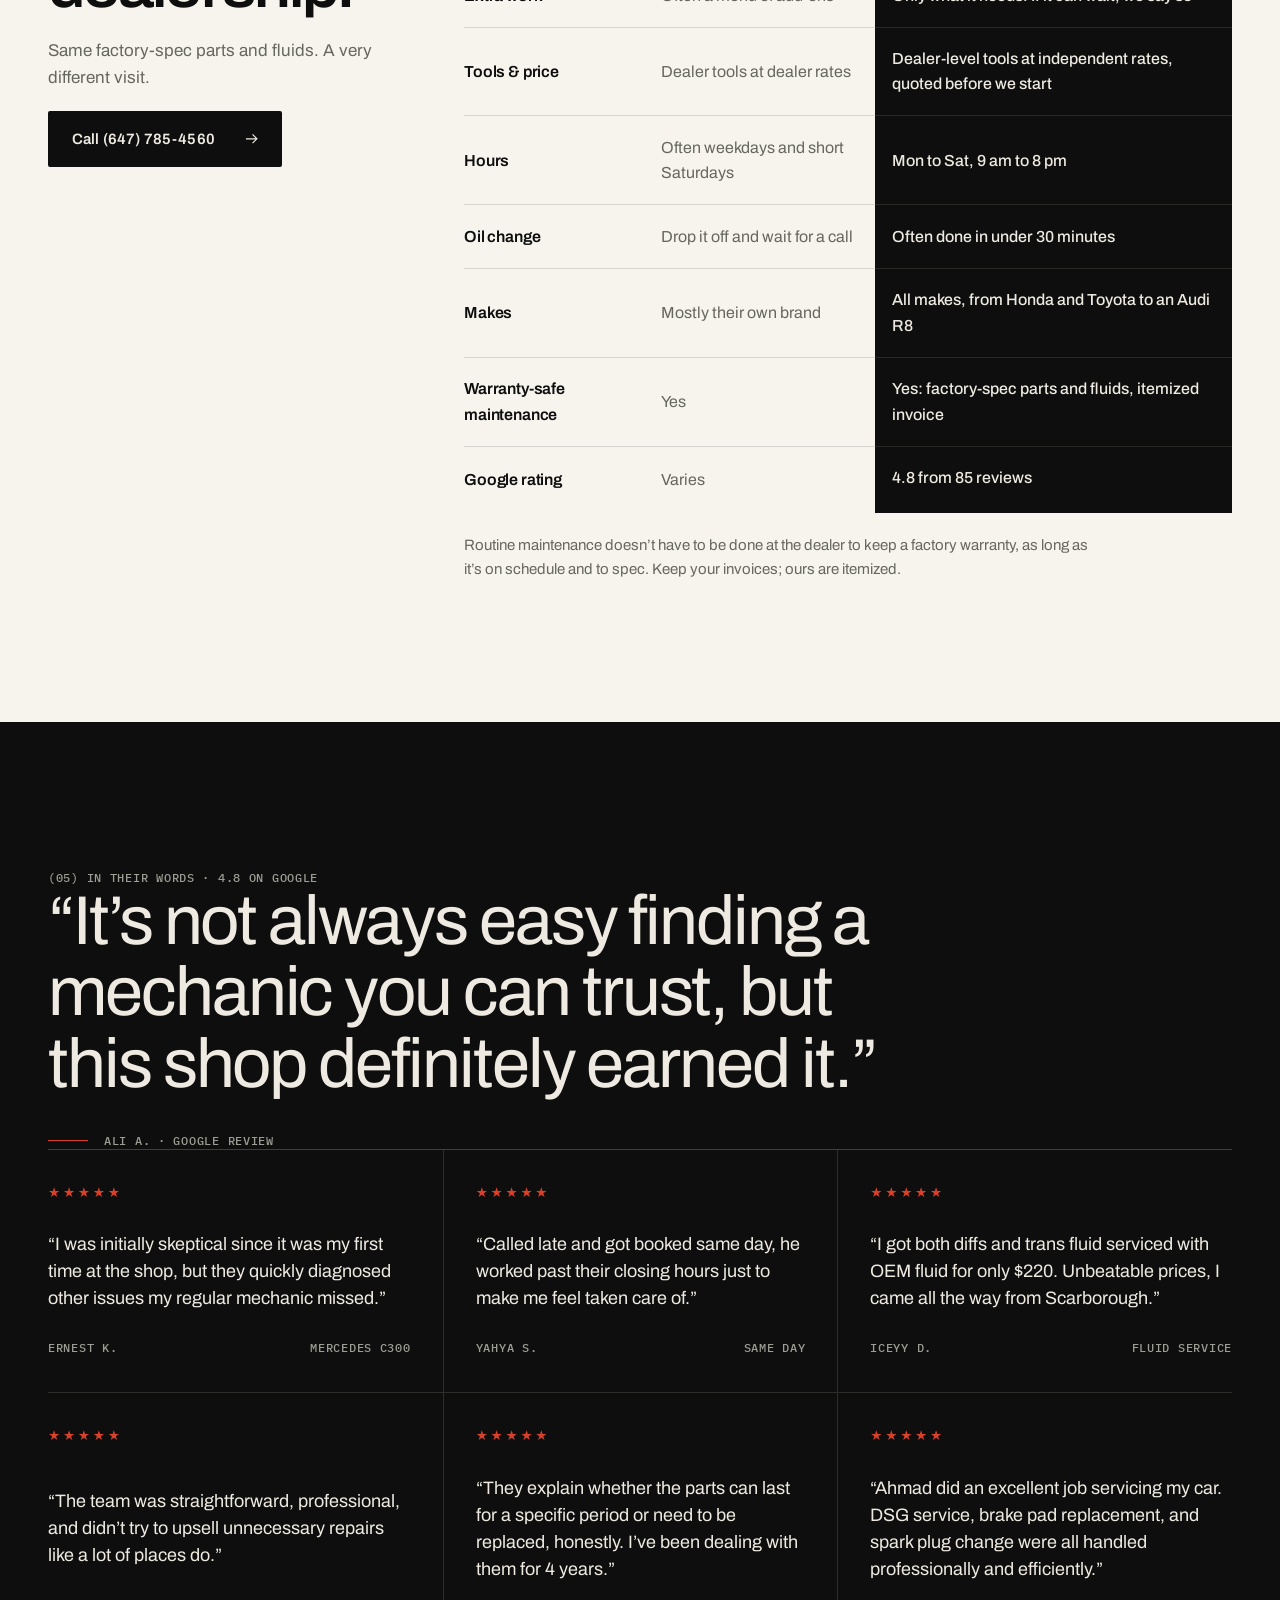
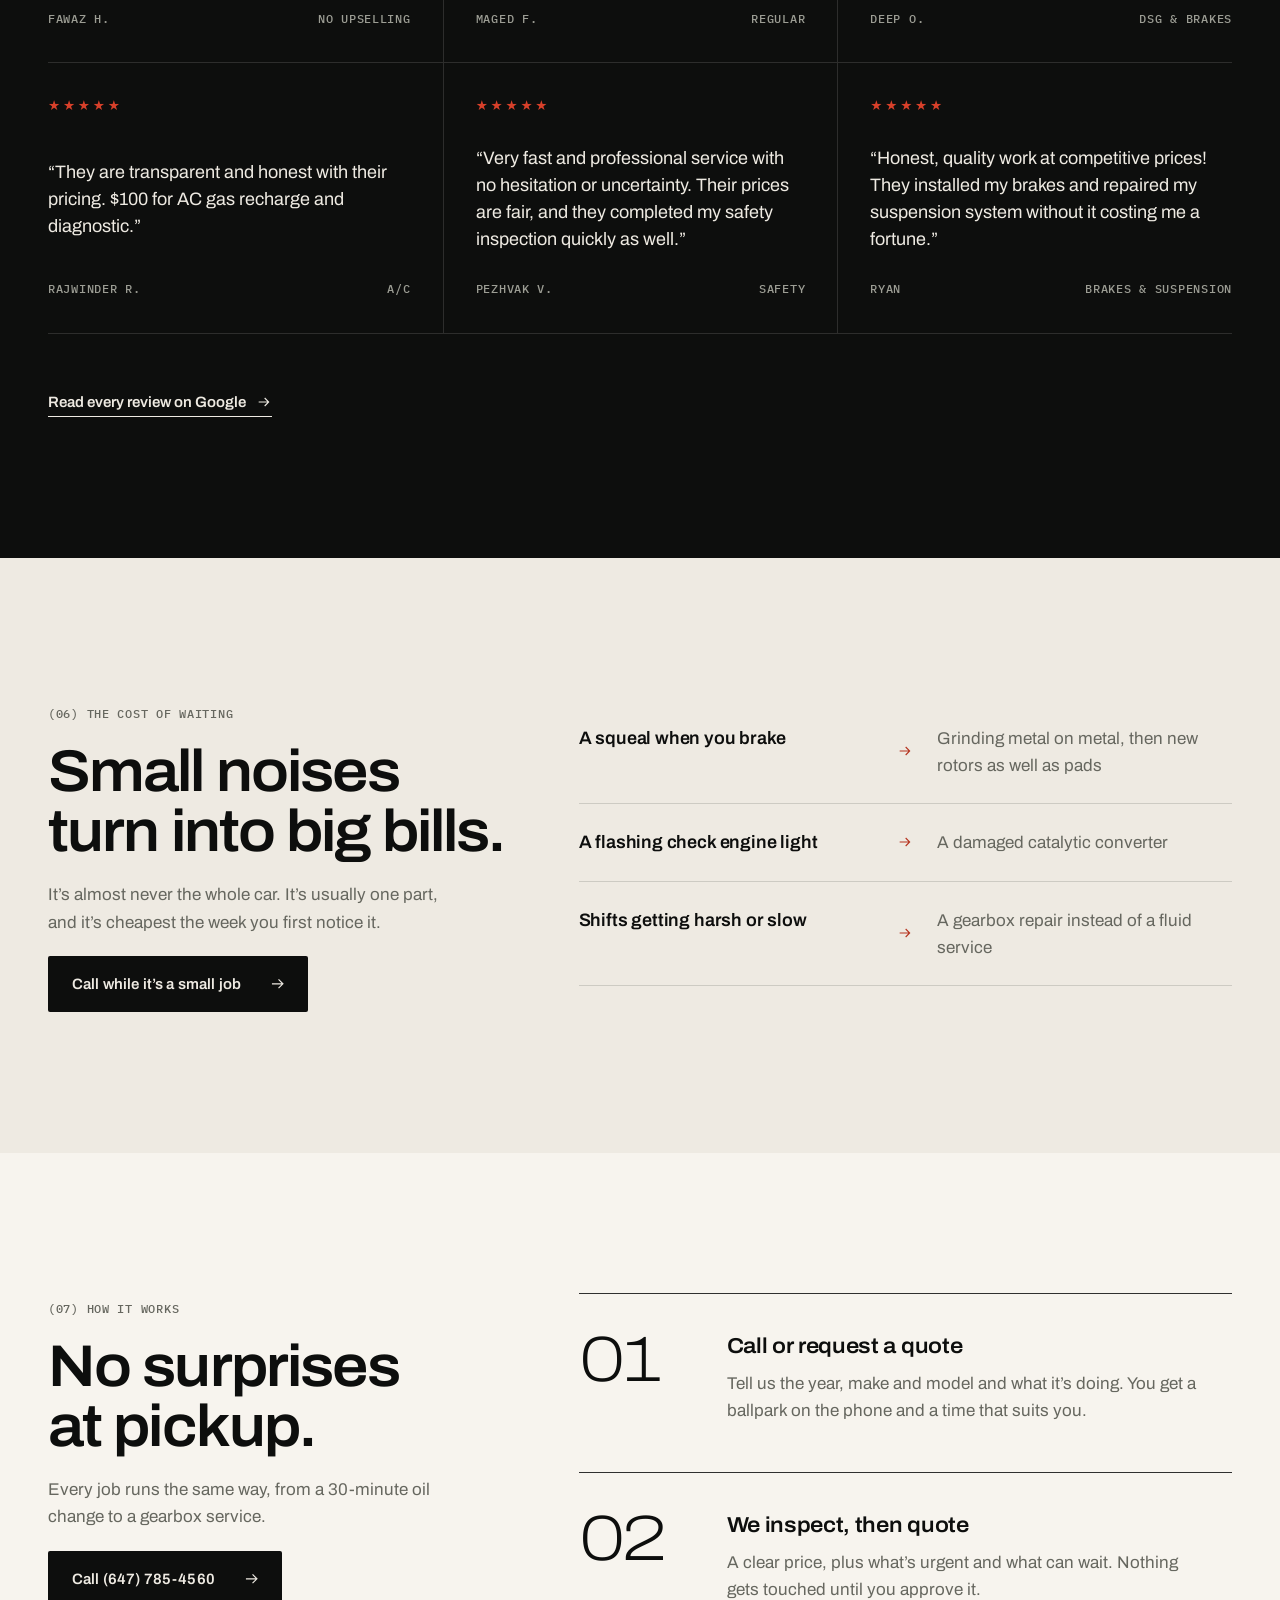
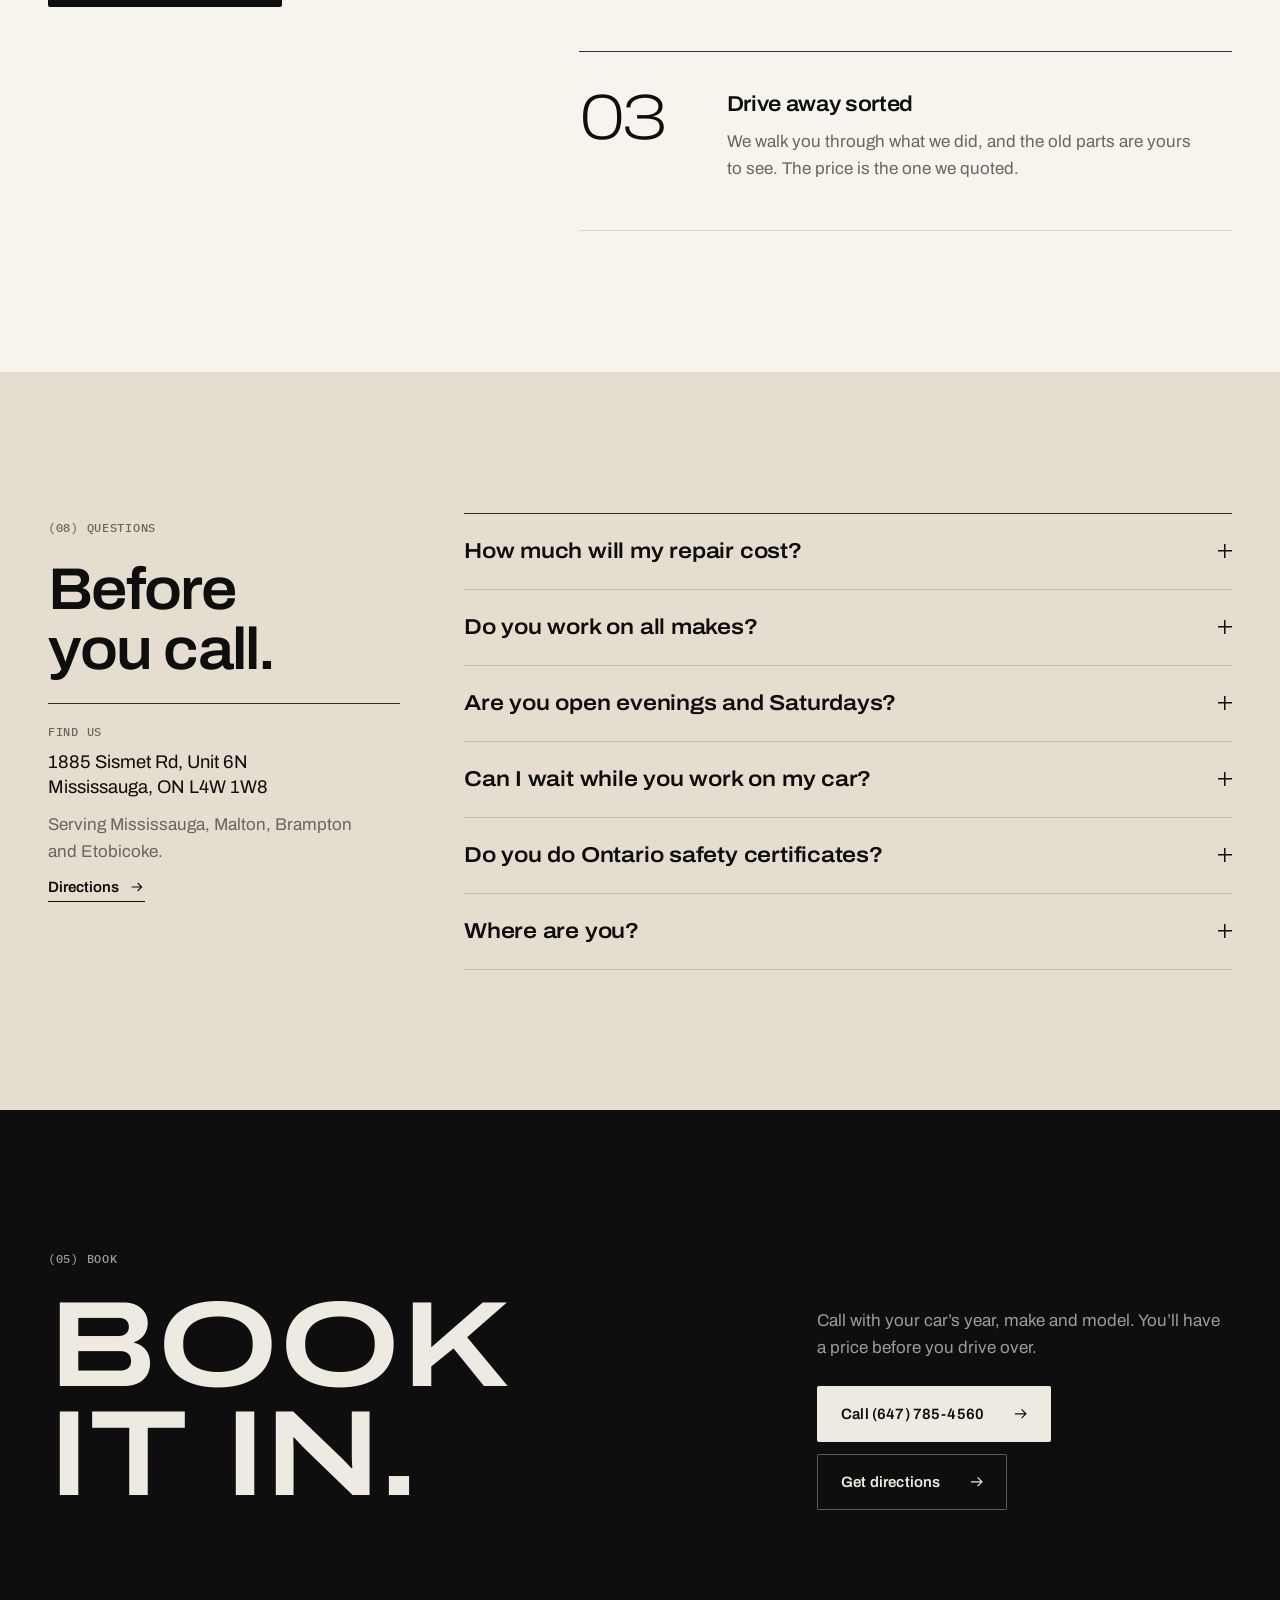
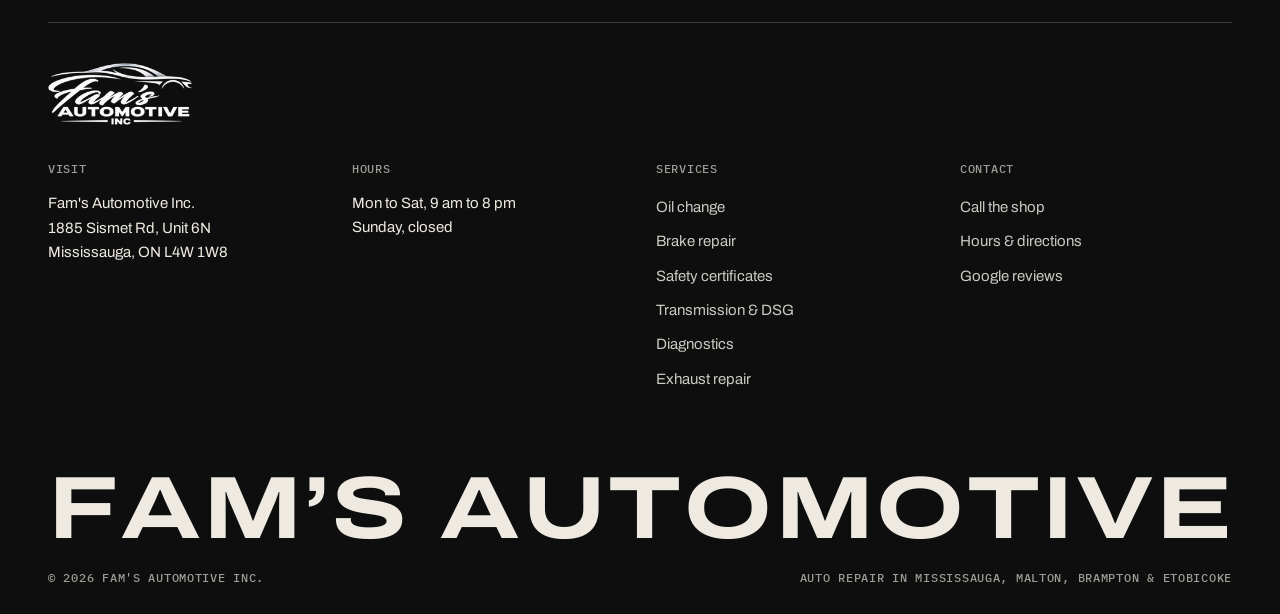
==== commit a3ec5cf5: "Hero video looked blurry: stale cached copy and overlays - Video URLs versioned so browsers drop the" ====
--- a/index.html
+++ b/index.html
@@ -27,7 +27,7 @@
   <link rel="apple-touch-icon" href="images/apple-touch-icon.png">
   <link rel="manifest" href="site.webmanifest">
   <link rel="preload" href="fonts/archivo-var.woff2" as="font" type="font/woff2" crossorigin>
-  <link rel="stylesheet" href="css/styles.css?v=20261027d">
+  <link rel="stylesheet" href="css/styles.css?v=20261027e">
   <script>document.documentElement.classList.add('js')</script>
 
   <script type="application/ld+json">
@@ -117,7 +117,7 @@
 
   <main id="main">
     <section class="hero on-ink" aria-labelledby="hero-title">
-      <div class="hero__bg" aria-hidden="true"><video class="hero__video" muted loop playsinline preload="none" tabindex="-1" data-webm="images/hero-mobile.webm" data-mp4="images/hero-mobile.mp4" data-desk-webm="images/hero-desktop-1080.webm" data-desk-mp4="images/hero-desktop-1080.mp4" data-desk-mp4-sm="images/hero-desktop-720.mp4" data-desk-still="images/hero-desktop-still.jpg"></video><div class="hero__shade"></div><div class="hero__sheen"></div><div class="hero__sheen hero__sheen--warm"></div></div>
+      <div class="hero__bg" aria-hidden="true"><video class="hero__video" muted loop playsinline preload="none" tabindex="-1" data-webm="images/hero-mobile.webm?v=20261027e" data-mp4="images/hero-mobile.mp4?v=20261027e" data-desk-webm="images/hero-desktop-1080.webm?v=20261027e" data-desk-mp4="images/hero-desktop-1080.mp4?v=20261027e" data-desk-mp4-sm="images/hero-desktop-720.mp4?v=20261027e" data-desk-still="images/hero-desktop-still.jpg?v=20261027e"></video><div class="hero__shade"></div><div class="hero__sheen"></div><div class="hero__sheen hero__sheen--warm"></div></div>
       <div class="hero__main">
         <div class="wrap hero__inner">
           <p class="hero__kicker label in" style="--d:0">Family-owned &middot; Mississauga, ON</p>
@@ -387,6 +387,6 @@
     <a href="sms:+16477854560?&amp;body=Hi%20Ahmad%2C%20I%27d%20like%20a%20quote.%20My%20car%20is%20a%20(year%2C%20make%2C%20model)%20and%20it%20needs%3A%20"><svg viewBox="0 0 24 24" aria-hidden="true"><path d="M4 5h16v11H9l-5 4z"/><path d="M8 9.5h8M8 12.5h5"/></svg> Text for a quote</a>
   </nav>
 
-  <script src="js/main.js?v=20261027d" defer></script>
+  <script src="js/main.js?v=20261027e" defer></script>
 </body>
 </html>
--- a/css/styles.css
+++ b/css/styles.css
@@ -790,3 +790,7 @@
     border-top: 1px solid var(--line-strong); font-weight: 600; font-size: 0.9375rem;
   }
 }
+
+/* Once a hero video plays, drop the light band and grain so the footage stays crisp */
+.hero__video.is-playing ~ .hero__sheen { opacity: 0; transition: opacity 0.8s var(--ease); }
+.hero__bg:has(.hero__video.is-playing)::after { opacity: 0; }
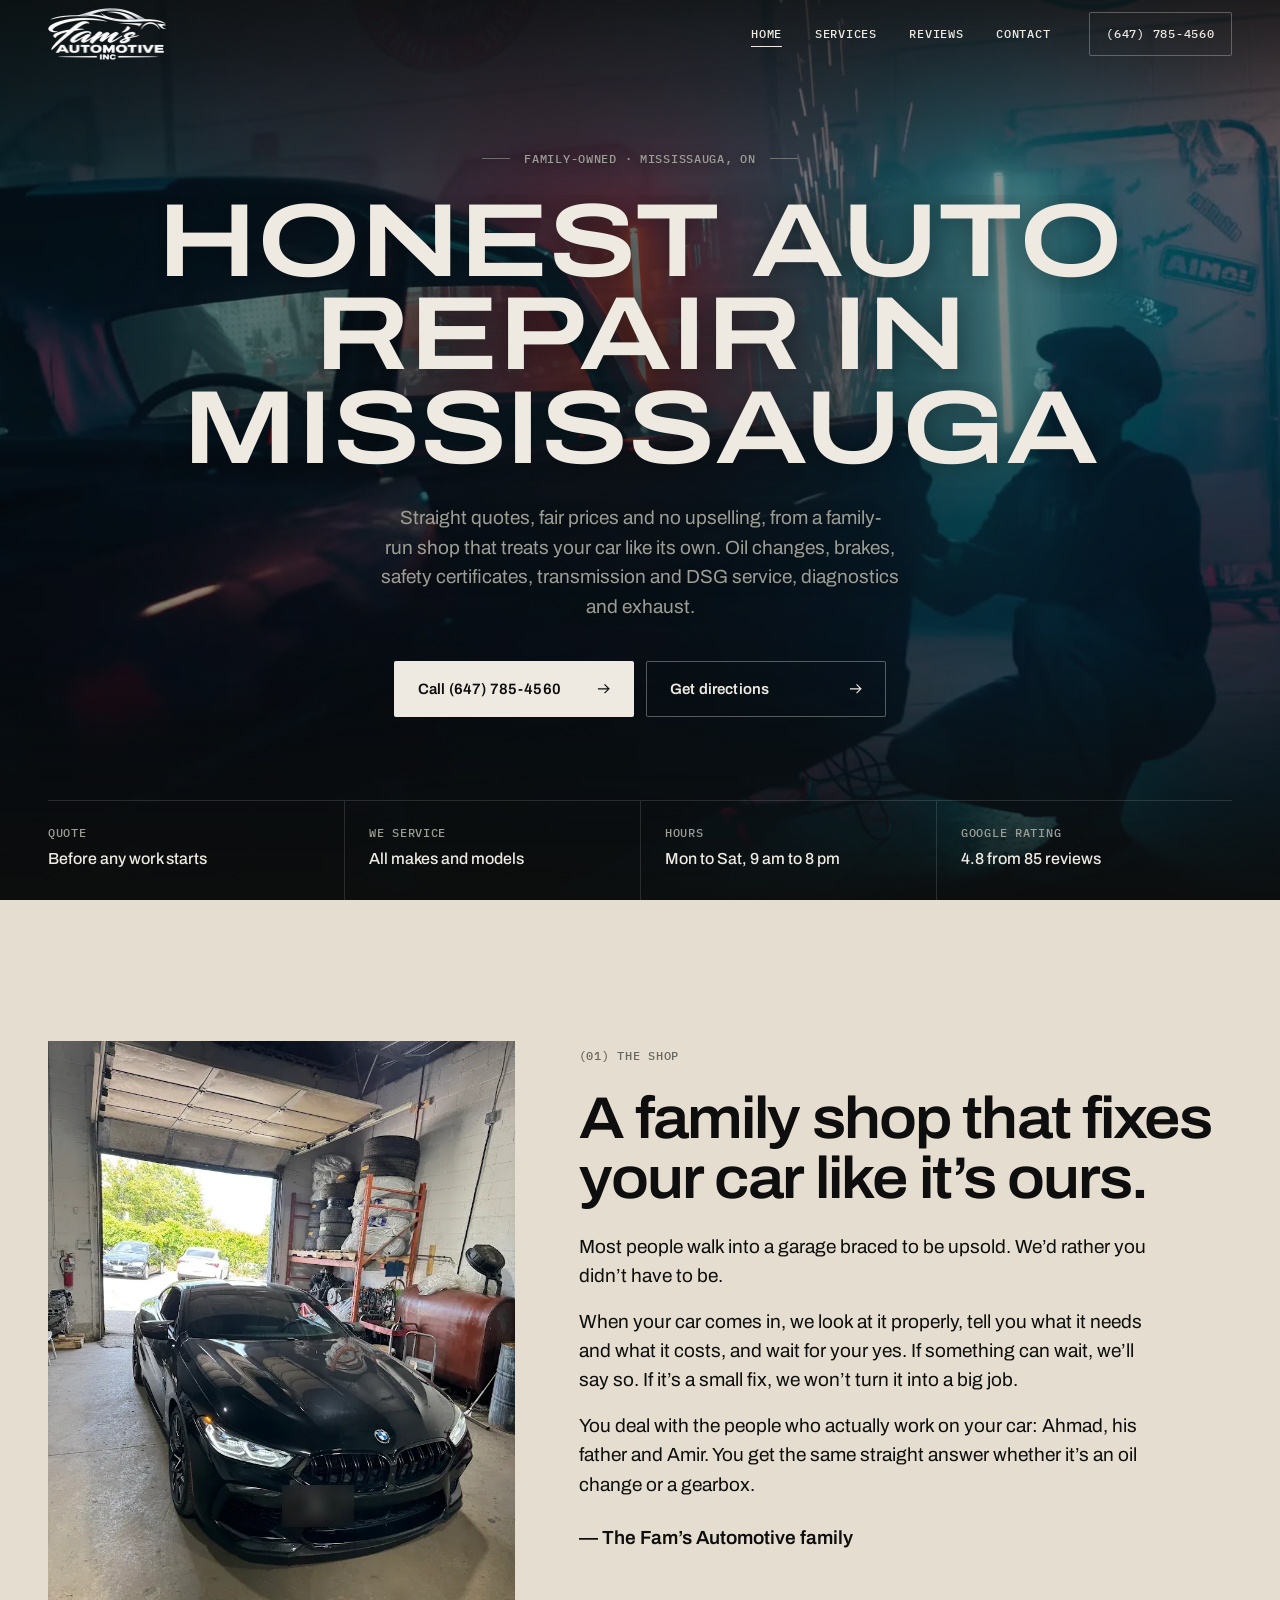
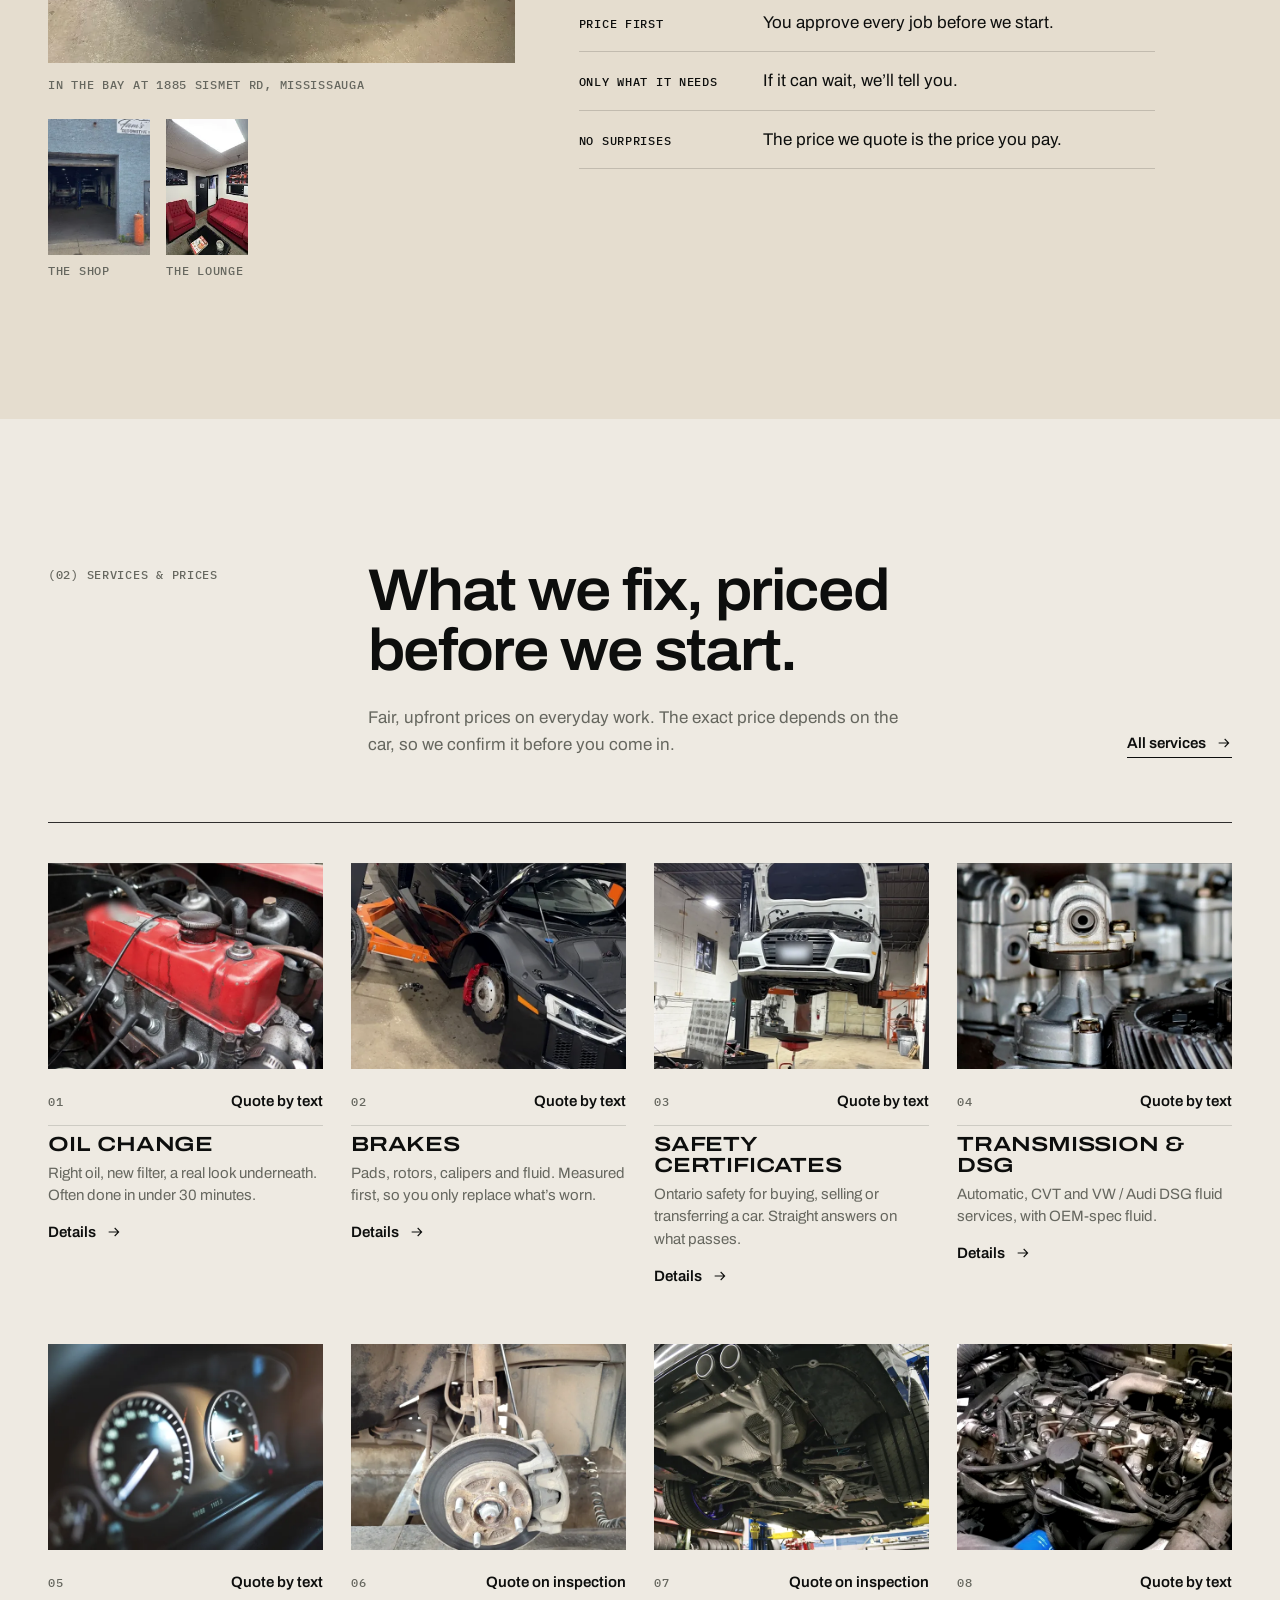
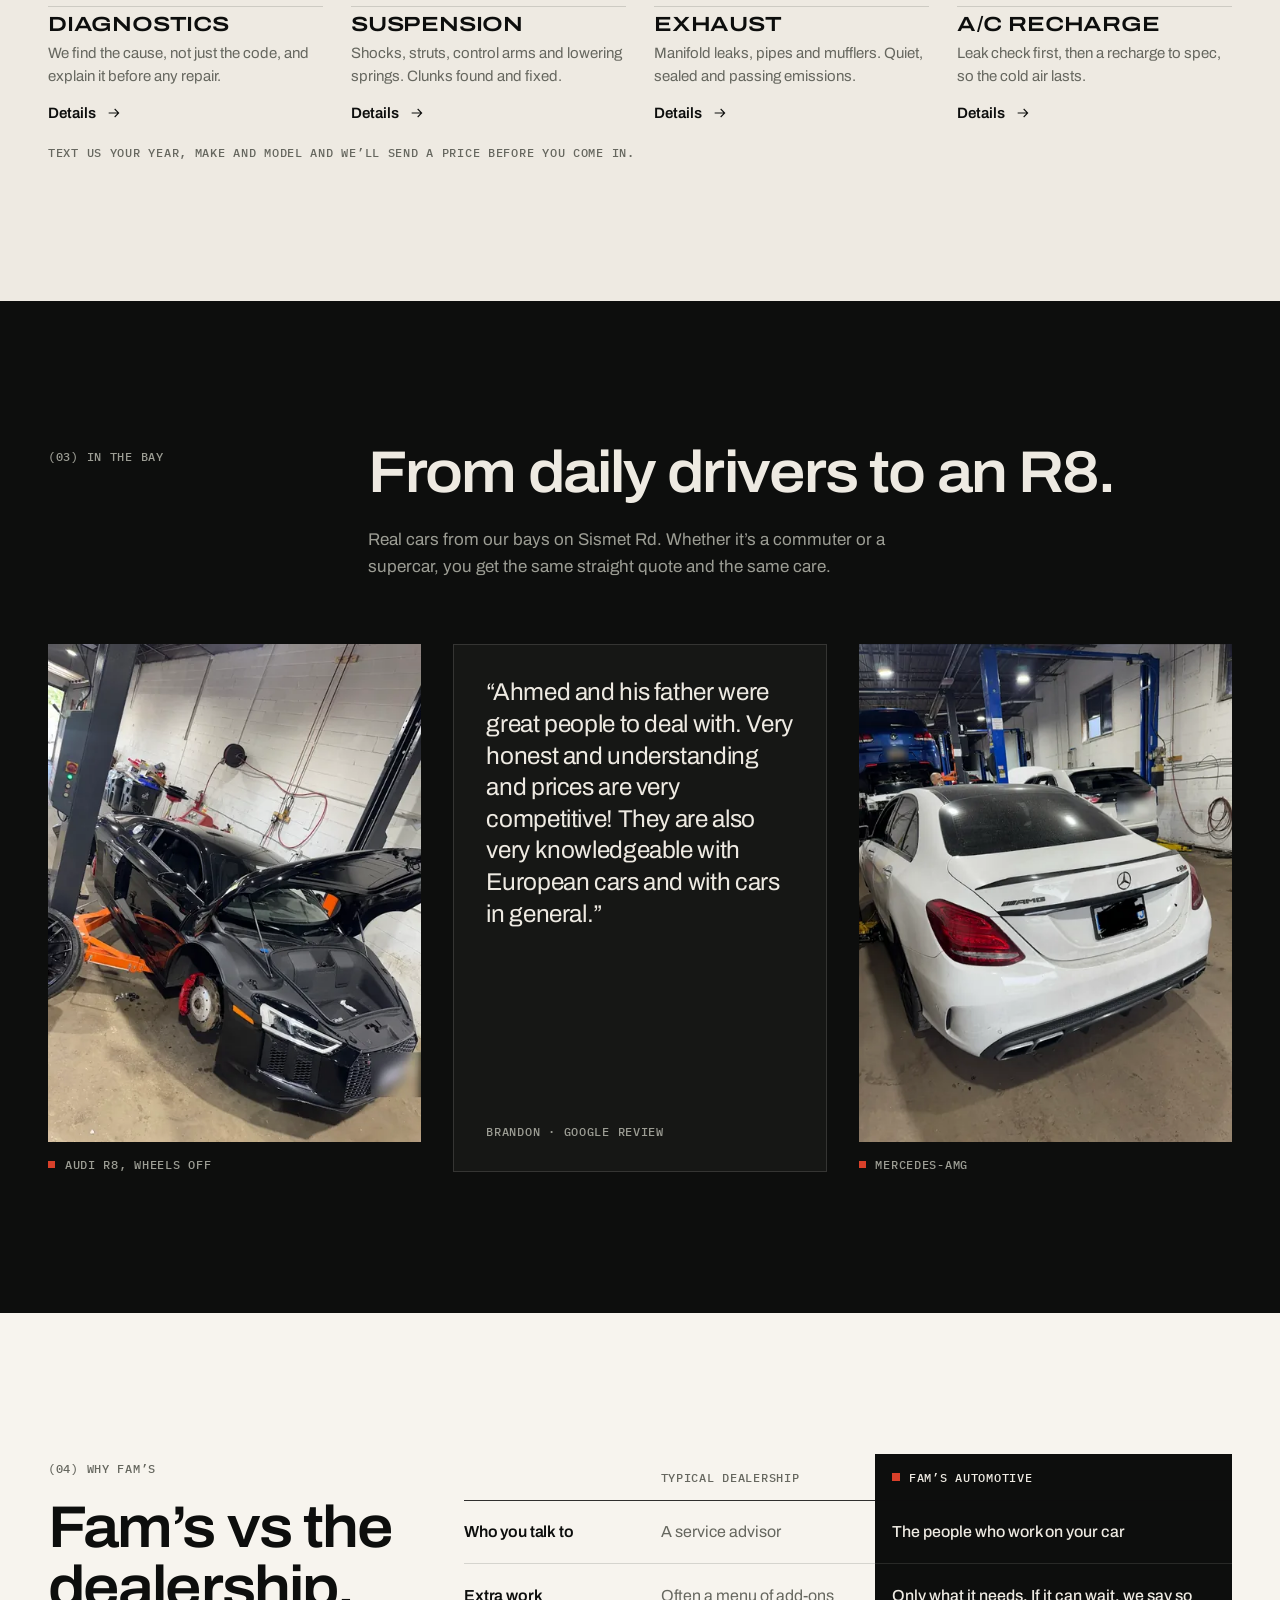
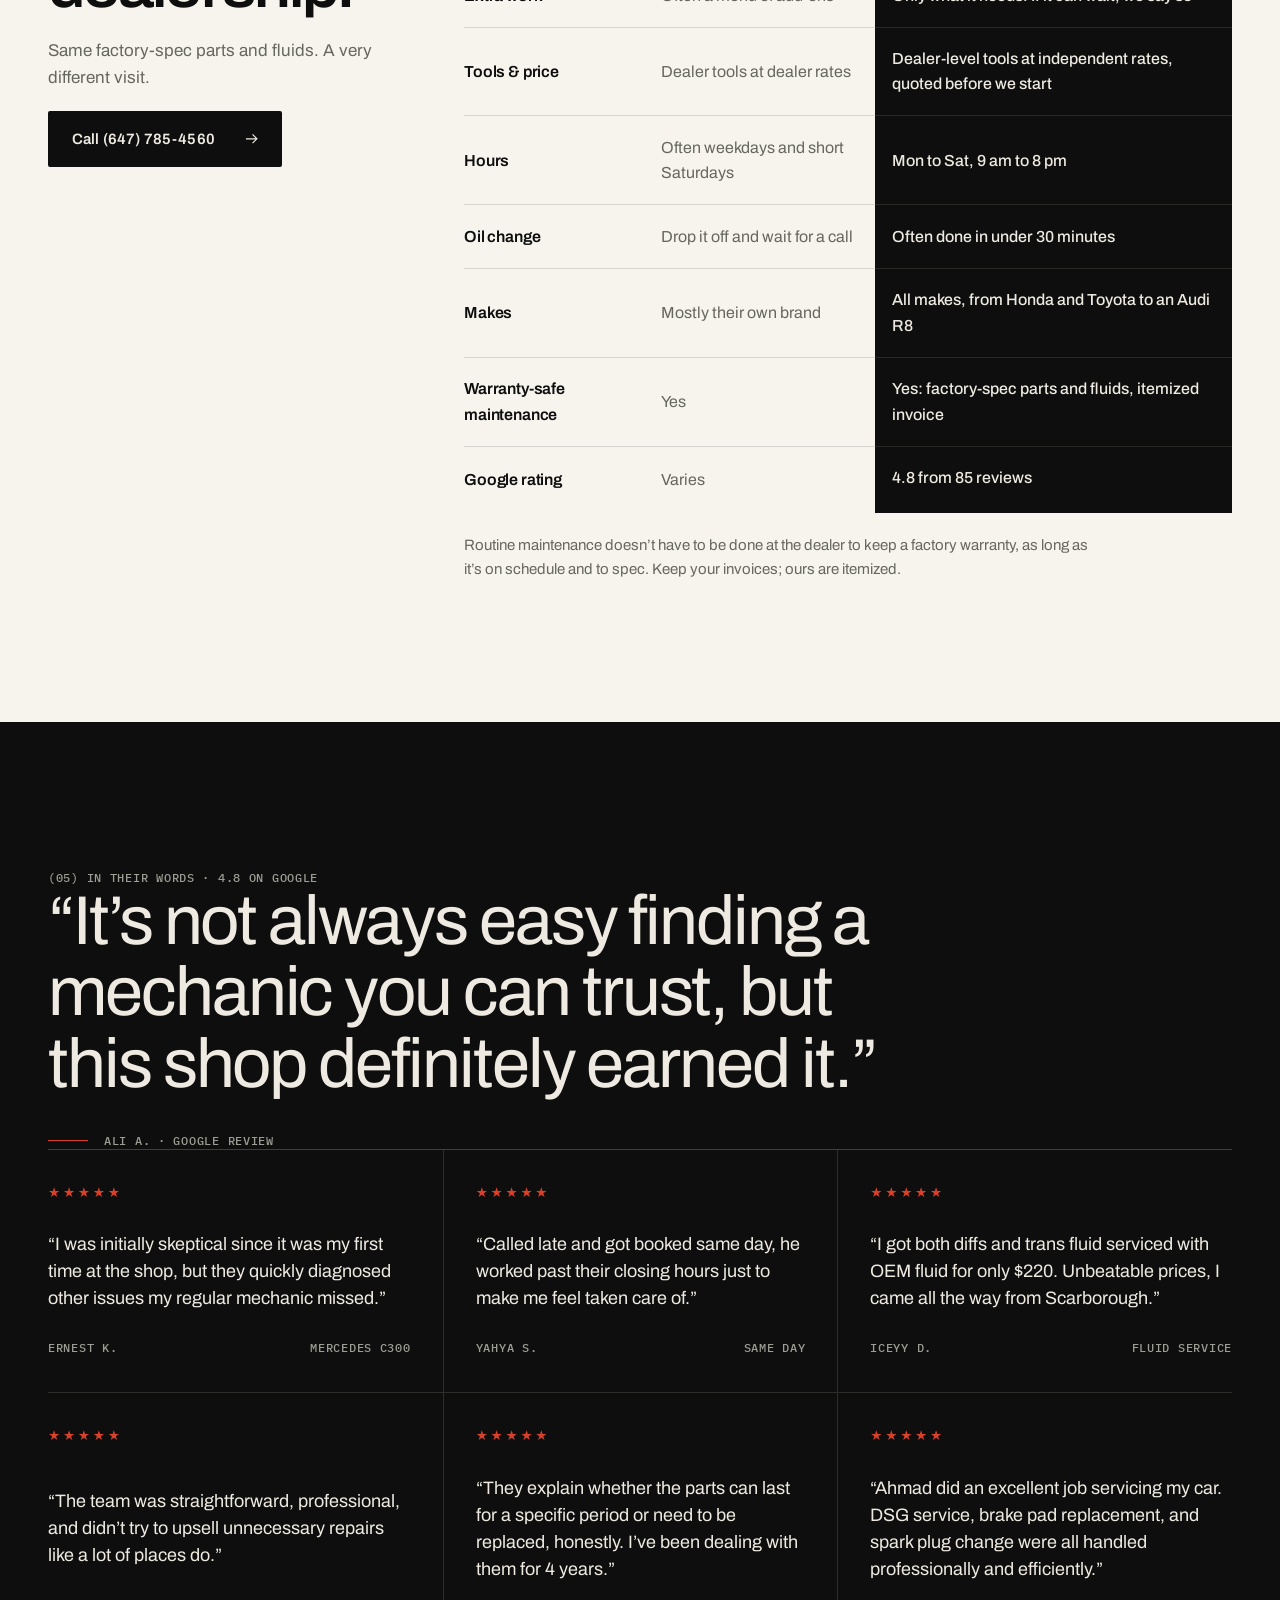
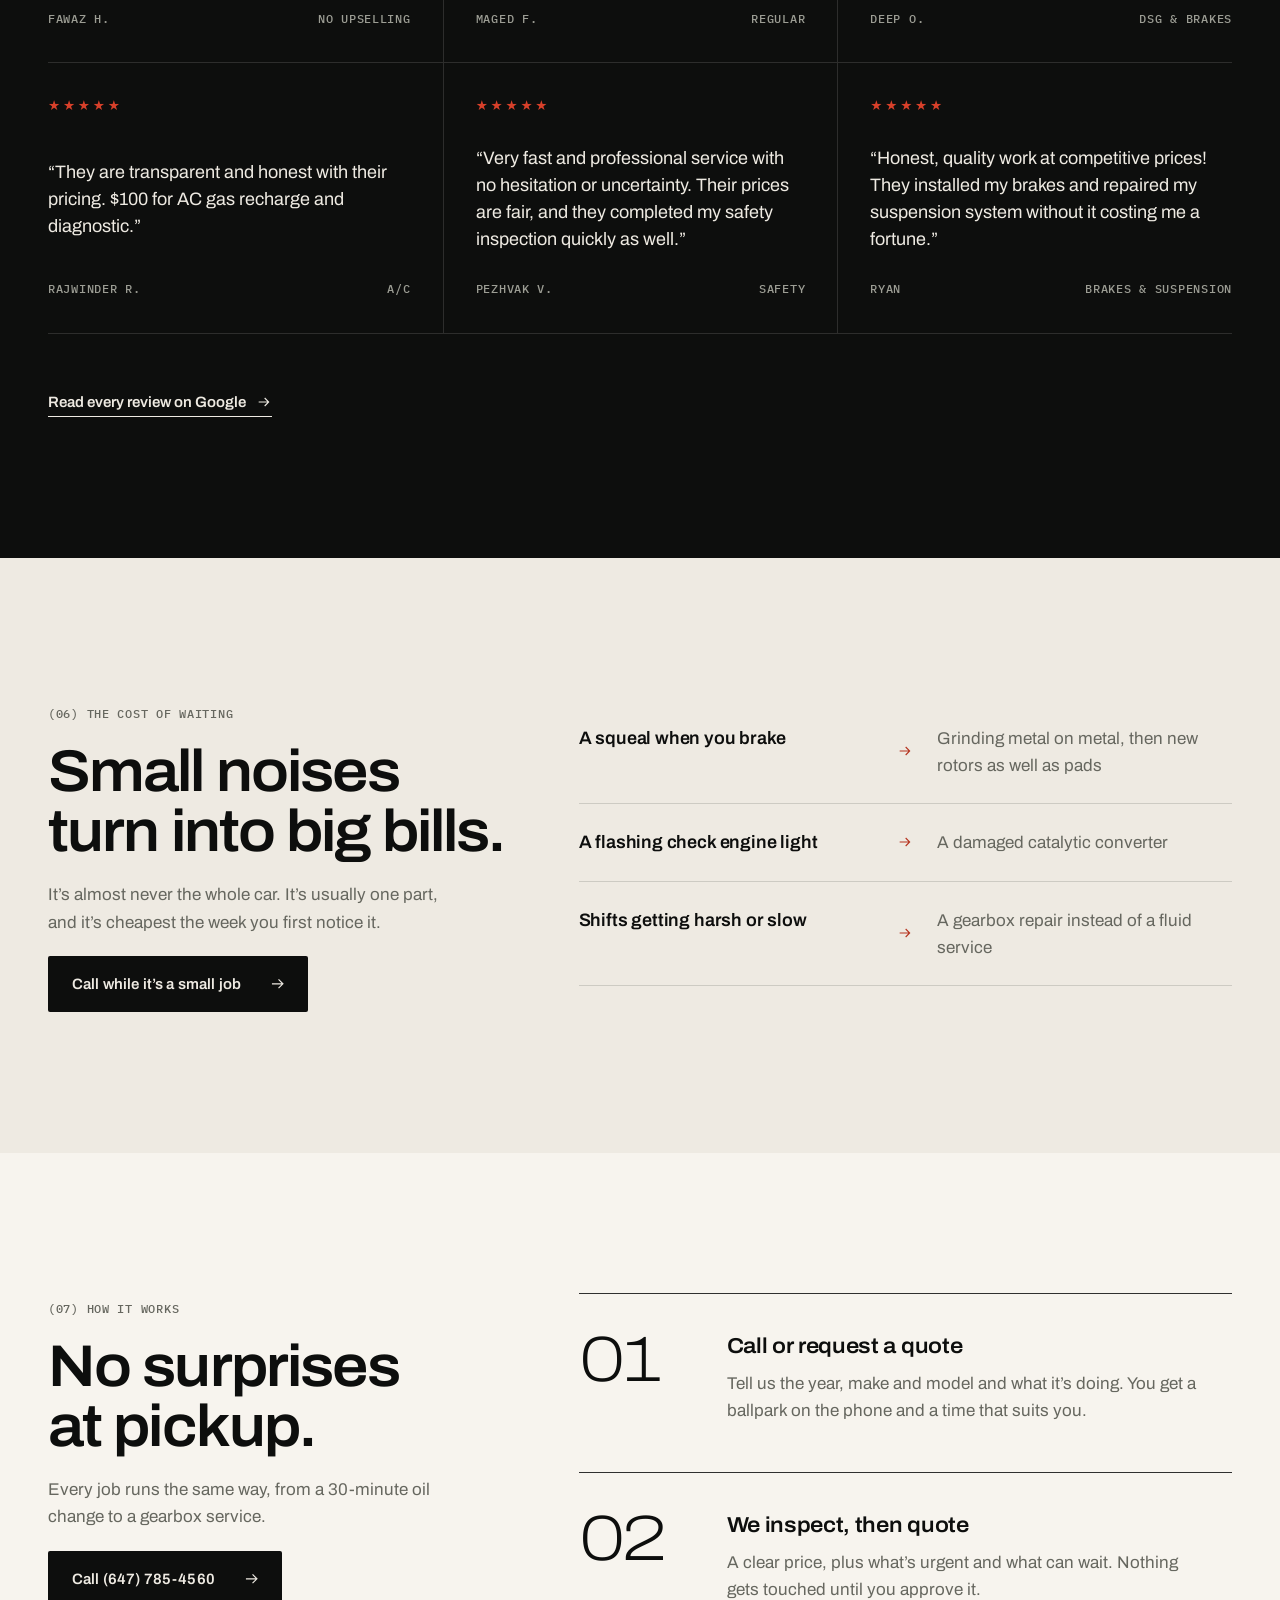
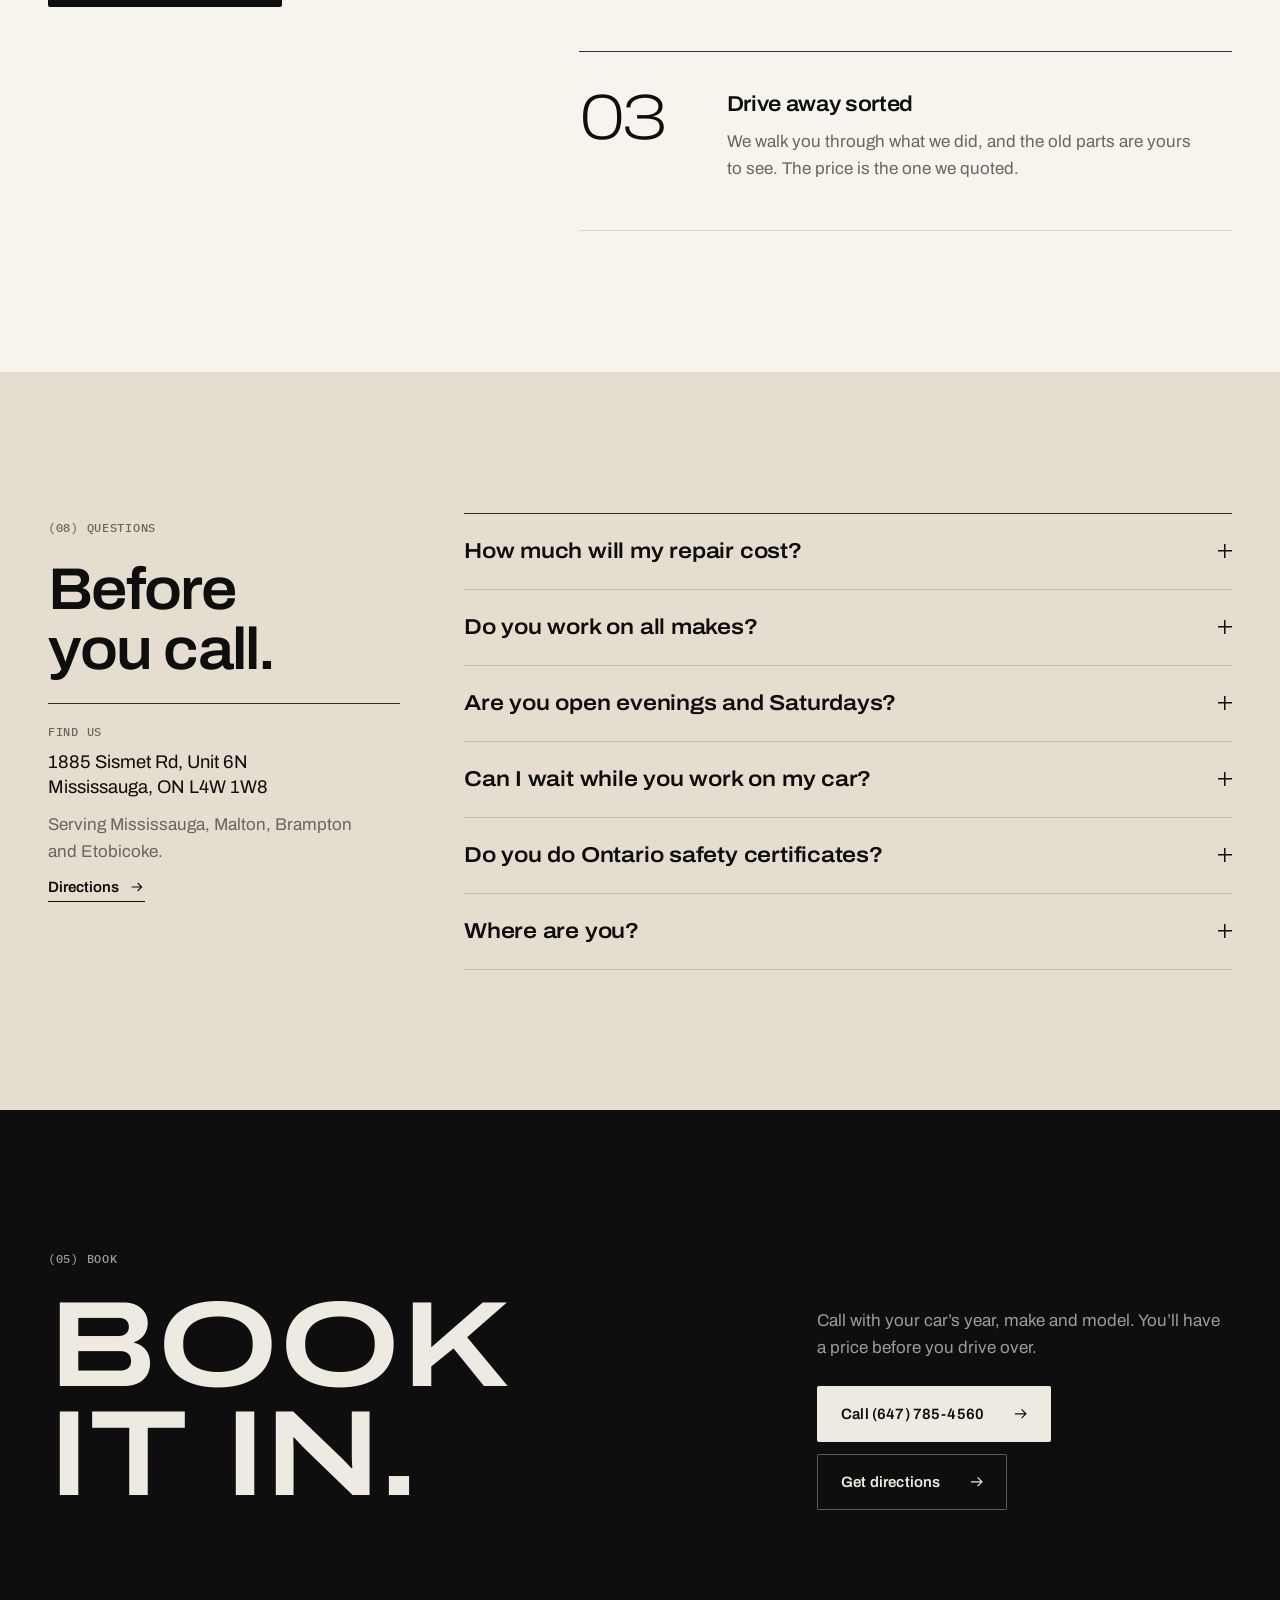
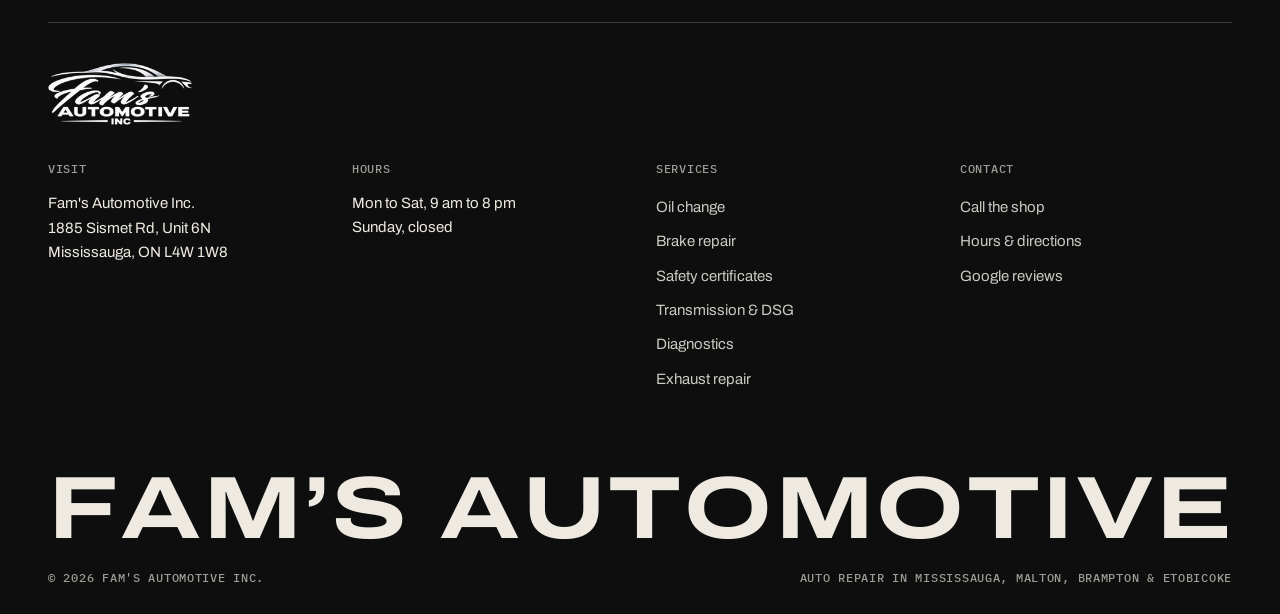
==== commit 976211bd: "Gallery: R8 first, AMG last Co-Authored-By: Claude Opus 5.5 <noreply@anthropic.com>" ====
--- a/index.html
+++ b/index.html
@@ -201,9 +201,9 @@
           <p class="gallery__lede reveal">Real cars from our bays on Sismet Rd. Whether it&rsquo;s a commuter or a supercar, you get the same straight quote and the same care.</p>
         </div>
         <ul class="gallery__list">
+          <li><figure class="gallery__item"><span class="gallery__media photo-reveal"><img src="images/shop-audi-r8-sm.webp" srcset="images/shop-audi-r8-sm.webp 480w, images/shop-audi-r8-lg.webp 765w" sizes="(min-width: 60rem) 30vw, 78vw" width="765" height="1020" alt="Black Audi R8 on a lift with the front wheels off and the hood open" loading="lazy" decoding="async"></span><figcaption class="label">Audi R8, wheels off</figcaption></figure></li>
+          <li class="gallery__quote"><blockquote><p>&ldquo;Ahmed and his father were great people to deal with. Very honest and understanding and prices are very competitive! They are also very knowledgeable with European cars and with cars in general.&rdquo;</p><footer class="label">Brandon &middot; Google review</footer></blockquote></li>
           <li><figure class="gallery__item"><span class="gallery__media photo-reveal"><img src="images/shop-amg-sm.webp" srcset="images/shop-amg-sm.webp 480w, images/shop-amg-lg.webp 765w" sizes="(min-width: 60rem) 30vw, 78vw" width="765" height="1020" alt="White Mercedes-AMG sedan parked in the service bay" loading="lazy" decoding="async"></span><figcaption class="label">Mercedes-AMG</figcaption></figure></li>
-          <li class="gallery__quote"><blockquote><p>&ldquo;Ahmed and his father were great people to deal with. Very honest and understanding and prices are very competitive! They are also very knowledgeable with European cars and with cars in general.&rdquo;</p><footer class="label">Brandon &middot; Google review</footer></blockquote></li>
-          <li><figure class="gallery__item"><span class="gallery__media photo-reveal"><img src="images/shop-audi-r8-sm.webp" srcset="images/shop-audi-r8-sm.webp 480w, images/shop-audi-r8-lg.webp 765w" sizes="(min-width: 60rem) 30vw, 78vw" width="765" height="1020" alt="Black Audi R8 on a lift with the front wheels off and the hood open" loading="lazy" decoding="async"></span><figcaption class="label">Audi R8, wheels off</figcaption></figure></li>
         </ul>
       </div>
     </section>
